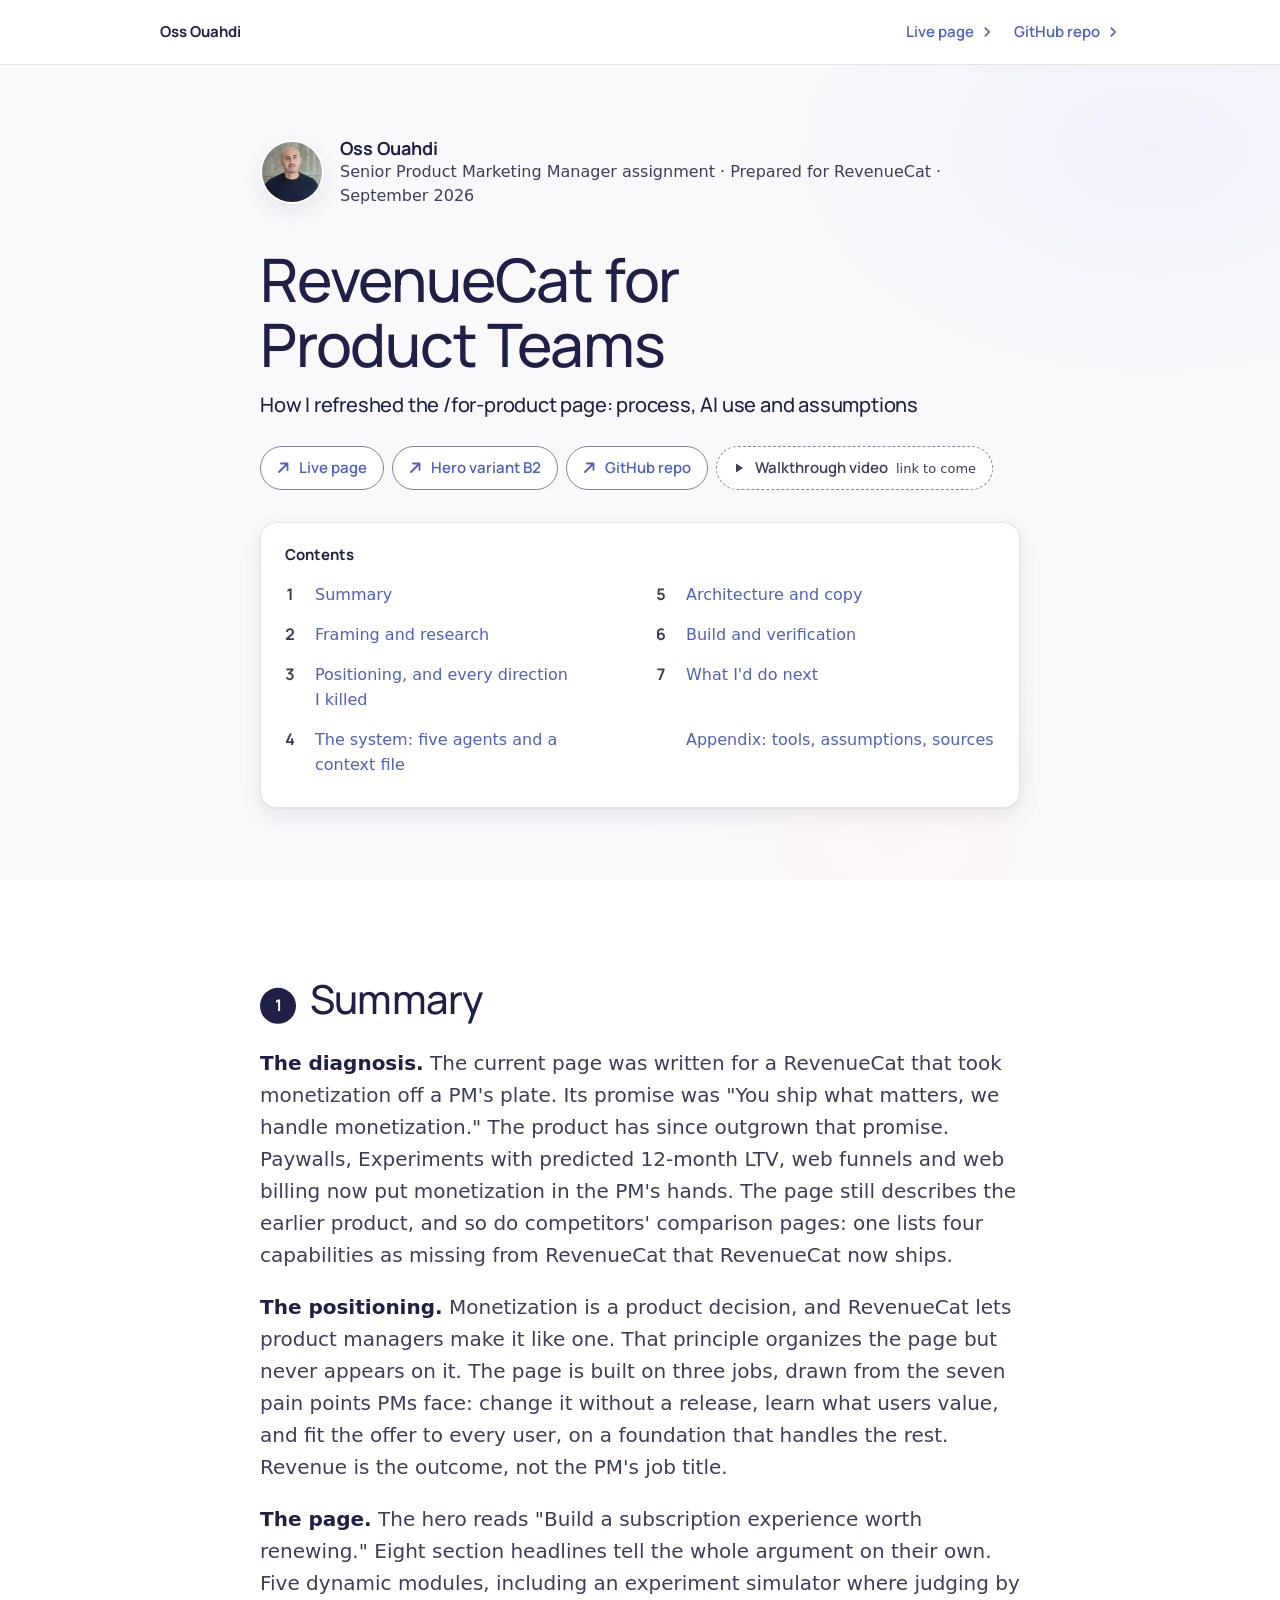
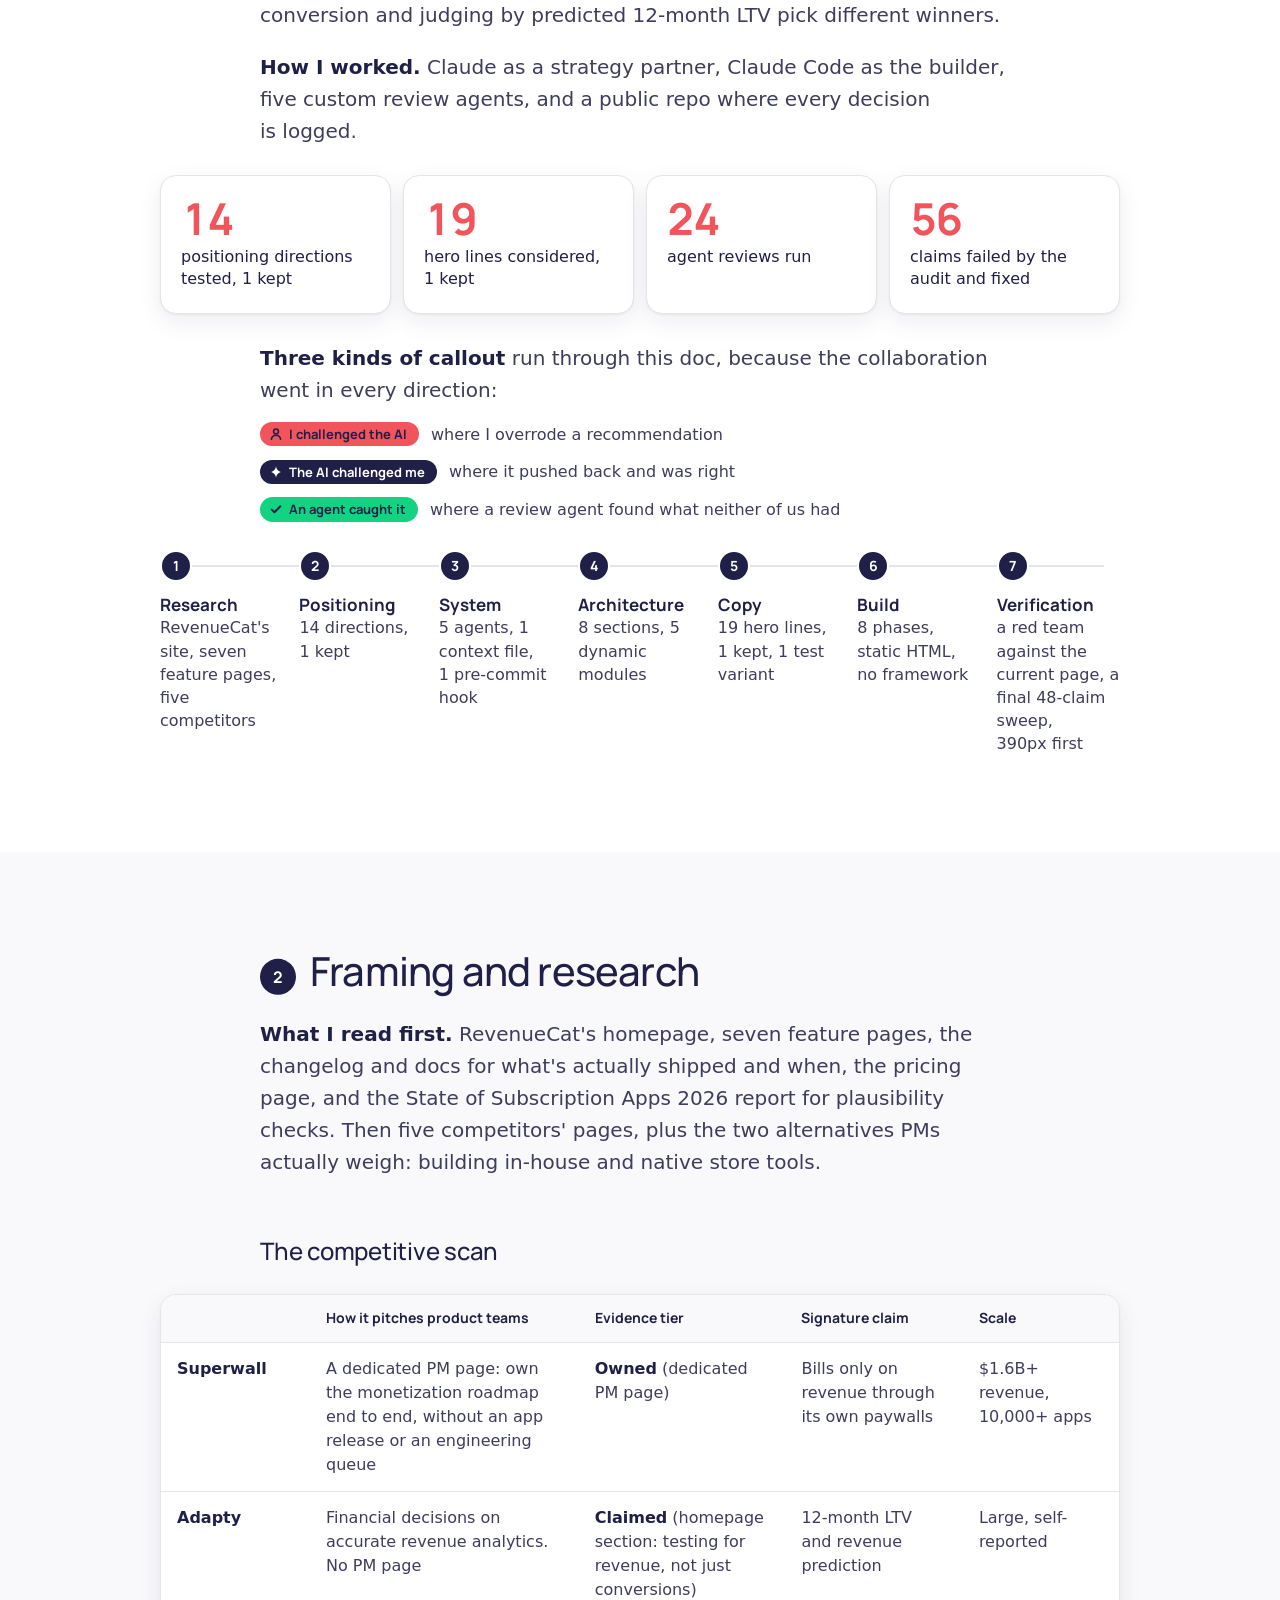
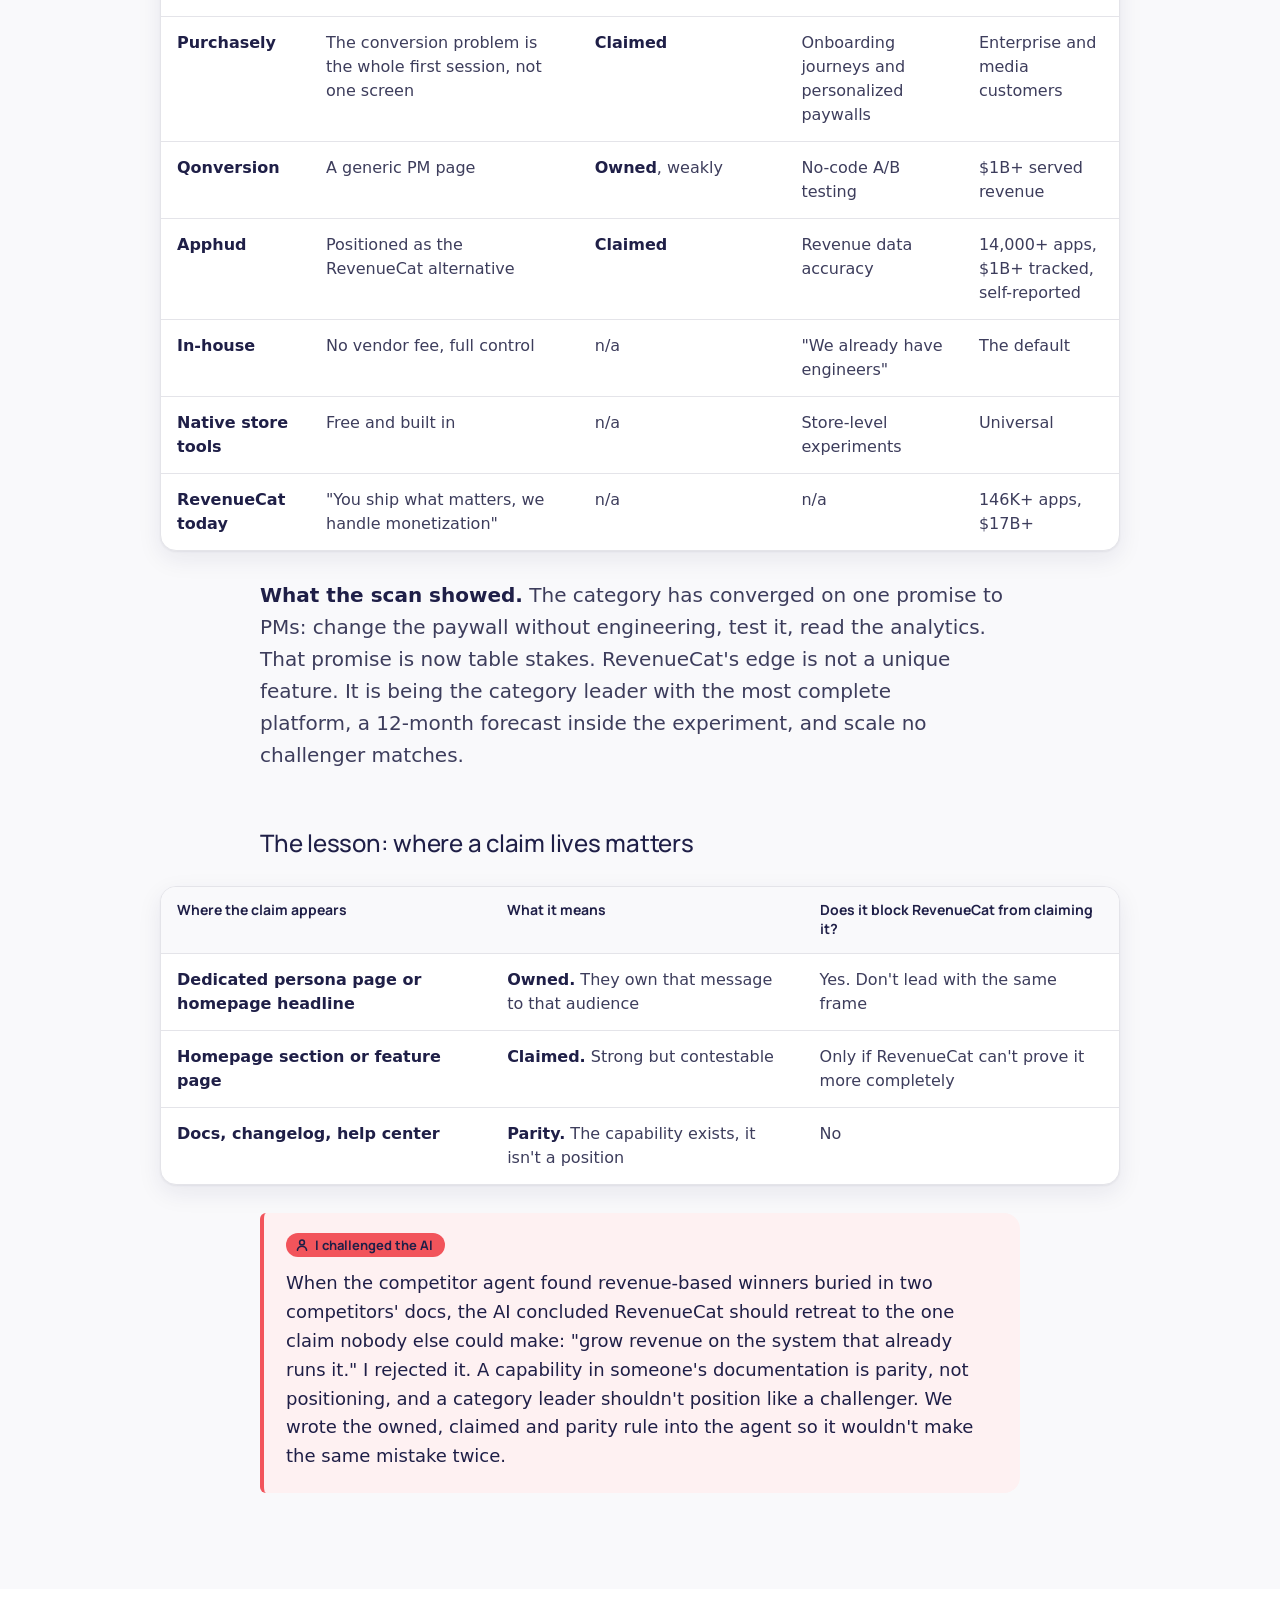
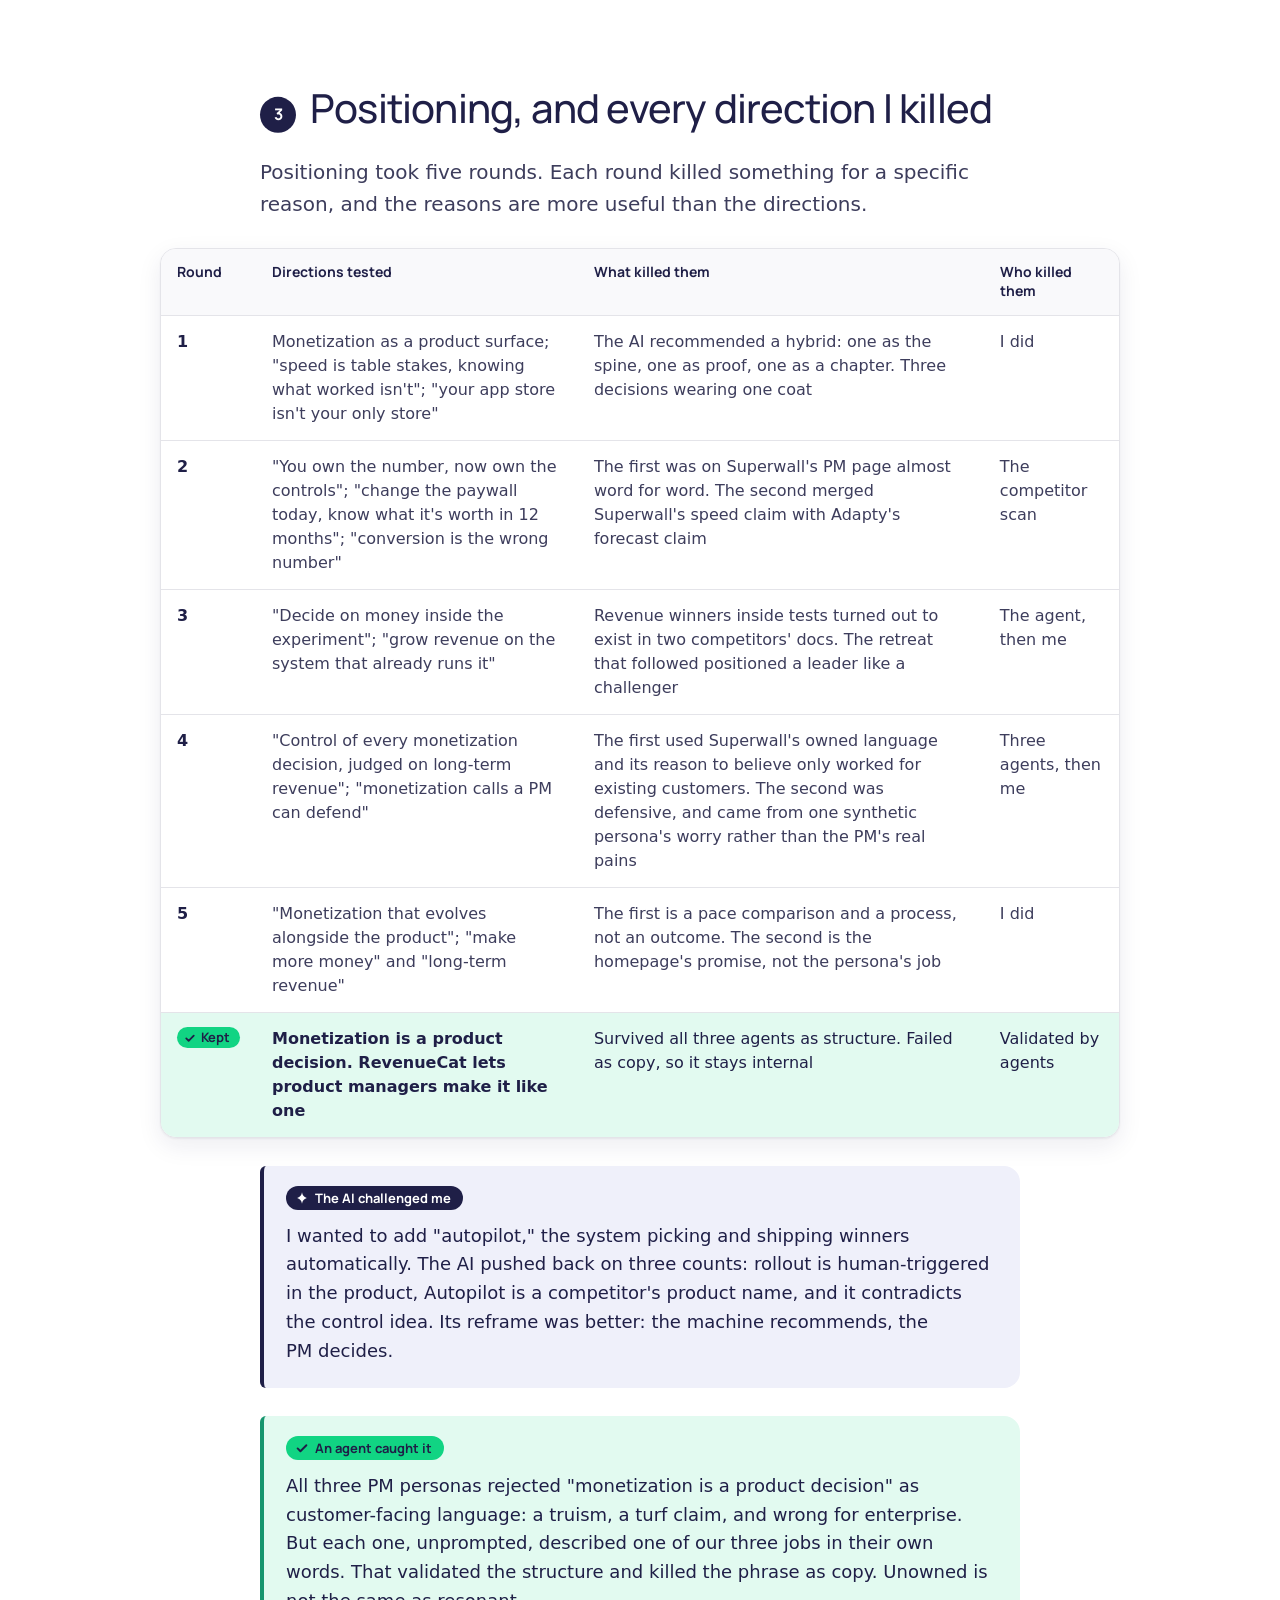
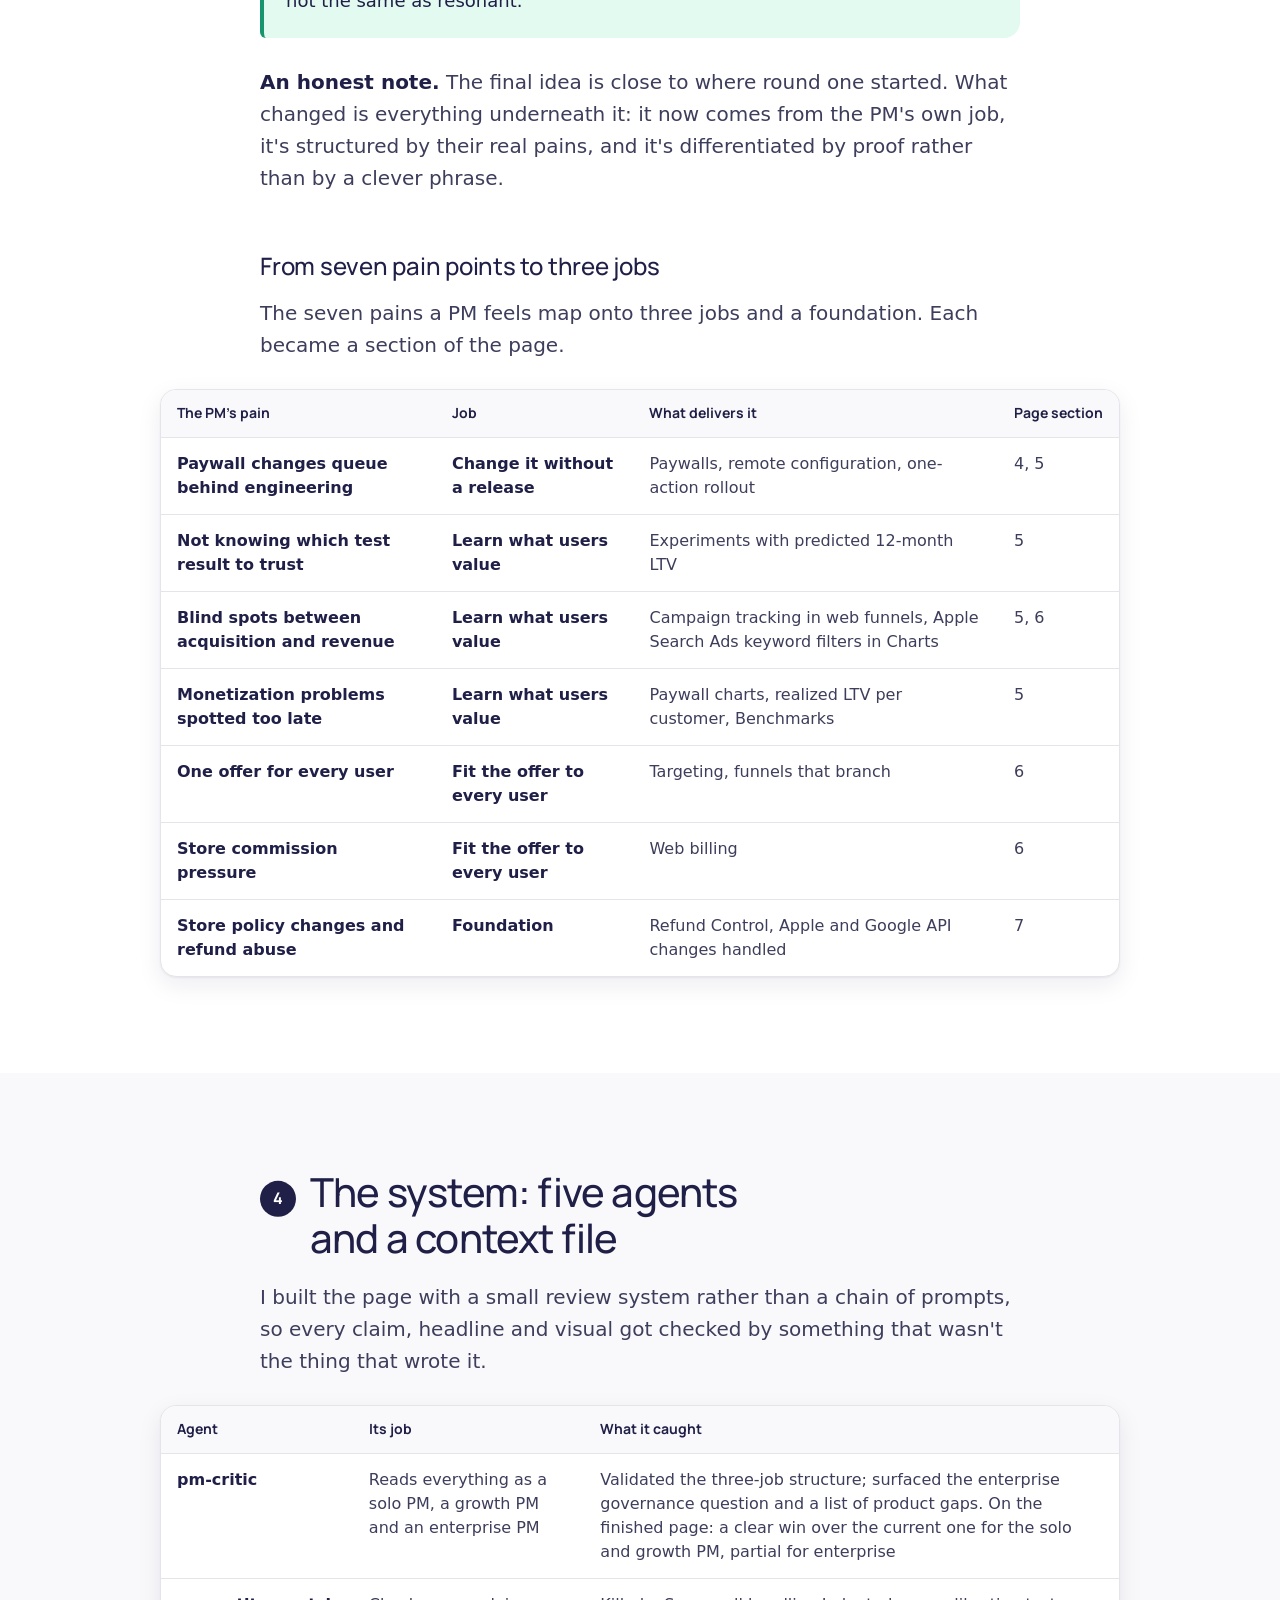
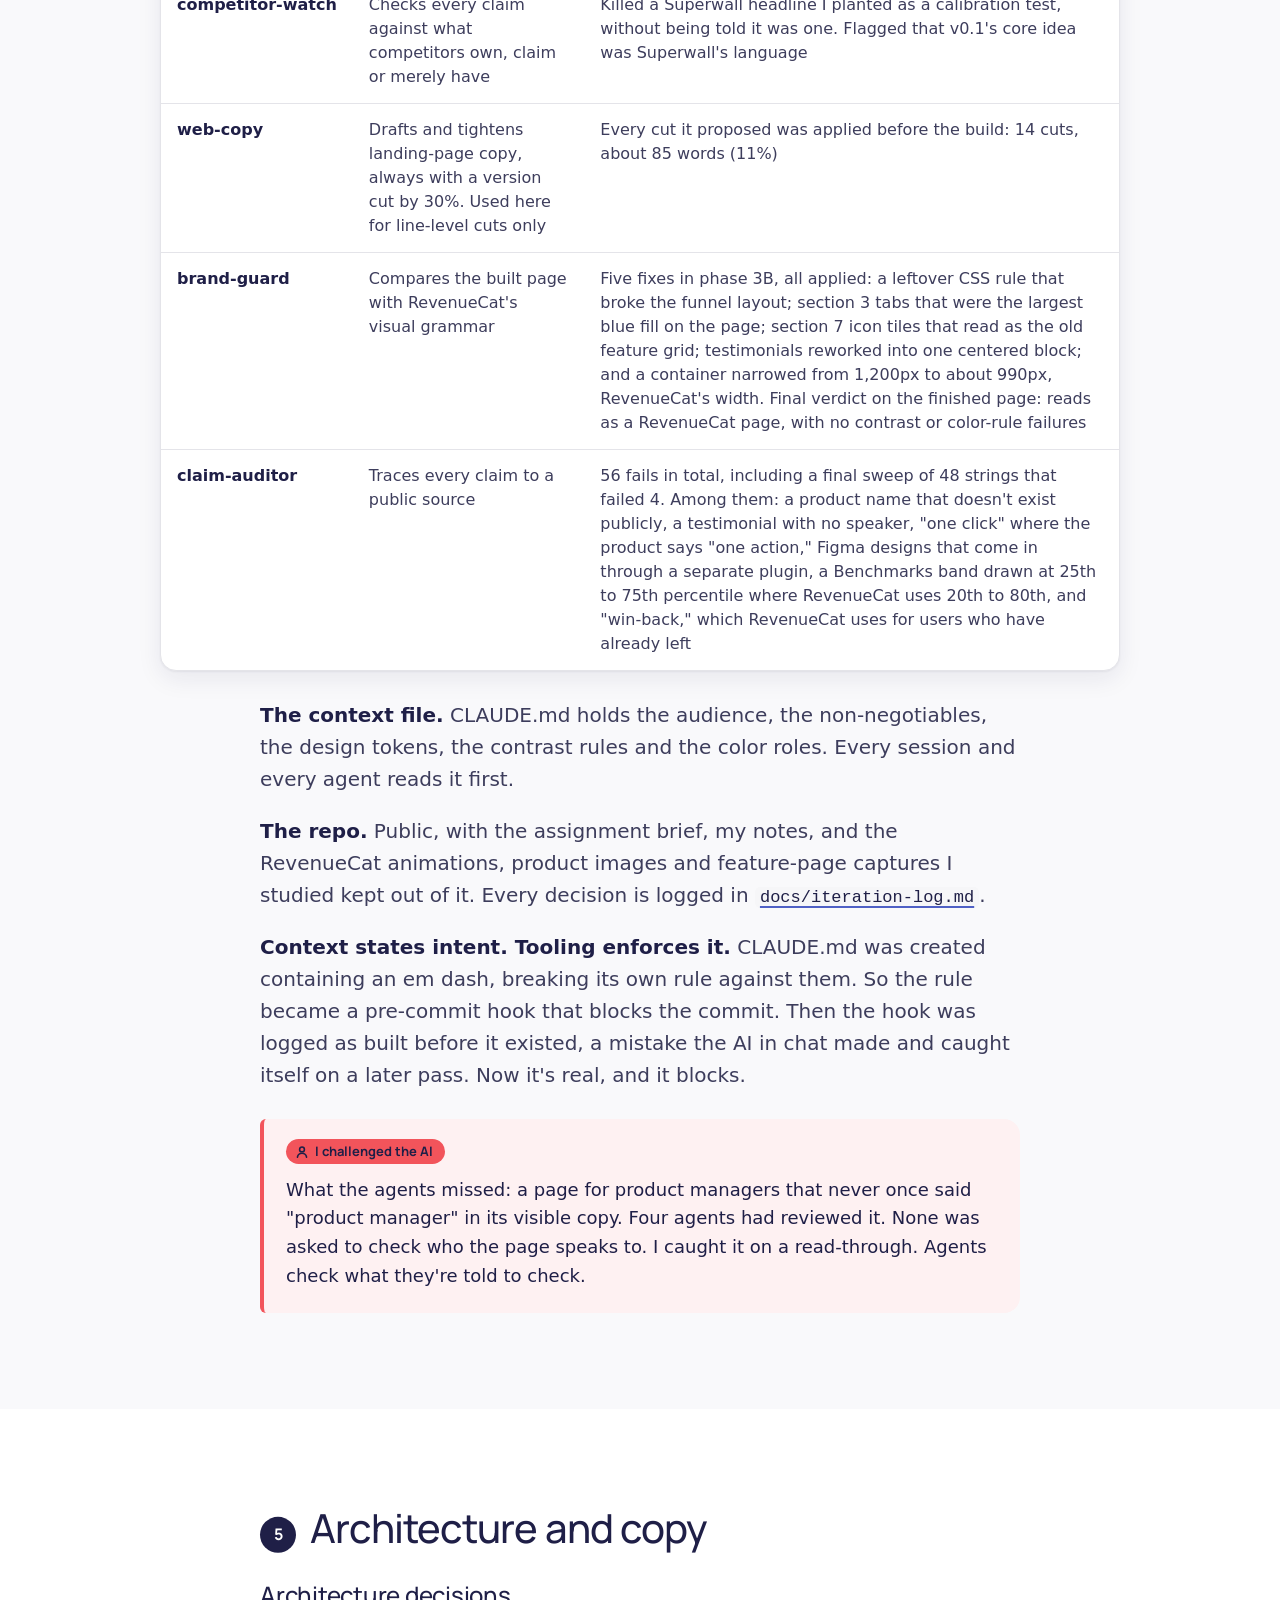
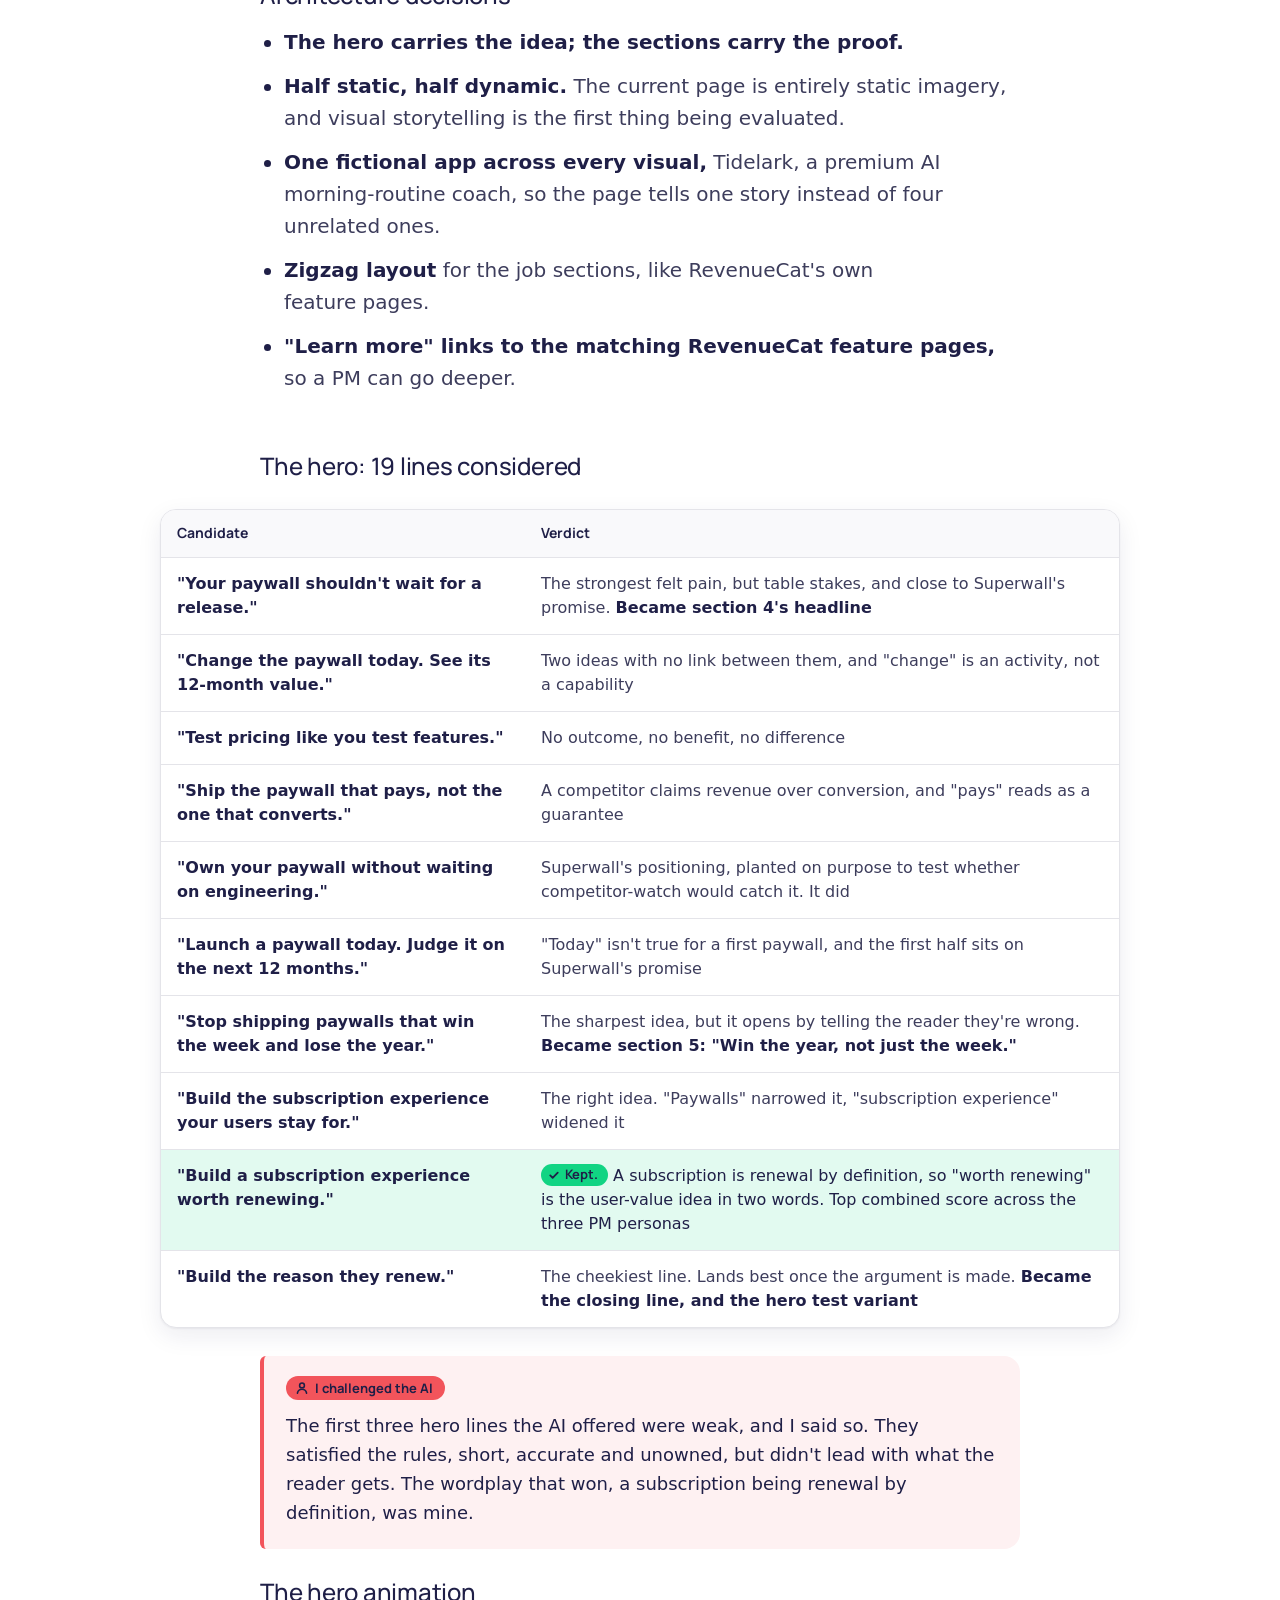
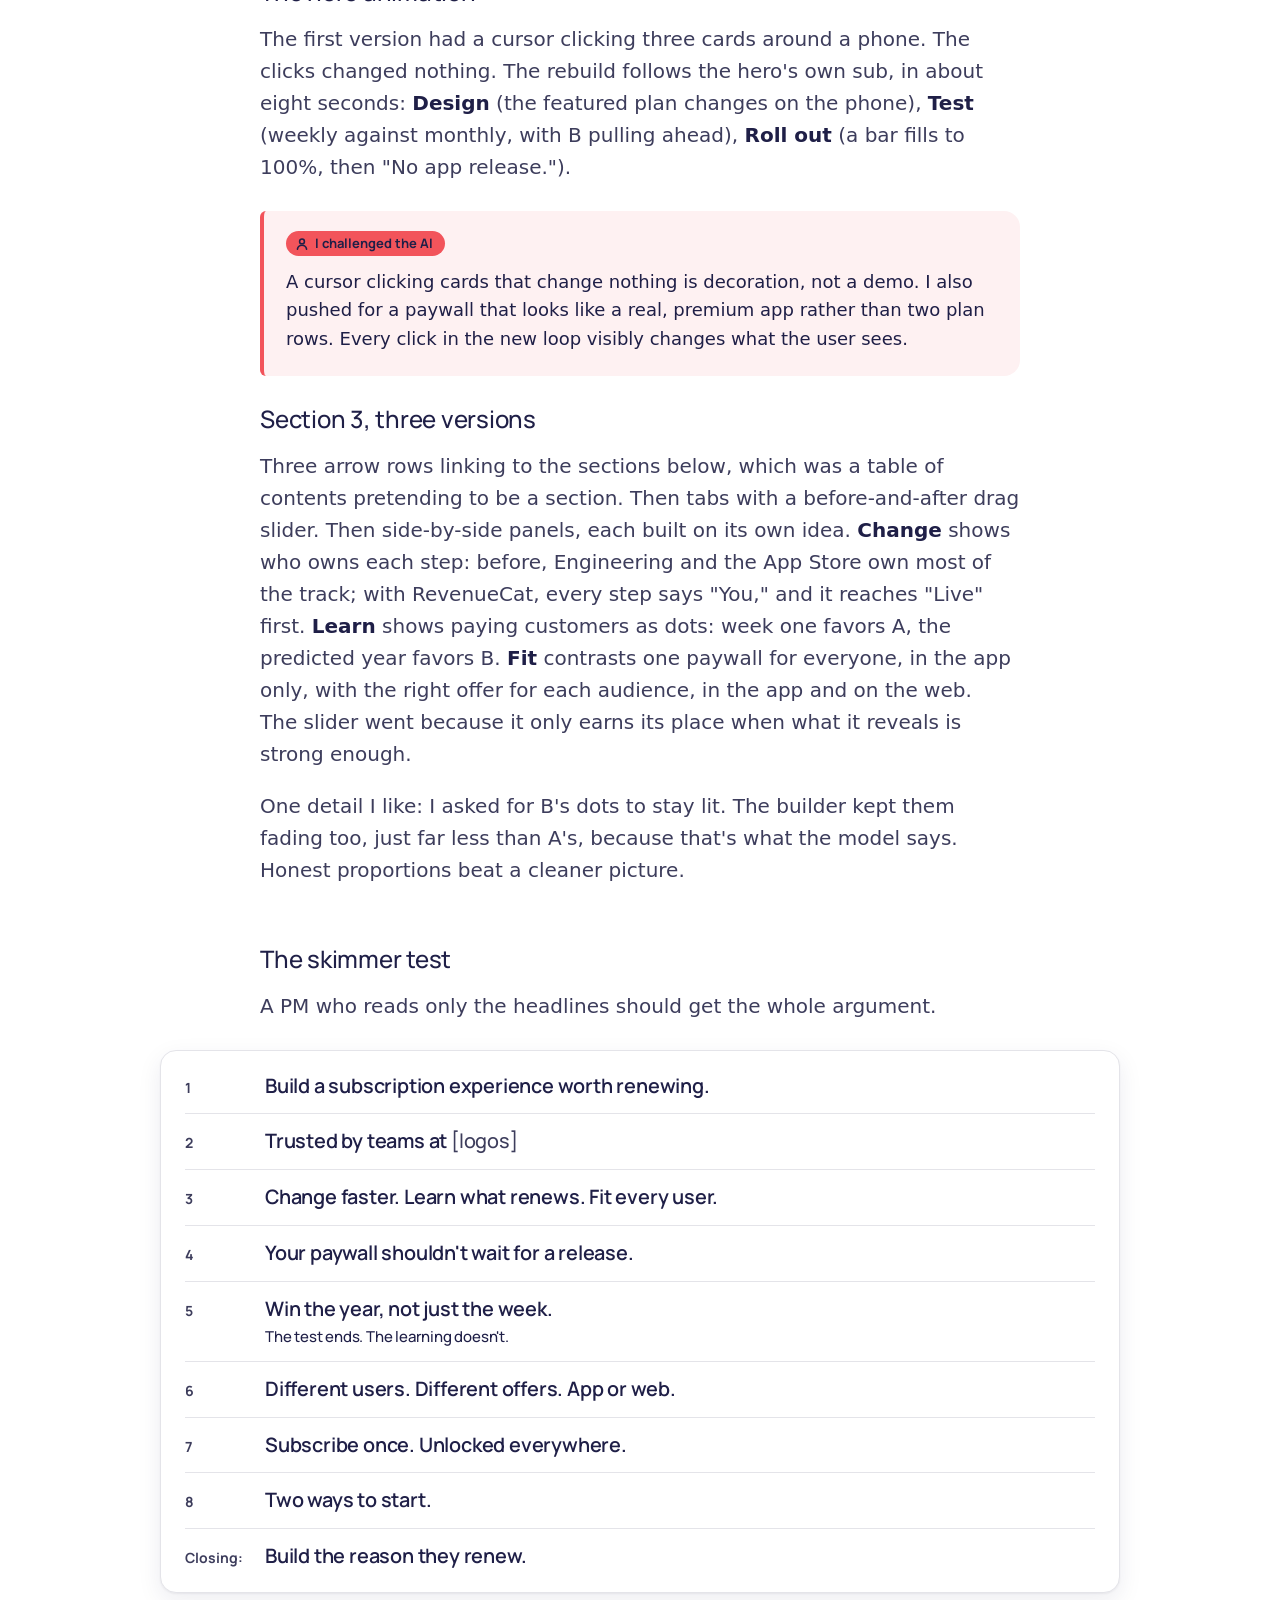
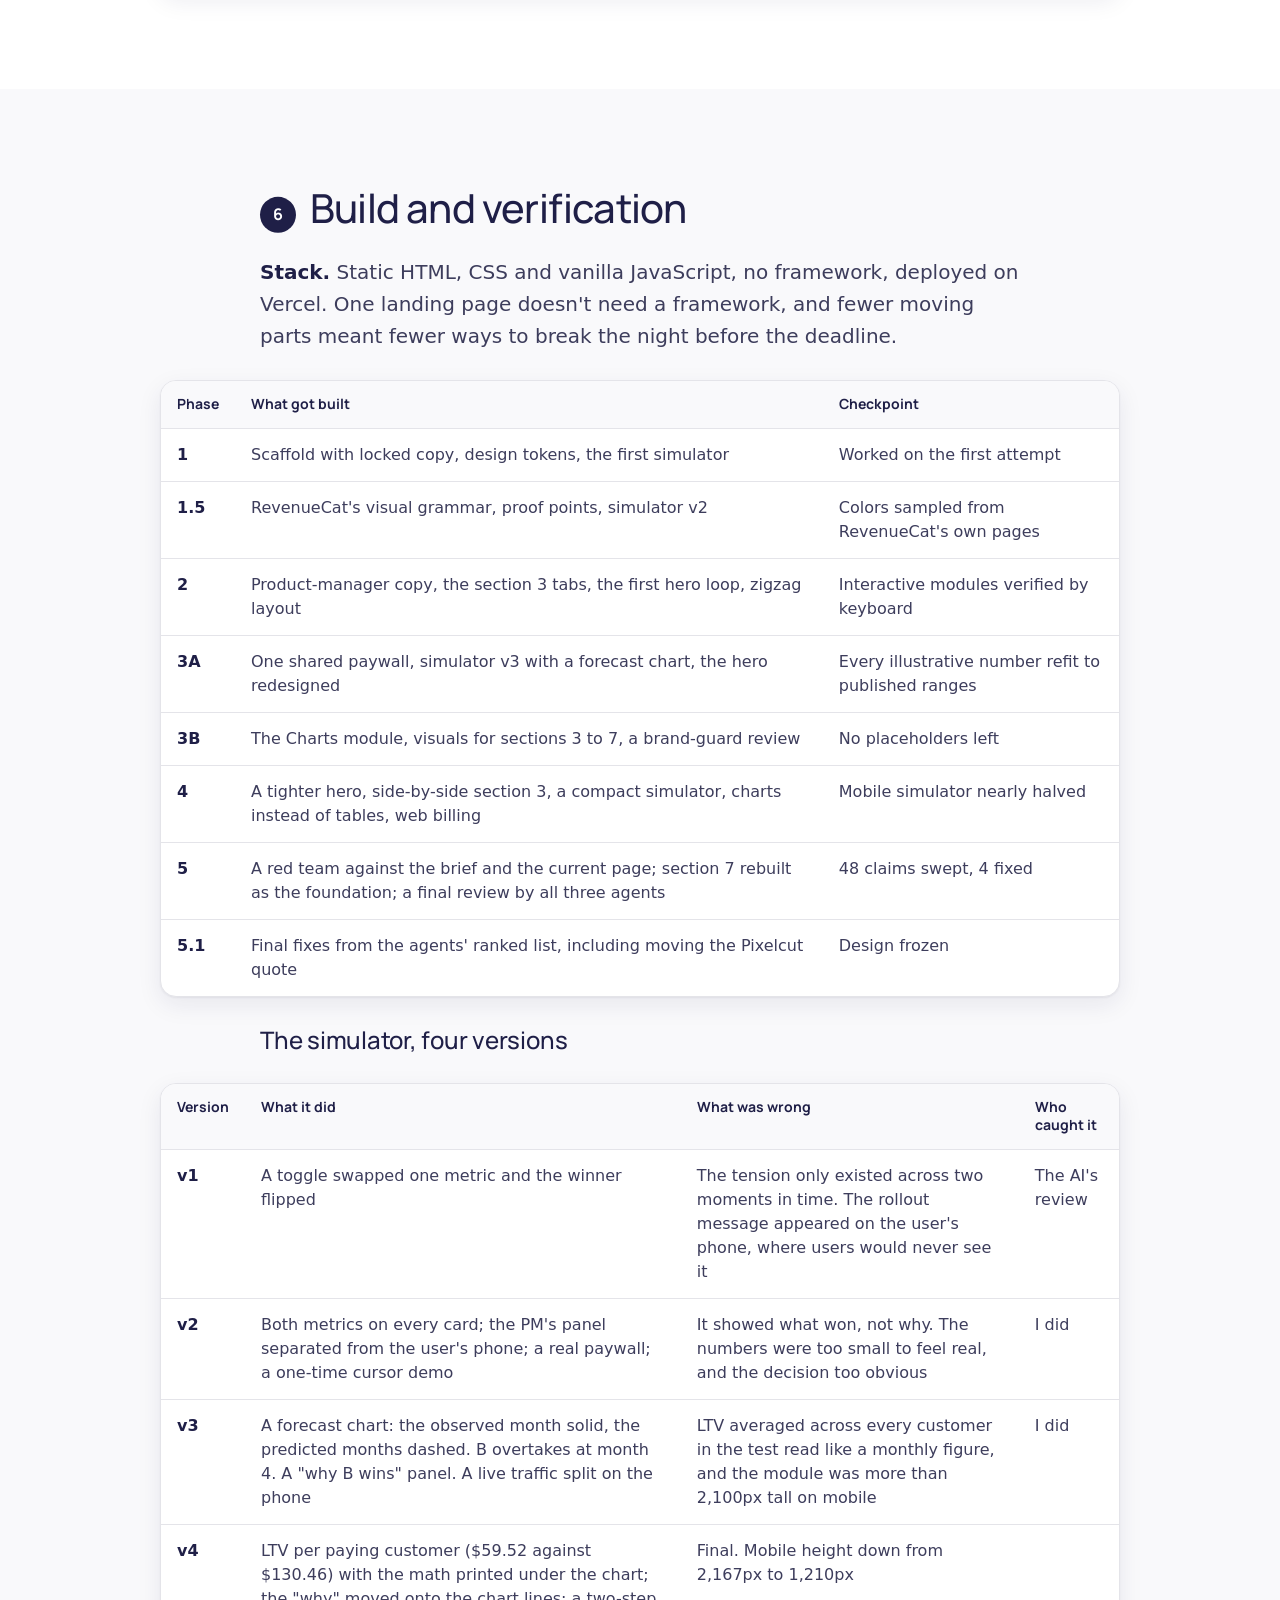
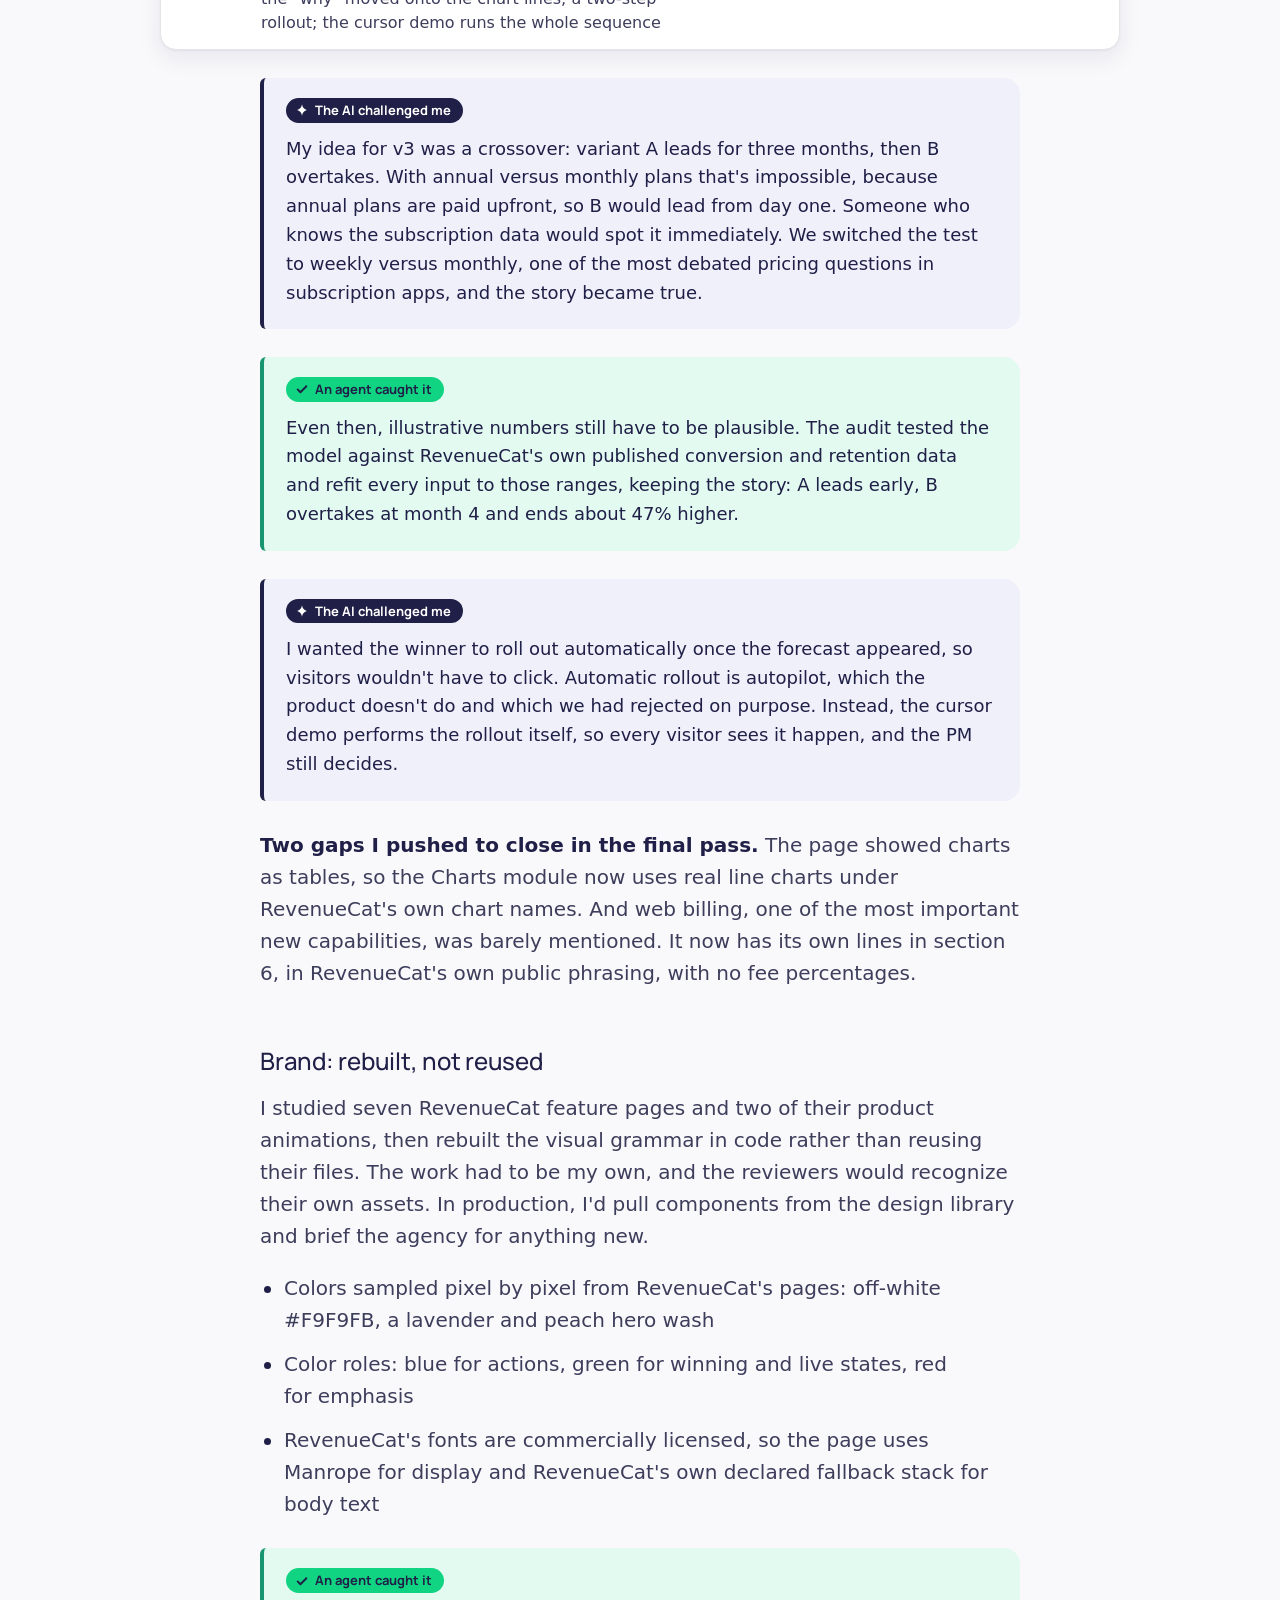
==== site/process/index.html @ 732938f1 "Add process doc page at /process, with PDF export - site/process/index.html and site/css/process.css" ====
<!doctype html>
<html lang="en">
<head>
  <meta charset="utf-8">
  <meta name="viewport" content="width=device-width, initial-scale=1">
  <meta name="robots" content="noindex">
  <title>RevenueCat for Product Teams: process doc | Oss Ouahdi</title>
  <meta name="description" content="How I refreshed the RevenueCat /for-product page: process, AI use and assumptions.">
  <link rel="icon" href="data:,">
  <link rel="preconnect" href="https://fonts.googleapis.com">
  <link rel="preconnect" href="https://fonts.gstatic.com" crossorigin>
  <link rel="stylesheet" href="https://fonts.googleapis.com/css2?family=Manrope:wght@500;600;700&display=swap">
  <link rel="stylesheet" href="../css/tokens.css">
  <link rel="stylesheet" href="../css/base.css">
  <link rel="stylesheet" href="../css/process.css">
</head>
<body class="doc">

<header class="doc-nav">
  <div class="doc-nav-inner">
    <span class="doc-nav-name">Oss Ouahdi</span>
    <nav class="link-row" aria-label="Project links">
      <a class="link-chevron" href="https://revenuecat-for-product-nu.vercel.app/">Live page<svg viewBox="0 0 16 16" aria-hidden="true" focusable="false"><path d="M6 3.5 10.5 8 6 12.5" fill="none" stroke="currentColor" stroke-width="2" stroke-linecap="round" stroke-linejoin="round"/></svg></a>
      <a class="link-chevron nav-extra" href="https://github.com/oss1010/revenuecat-for-product">GitHub repo<svg viewBox="0 0 16 16" aria-hidden="true" focusable="false"><path d="M6 3.5 10.5 8 6 12.5" fill="none" stroke="currentColor" stroke-width="2" stroke-linecap="round" stroke-linejoin="round"/></svg></a>
    </nav>
  </div>
</header>

<main id="main">

  <!-- Header -->
  <header class="doc-head">
    <div class="wrap">
      <div class="byline">
        <img class="avatar" src="../assets/oss.jpeg" alt="" width="64" height="64">
        <div>
          <p class="byline-name">Oss Ouahdi</p>
          <p class="byline-meta">Senior Product Marketing Manager assignment · Prepared for RevenueCat · September 2026</p>
        </div>
      </div>

      <h1 class="h1">RevenueCat for Product Teams</h1>
      <p class="doc-sub">How I refreshed the <span class="nowrap">/for-product</span> page: process, AI use and assumptions</p>

      <ul class="chips" aria-label="Links">
        <li><a class="chip" href="https://revenuecat-for-product-nu.vercel.app/"><svg viewBox="0 0 16 16" aria-hidden="true" focusable="false"><path d="M6 3.5h6.5V10M12.5 3.5 4 12" fill="none" stroke="currentColor" stroke-width="1.8" stroke-linecap="round" stroke-linejoin="round"/></svg>Live page</a><span class="chip-url">https://revenuecat-for-product-nu.vercel.app/</span></li>
        <li><a class="chip" href="https://revenuecat-for-product-nu.vercel.app/?v=b2"><svg viewBox="0 0 16 16" aria-hidden="true" focusable="false"><path d="M6 3.5h6.5V10M12.5 3.5 4 12" fill="none" stroke="currentColor" stroke-width="1.8" stroke-linecap="round" stroke-linejoin="round"/></svg>Hero variant B2</a><span class="chip-url">https://revenuecat-for-product-nu.vercel.app/?v=b2</span></li>
        <li><a class="chip" href="https://github.com/oss1010/revenuecat-for-product"><svg viewBox="0 0 16 16" aria-hidden="true" focusable="false"><path d="M6 3.5h6.5V10M12.5 3.5 4 12" fill="none" stroke="currentColor" stroke-width="1.8" stroke-linecap="round" stroke-linejoin="round"/></svg>GitHub repo</a><span class="chip-url">https://github.com/oss1010/revenuecat-for-product</span></li>
        <!-- FILL: video URL. Visible placeholder until the walkthrough is published. -->
        <li><span class="chip chip--todo"><svg viewBox="0 0 16 16" aria-hidden="true" focusable="false"><path d="M5 3.5v9l7-4.5z" fill="currentColor"/></svg>Walkthrough video <span class="chip-note">link to come</span></span><span class="chip-url">Link to come</span></li>
      </ul>

      <nav class="toc" aria-labelledby="toc-title">
        <h2 id="toc-title">Contents</h2>
        <ol>
          <li><a href="#summary"><span class="toc-n">1</span>Summary</a></li>
          <li><a href="#research"><span class="toc-n">2</span>Framing and research</a></li>
          <li><a href="#positioning"><span class="toc-n">3</span>Positioning, and every direction I killed</a></li>
          <li><a href="#system"><span class="toc-n">4</span>The system: five agents and a context file</a></li>
          <li><a href="#architecture"><span class="toc-n">5</span>Architecture and copy</a></li>
          <li><a href="#build"><span class="toc-n">6</span>Build and verification</a></li>
          <li><a href="#next"><span class="toc-n">7</span>What I'd do next</a></li>
          <li><a href="#appendix"><span class="toc-n" aria-hidden="true"></span>Appendix: tools, assumptions, sources</a></li>
        </ol>
      </nav>
    </div>
  </header>

  <!-- 1. Summary -->
  <section class="doc-section" id="summary" aria-labelledby="summary-title">
    <div class="wrap">
      <div class="sec-head"><span class="sec-num" aria-hidden="true">1</span><h2 class="h2" id="summary-title">Summary</h2></div>

      <p><strong>The diagnosis.</strong> The current page was written for a RevenueCat that took monetization off a PM's plate. Its promise was "You ship what matters, we handle monetization." The product has since outgrown that promise. Paywalls, Experiments with predicted <span class="nowrap">12-month</span> LTV, web funnels and web billing now put monetization in the PM's hands. The page still describes the earlier product, and so do competitors' comparison pages: one lists four capabilities as missing from RevenueCat that RevenueCat now ships.</p>

      <p><strong>The positioning.</strong> Monetization is a product decision, and RevenueCat lets product managers make it like one. That principle organizes the page but never appears on it. The page is built on three jobs, drawn from the seven pain points PMs face: change it without a release, learn what users value, and fit the offer to every user, on a foundation that handles the rest. Revenue is the outcome, not the PM's job title.</p>

      <p><strong>The page.</strong> The hero reads "Build a subscription experience worth renewing." Eight section headlines tell the whole argument on their own. Five dynamic modules, including an experiment simulator where judging by conversion and judging by predicted <span class="nowrap">12-month</span> LTV pick different winners.</p>

      <p><strong>How I worked.</strong> Claude as a strategy partner, Claude Code as the builder, five custom review agents, and a public repo where every decision is logged.</p>

      <ul class="stat-tiles wide figure" aria-label="Scoreboard">
        <li class="stat-tile"><span class="num">14</span><span class="label">positioning directions tested, 1 kept</span></li>
        <li class="stat-tile"><span class="num">19</span><span class="label">hero lines considered, 1 kept</span></li>
        <li class="stat-tile"><span class="num">24</span><span class="label">agent reviews run</span></li>
        <li class="stat-tile"><span class="num">56</span><span class="label">claims failed by the audit and fixed</span></li>
      </ul>

      <div class="keep">
        <p><strong>Three kinds of callout</strong> run through this doc, because the collaboration went in every direction:</p>
        <ul class="legend" style="margin-top: 1rem">
          <li><span class="pill pill--me"><svg viewBox="0 0 16 16" aria-hidden="true" focusable="false"><circle cx="8" cy="5" r="2.75" fill="none" stroke="currentColor" stroke-width="1.8"/><path d="M2.75 14c.6-2.9 2.7-4.5 5.25-4.5s4.65 1.6 5.25 4.5" fill="none" stroke="currentColor" stroke-width="1.8" stroke-linecap="round"/></svg>I challenged the AI</span><span class="sr-only">:</span> where I overrode a recommendation</li>
          <li><span class="pill pill--ai"><svg viewBox="0 0 16 16" aria-hidden="true" focusable="false"><path d="M8 1.5c.5 3.4 1.9 5.2 5.5 6.5-3.6 1.3-5 3.1-5.5 6.5-.5-3.4-1.9-5.2-5.5-6.5 3.6-1.3 5-3.1 5.5-6.5z" fill="currentColor"/></svg>The AI challenged me</span><span class="sr-only">:</span> where it pushed back and was right</li>
          <li><span class="pill pill--agent"><svg viewBox="0 0 16 16" aria-hidden="true" focusable="false"><path d="M3 8.5l3.2 3.2L13 4.8" fill="none" stroke="currentColor" stroke-width="2.2" stroke-linecap="round" stroke-linejoin="round"/></svg>An agent caught it</span><span class="sr-only">:</span> where a review agent found what neither of us had</li>
        </ul>
      </div>

      <ol class="timeline wide figure" aria-label="Process at a glance">
        <li><span class="tl-n" aria-hidden="true">1</span><span class="tl-stage">Research</span><span class="tl-stat">RevenueCat's site, seven feature pages, five competitors</span></li>
        <li><span class="tl-n" aria-hidden="true">2</span><span class="tl-stage">Positioning</span><span class="tl-stat">14 directions, 1 kept</span></li>
        <li><span class="tl-n" aria-hidden="true">3</span><span class="tl-stage">System</span><span class="tl-stat">5 agents, 1 context file, 1 <span class="nowrap">pre-commit</span> hook</span></li>
        <li><span class="tl-n" aria-hidden="true">4</span><span class="tl-stage">Architecture</span><span class="tl-stat">8 sections, 5 dynamic modules</span></li>
        <li><span class="tl-n" aria-hidden="true">5</span><span class="tl-stage">Copy</span><span class="tl-stat">19 hero lines, 1 kept, 1 test variant</span></li>
        <li><span class="tl-n" aria-hidden="true">6</span><span class="tl-stage">Build</span><span class="tl-stat">8 phases, static HTML, no framework</span></li>
        <li><span class="tl-n" aria-hidden="true">7</span><span class="tl-stage">Verification</span><span class="tl-stat">a red team against the current page, a final <span class="nowrap">48-claim</span> sweep, 390px first</span></li>
      </ol>
    </div>
  </section>

  <!-- 2. Framing and research -->
  <section class="doc-section bg-off" id="research" aria-labelledby="research-title">
    <div class="wrap">
      <div class="sec-head"><span class="sec-num" aria-hidden="true">2</span><h2 class="h2" id="research-title">Framing and research</h2></div>

      <p><strong>What I read first.</strong> RevenueCat's homepage, seven feature pages, the changelog and docs for what's actually shipped and when, the pricing page, and the State of Subscription Apps 2026 report for plausibility checks. Then five competitors' pages, plus the two alternatives PMs actually weigh: building in-house and native store tools.</p>

      <h3 class="h3">The competitive scan</h3>
      <div class="table-card wide">
        <table class="t-stack">
          <thead>
            <tr><th scope="col"><span class="sr-only">Vendor or alternative</span></th><th scope="col">How it pitches product teams</th><th scope="col">Evidence tier</th><th scope="col">Signature claim</th><th scope="col">Scale</th></tr>
          </thead>
          <tbody>
            <tr><th scope="row">Superwall</th><td data-label="How it pitches product teams">A dedicated PM page: own the monetization roadmap end to end, without an app release or an engineering queue</td><td data-label="Evidence tier"><strong>Owned</strong> (dedicated PM page)</td><td data-label="Signature claim">Bills only on revenue through its own paywalls</td><td data-label="Scale">$1.6B+ revenue, 10,000+ apps</td></tr>
            <tr><th scope="row">Adapty</th><td data-label="How it pitches product teams">Financial decisions on accurate revenue analytics. No PM page</td><td data-label="Evidence tier"><strong>Claimed</strong> (homepage section: testing for revenue, not just conversions)</td><td data-label="Signature claim"><span class="nowrap">12-month</span> LTV and revenue prediction</td><td data-label="Scale">Large, self-reported</td></tr>
            <tr><th scope="row">Purchasely</th><td data-label="How it pitches product teams">The conversion problem is the whole first session, not one screen</td><td data-label="Evidence tier"><strong>Claimed</strong></td><td data-label="Signature claim">Onboarding journeys and personalized paywalls</td><td data-label="Scale">Enterprise and media customers</td></tr>
            <tr><th scope="row">Qonversion</th><td data-label="How it pitches product teams">A generic PM page</td><td data-label="Evidence tier"><strong>Owned</strong>, weakly</td><td data-label="Signature claim">No-code A/B testing</td><td data-label="Scale">$1B+ served revenue</td></tr>
            <tr><th scope="row">Apphud</th><td data-label="How it pitches product teams">Positioned as the RevenueCat alternative</td><td data-label="Evidence tier"><strong>Claimed</strong></td><td data-label="Signature claim">Revenue data accuracy</td><td data-label="Scale">14,000+ apps, $1B+ tracked, self-reported</td></tr>
            <tr><th scope="row">In-house</th><td data-label="How it pitches product teams">No vendor fee, full control</td><td data-label="Evidence tier">n/a</td><td data-label="Signature claim">"We already have engineers"</td><td data-label="Scale">The default</td></tr>
            <tr><th scope="row">Native store tools</th><td data-label="How it pitches product teams">Free and built in</td><td data-label="Evidence tier">n/a</td><td data-label="Signature claim">Store-level experiments</td><td data-label="Scale">Universal</td></tr>
            <tr><th scope="row">RevenueCat today</th><td data-label="How it pitches product teams">"You ship what matters, we handle monetization"</td><td data-label="Evidence tier">n/a</td><td data-label="Signature claim">n/a</td><td data-label="Scale">146K+ apps, $17B+</td></tr>
          </tbody>
        </table>
      </div>

      <p><strong>What the scan showed.</strong> The category has converged on one promise to PMs: change the paywall without engineering, test it, read the analytics. That promise is now table stakes. RevenueCat's edge is not a unique feature. It is being the category leader with the most complete platform, a <span class="nowrap">12-month</span> forecast inside the experiment, and scale no challenger matches.</p>

      <h3 class="h3">The lesson: where a claim lives matters</h3>
      <div class="table-card wide">
        <table class="t-stack">
          <thead>
            <tr><th scope="col">Where the claim appears</th><th scope="col">What it means</th><th scope="col">Does it block RevenueCat from claiming it?</th></tr>
          </thead>
          <tbody>
            <tr><th scope="row">Dedicated persona page or homepage headline</th><td data-label="What it means"><strong>Owned.</strong> They own that message to that audience</td><td data-label="Does it block RevenueCat from claiming it?">Yes. Don't lead with the same frame</td></tr>
            <tr><th scope="row">Homepage section or feature page</th><td data-label="What it means"><strong>Claimed.</strong> Strong but contestable</td><td data-label="Does it block RevenueCat from claiming it?">Only if RevenueCat can't prove it more completely</td></tr>
            <tr><th scope="row">Docs, changelog, help center</th><td data-label="What it means"><strong>Parity.</strong> The capability exists, it isn't a position</td><td data-label="Does it block RevenueCat from claiming it?">No</td></tr>
          </tbody>
        </table>
      </div>

      <aside class="callout callout--me" aria-label="I challenged the AI">
        <span class="pill pill--me"><svg viewBox="0 0 16 16" aria-hidden="true" focusable="false"><circle cx="8" cy="5" r="2.75" fill="none" stroke="currentColor" stroke-width="1.8"/><path d="M2.75 14c.6-2.9 2.7-4.5 5.25-4.5s4.65 1.6 5.25 4.5" fill="none" stroke="currentColor" stroke-width="1.8" stroke-linecap="round"/></svg>I challenged the AI</span>
        <p>When the competitor agent found revenue-based winners buried in two competitors' docs, the AI concluded RevenueCat should retreat to the one claim nobody else could make: "grow revenue on the system that already runs it." I rejected it. A capability in someone's documentation is parity, not positioning, and a category leader shouldn't position like a challenger. We wrote the owned, claimed and parity rule into the agent so it wouldn't make the same mistake twice.</p>
      </aside>
    </div>
  </section>

  <!-- 3. Positioning -->
  <section class="doc-section" id="positioning" aria-labelledby="positioning-title">
    <div class="wrap">
      <div class="sec-head"><span class="sec-num" aria-hidden="true">3</span><h2 class="h2" id="positioning-title">Positioning, and every direction I killed</h2></div>

      <p>Positioning took five rounds. Each round killed something for a specific reason, and the reasons are more useful than the directions.</p>

      <div class="table-card wide">
        <table class="t-stack">
          <thead>
            <tr><th scope="col" class="col-narrow">Round</th><th scope="col">Directions tested</th><th scope="col">What killed them</th><th scope="col">Who killed them</th></tr>
          </thead>
          <tbody>
            <tr><th scope="row" data-label="Round">1</th><td data-label="Directions tested">Monetization as a product surface; "speed is table stakes, knowing what worked isn't"; "your app store isn't your only store"</td><td data-label="What killed them">The AI recommended a hybrid: one as the spine, one as proof, one as a chapter. Three decisions wearing one coat</td><td data-label="Who killed them">I did</td></tr>
            <tr><th scope="row" data-label="Round">2</th><td data-label="Directions tested">"You own the number, now own the controls"; "change the paywall today, know what it's worth in 12 months"; "conversion is the wrong number"</td><td data-label="What killed them">The first was on Superwall's PM page almost word for word. The second merged Superwall's speed claim with Adapty's forecast claim</td><td data-label="Who killed them">The competitor scan</td></tr>
            <tr><th scope="row" data-label="Round">3</th><td data-label="Directions tested">"Decide on money inside the experiment"; "grow revenue on the system that already runs it"</td><td data-label="What killed them">Revenue winners inside tests turned out to exist in two competitors' docs. The retreat that followed positioned a leader like a challenger</td><td data-label="Who killed them">The agent, then me</td></tr>
            <tr><th scope="row" data-label="Round">4</th><td data-label="Directions tested">"Control of every monetization decision, judged on long-term revenue"; "monetization calls a PM can defend"</td><td data-label="What killed them">The first used Superwall's owned language and its reason to believe only worked for existing customers. The second was defensive, and came from one synthetic persona's worry rather than the PM's real pains</td><td data-label="Who killed them">Three agents, then me</td></tr>
            <tr><th scope="row" data-label="Round">5</th><td data-label="Directions tested">"Monetization that evolves alongside the product"; "make more money" and "long-term revenue"</td><td data-label="What killed them">The first is a pace comparison and a process, not an outcome. The second is the homepage's promise, not the persona's job</td><td data-label="Who killed them">I did</td></tr>
            <tr class="is-kept"><th scope="row" data-label="Round"><span class="win"><svg viewBox="0 0 16 16" aria-hidden="true" focusable="false"><path d="M3 8.5l3.2 3.2L13 4.8" fill="none" stroke="currentColor" stroke-width="2.4" stroke-linecap="round" stroke-linejoin="round"/></svg>Kept</span></th><td data-label="Directions tested"><strong>Monetization is a product decision. RevenueCat lets product managers make it like one</strong></td><td data-label="What killed them">Survived all three agents as structure. Failed as copy, so it stays internal</td><td data-label="Who killed them">Validated by agents</td></tr>
          </tbody>
        </table>
      </div>

      <aside class="callout callout--ai" aria-label="The AI challenged me">
        <span class="pill pill--ai"><svg viewBox="0 0 16 16" aria-hidden="true" focusable="false"><path d="M8 1.5c.5 3.4 1.9 5.2 5.5 6.5-3.6 1.3-5 3.1-5.5 6.5-.5-3.4-1.9-5.2-5.5-6.5 3.6-1.3 5-3.1 5.5-6.5z" fill="currentColor"/></svg>The AI challenged me</span>
        <p>I wanted to add "autopilot," the system picking and shipping winners automatically. The AI pushed back on three counts: rollout is human-triggered in the product, Autopilot is a competitor's product name, and it contradicts the control idea. Its reframe was better: the machine recommends, the PM decides.</p>
      </aside>

      <aside class="callout callout--agent" aria-label="An agent caught it">
        <span class="pill pill--agent"><svg viewBox="0 0 16 16" aria-hidden="true" focusable="false"><path d="M3 8.5l3.2 3.2L13 4.8" fill="none" stroke="currentColor" stroke-width="2.2" stroke-linecap="round" stroke-linejoin="round"/></svg>An agent caught it</span>
        <p>All three PM personas rejected "monetization is a product decision" as customer-facing language: a truism, a turf claim, and wrong for enterprise. But each one, unprompted, described one of our three jobs in their own words. That validated the structure and killed the phrase as copy. Unowned is not the same as resonant.</p>
      </aside>

      <p><strong>An honest note.</strong> The final idea is close to where round one started. What changed is everything underneath it: it now comes from the PM's own job, it's structured by their real pains, and it's differentiated by proof rather than by a clever phrase.</p>

      <h3 class="h3">From seven pain points to three jobs</h3>
      <p>The seven pains a PM feels map onto three jobs and a foundation. Each became a section of the page.</p>

      <div class="table-card wide">
        <table class="t-stack">
          <thead>
            <tr><th scope="col">The PM's pain</th><th scope="col">Job</th><th scope="col">What delivers it</th><th scope="col" class="col-narrow">Page section</th></tr>
          </thead>
          <tbody>
            <tr><th scope="row">Paywall changes queue behind engineering</th><td data-label="Job"><strong>Change it without a release</strong></td><td data-label="What delivers it">Paywalls, remote configuration, one-action rollout</td><td data-label="Page section">4, 5</td></tr>
            <tr><th scope="row">Not knowing which test result to trust</th><td data-label="Job"><strong>Learn what users value</strong></td><td data-label="What delivers it">Experiments with predicted <span class="nowrap">12-month</span> LTV</td><td data-label="Page section">5</td></tr>
            <tr><th scope="row">Blind spots between acquisition and revenue</th><td data-label="Job"><strong>Learn what users value</strong></td><td data-label="What delivers it">Campaign tracking in web funnels, Apple Search Ads keyword filters in Charts</td><td data-label="Page section">5, 6</td></tr>
            <tr><th scope="row">Monetization problems spotted too late</th><td data-label="Job"><strong>Learn what users value</strong></td><td data-label="What delivers it">Paywall charts, realized LTV per customer, Benchmarks</td><td data-label="Page section">5</td></tr>
            <tr><th scope="row">One offer for every user</th><td data-label="Job"><strong>Fit the offer to every user</strong></td><td data-label="What delivers it">Targeting, funnels that branch</td><td data-label="Page section">6</td></tr>
            <tr><th scope="row">Store commission pressure</th><td data-label="Job"><strong>Fit the offer to every user</strong></td><td data-label="What delivers it">Web billing</td><td data-label="Page section">6</td></tr>
            <tr><th scope="row">Store policy changes and refund abuse</th><td data-label="Job"><strong>Foundation</strong></td><td data-label="What delivers it">Refund Control, Apple and Google API changes handled</td><td data-label="Page section">7</td></tr>
          </tbody>
        </table>
      </div>
    </div>
  </section>

  <!-- 4. The system -->
  <section class="doc-section bg-off" id="system" aria-labelledby="system-title">
    <div class="wrap">
      <div class="sec-head"><span class="sec-num" aria-hidden="true">4</span><h2 class="h2" id="system-title">The system: five agents and a context file</h2></div>

      <p>I built the page with a small review system rather than a chain of prompts, so every claim, headline and visual got checked by something that wasn't the thing that wrote it.</p>

      <div class="table-card wide">
        <table class="t-stack t-nowrap">
          <thead>
            <tr><th scope="col" class="col-narrow">Agent</th><th scope="col">Its job</th><th scope="col">What it caught</th></tr>
          </thead>
          <tbody>
            <tr><th scope="row">pm-critic</th><td data-label="Its job">Reads everything as a solo PM, a growth PM and an enterprise PM</td><td data-label="What it caught">Validated the three-job structure; surfaced the enterprise governance question and a list of product gaps. On the finished page: a clear win over the current one for the solo and growth PM, partial for enterprise</td></tr>
            <tr><th scope="row">competitor-watch</th><td data-label="Its job">Checks every claim against what competitors own, claim or merely have</td><td data-label="What it caught">Killed a Superwall headline I planted as a calibration test, without being told it was one. Flagged that v0.1's core idea was Superwall's language</td></tr>
            <tr><th scope="row">web-copy</th><td data-label="Its job">Drafts and tightens landing-page copy, always with a version cut by 30%. Used here for line-level cuts only</td><td data-label="What it caught">Every cut it proposed was applied before the build: 14 cuts, about 85 words (11%)</td></tr>
            <tr><th scope="row">brand-guard</th><td data-label="Its job">Compares the built page with RevenueCat's visual grammar</td><td data-label="What it caught">Five fixes in phase 3B, all applied: a leftover CSS rule that broke the funnel layout; section 3 tabs that were the largest blue fill on the page; section 7 icon tiles that read as the old feature grid; testimonials reworked into one centered block; and a container narrowed from 1,200px to about 990px, RevenueCat's width. Final verdict on the finished page: reads as a RevenueCat page, with no contrast or color-rule failures</td></tr>
            <tr><th scope="row">claim-auditor</th><td data-label="Its job">Traces every claim to a public source</td><td data-label="What it caught">56 fails in total, including a final sweep of 48 strings that failed 4. Among them: a product name that doesn't exist publicly, a testimonial with no speaker, "one click" where the product says "one action," Figma designs that come in through a separate plugin, a Benchmarks band drawn at 25th to 75th percentile where RevenueCat uses 20th to 80th, and "win-back," which RevenueCat uses for users who have already left</td></tr>
          </tbody>
        </table>
      </div>

      <p><strong>The context file.</strong> CLAUDE.md holds the audience, the non-negotiables, the design tokens, the contrast rules and the color roles. Every session and every agent reads it first.</p>

      <p><strong>The repo.</strong> Public, with the assignment brief, my notes, and the RevenueCat animations, product images and feature-page captures I studied kept out of it. Every decision is logged in <a href="https://github.com/oss1010/revenuecat-for-product/blob/main/docs/iteration-log.md"><code>docs/iteration-log.md</code></a>.</p>

      <p><strong>Context states intent. Tooling enforces it.</strong> CLAUDE.md was created containing an em dash, breaking its own rule against them. So the rule became a pre-commit hook that blocks the commit. Then the hook was logged as built before it existed, a mistake the AI in chat made and caught itself on a later pass. Now it's real, and it blocks.</p>

      <aside class="callout callout--me" aria-label="I challenged the AI">
        <span class="pill pill--me"><svg viewBox="0 0 16 16" aria-hidden="true" focusable="false"><circle cx="8" cy="5" r="2.75" fill="none" stroke="currentColor" stroke-width="1.8"/><path d="M2.75 14c.6-2.9 2.7-4.5 5.25-4.5s4.65 1.6 5.25 4.5" fill="none" stroke="currentColor" stroke-width="1.8" stroke-linecap="round"/></svg>I challenged the AI</span>
        <p>What the agents missed: a page for product managers that never once said "product manager" in its visible copy. Four agents had reviewed it. None was asked to check who the page speaks to. I caught it on a read-through. Agents check what they're told to check.</p>
      </aside>
    </div>
  </section>

  <!-- 5. Architecture and copy -->
  <section class="doc-section" id="architecture" aria-labelledby="architecture-title">
    <div class="wrap">
      <div class="sec-head"><span class="sec-num" aria-hidden="true">5</span><h2 class="h2" id="architecture-title">Architecture and copy</h2></div>

      <h3 class="h3" style="margin-top: 1.5rem">Architecture decisions</h3>
      <ul class="bullets">
        <li><strong>The hero carries the idea; the sections carry the proof.</strong></li>
        <li><strong>Half static, half dynamic.</strong> The current page is entirely static imagery, and visual storytelling is the first thing being evaluated.</li>
        <li><strong>One fictional app across every visual,</strong> Tidelark, a premium AI morning-routine coach, so the page tells one story instead of four unrelated ones.</li>
        <li><strong>Zigzag layout</strong> for the job sections, like RevenueCat's own feature pages.</li>
        <li><strong>"Learn more" links to the matching RevenueCat feature pages,</strong> so a PM can go deeper.</li>
      </ul>

      <h3 class="h3">The hero: 19 lines considered</h3>
      <div class="table-card wide">
        <table class="t-stack">
          <thead>
            <tr><th scope="col" style="width: 38%">Candidate</th><th scope="col">Verdict</th></tr>
          </thead>
          <tbody>
            <tr><th scope="row">"Your paywall shouldn't wait for a release."</th><td data-label="Verdict">The strongest felt pain, but table stakes, and close to Superwall's promise. <strong>Became section 4's headline</strong></td></tr>
            <tr><th scope="row">"Change the paywall today. See its <span class="nowrap">12-month</span> value."</th><td data-label="Verdict">Two ideas with no link between them, and "change" is an activity, not a capability</td></tr>
            <tr><th scope="row">"Test pricing like you test features."</th><td data-label="Verdict">No outcome, no benefit, no difference</td></tr>
            <tr><th scope="row">"Ship the paywall that pays, not the one that converts."</th><td data-label="Verdict">A competitor claims revenue over conversion, and "pays" reads as a guarantee</td></tr>
            <tr><th scope="row">"Own your paywall without waiting on engineering."</th><td data-label="Verdict">Superwall's positioning, planted on purpose to test whether <span class="nowrap">competitor-watch</span> would catch it. It did</td></tr>
            <tr><th scope="row">"Launch a paywall today. Judge it on the next 12 months."</th><td data-label="Verdict">"Today" isn't true for a first paywall, and the first half sits on Superwall's promise</td></tr>
            <tr><th scope="row">"Stop shipping paywalls that win the week and lose the year."</th><td data-label="Verdict">The sharpest idea, but it opens by telling the reader they're wrong. <strong>Became section 5: "Win the year, not just the week."</strong></td></tr>
            <tr><th scope="row">"Build the subscription experience your users stay for."</th><td data-label="Verdict">The right idea. "Paywalls" narrowed it, "subscription experience" widened it</td></tr>
            <tr class="is-kept"><th scope="row">"Build a subscription experience worth renewing."</th><td data-label="Verdict"><span class="win"><svg viewBox="0 0 16 16" aria-hidden="true" focusable="false"><path d="M3 8.5l3.2 3.2L13 4.8" fill="none" stroke="currentColor" stroke-width="2.4" stroke-linecap="round" stroke-linejoin="round"/></svg>Kept.</span> A subscription is renewal by definition, so "worth renewing" is the user-value idea in two words. Top combined score across the three PM personas</td></tr>
            <tr><th scope="row">"Build the reason they renew."</th><td data-label="Verdict">The cheekiest line. Lands best once the argument is made. <strong>Became the closing line, and the hero test variant</strong></td></tr>
          </tbody>
        </table>
      </div>

      <aside class="callout callout--me" aria-label="I challenged the AI">
        <span class="pill pill--me"><svg viewBox="0 0 16 16" aria-hidden="true" focusable="false"><circle cx="8" cy="5" r="2.75" fill="none" stroke="currentColor" stroke-width="1.8"/><path d="M2.75 14c.6-2.9 2.7-4.5 5.25-4.5s4.65 1.6 5.25 4.5" fill="none" stroke="currentColor" stroke-width="1.8" stroke-linecap="round"/></svg>I challenged the AI</span>
        <p>The first three hero lines the AI offered were weak, and I said so. They satisfied the rules, short, accurate and unowned, but didn't lead with what the reader gets. The wordplay that won, a subscription being renewal by definition, was mine.</p>
      </aside>

      <h3 class="h3">The hero animation</h3>
      <p>The first version had a cursor clicking three cards around a phone. The clicks changed nothing. The rebuild follows the hero's own sub, in about eight seconds: <strong>Design</strong> (the featured plan changes on the phone), <strong>Test</strong> (weekly against monthly, with B pulling ahead), <strong>Roll out</strong> (a bar fills to 100%, then "No app release.").</p>

      <aside class="callout callout--me" aria-label="I challenged the AI">
        <span class="pill pill--me"><svg viewBox="0 0 16 16" aria-hidden="true" focusable="false"><circle cx="8" cy="5" r="2.75" fill="none" stroke="currentColor" stroke-width="1.8"/><path d="M2.75 14c.6-2.9 2.7-4.5 5.25-4.5s4.65 1.6 5.25 4.5" fill="none" stroke="currentColor" stroke-width="1.8" stroke-linecap="round"/></svg>I challenged the AI</span>
        <p>A cursor clicking cards that change nothing is decoration, not a demo. I also pushed for a paywall that looks like a real, premium app rather than two plan rows. Every click in the new loop visibly changes what the user sees.</p>
      </aside>

      <h3 class="h3">Section 3, three versions</h3>
      <p>Three arrow rows linking to the sections below, which was a table of contents pretending to be a section. Then tabs with a before-and-after drag slider. Then side-by-side panels, each built on its own idea. <strong>Change</strong> shows who owns each step: before, Engineering and the App Store own most of the track; with RevenueCat, every step says "You," and it reaches "Live" first. <strong>Learn</strong> shows paying customers as dots: week one favors A, the predicted year favors B. <strong>Fit</strong> contrasts one paywall for everyone, in the app only, with the right offer for each audience, in the app and on the web. The slider went because it only earns its place when what it reveals is strong enough.</p>
      <p>One detail I like: I asked for B's dots to stay lit. The builder kept them fading too, just far less than A's, because that's what the model says. Honest proportions beat a cleaner picture.</p>

      <h3 class="h3">The skimmer test</h3>
      <p>A PM who reads only the headlines should get the whole argument.</p>
      <ul class="skim wide figure" aria-label="The page's headlines, in order">
        <li><span class="skim-n">1</span><span class="skim-h">Build a subscription experience worth renewing.</span></li>
        <li><span class="skim-n">2</span><span class="skim-h">Trusted by teams at <span class="skim-note">[logos]</span></span></li>
        <li><span class="skim-n">3</span><span class="skim-h">Change faster. Learn what renews. Fit every user.</span></li>
        <li><span class="skim-n">4</span><span class="skim-h">Your paywall shouldn't wait for a release.</span></li>
        <li><span class="skim-n">5</span><span class="skim-h">Win the year, not just the week.<span class="skim-sub">The test ends. The learning doesn't.</span></span></li>
        <li><span class="skim-n">6</span><span class="skim-h">Different users. Different offers. App or web.</span></li>
        <li><span class="skim-n">7</span><span class="skim-h">Subscribe once. Unlocked everywhere.</span></li>
        <li><span class="skim-n">8</span><span class="skim-h">Two ways to start.</span></li>
        <li><span class="skim-n">Closing:</span><span class="skim-h">Build the reason they renew.</span></li>
      </ul>
    </div>
  </section>

  <!-- 6. Build and verification -->
  <section class="doc-section bg-off pb" id="build" aria-labelledby="build-title">
    <div class="wrap">
      <div class="sec-head"><span class="sec-num" aria-hidden="true">6</span><h2 class="h2" id="build-title">Build and verification</h2></div>

      <p><strong>Stack.</strong> Static HTML, CSS and vanilla JavaScript, no framework, deployed on Vercel. One landing page doesn't need a framework, and fewer moving parts meant fewer ways to break the night before the deadline.</p>

      <div class="table-card wide">
        <table class="t-stack">
          <thead>
            <tr><th scope="col" class="col-narrow">Phase</th><th scope="col">What got built</th><th scope="col">Checkpoint</th></tr>
          </thead>
          <tbody>
            <tr><th scope="row" data-label="Phase">1</th><td data-label="What got built">Scaffold with locked copy, design tokens, the first simulator</td><td data-label="Checkpoint">Worked on the first attempt</td></tr>
            <tr><th scope="row" data-label="Phase">1.5</th><td data-label="What got built">RevenueCat's visual grammar, proof points, simulator v2</td><td data-label="Checkpoint">Colors sampled from RevenueCat's own pages</td></tr>
            <tr><th scope="row" data-label="Phase">2</th><td data-label="What got built">Product-manager copy, the section 3 tabs, the first hero loop, zigzag layout</td><td data-label="Checkpoint">Interactive modules verified by keyboard</td></tr>
            <tr><th scope="row" data-label="Phase">3A</th><td data-label="What got built">One shared paywall, simulator v3 with a forecast chart, the hero redesigned</td><td data-label="Checkpoint">Every illustrative number refit to published ranges</td></tr>
            <tr><th scope="row" data-label="Phase">3B</th><td data-label="What got built">The Charts module, visuals for sections 3 to 7, a <span class="nowrap">brand-guard</span> review</td><td data-label="Checkpoint">No placeholders left</td></tr>
            <tr><th scope="row" data-label="Phase">4</th><td data-label="What got built">A tighter hero, side-by-side section 3, a compact simulator, charts instead of tables, web billing</td><td data-label="Checkpoint">Mobile simulator nearly halved</td></tr>
            <tr><th scope="row" data-label="Phase">5</th><td data-label="What got built">A red team against the brief and the current page; section 7 rebuilt as the foundation; a final review by all three agents</td><td data-label="Checkpoint">48 claims swept, 4 fixed</td></tr>
            <tr><th scope="row" data-label="Phase">5.1</th><td data-label="What got built">Final fixes from the agents' ranked list, including moving the Pixelcut quote</td><td data-label="Checkpoint">Design frozen</td></tr>
          </tbody>
        </table>
      </div>

      <h3 class="h3">The simulator, four versions</h3>
      <div class="table-card wide">
        <table class="t-stack">
          <thead>
            <tr><th scope="col" class="col-narrow">Version</th><th scope="col">What it did</th><th scope="col">What was wrong</th><th scope="col">Who caught it</th></tr>
          </thead>
          <tbody>
            <tr><th scope="row" data-label="Version">v1</th><td data-label="What it did">A toggle swapped one metric and the winner flipped</td><td data-label="What was wrong">The tension only existed across two moments in time. The rollout message appeared on the user's phone, where users would never see it</td><td data-label="Who caught it">The AI's review</td></tr>
            <tr><th scope="row" data-label="Version">v2</th><td data-label="What it did">Both metrics on every card; the PM's panel separated from the user's phone; a real paywall; a one-time cursor demo</td><td data-label="What was wrong">It showed what won, not why. The numbers were too small to feel real, and the decision too obvious</td><td data-label="Who caught it">I did</td></tr>
            <tr><th scope="row" data-label="Version">v3</th><td data-label="What it did">A forecast chart: the observed month solid, the predicted months dashed. B overtakes at month 4. A "why B wins" panel. A live traffic split on the phone</td><td data-label="What was wrong">LTV averaged across every customer in the test read like a monthly figure, and the module was more than 2,100px tall on mobile</td><td data-label="Who caught it">I did</td></tr>
            <tr><th scope="row" data-label="Version">v4</th><td data-label="What it did">LTV per paying customer ($59.52 against $130.46) with the math printed under the chart; the "why" moved onto the chart lines; a two-step rollout; the cursor demo runs the whole sequence</td><td data-label="What was wrong">Final. Mobile height down from 2,167px to 1,210px</td><td data-label="Who caught it"></td></tr>
          </tbody>
        </table>
      </div>

      <aside class="callout callout--ai" aria-label="The AI challenged me">
        <span class="pill pill--ai"><svg viewBox="0 0 16 16" aria-hidden="true" focusable="false"><path d="M8 1.5c.5 3.4 1.9 5.2 5.5 6.5-3.6 1.3-5 3.1-5.5 6.5-.5-3.4-1.9-5.2-5.5-6.5 3.6-1.3 5-3.1 5.5-6.5z" fill="currentColor"/></svg>The AI challenged me</span>
        <p>My idea for v3 was a crossover: variant A leads for three months, then B overtakes. With annual versus monthly plans that's impossible, because annual plans are paid upfront, so B would lead from day one. Someone who knows the subscription data would spot it immediately. We switched the test to weekly versus monthly, one of the most debated pricing questions in subscription apps, and the story became true.</p>
      </aside>

      <aside class="callout callout--agent" aria-label="An agent caught it">
        <span class="pill pill--agent"><svg viewBox="0 0 16 16" aria-hidden="true" focusable="false"><path d="M3 8.5l3.2 3.2L13 4.8" fill="none" stroke="currentColor" stroke-width="2.2" stroke-linecap="round" stroke-linejoin="round"/></svg>An agent caught it</span>
        <p>Even then, illustrative numbers still have to be plausible. The audit tested the model against RevenueCat's own published conversion and retention data and refit every input to those ranges, keeping the story: A leads early, B overtakes at month 4 and ends about 47% higher.</p>
      </aside>

      <aside class="callout callout--ai" aria-label="The AI challenged me">
        <span class="pill pill--ai"><svg viewBox="0 0 16 16" aria-hidden="true" focusable="false"><path d="M8 1.5c.5 3.4 1.9 5.2 5.5 6.5-3.6 1.3-5 3.1-5.5 6.5-.5-3.4-1.9-5.2-5.5-6.5 3.6-1.3 5-3.1 5.5-6.5z" fill="currentColor"/></svg>The AI challenged me</span>
        <p>I wanted the winner to roll out automatically once the forecast appeared, so visitors wouldn't have to click. Automatic rollout is autopilot, which the product doesn't do and which we had rejected on purpose. Instead, the cursor demo performs the rollout itself, so every visitor sees it happen, and the PM still decides.</p>
      </aside>

      <p><strong>Two gaps I pushed to close in the final pass.</strong> The page showed charts as tables, so the Charts module now uses real line charts under RevenueCat's own chart names. And web billing, one of the most important new capabilities, was barely mentioned. It now has its own lines in section 6, in RevenueCat's own public phrasing, with no fee percentages.</p>

      <h3 class="h3">Brand: rebuilt, not reused</h3>
      <p>I studied seven RevenueCat feature pages and two of their product animations, then rebuilt the visual grammar in code rather than reusing their files. The work had to be my own, and the reviewers would recognize their own assets. In production, I'd pull components from the design library and brief the agency for anything new.</p>
      <ul class="bullets">
        <li>Colors sampled pixel by pixel from RevenueCat's pages: off-white #F9F9FB, a lavender and peach hero wash</li>
        <li>Color roles: blue for actions, green for winning and live states, red for emphasis</li>
        <li>RevenueCat's fonts are commercially licensed, so the page uses Manrope for display and RevenueCat's own declared fallback stack for body text</li>
      </ul>

      <aside class="callout callout--agent" aria-label="An agent caught it">
        <span class="pill pill--agent"><svg viewBox="0 0 16 16" aria-hidden="true" focusable="false"><path d="M3 8.5l3.2 3.2L13 4.8" fill="none" stroke="currentColor" stroke-width="2.2" stroke-linecap="round" stroke-linejoin="round"/></svg>An agent caught it</span>
        <p>Three accessibility failures in the published brand palette: white text on brand red, brand green on white, and brand blue as link text on the off-white. Red moved off buttons, matching the live site, which already uses blue. Green became a fill instead of text. Links moved to a darker blue that passes everywhere.</p>
      </aside>

      <p><strong>Verified:</strong> 390px first, then 1440px, in a headless browser whenever the preview wasn't visible. Keyboard operation, screen reader announcements for state changes, focus handling, reduced motion, and every outbound link returning a valid page. Bugs caught and fixed include a style rule that showed both paywall states at once, compound words breaking at their hyphens on mobile, and a toast that covered the status line.</p>

      <h3 class="h3">The red team: the new page against the current one</h3>
      <p>Before the last pass, I stepped back and tested the page against the brief and against the current <span class="nowrap">/for-product</span> page, side by side, the way a reviewer would.</p>

      <div class="table-card wide">
        <table class="t-stack">
          <thead>
            <tr><th scope="col" class="col-narrow"><span class="sr-only">Aspect</span></th><th scope="col">The current page</th><th scope="col">The new page</th></tr>
          </thead>
          <tbody>
            <tr><th scope="row">Promise</th><td data-label="The current page">"You ship what matters, we handle monetization." Hand it off</td><td data-label="The new page">"Build a subscription experience worth renewing." Own it</td></tr>
            <tr><th scope="row">The PM's role</th><td data-label="The current page">Bystander: RevenueCat saves engineering time</td><td data-label="The new page">Operator: change it, learn from it, fit it</td></tr>
            <tr><th scope="row">Structure</th><td data-label="The current page">Seven feature tiles, then SDK setup steps</td><td data-label="The new page">Three jobs drawn from the PM's pains; the headlines alone tell the story</td></tr>
            <tr><th scope="row">Proof</th><td data-label="The current page">One CTO quote about engineering time</td><td data-label="The new page">Pixelcut, Floga, OpenAI, and RevenueCat's scale: 146K+ apps, $17B+ processed</td></tr>
            <tr><th scope="row">Visuals</th><td data-label="The current page">Static screenshots</td><td data-label="The new page">A hero loop, a simulator where the winner flips, live charts, a web-to-app journey</td></tr>
            <tr><th scope="row">New capabilities</th><td data-label="The current page">One A/B testing tile</td><td data-label="The new page">AI Editor, predicted <span class="nowrap">12-month</span> LTV, one-action rollout, Funnels, web billing, Benchmarks</td></tr>
          </tbody>
        </table>
      </div>

      <p class="keep-next">What it found, and what changed:</p>
      <ul class="bullets">
        <li><strong>Section 7 broke the story.</strong> "Decide who can change a live paywall" was a governance feature that repeated a section 4 bullet, next to a visual about something else. It became the foundation: "Subscribe once. Unlocked everywhere."</li>
        <li><strong>Two truths from the current page had gone missing:</strong> Customer Center, and Apple and Google API changes handled for you. For a page promising "worth renewing," losing the retention feature was a real gap. Both came back in section 7.</li>
        <li><strong>One pain had no home.</strong> Blind spots between acquisition and revenue now map to campaign tracking in web funnels.</li>
        <li><strong>Density.</strong> The web-to-app journey went from seven steps to four, at half the height, and tabs stopped scrolling sideways on mobile.</li>
      </ul>

      <p>Then all three agents reviewed the finished page. <span class="nowrap">pm-critic</span> called it a clear win over the current page for the solo and growth PM, and a partial one for the enterprise PM, which led to a security and compliance link on the Enterprise card. <span class="nowrap">brand-guard</span> found no contrast or color-rule failures. <span class="nowrap">claim-auditor</span> swept 48 strings, failed 4, and all 4 were fixed.</p>

      <aside class="callout callout--agent" aria-label="An agent caught it">
        <span class="pill pill--agent"><svg viewBox="0 0 16 16" aria-hidden="true" focusable="false"><path d="M3 8.5l3.2 3.2L13 4.8" fill="none" stroke="currentColor" stroke-width="2.2" stroke-linecap="round" stroke-linejoin="round"/></svg>An agent caught it</span>
        <p>Pixelcut's quote sat right beside the simulator, celebrating a 16% increase in subscribers, and its case study credits a weekly plan. So the proof point was praising exactly the kind of early win the simulator argues can mislead, and anyone at RevenueCat who knows that case study would have seen it. The quote moved to section 4, where it proves fast iteration instead of undercutting the forecast.</p>
      </aside>
    </div>
  </section>

  <!-- 7. What I'd do next -->
  <section class="doc-section" id="next" aria-labelledby="next-title">
    <div class="wrap">
      <div class="sec-head"><span class="sec-num" aria-hidden="true">7</span><h2 class="h2" id="next-title">What I'd do next</h2></div>

      <h3 class="h3" style="margin-top: 1.5rem">The first three tests</h3>
      <div class="table-card wide">
        <table class="t-stack">
          <thead>
            <tr><th scope="col">Test</th><th scope="col">Hypothesis</th><th scope="col">Primary metric</th><th scope="col">Guardrail</th></tr>
          </thead>
          <tbody>
            <tr><th scope="row">Hero: "worth renewing" against "the reason they renew"</th><td data-label="Hypothesis">The clearer line wins with cold traffic</td><td data-label="Primary metric">Sign-up rate from the page</td><td data-label="Guardrail">Bounce rate</td></tr>
            <tr><th scope="row">Simulator auto-demo on against off</th><td data-label="Hypothesis">Seeing the winner flip once, unprompted, carries more readers to pricing</td><td data-label="Primary metric">Share reaching section 8</td><td data-label="Guardrail">Time to first interaction</td></tr>
            <tr><th scope="row">The link for existing customers</th><td data-label="Hypothesis">Many PM visitors already have RevenueCat installed and don't know Paywalls and Experiments are available</td><td data-label="Primary metric">Clicks to the dashboard, then first paywall published</td><td data-label="Guardrail">Sign-up rate</td></tr>
          </tbody>
        </table>
      </div>

      <h3 class="h3">Questions I'd bring to Product</h3>
      <p>These came from pressure-testing the page with synthetic PM personas. They're hypotheses to validate with real customers, not findings.</p>
      <ul class="bullets">
        <li>An approval step before a change goes live</li>
        <li>Reverting an offering or an experiment</li>
        <li>A holdout group after a winner rolls out</li>
        <li>A confidence range on the <span class="nowrap">12-month</span> forecast, since credible intervals currently cover conversion metrics only</li>
        <li>Comparing past forecasts with what cohorts actually earned</li>
        <li>How long "enough data" takes for a low-traffic app</li>
        <li>Proactive alerts, since revenue anomaly emails are in beta</li>
      </ul>

      <h3 class="h3">Small fixes I'd queue for the web team</h3>
      <p>The audit surfaced a few inconsistencies across RevenueCat's own pages. The kind of thing a PMM who owns the site fixes in week one:</p>
      <ul class="bullets">
        <li>The AI Editor is labeled beta in the docs and generally available in the changelog</li>
        <li>The product demo linked from the Paywalls page predates the Figma import and the AI Editor, so it can't show either</li>
        <li>A Funnels page sentence reads "full control of price points on promotions," which looks like a typo</li>
        <li>The current <span class="nowrap">/for-product</span> page's demo dashboard link now lands on a login screen</li>
      </ul>

      <h3 class="h3">With more time: a guided product demo</h3>
      <p>The simulator is a small version of what I'd build next: a guided demo a PM can play with before signing up. Pick your app category, build a paywall from a template, run a simulated test against benchmarks for similar apps, and roll out the winner. Five minutes, no account, no SDK. The current page's demo dashboard link now lands on a login screen; this would replace it with a guided version, aimed at PMs. It could take voice input, but voice isn't the point. The point is reaching the aha moment before the signup form.</p>
      <p>One rule: every answer it gives comes from RevenueCat's own data and docs, never free-form AI. A demo that improvises will eventually promise something the product doesn't do.</p>
      <p>How I'd measure it: demo completion, then signup rate from the demo, then first paywall published within a week.</p>

      <h3 class="h3">A positioning idea for later</h3>
      <p>RevenueCat's scale lets it answer a question no challenger can: not "did B beat A," but "is my number any good?" Benchmarks shipped in April 2026. Bringing that context into every decision a PM makes is the strongest position I found that the product doesn't yet fully support.</p>
    </div>
  </section>

  <!-- Appendix -->
  <section class="doc-section bg-off" id="appendix" aria-labelledby="appendix-title">
    <div class="wrap">
      <div class="sec-head"><span class="sec-num" aria-hidden="true">A</span><h2 class="h2" id="appendix-title">Appendix</h2></div>

      <h3 class="h3" style="margin-top: 1.5rem">Tools, and who did what</h3>
      <div class="table-card wide">
        <table class="t-stack">
          <thead>
            <tr><th scope="col" style="width: 30%">Tool</th><th scope="col">Role</th></tr>
          </thead>
          <tbody>
            <tr><th scope="row">Claude, in chat</th><td data-label="Role">Strategy partner: positioning, copy, red-teaming its own recommendations, reviewing agent output. Also extracted frames from RevenueCat's animations so the builder could study their motion</td></tr>
            <tr><th scope="row">Claude Code</th><td data-label="Role">The builder: every file, the five agents, git, and verification in a headless browser</td></tr>
            <tr><th scope="row">GitHub</th><td data-label="Role">Public repo, with the full decision history</td></tr>
            <tr><th scope="row">Vercel</th><td data-label="Role">Hosting, redeployed on every push</td></tr>
            <tr><th scope="row">Chrome DevTools and Font Finder</th><td data-label="Role">Typography and color sampling from RevenueCat's live site</td></tr>
            <tr><th scope="row">Me</th><td data-label="Role">Every final decision</td></tr>
          </tbody>
        </table>
      </div>

      <h3 class="h3">Assumptions</h3>
      <ol class="numbered">
        <li>The page serves prospects and existing customers, and the mix is unknown. It leads for prospects and adds one link for customers.</li>
        <li>The primary conversion is self-serve sign-up. Sales is secondary.</li>
        <li>PMs own the product experience and strategy. Who owns the revenue number varies by company size.</li>
        <li>Only public, shipped capabilities are claimed. Nothing from any roadmap.</li>
        <li>All product data is illustrative and labeled. Tidelark is fictional.</li>
        <li>RevenueCat's fonts are licensed, so the page substitutes.</li>
      </ol>

      <h3 class="h3">What I couldn't verify</h3>
      <p>Real traffic, real customer interviews and internal data. The PM personas are synthetic, and their feedback is treated as hypotheses.</p>

      <h3 class="h3">Sources</h3>
      <div class="sources wide">
        <section aria-labelledby="src-site">
          <h4 id="src-site">RevenueCat site and feature pages</h4>
          <ul>
            <li><a href="https://www.revenuecat.com/">revenuecat.com/</a></li>
            <li><a href="https://www.revenuecat.com/pricing/">revenuecat.com/pricing/</a></li>
            <li><a href="https://www.revenuecat.com/for-product/">revenuecat.com/for-product/</a></li>
            <li><a href="https://www.revenuecat.com/why-revenuecat">revenuecat.com/why-revenuecat</a></li>
            <li><a href="https://www.revenuecat.com/security-and-compliance">revenuecat.com/security-and-compliance</a></li>
            <li><a href="https://www.revenuecat.com/state-of-subscription-apps">revenuecat.com/state-of-subscription-apps</a></li>
            <li><a href="https://www.revenuecat.com/feature/alerts-app-health">revenuecat.com/feature/alerts-app-health</a></li>
            <li><a href="https://www.revenuecat.com/feature/charts">revenuecat.com/feature/charts</a></li>
            <li><a href="https://www.revenuecat.com/feature/experiments">revenuecat.com/feature/experiments</a></li>
            <li><a href="https://www.revenuecat.com/feature/infrastructure">revenuecat.com/feature/infrastructure</a></li>
            <li><a href="https://www.revenuecat.com/feature/paywalls">revenuecat.com/feature/paywalls</a></li>
            <li><a href="https://www.revenuecat.com/feature/refund-control">revenuecat.com/feature/refund-control</a></li>
            <li><a href="https://www.revenuecat.com/feature/web">revenuecat.com/feature/web</a></li>
          </ul>
        </section>
        <section aria-labelledby="src-customers">
          <h4 id="src-customers">Customer stories</h4>
          <ul>
            <li><a href="https://www.revenuecat.com/customers/floga">revenuecat.com/customers/floga</a></li>
            <li><a href="https://www.revenuecat.com/customers/how-elevenlabs-hit-1m-arr-in-just-16-days">revenuecat.com/customers/how-elevenlabs-hit-1m-arr-in-just-16-days</a></li>
            <li><a href="https://www.revenuecat.com/customers/mojo-case">revenuecat.com/customers/mojo-case</a></li>
            <li><a href="https://www.revenuecat.com/customers/pixelcut">revenuecat.com/customers/pixelcut</a></li>
            <li><a href="https://www.revenuecat.com/customers/revenuecat-openai">revenuecat.com/customers/revenuecat-openai</a></li>
          </ul>
        </section>
        <section aria-labelledby="src-changelog">
          <h4 id="src-changelog">Changelog</h4>
          <ul>
            <li><a href="https://www.revenuecat.com/changelog/release/audit-logs-2024-07-03">revenuecat.com/changelog/release/audit-logs-2024-07-03</a></li>
            <li><a href="https://www.revenuecat.com/changelog/release/handling-refund-requests-consumption-requests-2024-11-13">revenuecat.com/changelog/release/handling-refund-requests-consumption-requests-2024-11-13</a></li>
            <li><a href="https://www.revenuecat.com/changelog/release/rc-billing-apple-pay-google-pay-support-2024-11-29">revenuecat.com/changelog/release/rc-billing-apple-pay-google-pay-support-2024-11-29</a></li>
            <li><a href="https://www.revenuecat.com/changelog/release/charts-apple-search-ads-keyword-claim-type-2025-03-27">revenuecat.com/changelog/release/charts-apple-search-ads-keyword-claim-type-2025-03-27</a></li>
            <li><a href="https://www.revenuecat.com/changelog/release/experiments-multivariate-testing-abcd-2025-04-29">revenuecat.com/changelog/release/experiments-multivariate-testing-abcd-2025-04-29</a></li>
            <li><a href="https://www.revenuecat.com/changelog/release/track-paywall-performance-with-new-real-time-charts-2025-11-24">revenuecat.com/changelog/release/track-paywall-performance-with-new-real-time-charts-2025-11-24</a></li>
            <li><a href="https://www.revenuecat.com/changelog/release/access-your-revenuecat-chart-data-via-api-2026-02-05">revenuecat.com/changelog/release/access-your-revenuecat-chart-data-via-api-2026-02-05</a></li>
            <li><a href="https://www.revenuecat.com/changelog/release/roll-out-an-experiment-winner-in-one-action-2026-02-06">revenuecat.com/changelog/release/roll-out-an-experiment-winner-in-one-action-2026-02-06</a></li>
            <li><a href="https://www.revenuecat.com/changelog/release/see-predicted-12-month-ltv-winners-in-experiments-2026-02-12">revenuecat.com/changelog/release/see-predicted-12-month-ltv-winners-in-experiments-2026-02-12</a></li>
            <li><a href="https://www.revenuecat.com/changelog/release/see-who-edited-each-paywall-version-and-discard-unsaved-drafts-2026-02-16">revenuecat.com/changelog/release/see-who-edited-each-paywall-version-and-discard-unsaved-drafts-2026-02-16</a></li>
            <li><a href="https://www.revenuecat.com/changelog/release/compare-subscription-metrics-against-industry-benchmarks-2026-04-13">revenuecat.com/changelog/release/compare-subscription-metrics-against-industry-benchmarks-2026-04-13</a></li>
            <li><a href="https://www.revenuecat.com/changelog/release/see-credible-intervals-in-experiment-results-2026-05-06">revenuecat.com/changelog/release/see-credible-intervals-in-experiment-results-2026-05-06</a></li>
            <li><a href="https://www.revenuecat.com/changelog/release/build-complete-web-to-app-funnels-with-revenuecat-2026-07-13">revenuecat.com/changelog/release/build-complete-web-to-app-funnels-with-revenuecat-2026-07-13</a></li>
            <li><a href="https://www.revenuecat.com/changelog/release/build-and-edit-paywalls-with-ai-2026-07-15">revenuecat.com/changelog/release/build-and-edit-paywalls-with-ai-2026-07-15</a></li>
            <li><a href="https://www.revenuecat.com/changelog/release/edit-paywall-rules-more-clearly-2026-07-30">revenuecat.com/changelog/release/edit-paywall-rules-more-clearly-2026-07-30</a></li>
          </ul>
        </section>
        <section aria-labelledby="src-blog">
          <h4 id="src-blog">Blog</h4>
          <ul>
            <li><a href="https://www.revenuecat.com/blog/company/funnels-public-beta">revenuecat.com/blog/company/funnels-public-beta</a></li>
            <li><a href="https://www.revenuecat.com/blog/company/navigating-revenuecats-new-pricing-for-existing-users">revenuecat.com/blog/company/navigating-revenuecats-new-pricing-for-existing-users</a></li>
            <li><a href="https://www.revenuecat.com/blog/company/paywalls-on-the-web">revenuecat.com/blog/company/paywalls-on-the-web</a></li>
          </ul>
        </section>
        <section aria-labelledby="src-docs">
          <h4 id="src-docs">Docs</h4>
          <ul>
            <li><a href="https://www.revenuecat.com/docs/api-v2/charts-and-metrics">revenuecat.com/docs/api-v2/charts-and-metrics</a></li>
            <li><a href="https://www.revenuecat.com/docs/customers/identifying-customers">revenuecat.com/docs/customers/identifying-customers</a></li>
            <li><a href="https://www.revenuecat.com/docs/customers/refund-control">revenuecat.com/docs/customers/refund-control</a></li>
            <li><a href="https://www.revenuecat.com/docs/dashboard-and-metrics/anomaly-detection-notifications">revenuecat.com/docs/dashboard-and-metrics/anomaly-detection-notifications</a></li>
            <li><a href="https://www.revenuecat.com/docs/dashboard-and-metrics/audit-logs">revenuecat.com/docs/dashboard-and-metrics/audit-logs</a></li>
            <li><a href="https://www.revenuecat.com/docs/dashboard-and-metrics/benchmarks">revenuecat.com/docs/dashboard-and-metrics/benchmarks</a></li>
            <li><a href="https://www.revenuecat.com/docs/dashboard-and-metrics/charts">revenuecat.com/docs/dashboard-and-metrics/charts</a></li>
            <li><a href="https://www.revenuecat.com/docs/dashboard-and-metrics/charts/cohort-explorer">revenuecat.com/docs/dashboard-and-metrics/charts/cohort-explorer</a></li>
            <li><a href="https://www.revenuecat.com/docs/dashboard-and-metrics/charts/paywall-conversion-chart">revenuecat.com/docs/dashboard-and-metrics/charts/paywall-conversion-chart</a></li>
            <li><a href="https://www.revenuecat.com/docs/dashboard-and-metrics/charts/paywall-ltv-chart">revenuecat.com/docs/dashboard-and-metrics/charts/paywall-ltv-chart</a></li>
            <li><a href="https://www.revenuecat.com/docs/dashboard-and-metrics/charts/prediction-explorer">revenuecat.com/docs/dashboard-and-metrics/charts/prediction-explorer</a></li>
            <li><a href="https://www.revenuecat.com/docs/dashboard-and-metrics/reconciling-with-financial-reports">revenuecat.com/docs/dashboard-and-metrics/reconciling-with-financial-reports</a></li>
            <li><a href="https://www.revenuecat.com/docs/getting-started/entitlements">revenuecat.com/docs/getting-started/entitlements</a></li>
            <li><a href="https://www.revenuecat.com/docs/offerings/overview">revenuecat.com/docs/offerings/overview</a></li>
            <li><a href="https://www.revenuecat.com/docs/offerings/products-overview">revenuecat.com/docs/offerings/products-overview</a></li>
            <li><a href="https://www.revenuecat.com/docs/projects/collaborators">revenuecat.com/docs/projects/collaborators</a></li>
            <li><a href="https://www.revenuecat.com/docs/projects/sso">revenuecat.com/docs/projects/sso</a></li>
            <li><a href="https://www.revenuecat.com/docs/revenuecat-support/general-troubleshooting">revenuecat.com/docs/revenuecat-support/general-troubleshooting</a></li>
            <li><a href="https://www.revenuecat.com/docs/tools/experiments-v1">revenuecat.com/docs/tools/experiments-v1</a></li>
            <li><a href="https://www.revenuecat.com/docs/tools/experiments-v1/configuring-experiments-v1">revenuecat.com/docs/tools/experiments-v1/configuring-experiments-v1</a></li>
            <li><a href="https://www.revenuecat.com/docs/tools/experiments-v1/experiments-overview-v1">revenuecat.com/docs/tools/experiments-v1/experiments-overview-v1</a></li>
            <li><a href="https://www.revenuecat.com/docs/tools/experiments-v1/experiments-results-v1">revenuecat.com/docs/tools/experiments-v1/experiments-results-v1</a></li>
            <li><a href="https://www.revenuecat.com/docs/tools/funnels">revenuecat.com/docs/tools/funnels</a></li>
            <li><a href="https://www.revenuecat.com/docs/tools/funnels/configuring-payments">revenuecat.com/docs/tools/funnels/configuring-payments</a></li>
            <li><a href="https://www.revenuecat.com/docs/tools/funnels/creating-funnels">revenuecat.com/docs/tools/funnels/creating-funnels</a></li>
            <li><a href="https://www.revenuecat.com/docs/tools/funnels/deploying-funnels">revenuecat.com/docs/tools/funnels/deploying-funnels</a></li>
            <li><a href="https://www.revenuecat.com/docs/tools/paywalls">revenuecat.com/docs/tools/paywalls</a></li>
            <li><a href="https://www.revenuecat.com/docs/tools/targeting">revenuecat.com/docs/tools/targeting</a></li>
            <li><a href="https://www.revenuecat.com/docs/web/overview">revenuecat.com/docs/web/overview</a></li>
            <li><a href="https://www.revenuecat.com/docs/web/paywalls">revenuecat.com/docs/web/paywalls</a></li>
            <li><a href="https://www.revenuecat.com/docs/web/redemption-links">revenuecat.com/docs/web/redemption-links</a></li>
            <li><a href="https://www.revenuecat.com/docs/web/web-billing/localization">revenuecat.com/docs/web/web-billing/localization</a></li>
            <li><a href="https://www.revenuecat.com/docs/web/web-billing/payment-methods">revenuecat.com/docs/web/web-billing/payment-methods</a></li>
            <li><a href="https://www.revenuecat.com/docs/welcome/set-up-revenuecat/account-management">revenuecat.com/docs/welcome/set-up-revenuecat/account-management</a></li>
          </ul>
        </section>
        <section aria-labelledby="src-other">
          <h4 id="src-other">Other</h4>
          <ul>
            <li><a href="https://www.youtube.com/watch?v=mPzCTxIlMXE">youtube.com/watch?v=mPzCTxIlMXE</a></li>
            <li><a href="https://apps.apple.com/us/app/stridewell/id6760530496">apps.apple.com/us/app/stridewell/id6760530496</a></li>
          </ul>
        </section>
      </div>
    </div>
  </section>

</main>

</body>
</html>
---- site/css/tokens.css ----
/* Design tokens. Source: CLAUDE.md (RevenueCat press kit and
   revenuecat.com, inspected September 2026).
   Contrast checked 2026-09-27. WCAG AA: 4.5:1 normal text, 3:1 large
   text and non-text marks. */

:root {
  /* Brand colors */
  --rc-red: #F2545B;    /* Accent. Text only at 24px+ (3.39:1 on white) */
  --rc-blue: #576CDB;   /* Primary CTAs only. White text 4.59:1 */
  --rc-green: #11D483;  /* "This won". Fill only, ink text on top (8.01:1) */
  --rc-ink: #1F1F47;    /* Headings, dark sections. 15.61:1 on white */
  --rc-body: #3D3D5C;   /* Body copy. 10.39:1 on white */
  --rc-white: #FFFFFF;  /* Page background */

  /* Surfaces sampled from RevenueCat feature pages, 2026-09-27 */
  --rc-offwhite: #F9F9FB;       /* Alternating section background */
  --rc-wash-lavender: #EFF0FA;  /* Hero wash only. Never under red text (2.99:1) */
  --rc-wash-peach: #FCF6F7;     /* Hero wash only */

  /* Interaction states, checked */
  --rc-blue-hover: #4F60C5;  /* Blue + 15% ink. White text 5.51:1 */
  /* Chevron text links. Brand blue text on off-white is 4.37:1 and
     fails AA, so links use the darker blue: 5.51 on white, 5.24 on
     off-white, 4.86 on the lavender wash. */
  --rc-blue-text: #4F60C5;

  /* Winners: green pill (ink text 8.01:1) on a light green tint */
  --rc-green-tint: #E2FAF0;  /* Green 12% on white. Ink text 14.25:1 */
  /* Brand green fails 3:1 as a line or dot (1.95:1 on white), so
     graphics and text use darker shades of it. */
  --rc-green-line: #16956E;  /* Green + 35% ink. Lines, dots: 3.78 white, 3.59 off-white, 3.45 green tint */
  --rc-green-text: #197062;  /* Green + 55% ink. Text 5.94 on white; white icons on it 5.94 */

  /* Tints of ink on white. No new hues */
  --rc-line: #E4E4E9;     /* Ink 12%. Decorative borders only (1.27:1) */
  --rc-outline: #84849A;  /* Ink 55%. Control outlines (3.65:1 on white) */
  --rc-tint: #F6F6F8;     /* Ink 4%. Placeholder fill. Body text 9.63:1 */
  --rc-dot: #D2D2DA;      /* Ink 20%. Dotted grid and orbit dots, decorative */
  --rc-shadow: 0 1px 2px rgba(31, 31, 71, 0.06), 0 8px 24px rgba(31, 31, 71, 0.08);
  /* Soft blue glow under product UI, as on RevenueCat feature pages */
  --rc-glow: 0 1px 2px rgba(31, 31, 71, 0.06), 0 24px 64px rgba(87, 108, 219, 0.16);

  /* Type. objectSans and helveticaNeue are licensed, so: Manrope for
     display, RevenueCat's own fallback chain for body. */
  --font-display: "Manrope", ui-sans-serif, system-ui, sans-serif;
  --font-body: ui-sans-serif, system-ui, sans-serif;

  /* Fluid scale. Desktop values from CLAUDE.md, scaled down at 390px:
     H1 60 > 36, H2 40 > 28, H3 24 > 20, body 20 > 17, small 16 > 15 */
  --fs-h1: clamp(2.25rem, 1.35rem + 3.7vw, 3.75rem);
  --fs-h2: clamp(1.75rem, 1.2rem + 2.3vw, 2.5rem);
  --fs-h3: clamp(1.25rem, 1.05rem + 0.9vw, 1.5rem);
  --fs-body: clamp(1.0625rem, 0.95rem + 0.5vw, 1.25rem);
  --fs-small: clamp(0.9375rem, 0.9rem + 0.15vw, 1rem);
  --fw-display: 500;

  /* Layout */
  --container: 62rem;    /* RevenueCat holds content to about 990px */
  --gutter: clamp(1rem, 4vw, 2rem);
  --section-y: clamp(4rem, 1.5rem + 7.5vw, 8.5rem); /* 132px at 1440, 64px at 390 */
  --radius-sm: 0.75rem;
  --radius: 1rem;
  --radius-lg: 1.5rem;
  --radius-pill: 999px;
  --nav-h: 4rem;

  /* Motion */
  --ease: cubic-bezier(0.2, 0.7, 0.2, 1);
  --dur-fast: 150ms;
  --dur: 250ms;
}
---- site/css/base.css ----
/* Base: reset, type, layout, buttons, placeholders, shared components.
   Mobile first. Visual grammar recreated from RevenueCat feature pages
   in HTML and CSS; no RevenueCat images are used. */

*,
*::before,
*::after { box-sizing: border-box; }

html {
  -webkit-text-size-adjust: 100%;
  scroll-behavior: smooth;
}

body {
  margin: 0;
  background: var(--rc-white);
  color: var(--rc-body);
  font-family: var(--font-body);
  font-size: var(--fs-body);
  line-height: 1.5;
  -webkit-font-smoothing: antialiased;
}

img { display: block; max-width: 100%; height: auto; }

[hidden] { display: none !important; }
.sr-only { position: absolute; width: 1px; height: 1px; margin: -1px; padding: 0; overflow: hidden; clip: rect(0 0 0 0); white-space: nowrap; border: 0; }

/* Keeps compounds like "12-month" from breaking at the hyphen */
.nowrap { white-space: nowrap; }

h1, h2, h3, p, ul, ol, dl, dd, figure, blockquote { margin: 0; }
ul, ol { padding: 0; list-style: none; }

a { color: inherit; }

:focus-visible {
  outline: 3px solid var(--rc-ink);
  outline-offset: 3px;
  border-radius: 4px;
}

/* ?v=b2 switch. The markup hides B2 with the hidden attribute, so the
   line not shown is hidden from screen readers too, with or without
   CSS. variant.js marks <html> before first paint (these rules cover
   that moment) and swaps the hidden attributes once the DOM is parsed. */
html[data-variant="b2"] .v-b1 { display: none !important; }
html[data-variant="b2"] .v-b2 { display: inline !important; }

/* Type */
.h1, .h2, .h3 {
  font-family: var(--font-display);
  font-weight: var(--fw-display);
  color: var(--rc-ink);
  letter-spacing: -0.02em;
  text-wrap: balance;
}
.h1 { font-size: var(--fs-h1); line-height: 1.08; }
.h2 { font-size: var(--fs-h2); line-height: 1.15; }
.h3 { font-size: var(--fs-h3); line-height: 1.25; letter-spacing: -0.01em; }

.lead,
.body { font-size: var(--fs-body); max-width: 38em; text-wrap: pretty; }
.small { font-size: var(--fs-small); }

.eyebrow { /* quieter, as on RevenueCat's feature pages (about 13px, regular) */
  display: inline-block;
  padding: 0.25rem 0.75rem;
  border: 1px solid var(--rc-line);
  border-radius: var(--radius-pill);
  background: var(--rc-white);
  box-shadow: var(--rc-shadow);
  color: var(--rc-ink);
  font-size: 0.8125rem;
  font-weight: 500;
}

.tag { /* "Illustrative": present but quiet. Body text 10.39:1 */
  display: inline-block;
  padding: 0.0625rem 0.5rem;
  border: 1px solid var(--rc-line);
  border-radius: var(--radius-pill);
  background: var(--rc-white);
  color: var(--rc-body);
  font-size: 0.75rem;
  font-weight: 500;
  line-height: 1.5;
}

/* Layout */
.container {
  width: 100%;
  max-width: calc(var(--container) + 2 * var(--gutter));
  margin-inline: auto;
  padding-inline: var(--gutter);
}

.section {
  padding-block: var(--section-y);
  scroll-margin-top: var(--nav-h);
}
/* Alternating backgrounds: white and RevenueCat's off-white */
.bg-off { background: var(--rc-offwhite); }

.section-head { display: grid; gap: 1rem; margin-bottom: clamp(1.75rem, 1.25rem + 2vw, 2.75rem); }
.section-head .eyebrow { justify-self: start; }

/* Buttons */
.btn {
  display: inline-flex;
  align-items: center;
  justify-content: center;
  min-height: 3rem;
  padding: 0.75rem 1.5rem;
  border: 2px solid transparent;
  border-radius: var(--radius-pill);
  font-family: var(--font-display);
  font-size: 1rem;
  font-weight: 600;
  line-height: 1.2;
  text-decoration: none;
  white-space: nowrap;
  cursor: pointer;
  transition: background-color var(--dur-fast) var(--ease),
              border-color var(--dur-fast) var(--ease),
              color var(--dur-fast) var(--ease);
}
.btn-sm { min-height: 2.5rem; padding: 0.5rem 1.125rem; font-size: 0.9375rem; }

.btn-primary { background: var(--rc-blue); color: var(--rc-white); }
.btn-primary:hover { background: var(--rc-blue-hover); }
.btn-primary:active { background: var(--rc-blue-hover); transform: translateY(1px); }

.btn-secondary {
  background: var(--rc-white);
  border-color: var(--rc-outline);
  color: var(--rc-ink);
}
.btn-secondary:hover { border-color: var(--rc-ink); }

.btn-ink { background: var(--rc-ink); color: var(--rc-white); }
.btn-ink:hover,
.btn-ink:active { background: var(--rc-body); }

/* Secondary CTAs: text links with a chevron, as on RevenueCat feature pages */
.link-chevron {
  display: inline-flex;
  align-items: center;
  gap: 0.375rem;
  min-height: 2.75rem;
  color: var(--rc-blue-text);
  font-family: var(--font-display);
  font-size: 1rem;
  font-weight: 600;
  text-decoration: none;
}
.link-chevron svg { width: 0.875rem; height: 0.875rem; flex: none; transition: transform var(--dur-fast) var(--ease); }
.link-chevron:hover { text-decoration: underline; text-underline-offset: 0.2em; }
.link-chevron:hover svg { transform: translateX(2px); }

.cta-row { display: flex; flex-wrap: wrap; align-items: center; gap: 0.75rem 1.5rem; }
.link-row { display: flex; flex-wrap: wrap; gap: 0 1.5rem; }

.tertiary { font-size: var(--fs-small); }
.tertiary a { color: var(--rc-ink); text-underline-offset: 0.2em; }
.tertiary a:hover { text-decoration-thickness: 2px; }

/* Product UI: white card, light border, soft shadow */
.ui-card {
  border: 1px solid var(--rc-line);
  border-radius: var(--radius);
  background: var(--rc-white);
  box-shadow: var(--rc-shadow);
}

/* Dotted-grid canvas behind product UI */
.dot-canvas {
  border-radius: var(--radius-lg);
  background-color: var(--rc-offwhite);
  background-image: radial-gradient(circle, var(--rc-dot) 1px, transparent 1.4px);
  background-size: 1.25rem 1.25rem;
  background-position: 0.625rem 0.625rem;
}

/* Checkmark bullet lists */
.checks { display: grid; gap: 0.75rem; }
.checks li { display: flex; gap: 0.75rem; align-items: baseline; color: var(--rc-ink); }
.checks svg { flex: none; width: 1.125rem; height: 1.125rem; transform: translateY(0.15em); }

/* Cursor label, shared by the hero loop and the simulator.
   White on blue 4.59:1. */
.you-pill {
  margin: 1.125rem 0 0 -0.25rem;
  padding: 0.125rem 0.625rem;
  border-radius: var(--radius-pill);
  background: var(--rc-blue);
  color: var(--rc-white);
  font-family: var(--font-display);
  font-size: 0.875rem;
  font-weight: 700;
  line-height: 1.5;
}

/* Customer logos: RevenueCat's own files from its product pages,
   shown grayscale as on the live site. */
.logo-row {
  display: flex;
  flex-wrap: wrap;
  justify-content: center;
  align-items: center;
  gap: 1.25rem 2.25rem;
}
.logo-row img {
  width: auto;
  height: 1.75rem;
  filter: grayscale(1);
  opacity: 0.7;
}

/* Placeholders for visuals not built yet */
.placeholder {
  display: grid;
  align-content: start;
  gap: 1rem;
  padding: clamp(1rem, 0.75rem + 1vw, 1.5rem);
  border: 2px dashed var(--rc-outline);
  border-radius: var(--radius-lg);
  background: var(--rc-white);
  color: var(--rc-body);
  font-size: var(--fs-small);
}
.bg-off .placeholder { background: var(--rc-white); }
.placeholder .tag { justify-self: start; }
.placeholder-label {
  color: var(--rc-ink);
  font-weight: 700;
}
.placeholder-list { display: grid; gap: 0.5rem; }
.placeholder-list li { padding-left: 1rem; position: relative; }
.placeholder-list li::before {
  content: "";
  position: absolute;
  left: 0;
  top: 0.65em;
  width: 0.375rem;
  height: 0.375rem;
  border-radius: 50%;
  background: var(--rc-outline);
}

/* Testimonial block: logo tile, large quote, key number in red,
   name and role, "Read case study". Red text only at 19px bold or
   larger (3.39:1 on white, 3.22:1 on off-white). */
.testimonial {
  display: grid;
  gap: 1.25rem 2rem;
  align-items: start;
  max-width: 44rem;
  margin: clamp(2.5rem, 2rem + 2vw, 3.5rem) auto 0;
}
.logo-tile {
  display: grid;
  place-items: center;
  width: 6rem;
  aspect-ratio: 1;
  border: 1px solid var(--rc-line);
  border-radius: 1.25rem;
  background: var(--rc-white);
  box-shadow: var(--rc-shadow);
  color: var(--rc-ink);
  font-family: var(--font-display);
  font-size: 1.0625rem;
  font-weight: 700;
  letter-spacing: -0.01em;
}
.testimonial-body { display: grid; gap: 0.75rem; justify-items: start; max-width: 44rem; }
.testimonial-label {
  color: var(--rc-body);
  font-size: var(--fs-small);
  font-weight: 700;
}
.testimonial-quote {
  color: var(--rc-ink);
  font-family: var(--font-display);
  font-size: clamp(1.25rem, 1rem + 1.1vw, 1.75rem);
  font-weight: 500;
  line-height: 1.3;
  letter-spacing: -0.01em;
  text-wrap: pretty;
}
.testimonial-quote .num { color: var(--rc-red); font-weight: 700; }
.testimonial-cite { font-size: var(--fs-small); font-style: normal; }
.testimonial-cite strong { color: var(--rc-ink); }

/* Nav: matches the hero's container so the first screen lines up */
.site-nav {
  --container: 72rem;
  position: sticky;
  top: 0;
  z-index: 10;
  background: var(--rc-white);
  border-bottom: 1px solid var(--rc-line);
}
.nav-inner {
  display: flex;
  align-items: center;
  justify-content: space-between;
  min-height: var(--nav-h);
}
.nav-logo img { width: auto; height: 1.5rem; }
.nav-actions { display: flex; align-items: center; gap: 1.25rem; }
.nav-login {
  display: inline-flex;
  align-items: center;
  min-height: 2.75rem;
  color: var(--rc-ink);
  font-family: var(--font-display);
  font-size: 0.9375rem;
  font-weight: 600;
  text-decoration: none;
}
.nav-login:hover { text-decoration: underline; text-underline-offset: 0.2em; }
/* One primary CTA per viewport: the nav CTA stays outlined while an
   in-page primary CTA is on screen (nav.js). */
.nav-cta.is-quiet {
  background: var(--rc-white);
  border-color: var(--rc-outline);
  color: var(--rc-ink);
}
.nav-cta.is-quiet:hover { border-color: var(--rc-ink); }

/* 1. Hero: off-white with a faint lavender-to-peach wash behind the
   visual. The only gradient on the page. Wider container than the
   rest: the loop needs room for three cards and the phone. */
.hero {
  --container: 72rem;
  padding-block: clamp(2.5rem, 1.5rem + 4vw, 5rem) clamp(2rem, 1rem + 3vw, 3.5rem);
  overflow: hidden; /* the orbit is wider than the visual */
  background:
    radial-gradient(34rem 26rem at 80% 30%, var(--rc-wash-lavender), transparent 70%),
    radial-gradient(28rem 22rem at 58% 78%, var(--rc-wash-peach), transparent 70%),
    var(--rc-offwhite);
}
.hero-grid { display: grid; gap: clamp(2.5rem, 1rem + 5vw, 4rem); align-items: center; }
.hero-copy { display: grid; gap: 1.5rem; justify-items: start; }
.hero-stage { position: relative; display: grid; place-items: center; padding: clamp(1.5rem, 1rem + 3vw, 3rem) 0; }

/* Dotted orbit rings with two small dots, around the hero visual */
.orbit {
  position: absolute;
  inset: 50% auto auto 50%;
  width: min(36rem, 115%);
  aspect-ratio: 1;
  transform: translate(-50%, -50%);
  pointer-events: none;
}
.orbit circle { fill: none; }
.orbit .ring-dots { stroke: var(--rc-dot); stroke-width: 3; stroke-linecap: round; stroke-dasharray: 0 14; }
.orbit .ring-line { stroke: var(--rc-line); stroke-width: 1.5; }
.orbit .glow-red { fill: var(--rc-red); filter: drop-shadow(0 0 6px rgba(242, 84, 91, 0.55)); }
.orbit .glow-ink { fill: var(--rc-ink); opacity: 0.5; }

/* 2. Scale strip: continues the hero background */
.scale { padding-bottom: clamp(3rem, 2rem + 3vw, 4.5rem); background: var(--rc-offwhite); }
.scale .container { display: grid; gap: 2rem; justify-items: center; text-align: center; }
.stats {
  display: flex;
  flex-wrap: wrap;
  justify-content: center;
  gap: 1rem 3.5rem;
}
.stats li { display: grid; }
.stat-num {
  font-family: var(--font-display);
  font-size: clamp(2rem, 1.6rem + 1.6vw, 2.5rem); /* Red text: 32px+ only */
  font-weight: 600;
  line-height: 1.1;
  color: var(--rc-red);
}
.stat-label { font-size: var(--fs-small); }
.scale .logo-row { max-width: 52rem; }
.scale .trusted-label { margin-bottom: -1rem; }

/* 3. The shift: interactive module in shift.css.
   Numbered steps below are used by the section 6 flow placeholder. */
.steps { display: grid; gap: 0.5rem; counter-reset: step; }
.steps li { counter-increment: step; display: flex; gap: 0.75rem; align-items: baseline; }
.steps li::before {
  content: counter(step);
  flex: none;
  display: inline-grid;
  place-items: center;
  width: 1.5rem;
  height: 1.5rem;
  border-radius: 50%;
  background: var(--rc-ink);
  color: var(--rc-white);
  font-size: 0.8125rem;
  font-weight: 700;
}
.step-detail { display: block; font-size: var(--fs-small); }

/* Zigzag: text and visual side by side on desktop, text first on
   mobile. .split--reverse puts the visual on the left. */
.split { display: grid; gap: clamp(2rem, 1rem + 4vw, 4rem); align-items: center; }
.split--top { align-items: start; }
.split > div:first-child { display: grid; gap: 1rem; justify-items: start; }
.split .checks { margin-top: 0.5rem; }
.editor-placeholder { min-height: 20rem; }

/* 5. Learn: layout around the simulator (simulator.css) */
.testables { display: flex; flex-wrap: wrap; align-items: center; gap: 0.375rem 0.75rem; margin-bottom: 1.25rem; }
.testables-label { color: var(--rc-ink); font-size: var(--fs-small); font-weight: 700; }
.testables-list { display: flex; flex-wrap: wrap; gap: 0.375rem; }
.testables-list li { /* plain tags, not controls: no outline, no pill */
  padding: 0.125rem 0.5rem;
  border-radius: 0.375rem;
  background: var(--rc-tint);
  color: var(--rc-ink);
  font-size: 0.875rem;
  font-weight: 600;
}
.testables-note { flex-basis: 100%; color: var(--rc-body); font-size: 0.875rem; }
.learn-row { display: grid; gap: 1.5rem; margin-top: 1.5rem; align-items: stretch; }
.chart-card { display: grid; gap: 0.75rem; align-content: start; padding: 1.25rem; }
.chart-card .tag { justify-self: start; }
.chart-card p { color: var(--rc-ink); font-size: var(--fs-small); font-weight: 600; }
.chart-spark { display: grid; grid-template-columns: repeat(3, 1fr); gap: 0.75rem; }
.chart-spark figure { display: grid; gap: 0.25rem; }
.chart-spark svg { width: 100%; height: 2.75rem; }
.chart-spark figcaption { font-size: var(--fs-small); }
.learn-row .checks { align-content: center; font-size: var(--fs-small); }
.variants-card { display: grid; gap: 1rem; align-content: start; padding: 1.25rem; }
.variants-card p { color: var(--rc-ink); font-weight: 600; }
.split4 {
  display: grid;
  grid-template-columns: repeat(4, 1fr);
  overflow: hidden;
  border: 1px solid var(--rc-outline);
  border-radius: var(--radius-sm);
  font-size: 0.8125rem; /* illustrative UI */
  font-weight: 700;
  font-variant-numeric: tabular-nums;
}
.split4 span { display: grid; place-items: center; min-height: 2.5rem; }
.split4 span:nth-child(1) { background: var(--rc-ink); color: var(--rc-white); }
.split4 span:nth-child(2) { background: var(--rc-body); color: var(--rc-white); }
.split4 span:nth-child(3) { background: var(--rc-line); color: var(--rc-ink); }
.split4 span:nth-child(4) { background: var(--rc-white); color: var(--rc-ink); }
.split4-caption { color: var(--rc-body); font-size: 0.8125rem; }

/* Benchmarks: percentile bars, your app against similar apps */
.bench-card { display: grid; gap: 0.875rem; align-content: start; padding: 1.25rem; }
.bench-card .tag { justify-self: start; }
.bench-card > p { color: var(--rc-ink); font-size: var(--fs-small); font-weight: 600; }
.bench { display: grid; gap: 0.625rem; }
.bench-row { display: grid; grid-template-columns: 1fr auto; align-items: center; gap: 0.375rem 0.75rem; }
.bench-label { color: var(--rc-ink); font-size: 0.8125rem; font-weight: 600; }
.bench-value { color: var(--rc-body); font-size: 0.8125rem; font-variant-numeric: tabular-nums; }
.bench-row .bench-track { grid-column: 1 / -1; }
.bench-track { position: relative; height: 0.75rem; border-radius: var(--radius-pill); background: var(--rc-offwhite); box-shadow: inset 0 0 0 1px var(--rc-line); }
.bench-band { position: absolute; top: 0; bottom: 0; left: var(--from); right: calc(100% - var(--to)); border-radius: var(--radius-pill); background: var(--rc-dot); }
.bench-mid { position: absolute; top: -0.1875rem; bottom: -0.1875rem; left: 50%; width: 2px; background: var(--rc-outline); } /* the median */
.bench-you {
  position: absolute;
  top: 50%;
  left: var(--at);
  width: 0.875rem;
  height: 0.875rem;
  border: 2px solid var(--rc-white);
  border-radius: 50%;
  background: var(--rc-ink);
  box-shadow: 0 0 0 1px var(--rc-ink);
  transform: translate(-50%, -50%);
}
/* Above the median: green-line (3.59:1 on off-white). Below: red (3.22:1) */
.bench-you.is-up { background: var(--rc-green-line); box-shadow: 0 0 0 1px var(--rc-green-line); }
.bench-you.is-down { background: var(--rc-red); box-shadow: 0 0 0 1px var(--rc-red); }
.bench-focus {
  display: inline-block;
  margin-left: 0.375rem;
  padding: 0 0.4375rem;
  border: 1px solid var(--rc-red);
  border-radius: var(--radius-pill);
  color: var(--rc-ink);
  font-size: 0.6875rem;
  font-weight: 700;
  vertical-align: 0.0625rem;
}
.bench-legend { display: flex; flex-wrap: wrap; gap: 0.375rem 1rem; color: var(--rc-body); font-size: 0.75rem; }
.bench-legend span { display: inline-flex; align-items: center; gap: 0.375rem; }
.bench-legend .k-you { width: 0.625rem; height: 0.625rem; border-radius: 50%; background: var(--rc-ink); }
.bench-legend .k-you.is-up { background: var(--rc-green-line); }
.bench-legend .k-you.is-down { background: var(--rc-red); }
.bench-legend .k-band { width: 1rem; height: 0.5rem; border-radius: var(--radius-pill); background: var(--rc-dot); }

/* 6. Fit */
.flow-placeholder { min-height: 16rem; }
.small-print { margin-top: 1.5rem; font-size: var(--fs-small); }
.fine-print { margin-top: -0.25rem; color: var(--rc-body); font-size: 0.875rem; }

/* 7. Teams */
.teams-body { display: grid; gap: 1rem; }
.badges { display: grid; gap: 0.75rem; margin-bottom: 1.5rem; }
.badges li {
  display: flex;
  gap: 0.75rem;
  align-items: center;
  padding: 1rem 1.25rem;
  color: var(--rc-ink);
  font-weight: 600;
  font-size: var(--fs-small);
}
.badges svg { flex: none; width: 1.25rem; height: 1.25rem; }
.teams-visual { display: grid; gap: 1rem; }
.teams-visual .badges { margin-bottom: 0; }
.diagram-placeholder { min-height: 12rem; }

/* 8. Two ways to start */
.plans { display: grid; gap: 1.5rem; }
.plan-card {
  display: grid;
  gap: 1rem;
  align-content: start;
  justify-items: start;
  padding: clamp(1.5rem, 1rem + 2vw, 2.5rem);
}
.footnote { font-size: var(--fs-small); }
.icon-tile {
  display: grid;
  place-items: center;
  width: 3rem;
  height: 3rem;
  border: 1px solid var(--rc-line);
  border-radius: 0.875rem;
  background: var(--rc-offwhite);
  color: var(--rc-ink);
}
.icon-tile svg { width: 1.5rem; height: 1.5rem; }
.plan-label { color: var(--rc-body); font-size: var(--fs-small); font-weight: 600; margin-bottom: -0.5rem; }
.plan-card .checks { font-size: var(--fs-small); }
.trusted { display: grid; gap: 1rem; justify-items: center; margin-top: 2.5rem; }
.trusted-label { color: var(--rc-body); font-size: var(--fs-small); font-weight: 600; }

/* Closing band: dark section in ink, never black. The page's last
   filled primary. */
.final-band {
  padding-block: var(--section-y);
  background: var(--rc-ink);
  color: var(--rc-white);
  text-align: center;
}
.final-band .container { display: grid; gap: 2rem; justify-items: center; }
.final-band .h2 { color: var(--rc-white); max-width: 18em; }
.final-band .cta-row { justify-content: center; }
.final-band .btn-primary:hover { background: var(--rc-blue); box-shadow: 0 0 0 2px var(--rc-white); }
.final-band .link-chevron { color: var(--rc-white); }
.final-band .tertiary a { color: var(--rc-white); }
.final-band :focus-visible { outline-color: var(--rc-white); }

/* Footer: one quiet link on the ink band. White at 72% on ink is
   8.6:1; a hairline separates it from the closing band. */
.site-footer {
  padding-block: 1.25rem 1.75rem;
  border-top: 1px solid rgba(255, 255, 255, 0.12);
  background: var(--rc-ink);
  text-align: center;
}
.site-footer a {
  display: inline-flex;
  align-items: center;
  min-height: 2.75rem;
  color: rgba(255, 255, 255, 0.72);
  font-size: 0.875rem;
  text-decoration: none;
}
.site-footer a:hover { color: var(--rc-white); text-decoration: underline; text-underline-offset: 0.2em; }
.site-footer :focus-visible { outline-color: var(--rc-white); }

/* Tablet and up */
@media (min-width: 48rem) {
  .badges { grid-template-columns: 1fr 1fr; }
  .logo-row img { height: 2rem; }
  .plans { grid-template-columns: 1fr 1fr; }
  .learn-row { grid-template-columns: minmax(0, 1.2fr) minmax(0, 1fr); }
  .testimonial { grid-template-columns: auto minmax(0, 1fr); }
  .logo-tile { width: 9rem; font-size: 1.25rem; }
}

/* Desktop */
@media (min-width: 64rem) {
  .hero-grid { grid-template-columns: 1fr 1fr; }
  .hero-visual { min-height: 24rem; }
  .split { grid-template-columns: 1fr 1fr; }
  .split--reverse > :first-child { order: 2; }
}

@media (prefers-reduced-motion: reduce) {
  html { scroll-behavior: auto; }
  *,
  *::before,
  *::after {
    animation-duration: 0.01ms !important;
    animation-iteration-count: 1 !important;
    transition-duration: 0.01ms !important;
  }
}
---- site/css/process.css ----
/* Process doc (/process). A long-form page in the main page's design
   system: tokens.css and base.css, Manrope, white and off-white
   sections, white cards. Web: a 760px text column, tables and figures
   up to 960px. Print: US Letter, see the print block at the end.

   Callout tints, checked 2026-09-27 (WCAG AA 4.5:1 text, 3:1 marks):
   - Red tint #FEF1F2 (red 8% on white): ink 14.3:1, body 9.5:1.
     Pill: red fill with ink text, 4.60:1.
   - Lavender wash #EFF0FA: ink 13.9:1, body 9.3:1. Pill: ink fill,
     white text, 15.61:1.
   - Green tint #E2FAF0: ink 14.25:1, body 9.5:1. Pill: green fill,
     ink text, 8.01:1. Rule: green-line, 3.45:1.
   The left rules are decorative; each pill carries a text label. */

:root {
  --col: 47.5rem;   /* 760px text column */
  --wide: 60rem;    /* 960px tables and figures */
  --doc-tint-red: #FEF1F2;
}

html { scroll-padding-top: calc(var(--nav-h) + 1rem); }
body.doc { line-height: 1.6; }

/* Nav: quiet, hidden in print */
.doc-nav {
  position: sticky;
  top: 0;
  z-index: 10;
  background: var(--rc-white);
  border-bottom: 1px solid var(--rc-line);
}
.doc-nav-inner {
  display: flex;
  align-items: center;
  justify-content: space-between;
  gap: 1rem;
  max-width: calc(var(--wide) + 2 * var(--gutter));
  min-height: var(--nav-h);
  margin-inline: auto;
  padding-inline: var(--gutter);
}
.doc-nav-name {
  color: var(--rc-ink);
  font-family: var(--font-display);
  font-size: 0.9375rem;
  font-weight: 700;
  white-space: nowrap;
}
.doc-nav .link-row { gap: 0 1.25rem; }
.doc-nav .link-chevron { font-size: 0.9375rem; }

/* Wide container. Direct children sit in the text column; .wide
   children take the full 960px. */
.wrap {
  max-width: calc(var(--wide) + 2 * var(--gutter));
  margin-inline: auto;
  padding-inline: var(--gutter);
}
.wrap > * { max-width: var(--col); margin-inline: auto; }
.wrap > .wide { max-width: var(--wide); }

/* Vertical rhythm inside a section */
.wrap > * + * { margin-top: 1.25rem; }
.wrap > h3 { margin-top: clamp(2.75rem, 2rem + 2vw, 3.75rem); }
.wrap > h3 + * { margin-top: 1rem; }
.wrap > .table-card,
.wrap > .callout,
.wrap > .figure,
.wrap > .table-card + *,
.wrap > .callout + *,
.wrap > .figure + * { margin-top: 1.75rem; }

.doc-section {
  padding-block: clamp(3.5rem, 2rem + 5vw, 6rem);
  scroll-margin-top: var(--nav-h);
}

.doc p,
.doc li { text-wrap: pretty; }
.prose,
.wrap > p { font-size: var(--fs-body); }
.doc strong { color: var(--rc-ink); font-weight: 700; }
.doc code {
  padding: 0.0625rem 0.3125rem;
  border-radius: 0.3125rem;
  background: var(--rc-tint);
  color: var(--rc-ink);
  font-family: ui-monospace, SFMono-Regular, Menlo, monospace;
  font-size: 0.85em;
}
.doc a:not([class]) {
  color: var(--rc-blue-text);
  text-underline-offset: 0.2em;
}

/* Section heading: a small numbered disc, then the H2 */
.sec-head { display: flex; align-items: baseline; gap: 0.875rem; }
.sec-num {
  flex: none;
  display: inline-grid;
  place-items: center;
  width: 2.25rem;
  height: 2.25rem;
  border-radius: 50%;
  background: var(--rc-ink);
  color: var(--rc-white);
  font-family: var(--font-display);
  font-size: 1rem;
  font-weight: 700;
  letter-spacing: 0;
  transform: translateY(-0.2em);
}
.sec-num--text { width: auto; padding-inline: 0.75rem; border-radius: var(--radius-pill); font-size: 0.875rem; }

/* 0. Header: off-white with the faint wash, like the hero */
.doc-head {
  padding-block: clamp(2.5rem, 1.5rem + 4vw, 4.5rem);
  background:
    radial-gradient(34rem 22rem at 90% 10%, var(--rc-wash-lavender), transparent 70%),
    radial-gradient(26rem 18rem at 70% 95%, var(--rc-wash-peach), transparent 70%),
    var(--rc-offwhite);
}
.byline { display: flex; align-items: center; gap: 1rem; }
.avatar {
  flex: none;
  width: 4rem;
  height: 4rem;
  border: 2px solid var(--rc-white);
  border-radius: 50%;
  box-shadow: var(--rc-shadow);
  object-fit: cover;
}
.byline-name {
  color: var(--rc-ink);
  font-family: var(--font-display);
  font-size: 1.125rem;
  font-weight: 700;
  line-height: 1.3;
}
.byline-meta { color: var(--rc-body); font-size: var(--fs-small); line-height: 1.45; }
.doc-head .h1 { margin-top: clamp(1.75rem, 1.25rem + 2vw, 2.5rem); }
.doc-sub {
  color: var(--rc-ink);
  font-family: var(--font-display);
  font-size: var(--fs-h3);
  font-weight: 500;
  line-height: 1.3;
  letter-spacing: -0.01em;
  text-wrap: balance;
}
.doc-head .doc-sub { margin-top: 1rem; }
.doc-head .chips { margin-top: 1.75rem; }
.doc-head .toc { margin-top: 2rem; }

/* Link chips */
.chips { display: flex; flex-wrap: wrap; gap: 0.5rem; }
.chip {
  display: inline-flex;
  align-items: center;
  gap: 0.5rem;
  min-height: 2.75rem;
  padding: 0.375rem 1rem 0.375rem 0.875rem;
  border: 1px solid var(--rc-outline);
  border-radius: var(--radius-pill);
  background: var(--rc-white);
  color: var(--rc-blue-text);
  font-family: var(--font-display);
  font-size: 0.9375rem;
  font-weight: 600;
  line-height: 1.2;
  text-decoration: none;
}
.chip svg { flex: none; width: 1rem; height: 1rem; }
a.chip:hover { border-color: var(--rc-ink); text-decoration: underline; text-underline-offset: 0.2em; }
.chip-url { display: none; }
/* Visible placeholder until the video link exists */
.chip--todo { border-style: dashed; color: var(--rc-body); }
.chip-note { color: var(--rc-body); font-family: var(--font-body); font-size: 0.8125rem; font-weight: 400; }

/* Contents */
.toc {
  padding: 1.25rem 1.5rem 1.5rem;
  border: 1px solid var(--rc-line);
  border-radius: var(--radius);
  background: var(--rc-white);
  box-shadow: var(--rc-shadow);
}
.toc h2 {
  color: var(--rc-ink);
  font-family: var(--font-display);
  font-size: 0.9375rem;
  font-weight: 700;
}
.toc ol { display: grid; gap: 0.25rem 2rem; margin-top: 0.625rem; }
.toc a {
  display: flex;
  gap: 0.625rem;
  align-items: baseline;
  padding-block: 0.3125rem;
  color: var(--rc-ink);
  font-size: var(--fs-small);
  text-decoration: none;
}
.toc a:hover { color: var(--rc-blue-text); text-decoration: underline; text-underline-offset: 0.2em; }
.toc-n {
  flex: none;
  min-width: 1.25rem;
  color: var(--rc-body);
  font-family: var(--font-display);
  font-weight: 700;
  font-variant-numeric: tabular-nums;
}

/* 1. Scoreboard: four stat tiles. Red numbers are 40px bold (3.39:1
   on white, passes as large text). */
.stat-tiles { display: grid; grid-template-columns: repeat(2, minmax(0, 1fr)); gap: 0.75rem; }
.stat-tile {
  display: grid;
  align-content: start;
  gap: 0.375rem;
  padding: 1.25rem 1.25rem 1.375rem;
  border: 1px solid var(--rc-line);
  border-radius: var(--radius);
  background: var(--rc-white);
  box-shadow: var(--rc-shadow);
}
.stat-tile .num {
  color: var(--rc-red);
  font-family: var(--font-display);
  font-size: clamp(2.25rem, 1.9rem + 1.2vw, 2.75rem);
  font-weight: 700;
  line-height: 1;
  letter-spacing: -0.02em;
  font-variant-numeric: tabular-nums;
}
.stat-tile .label { color: var(--rc-ink); font-size: var(--fs-small); line-height: 1.4; }

/* Callout legend in the summary */
.legend { display: grid; gap: 0.75rem; }
.legend li { display: flex; flex-wrap: wrap; align-items: center; gap: 0.375rem 0.75rem; font-size: var(--fs-small); }

/* Callouts: three styles, each with a label pill */
.callout {
  display: grid;
  gap: 0.75rem;
  justify-items: start;
  padding: 1.25rem 1.5rem 1.375rem 1.375rem;
  border-left: 4px solid;
  border-radius: 0.375rem var(--radius) var(--radius) 0.375rem;
}
.callout p { color: var(--rc-ink); font-size: clamp(1rem, 0.95rem + 0.25vw, 1.125rem); line-height: 1.6; }
.callout--me { background: var(--doc-tint-red); border-left-color: var(--rc-red); }
.callout--ai { background: var(--rc-wash-lavender); border-left-color: var(--rc-ink); }
.callout--agent { background: var(--rc-green-tint); border-left-color: var(--rc-green-line); }

.pill {
  display: inline-flex;
  align-items: center;
  gap: 0.375rem;
  padding: 0.1875rem 0.75rem 0.1875rem 0.5625rem;
  border-radius: var(--radius-pill);
  font-family: var(--font-display);
  font-size: 0.8125rem;
  font-weight: 700;
  line-height: 1.4;
  white-space: nowrap;
}
.pill svg { flex: none; width: 0.875rem; height: 0.875rem; }
.pill--me { background: var(--rc-red); color: var(--rc-ink); }
.pill--ai { background: var(--rc-ink); color: var(--rc-white); }
.pill--agent { background: var(--rc-green); color: var(--rc-ink); }

/* Timeline: vertical by default (mobile and print), horizontal on
   wide screens. */
.timeline { position: relative; display: grid; gap: 1.25rem; }
.timeline::before { /* the track, decorative */
  content: "";
  position: absolute;
  top: 1rem;
  bottom: 1rem;
  left: calc(1rem - 1px);
  width: 2px;
  background: var(--rc-line);
}
.timeline li {
  position: relative;
  display: grid;
  grid-template-columns: 2rem minmax(0, 1fr);
  gap: 0 1rem;
  align-items: start;
}
.tl-n {
  grid-row: span 2;
  display: grid;
  place-items: center;
  width: 2rem;
  height: 2rem;
  border: 2px solid var(--rc-white);
  border-radius: 50%;
  background: var(--rc-ink);
  color: var(--rc-white);
  font-family: var(--font-display);
  font-size: 0.875rem;
  font-weight: 700;
}
.tl-stage {
  padding-top: 0.25rem;
  color: var(--rc-ink);
  font-family: var(--font-display);
  font-size: 1.0625rem;
  font-weight: 700;
  line-height: 1.3;
}
.tl-stat { color: var(--rc-body); font-size: var(--fs-small); line-height: 1.45; }

/* Tables as clean cards */
.table-card {
  border: 1px solid var(--rc-line);
  border-radius: var(--radius);
  background: var(--rc-white);
  box-shadow: var(--rc-shadow);
  overflow: hidden;
}
.doc table {
  width: 100%;
  border-collapse: collapse;
  font-size: var(--fs-small);
  line-height: 1.5;
}
.doc caption { text-align: left; }
.doc th,
.doc td { padding: 0.875rem 1rem; text-align: left; vertical-align: top; }
.doc thead th {
  background: var(--rc-offwhite);
  border-bottom: 1px solid var(--rc-line);
  color: var(--rc-ink);
  font-family: var(--font-display);
  font-size: 0.875rem;
  font-weight: 700;
  line-height: 1.35;
}
.doc tbody tr + tr > * { border-top: 1px solid var(--rc-line); }
.doc tbody th { color: var(--rc-ink); font-weight: 700; }
.doc td { color: var(--rc-body); }
.doc tr.is-kept > * { background: var(--rc-green-tint); }
.doc tr.is-kept td { color: var(--rc-ink); }
.doc .col-narrow { width: 1%; white-space: nowrap; }
.doc .t-nowrap tbody th { white-space: nowrap; }
.win {
  display: inline-flex;
  align-items: center;
  gap: 0.3125rem;
  padding: 0.0625rem 0.625rem 0.0625rem 0.4375rem;
  border-radius: var(--radius-pill);
  background: var(--rc-green);
  color: var(--rc-ink);
  font-family: var(--font-display);
  font-size: 0.8125rem;
  font-weight: 700;
}
.win svg { width: 0.75rem; height: 0.75rem; }

/* Bulleted lists with bold lead-ins */
.bullets { display: grid; gap: 0.75rem; }
.bullets li {
  position: relative;
  padding-left: 1.5rem;
  font-size: var(--fs-body);
}
.bullets li::before {
  content: "";
  position: absolute;
  top: 0.7em;
  left: 0.25rem;
  width: 0.4375rem;
  height: 0.4375rem;
  border-radius: 50%;
  background: var(--rc-ink);
}
.numbered { display: grid; gap: 0.625rem; counter-reset: n; }
.numbered li {
  counter-increment: n;
  position: relative;
  padding-left: 2.25rem;
  font-size: var(--fs-body);
}
.numbered li::before {
  content: counter(n);
  position: absolute;
  top: 0.2em;
  left: 0;
  display: grid;
  place-items: center;
  width: 1.5rem;
  height: 1.5rem;
  border-radius: 50%;
  background: var(--rc-ink);
  color: var(--rc-white);
  font-family: var(--font-display);
  font-size: 0.8125rem;
  font-weight: 700;
  line-height: 1;
}

/* Skimmer test: the headlines, as a card */
.skim {
  display: grid;
  padding: 0.5rem 1.5rem;
  border: 1px solid var(--rc-line);
  border-radius: var(--radius);
  background: var(--rc-white);
  box-shadow: var(--rc-shadow);
}
.skim li {
  display: grid;
  grid-template-columns: 4.25rem minmax(0, 1fr);
  gap: 0 0.75rem;
  align-items: baseline;
  padding-block: 0.875rem;
}
.skim li + li { border-top: 1px solid var(--rc-line); }
.skim-n {
  color: var(--rc-body);
  font-family: var(--font-display);
  font-size: 0.875rem;
  font-weight: 700;
}
.skim-h {
  color: var(--rc-ink);
  font-family: var(--font-display);
  font-size: clamp(1.0625rem, 1rem + 0.3vw, 1.25rem);
  font-weight: 600;
  line-height: 1.35;
  letter-spacing: -0.01em;
}
.skim-sub { display: block; margin-top: 0.25rem; font-size: 0.9375rem; font-weight: 500; }
.skim-note { color: var(--rc-body); font-weight: 500; }

/* Sources: a compact two-column list */
.sources { display: grid; gap: 1.5rem; }
.sources h4 {
  break-after: avoid;
  color: var(--rc-ink);
  font-family: var(--font-display);
  font-size: 0.875rem;
  font-weight: 700;
}
.sources ul { display: grid; gap: 0.25rem; margin-top: 0.5rem; }
.sources a {
  color: var(--rc-blue-text);
  font-size: 0.8125rem;
  line-height: 1.45;
  text-underline-offset: 0.2em;
  overflow-wrap: anywhere;
}

/* Tablet and up */
@media (min-width: 48rem) {
  .stat-tiles { grid-template-columns: repeat(4, minmax(0, 1fr)); }
  .toc ol { grid-template-columns: 1fr 1fr; grid-auto-flow: column; grid-template-rows: repeat(4, auto); }
  .sources { display: block; columns: 2; column-gap: 2.5rem; }
  .sources section { margin-bottom: 1.5rem; }
}

/* Wide screens: the timeline runs horizontally */
@media screen and (min-width: 64rem) {
  .timeline { grid-template-columns: repeat(7, minmax(0, 1fr)); gap: 0 1rem; }
  .timeline::before { top: calc(1rem - 1px); bottom: auto; left: 1rem; right: 1rem; width: auto; height: 2px; }
  .timeline li { grid-template-columns: 1fr; align-content: start; gap: 0; }
  .tl-n { grid-row: auto; margin-bottom: 0.75rem; }
  .tl-stage { padding-top: 0; }
}

/* Phones: tables become stacked cards, one per row. Header labels come
   from data-label. */
@media screen and (max-width: 39.99rem) {
  .doc-nav-name { font-size: 0.875rem; }
  .doc-nav .link-row { gap: 0 0.875rem; }
  .doc-nav .nav-extra { display: none; }
  .t-stack thead { position: absolute; width: 1px; height: 1px; overflow: hidden; clip: rect(0 0 0 0); white-space: nowrap; }
  .t-stack,
  .t-stack tbody,
  .t-stack tr,
  .t-stack th,
  .t-stack td { display: block; }
  .t-stack tr { padding: 1rem 1.125rem 1.125rem; }
  .t-stack tbody tr + tr > * { border-top: 0; }
  .t-stack tbody tr + tr { border-top: 1px solid var(--rc-line); }
  .t-stack th,
  .t-stack td { padding: 0; }
  .t-stack tbody th { margin-bottom: 0.5rem; font-family: var(--font-display); font-size: 1rem; }
  .t-stack tbody th[data-label]::before { content: attr(data-label) " "; }
  .t-stack td + td,
  .t-stack th + td { margin-top: 0.625rem; }
  .t-stack td[data-label]::before {
    content: attr(data-label);
    display: block;
    color: var(--rc-ink);
    font-family: var(--font-display);
    font-size: 0.75rem;
    font-weight: 700;
    line-height: 1.5;
  }
  .doc tr.is-kept > * { background: none; }
  .doc tr.is-kept { background: var(--rc-green-tint); }
  .skim { padding-inline: 1.125rem; }
  .skim li { grid-template-columns: 1fr; gap: 0.125rem; }
  .callout { padding-inline: 1.125rem 1.25rem; }
}

/* Print and PDF: US Letter. Page numbers in the bottom margin (Chrome
   131+ supports page-margin boxes). */
@page {
  size: letter;
  margin: 0.7in 0.7in 0.75in;
  @bottom-left {
    content: "Oss Ouahdi \00B7  RevenueCat for Product Teams";
    color: #3D3D5C;
    font-family: ui-sans-serif, system-ui, sans-serif;
    font-size: 7.5pt;
  }
  @bottom-right {
    content: counter(page) " / " counter(pages);
    color: #3D3D5C;
    font-family: ui-sans-serif, system-ui, sans-serif;
    font-size: 7.5pt;
  }
}

@media print {
  /* :root, not html: tokens.css sets these on :root */
  :root {
    -webkit-print-color-adjust: exact;
    print-color-adjust: exact;
    scroll-behavior: auto;
    --fs-h1: 26pt;
    --fs-h2: 18pt;
    --fs-h3: 12.5pt;
    --fs-body: 10pt;
    --fs-small: 8.75pt;
    --gutter: 0.22in;
  }
  body.doc { font-size: 10pt; line-height: 1.5; }
  .doc-nav,
  .skip-link { display: none !important; }

  /* Sections: off-white bands kept; no fixed heights anywhere */
  .doc-head { padding-block: 0.3in 0.32in; background: var(--rc-offwhite); }
  /* Bottom space is a margin inside a flow-root, not padding: a margin
     that meets a page break truncates, so no empty strip of section
     background spills onto the next page. */
  .doc-section { display: flow-root; padding-block: 0.3in 0; }
  .doc-section .wrap > :last-child { margin-bottom: 0.32in; }
  .wrap { max-width: none; }
  .wrap > * { max-width: none; }
  .wrap > * + * { margin-top: 8pt; }
  .wrap > h3 { margin-top: 18pt; }
  .wrap > h3 + * { margin-top: 6pt; }
  .wrap > .table-card,
  .wrap > .callout,
  .wrap > .figure,
  .wrap > .table-card + *,
  .wrap > .callout + *,
  .wrap > .figure + * { margin-top: 11pt; }

  /* Breaks. Headings stay with what follows; nothing splits a row,
     a callout or a tile. Page breaks before sections 2, 3, 5 and 6
     only where they leave no large gap (set per section with .pb). */
  h1, h2, h3, h4, .sec-head, .doc-sub { break-after: avoid-page; }
  .keep,
  .callout,
  .stat-tile,
  .stat-tiles,
  .timeline li,
  .legend,
  .byline,
  .toc,
  .skim li,
  .bullets li,
  .numbered li,
  .sources li,
  tr { break-inside: avoid-page; }
  .keep-next { break-after: avoid-page; }
  .table-card { break-before: avoid-page; }
  p { orphans: 3; widows: 3; }
  .pb { break-before: page; }

  .sec-num { width: 20pt; height: 20pt; font-size: 9.5pt; transform: translateY(-0.15em); }
  .sec-head { gap: 8pt; }

  /* Header */
  .avatar { width: 48pt; height: 48pt; box-shadow: none; border-color: var(--rc-line); border-width: 1px; }
  .byline-name { font-size: 11.5pt; }
  .byline-meta { font-size: 8.75pt; }
  .doc-head .h1 { margin-top: 14pt; }
  .doc-head .doc-sub { margin-top: 6pt; }
  .doc-head .chips { margin-top: 12pt; }
  .doc-head .toc { margin-top: 14pt; }

  /* Header links print with their URLs */
  .chips { display: grid; grid-template-columns: max-content 1fr; gap: 3pt 12pt; }
  .chips li { display: contents; }
  .chip {
    min-height: 0;
    padding: 0;
    border: 0;
    background: none;
    color: var(--rc-ink);
    font-size: 9pt;
    text-decoration: none;
  }
  .chip svg { display: none; }
  .chip-url {
    display: block;
    color: var(--rc-blue-text);
    font-size: 9pt;
    overflow-wrap: anywhere;
  }
  .chip-note { display: none; }

  .toc { padding: 10pt 14pt 12pt; box-shadow: none; }
  .toc h2 { font-size: 9.5pt; }
  .toc ol { grid-template-columns: 1fr 1fr; grid-auto-flow: column; grid-template-rows: repeat(4, auto); gap: 0 18pt; margin-top: 4pt; }
  .toc a { padding-block: 2pt; font-size: 9pt; }

  .stat-tiles { grid-template-columns: repeat(4, minmax(0, 1fr)); gap: 6pt; }
  .stat-tile { padding: 9pt 10pt 10pt; box-shadow: none; gap: 3pt; }
  .stat-tile .num { font-size: 22pt; }
  .stat-tile .label { font-size: 8.5pt; }

  .legend { gap: 5pt; }
  .legend li { font-size: 9pt; }

  .timeline { gap: 7pt; }
  .timeline::before { top: 9pt; bottom: 9pt; left: calc(9pt - 1px); }
  .timeline li { grid-template-columns: 18pt minmax(0, 1fr); gap: 0 9pt; }
  .tl-n { width: 18pt; height: 18pt; font-size: 8pt; border-width: 1.5px; }
  .tl-stage { padding-top: 2pt; font-size: 9.5pt; }
  .tl-stat { font-size: 8.75pt; }

  .callout { padding: 9pt 12pt 10pt 11pt; gap: 5pt; border-left-width: 3px; }
  .callout p { font-size: 9.5pt; line-height: 1.5; }
  .pill { font-size: 7.5pt; padding: 1.5pt 7pt 1.5pt 5pt; }
  .pill svg { width: 7.5pt; height: 7.5pt; }

  /* Tables fit the page: wrapped text, smaller type, header repeats.
     Borders sit on the cells, not the card, so a table that splits
     between pages ends on a closed row instead of an open box. */
  .table-card { overflow: visible; border: 0; border-radius: 0; background: none; box-shadow: none; }
  .doc table { border-collapse: separate; border-spacing: 0; font-size: 8.25pt; line-height: 1.4; }
  .doc thead { display: table-header-group; }
  .doc th,
  .doc td { padding: 5pt 7pt; overflow-wrap: break-word; background: var(--rc-white); border-bottom: 0.75pt solid var(--rc-line); }
  .doc tbody tr + tr > * { border-top: 0; }
  .doc tr > :first-child { border-left: 0.75pt solid var(--rc-line); }
  .doc tr > :last-child { border-right: 0.75pt solid var(--rc-line); }
  .doc thead th { font-size: 8pt; background: var(--rc-offwhite); border-top: 0.75pt solid var(--rc-line); }
  .doc thead th:first-child { border-top-left-radius: 5pt; }
  .doc thead th:last-child { border-top-right-radius: 5pt; }
  .doc tbody tr:last-child > :first-child { border-bottom-left-radius: 5pt; }
  .doc tbody tr:last-child > :last-child { border-bottom-right-radius: 5pt; }
  .doc tr.is-kept > * { background: var(--rc-green-tint); }
  .win { font-size: 7.5pt; padding: 0 5pt 0 4pt; }

  .bullets { gap: 5pt; }
  .bullets li { padding-left: 13pt; }
  .bullets li::before { width: 4pt; height: 4pt; left: 2pt; top: 0.62em; }
  .numbered { gap: 5pt; }
  .numbered li { padding-left: 18pt; }
  .numbered li::before { width: 12pt; height: 12pt; font-size: 7pt; top: 0.15em; }

  /* Borders on the rows, as with tables, so a split closes cleanly */
  .skim { padding: 0; border: 0; border-radius: 0; background: none; box-shadow: none; }
  .skim li {
    grid-template-columns: 40pt minmax(0, 1fr);
    padding: 5pt 12pt;
    border: 0.75pt solid var(--rc-line);
    border-top: 0;
    background: var(--rc-white);
  }
  .skim li:first-child { border-top: 0.75pt solid var(--rc-line); border-radius: 5pt 5pt 0 0; }
  .skim li:last-child { border-radius: 0 0 5pt 5pt; }
  .skim li + li { border-top: 0; }
  .skim-n { font-size: 8pt; }
  .skim-h { font-size: 10.5pt; }
  .skim-sub { font-size: 9pt; margin-top: 1pt; }

  /* Sources: two columns; the link text is the URL */
  .sources { display: block; columns: 2; column-gap: 18pt; }
  .sources section { margin-bottom: 9pt; }
  .sources h4 { font-size: 8.5pt; }
  .sources ul { gap: 1.5pt; margin-top: 3pt; }
  .sources li { font-size: 7.5pt; line-height: 1.35; }
  .sources a { font-size: 7.5pt; line-height: 1.35; text-decoration: none; }
  .doc a:not([class]) { text-decoration: none; }
}
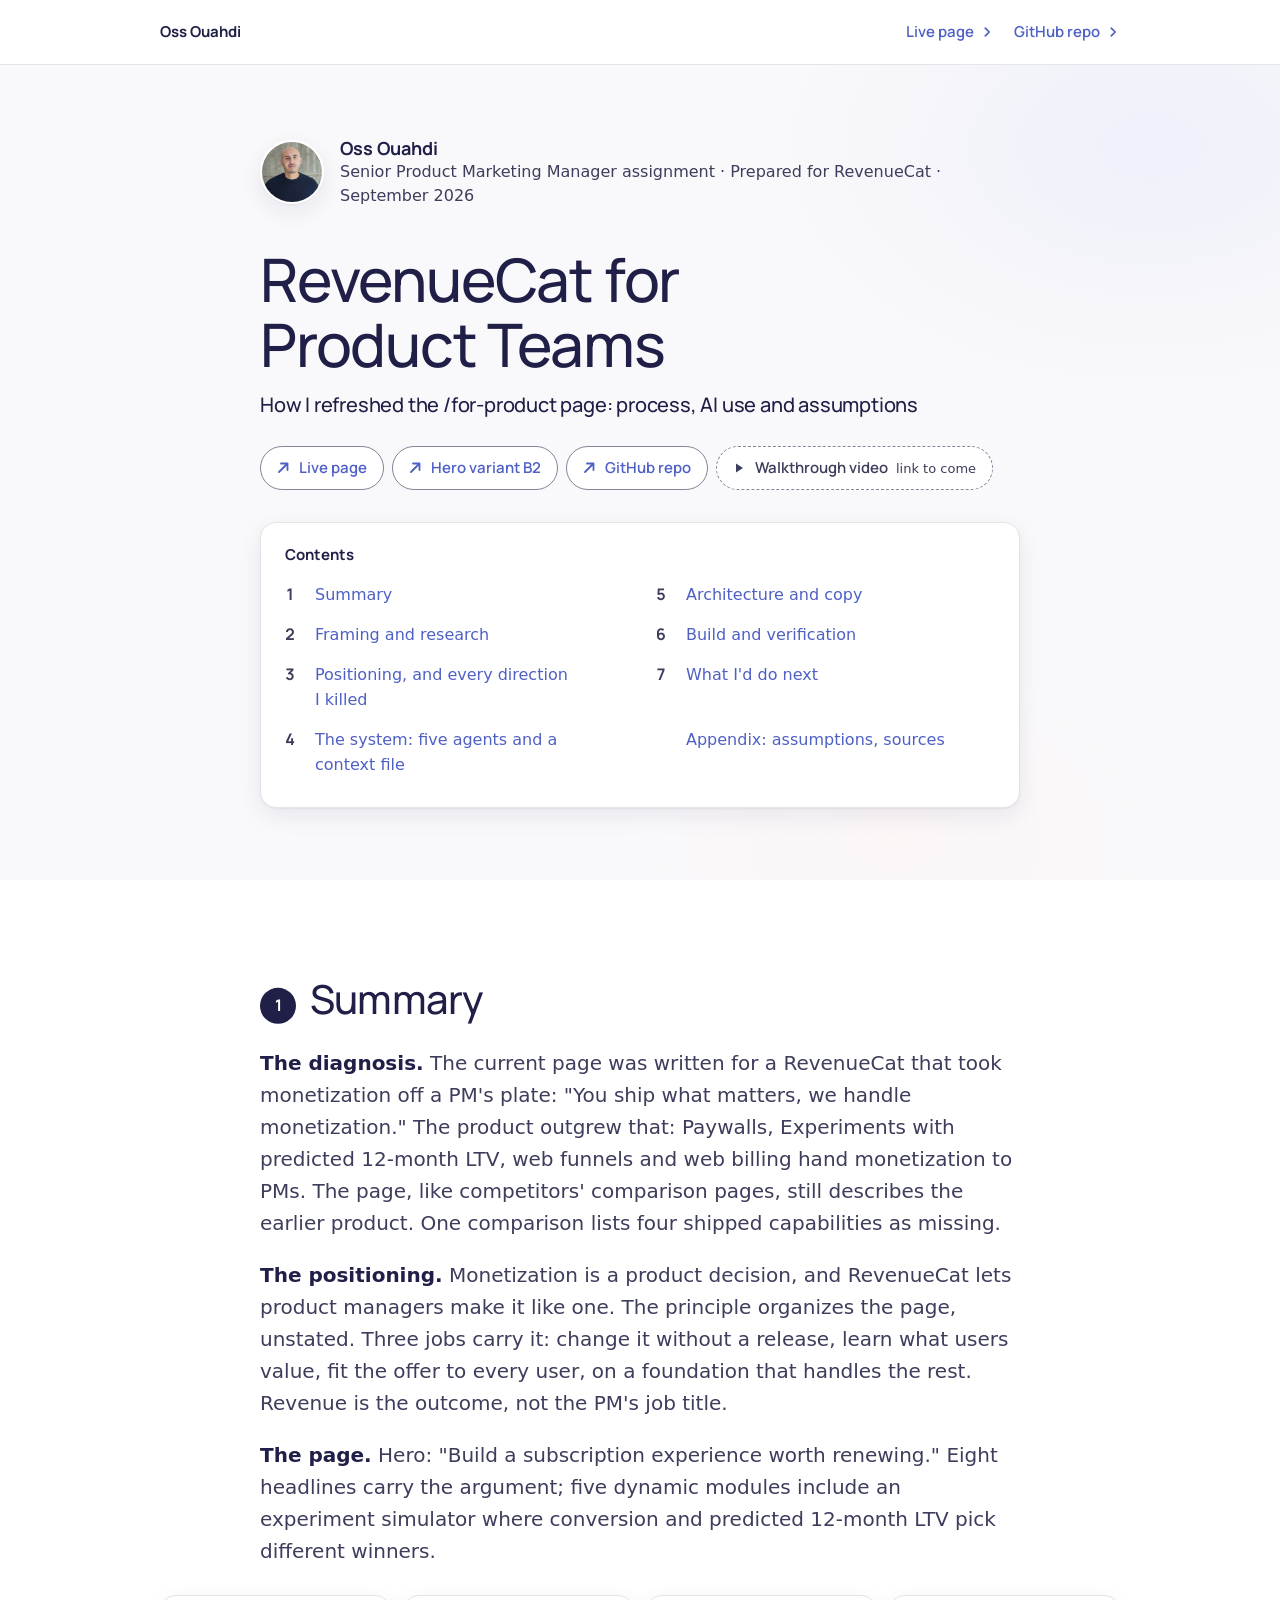
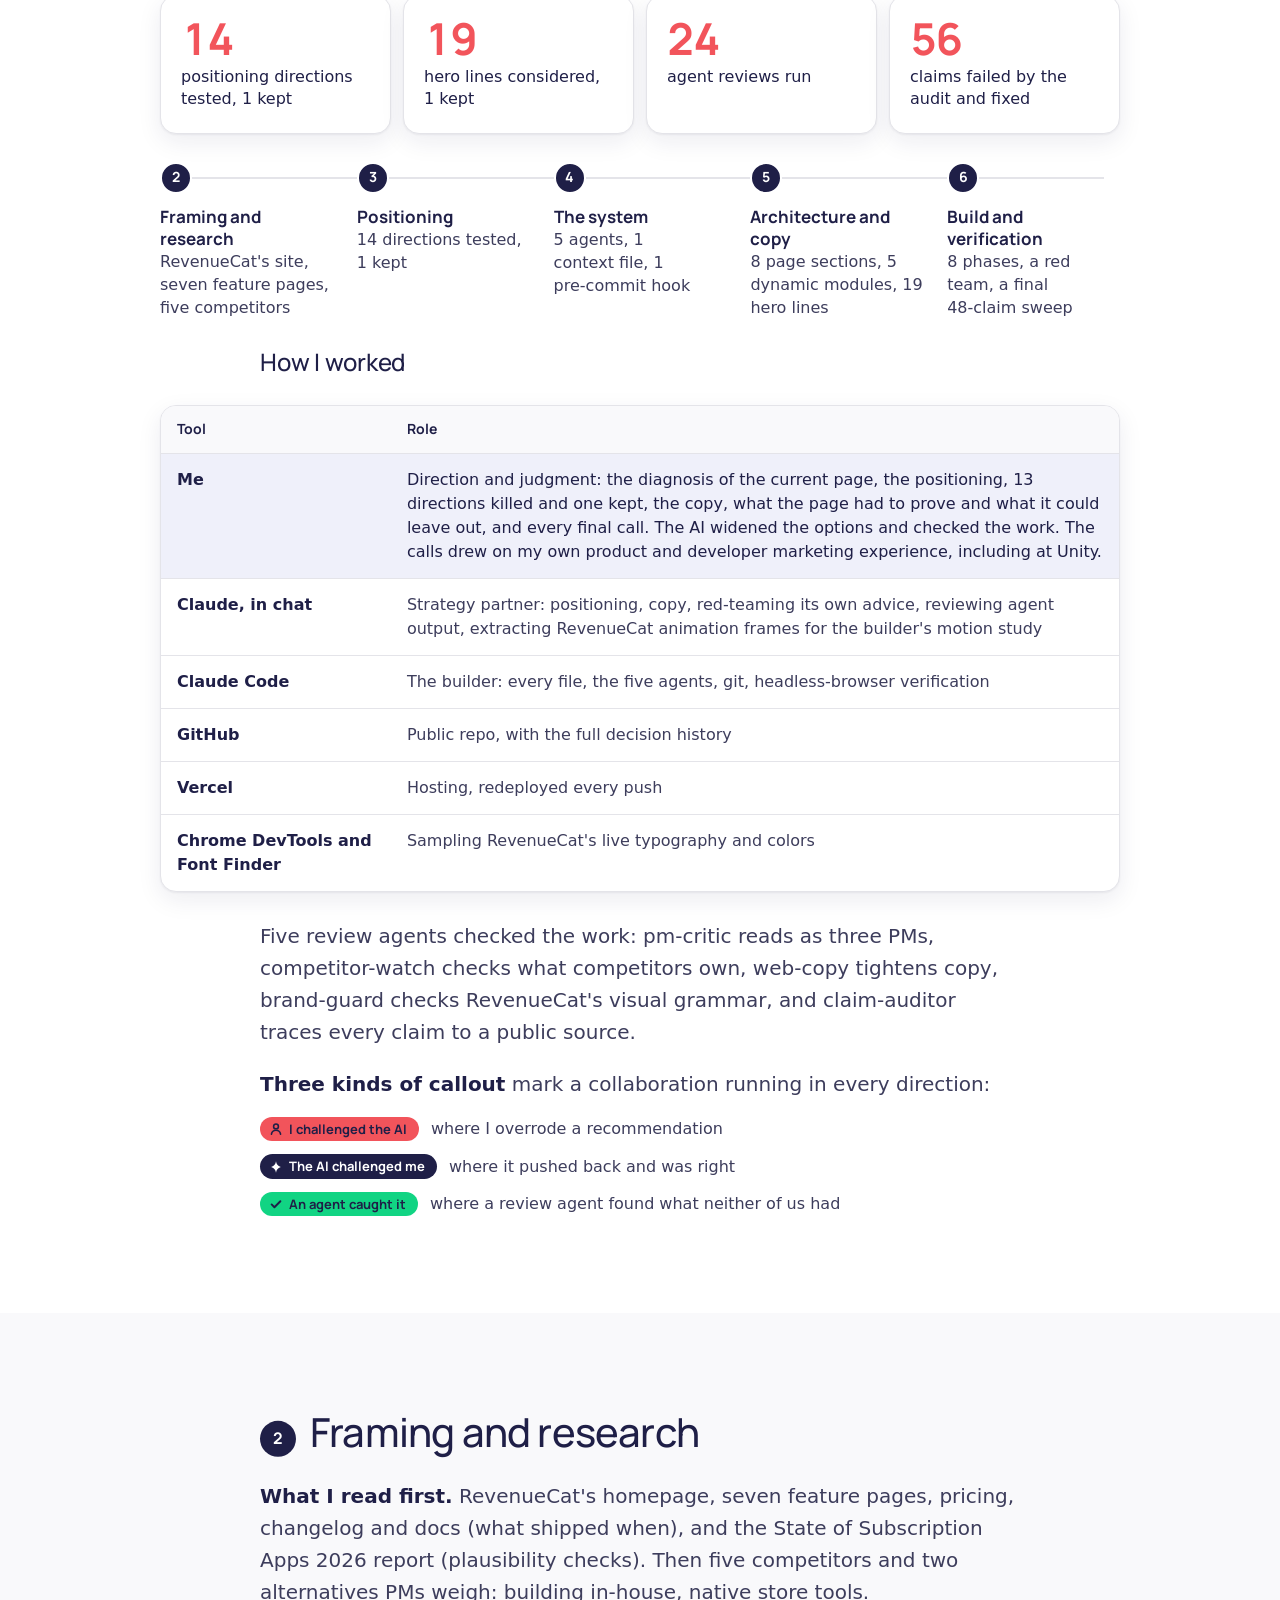
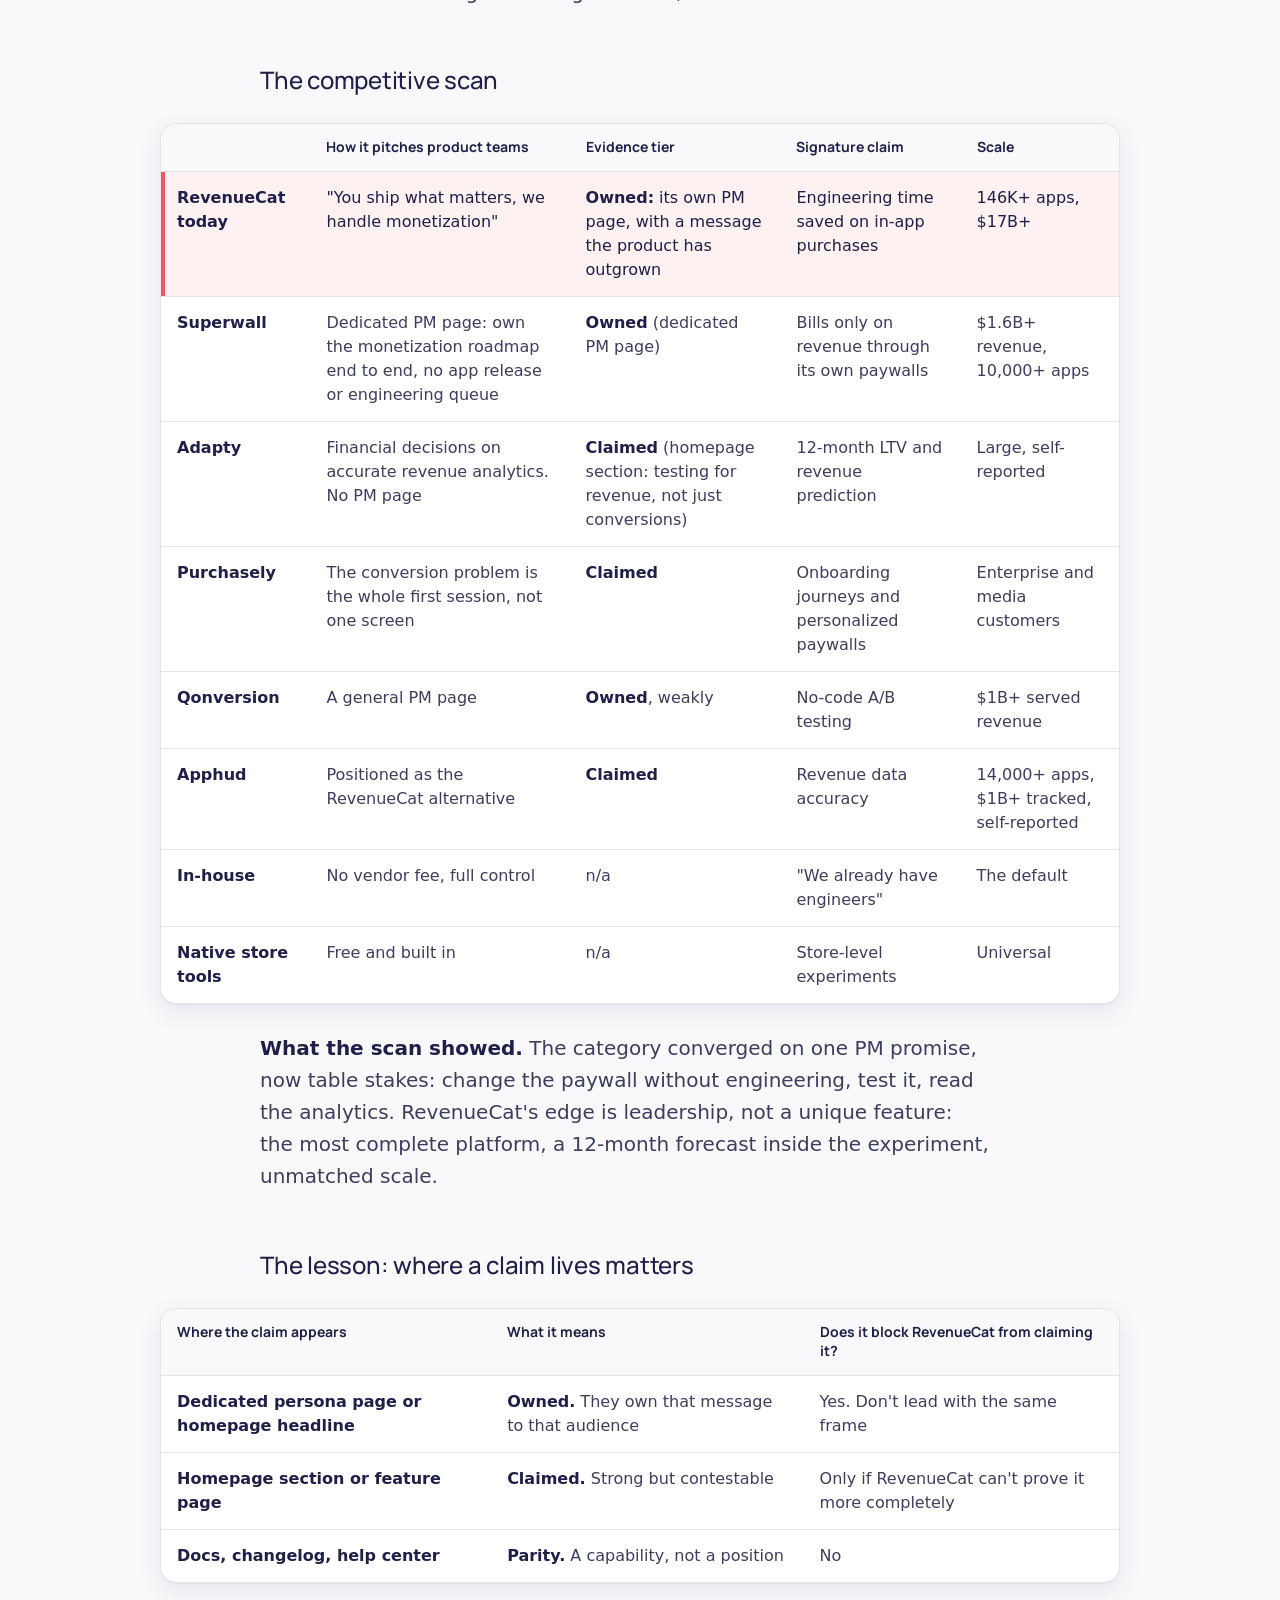
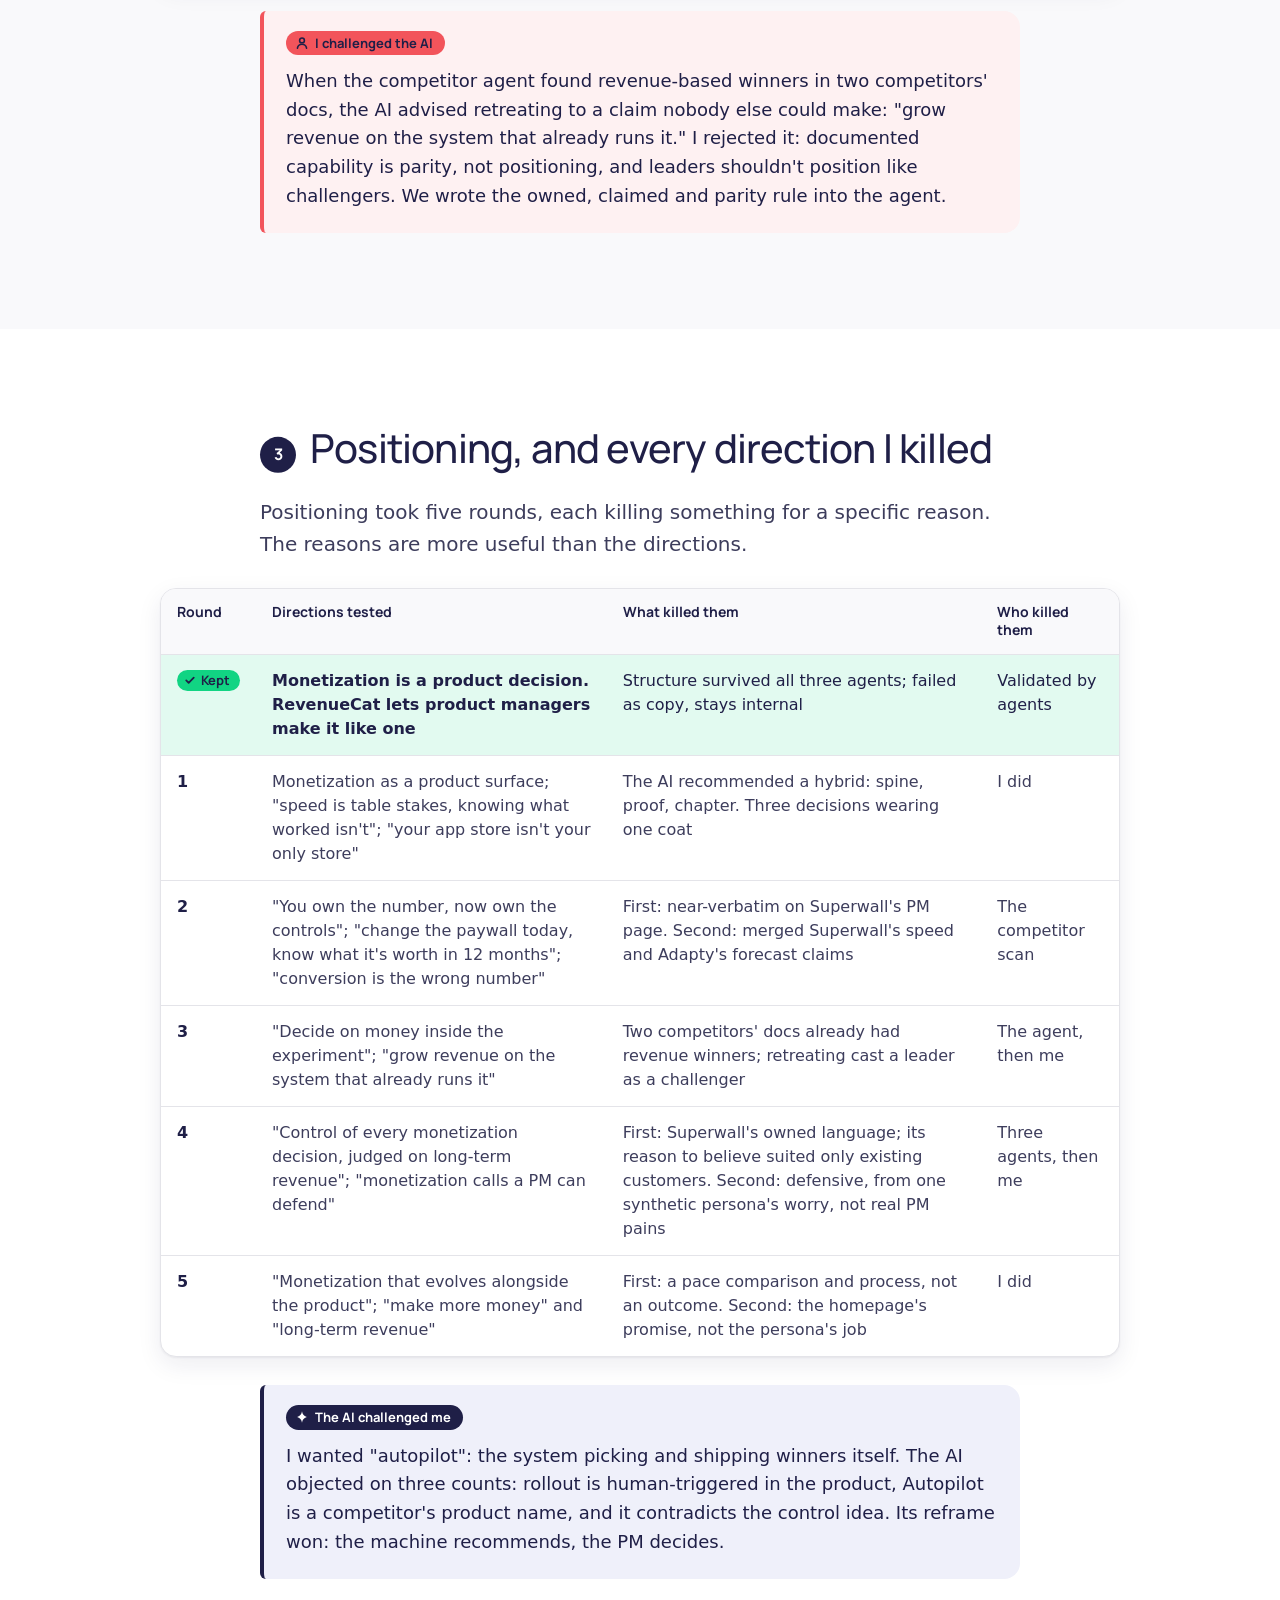
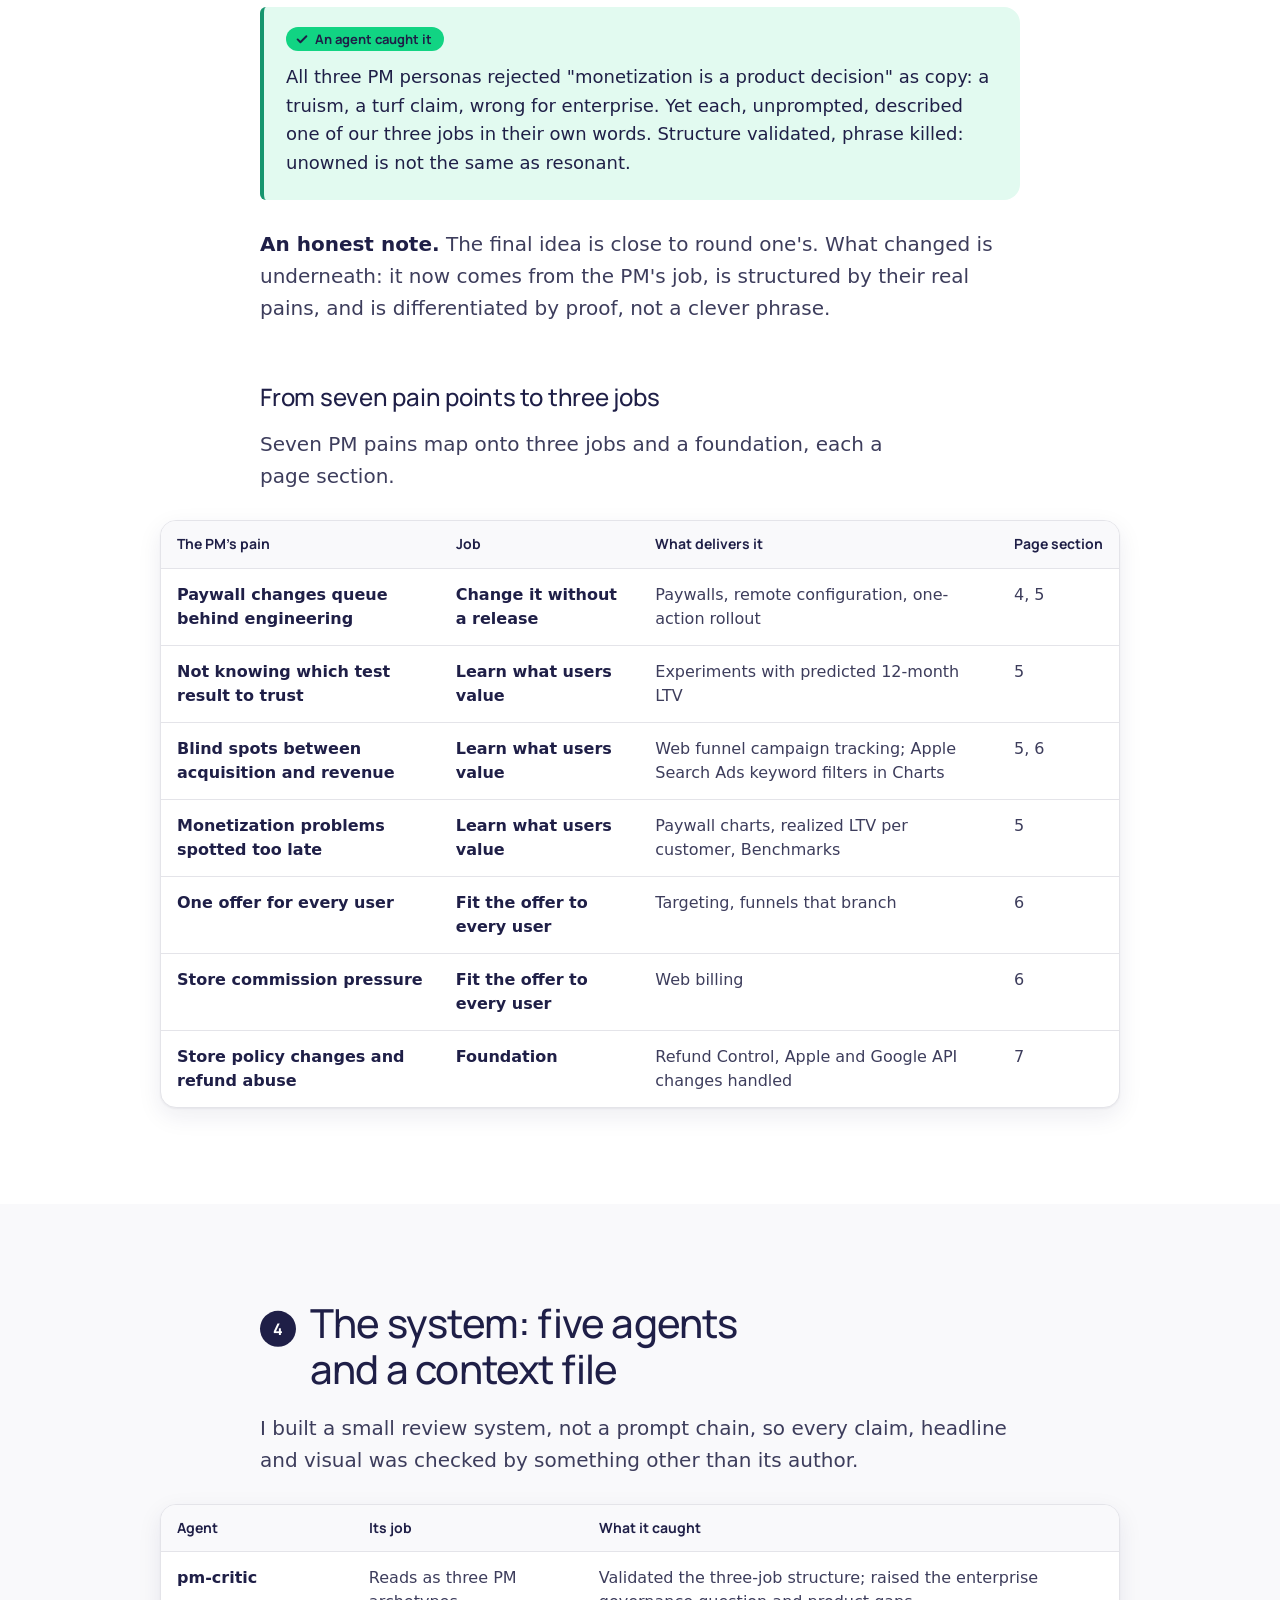
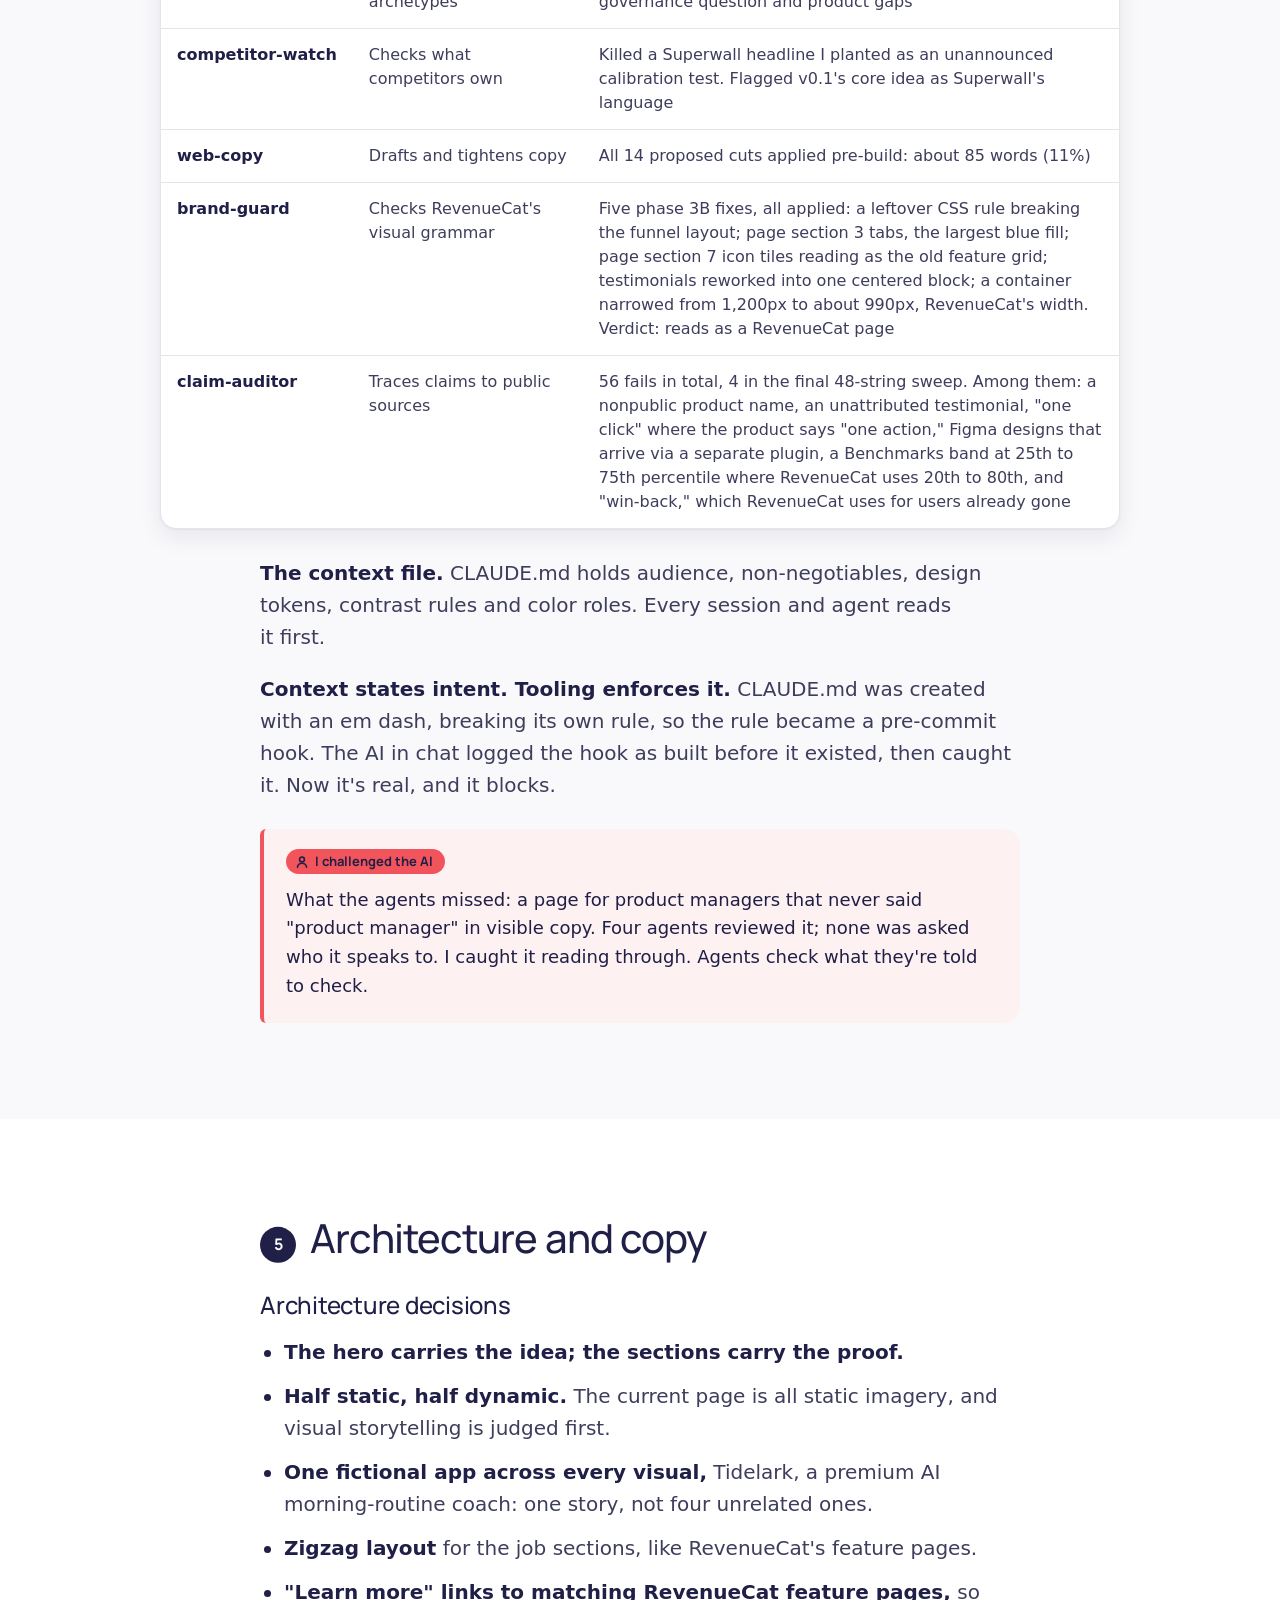
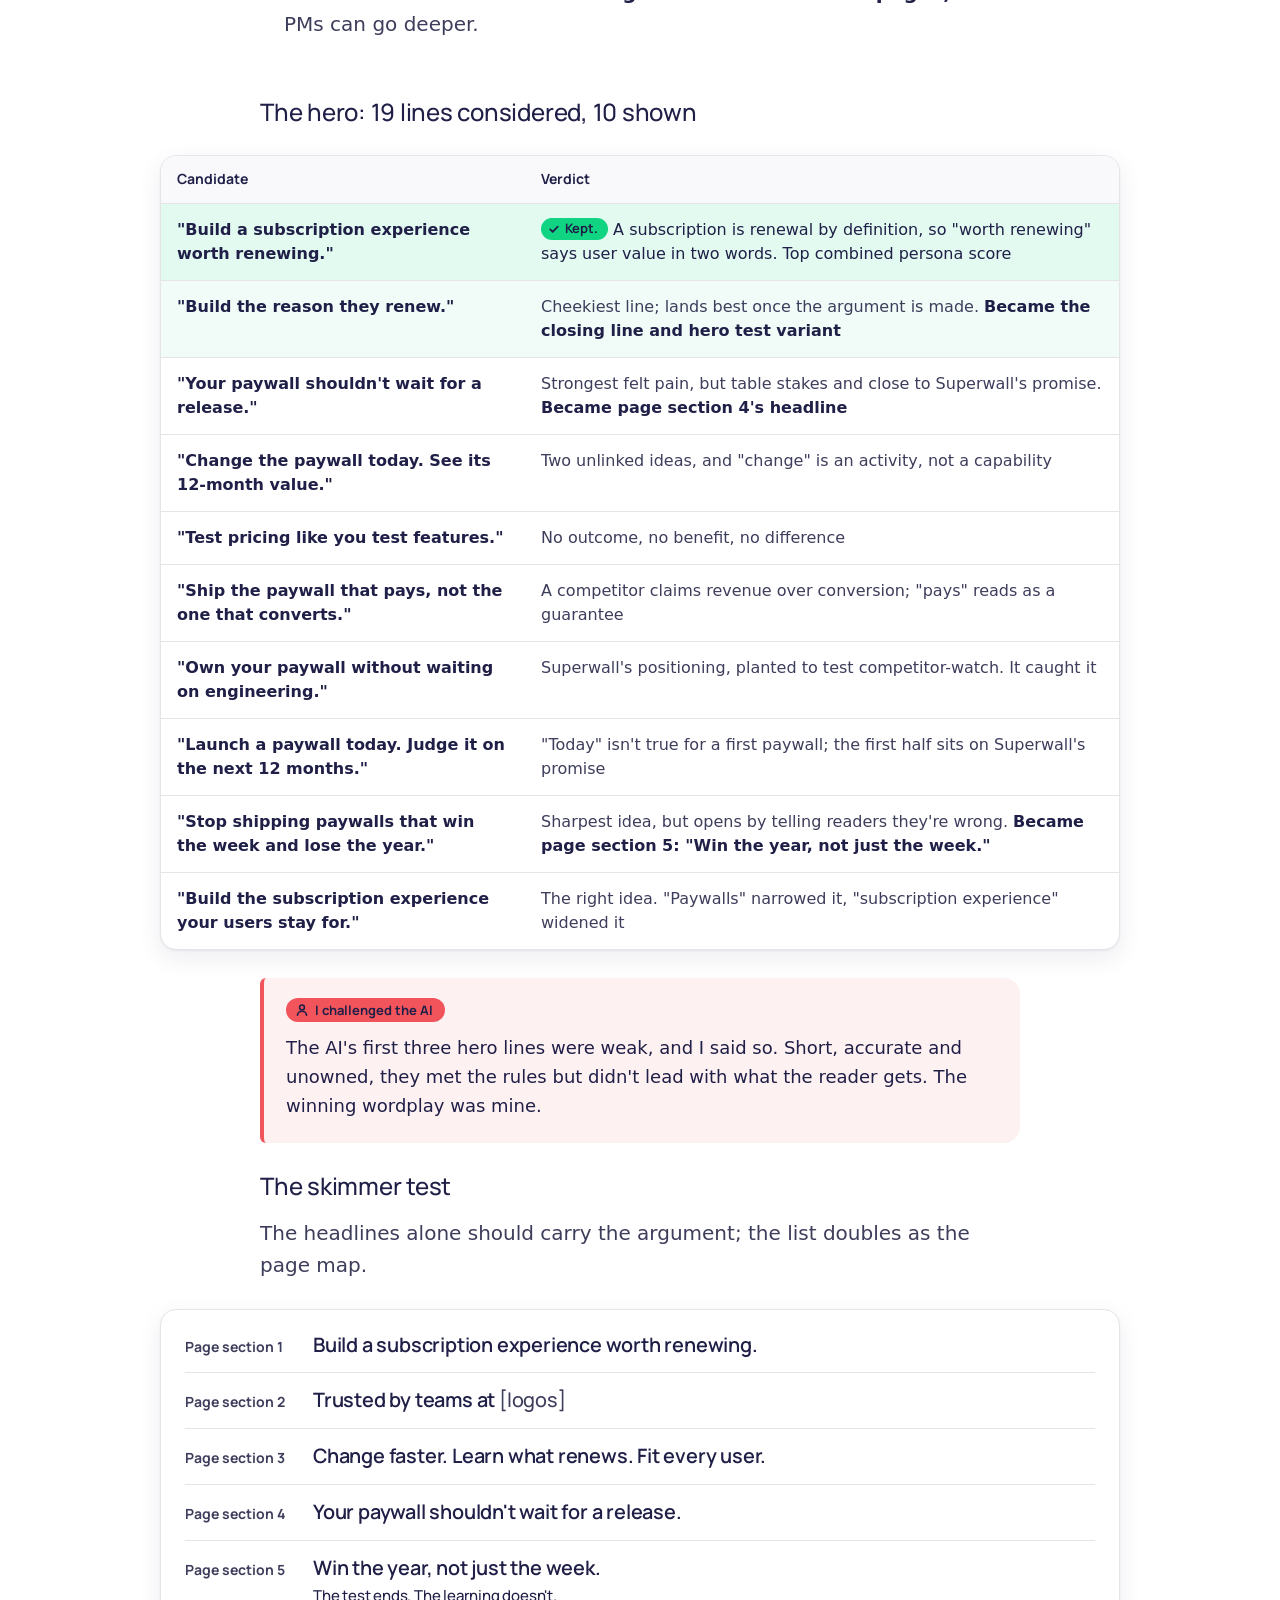
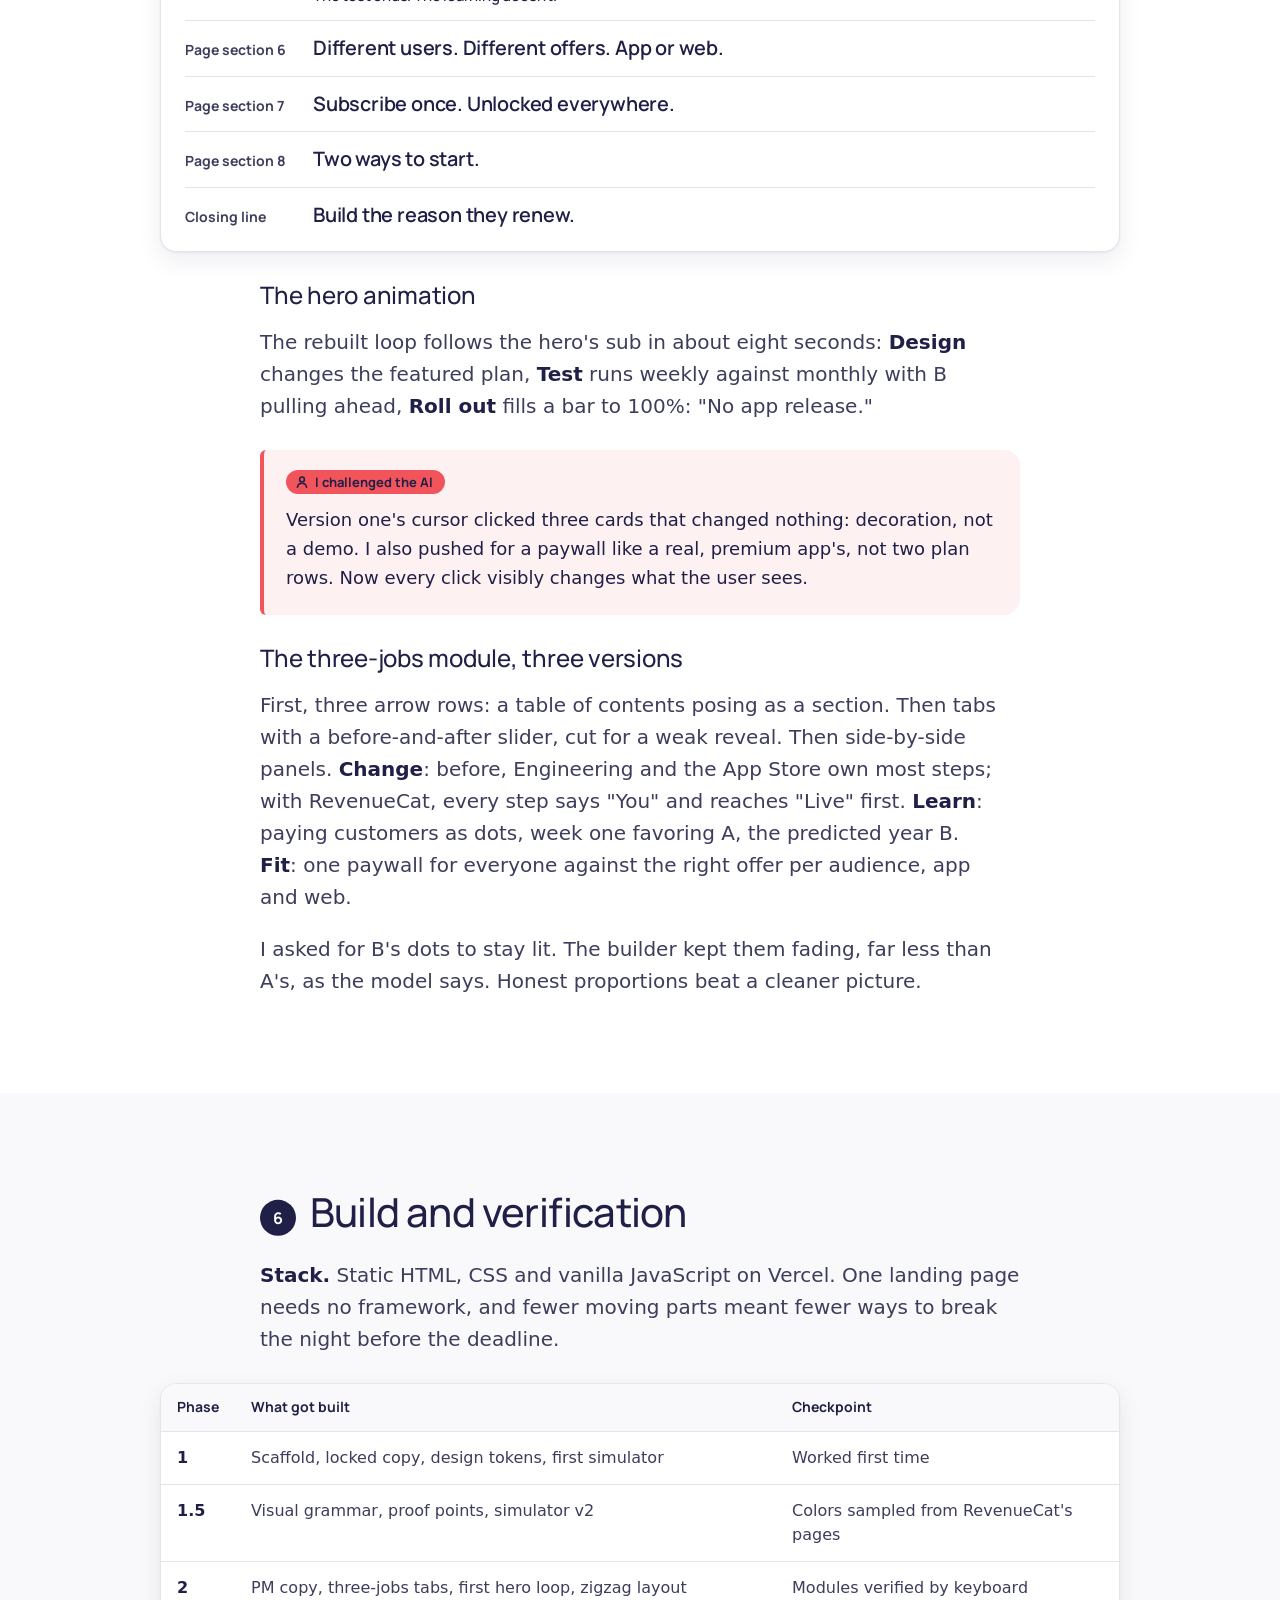
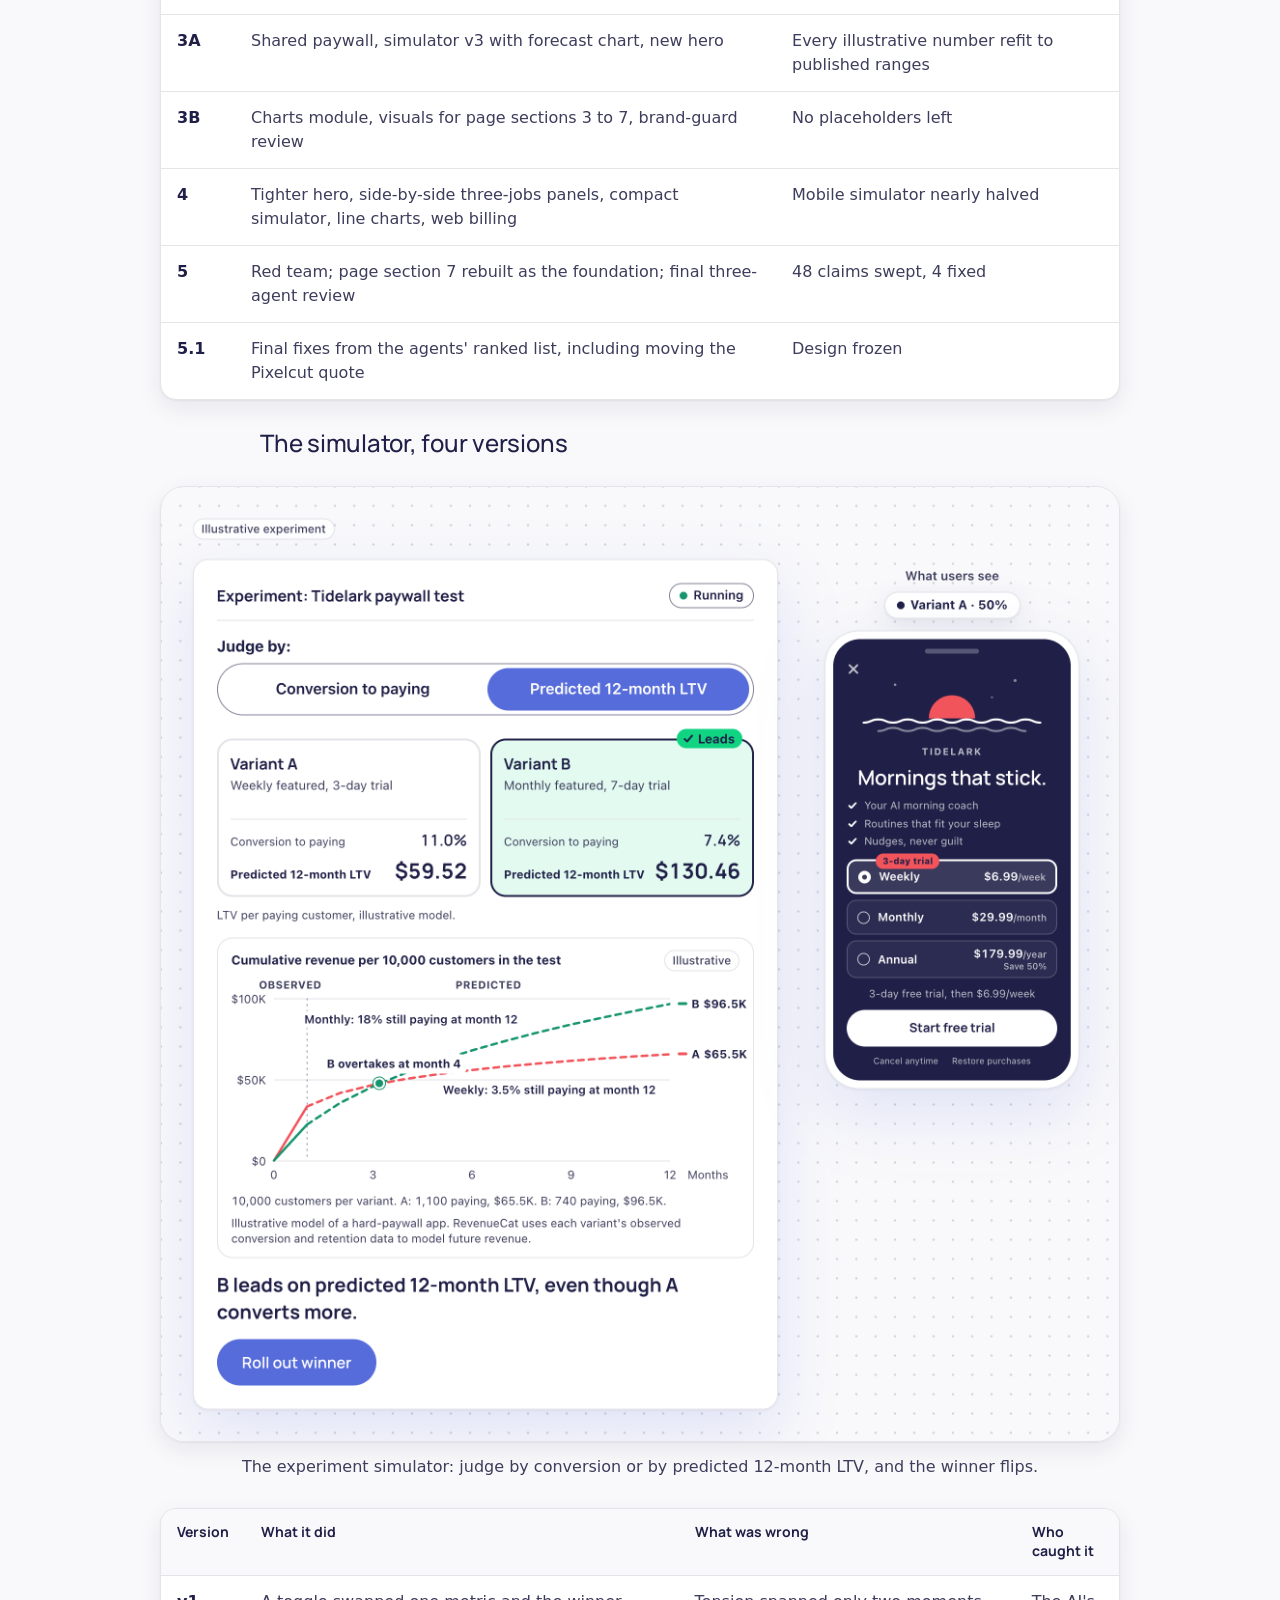
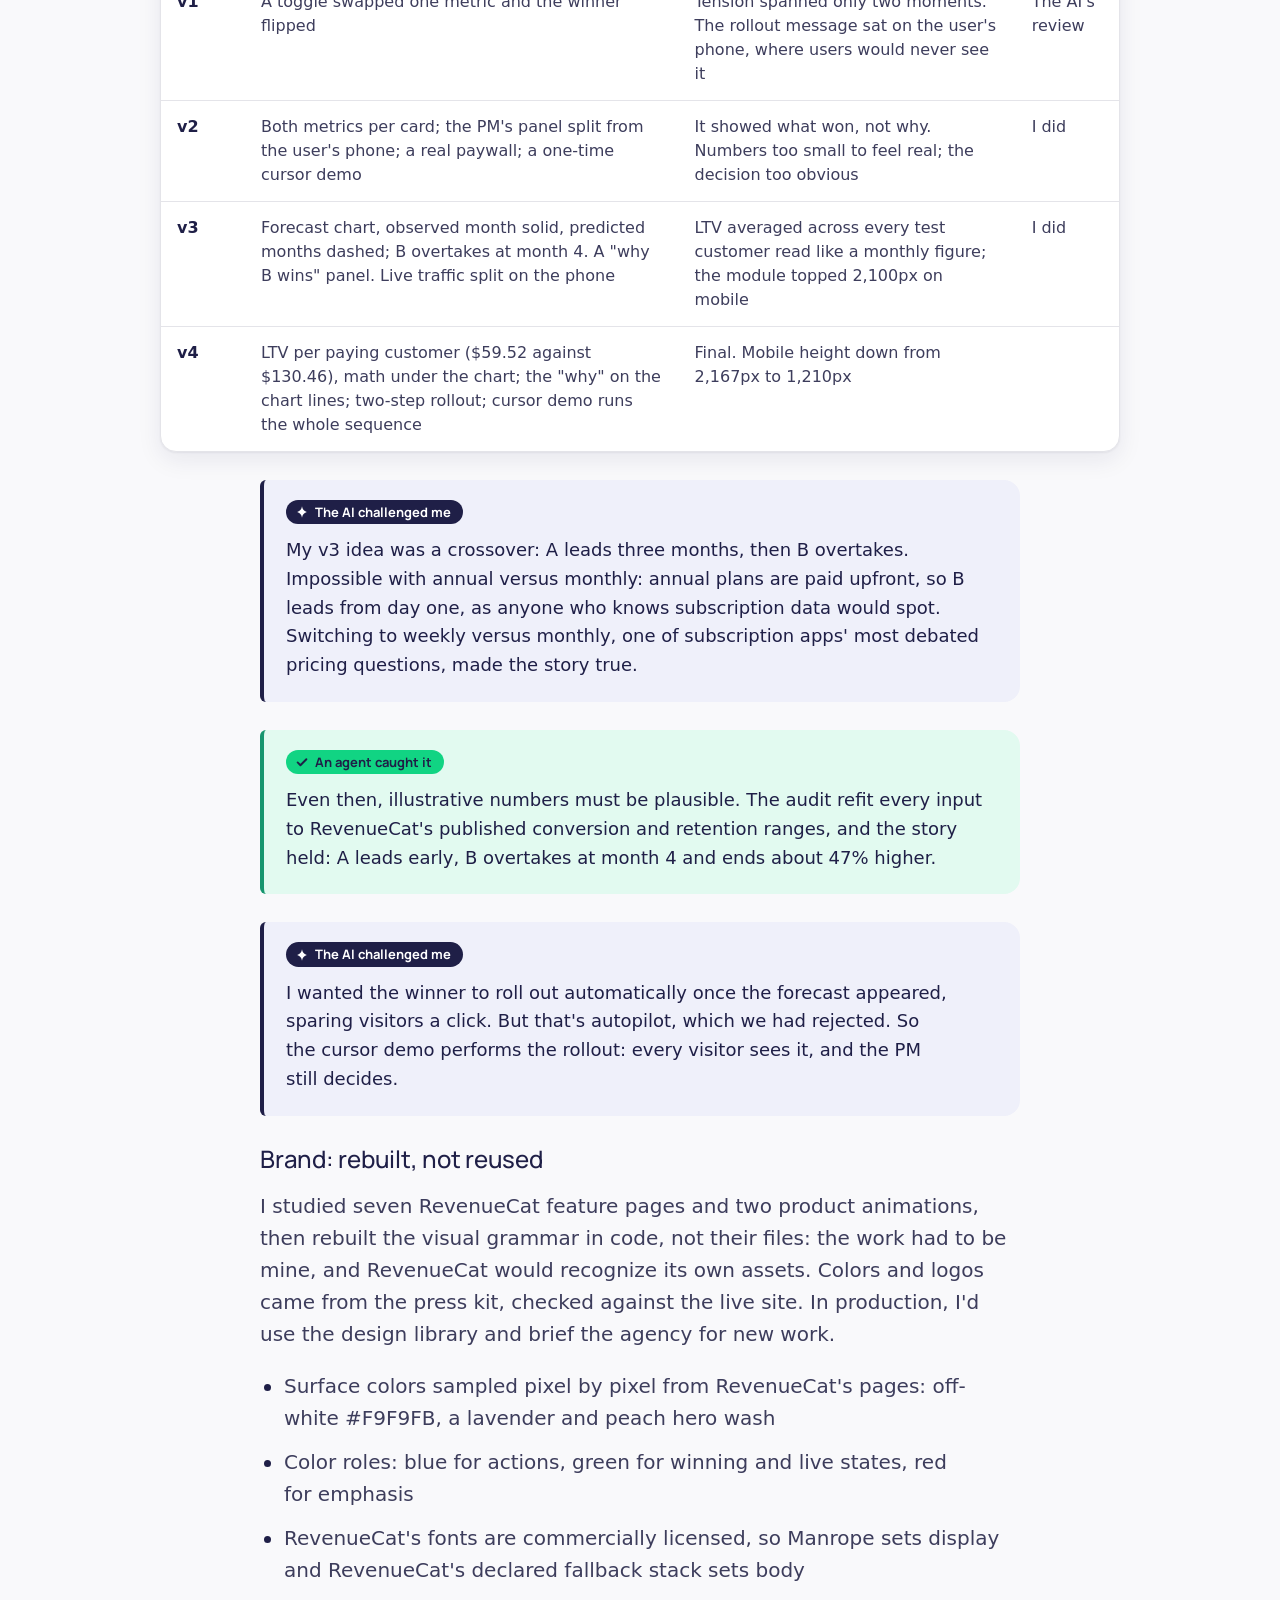
==== commit aae9b31d: "Repo audit fixes, README, and process doc v2 - README.md: what the repo is, links, structure, how to" ====
--- a/site/process/index.html
+++ b/site/process/index.html
@@ -60,7 +60,7 @@
           <li><a href="#architecture"><span class="toc-n">5</span>Architecture and copy</a></li>
           <li><a href="#build"><span class="toc-n">6</span>Build and verification</a></li>
           <li><a href="#next"><span class="toc-n">7</span>What I'd do next</a></li>
-          <li><a href="#appendix"><span class="toc-n" aria-hidden="true"></span>Appendix: tools, assumptions, sources</a></li>
+          <li><a href="#appendix"><span class="toc-n" aria-hidden="true"></span>Appendix: assumptions, sources</a></li>
         </ol>
       </nav>
     </div>
@@ -71,13 +71,11 @@
     <div class="wrap">
       <div class="sec-head"><span class="sec-num" aria-hidden="true">1</span><h2 class="h2" id="summary-title">Summary</h2></div>
 
-      <p><strong>The diagnosis.</strong> The current page was written for a RevenueCat that took monetization off a PM's plate. Its promise was "You ship what matters, we handle monetization." The product has since outgrown that promise. Paywalls, Experiments with predicted <span class="nowrap">12-month</span> LTV, web funnels and web billing now put monetization in the PM's hands. The page still describes the earlier product, and so do competitors' comparison pages: one lists four capabilities as missing from RevenueCat that RevenueCat now ships.</p>
-
-      <p><strong>The positioning.</strong> Monetization is a product decision, and RevenueCat lets product managers make it like one. That principle organizes the page but never appears on it. The page is built on three jobs, drawn from the seven pain points PMs face: change it without a release, learn what users value, and fit the offer to every user, on a foundation that handles the rest. Revenue is the outcome, not the PM's job title.</p>
-
-      <p><strong>The page.</strong> The hero reads "Build a subscription experience worth renewing." Eight section headlines tell the whole argument on their own. Five dynamic modules, including an experiment simulator where judging by conversion and judging by predicted <span class="nowrap">12-month</span> LTV pick different winners.</p>
-
-      <p><strong>How I worked.</strong> Claude as a strategy partner, Claude Code as the builder, five custom review agents, and a public repo where every decision is logged.</p>
+      <p><strong>The diagnosis.</strong> The current page was written for a RevenueCat that took monetization off a PM's plate: "You ship what matters, we handle monetization." The product outgrew that: Paywalls, Experiments with predicted <span class="nowrap">12-month</span> LTV, web funnels and web billing hand monetization to PMs. The page, like competitors' comparison pages, still describes the earlier product. One comparison lists four shipped capabilities as missing.</p>
+
+      <p><strong>The positioning.</strong> Monetization is a product decision, and RevenueCat lets product managers make it like one. The principle organizes the page, unstated. Three jobs carry it: change it without a release, learn what users value, fit the offer to every user, on a foundation that handles the rest. Revenue is the outcome, not the PM's job title.</p>
+
+      <p><strong>The page.</strong> Hero: "Build a subscription experience worth renewing." Eight headlines carry the argument; five dynamic modules include an experiment simulator where conversion and predicted <span class="nowrap">12-month</span> LTV pick different winners.</p>
 
       <ul class="stat-tiles wide figure" aria-label="Scoreboard">
         <li class="stat-tile"><span class="num">14</span><span class="label">positioning directions tested, 1 kept</span></li>
@@ -86,24 +84,40 @@
         <li class="stat-tile"><span class="num">56</span><span class="label">claims failed by the audit and fixed</span></li>
       </ul>
 
+      <ol class="timeline wide figure" aria-label="Process at a glance">
+        <li><a href="#research"><span class="tl-n" aria-hidden="true">2</span><span class="tl-stage">Framing and research</span><span class="tl-stat">RevenueCat's site, seven feature pages, five competitors</span></a></li>
+        <li><a href="#positioning"><span class="tl-n" aria-hidden="true">3</span><span class="tl-stage">Positioning</span><span class="tl-stat">14 directions tested, 1 kept</span></a></li>
+        <li><a href="#system"><span class="tl-n" aria-hidden="true">4</span><span class="tl-stage">The system</span><span class="tl-stat">5 agents, 1 context file, 1 <span class="nowrap">pre-commit</span> hook</span></a></li>
+        <li><a href="#architecture"><span class="tl-n" aria-hidden="true">5</span><span class="tl-stage">Architecture and copy</span><span class="tl-stat">8 page sections, 5 dynamic modules, 19 hero lines</span></a></li>
+        <li><a href="#build"><span class="tl-n" aria-hidden="true">6</span><span class="tl-stage">Build and verification</span><span class="tl-stat">8 phases, a red team, a final <span class="nowrap">48-claim</span> sweep</span></a></li>
+      </ol>
+
+      <h3 class="h3">How I worked</h3>
+      <div class="table-card wide">
+        <table class="t-stack">
+          <thead>
+            <tr><th scope="col" style="width: 24%">Tool</th><th scope="col">Role</th></tr>
+          </thead>
+          <tbody>
+            <tr class="is-me"><th scope="row">Me</th><td data-label="Role">Direction and judgment: the diagnosis of the current page, the positioning, 13 directions killed and one kept, the copy, what the page had to prove and what it could leave out, and every final call. The AI widened the options and checked the work. The calls drew on my own product and developer marketing experience, including at Unity.</td></tr>
+            <tr><th scope="row">Claude, in chat</th><td data-label="Role">Strategy partner: positioning, copy, red-teaming its own advice, reviewing agent output, extracting RevenueCat animation frames for the builder's motion study</td></tr>
+            <tr><th scope="row">Claude Code</th><td data-label="Role">The builder: every file, the five agents, git, headless-browser verification</td></tr>
+            <tr><th scope="row">GitHub</th><td data-label="Role">Public repo, with the full decision history</td></tr>
+            <tr><th scope="row">Vercel</th><td data-label="Role">Hosting, redeployed every push</td></tr>
+            <tr><th scope="row">Chrome DevTools and Font Finder</th><td data-label="Role">Sampling RevenueCat's live typography and colors</td></tr>
+          </tbody>
+        </table>
+      </div>
+      <p>Five review agents checked the work: <span class="nowrap">pm-critic</span> reads as three PMs, <span class="nowrap">competitor-watch</span> checks what competitors own, <span class="nowrap">web-copy</span> tightens copy, <span class="nowrap">brand-guard</span> checks RevenueCat's visual grammar, and <span class="nowrap">claim-auditor</span> traces every claim to a public source.</p>
+
       <div class="keep">
-        <p><strong>Three kinds of callout</strong> run through this doc, because the collaboration went in every direction:</p>
+        <p><strong>Three kinds of callout</strong> mark a collaboration running in every direction:</p>
         <ul class="legend" style="margin-top: 1rem">
           <li><span class="pill pill--me"><svg viewBox="0 0 16 16" aria-hidden="true" focusable="false"><circle cx="8" cy="5" r="2.75" fill="none" stroke="currentColor" stroke-width="1.8"/><path d="M2.75 14c.6-2.9 2.7-4.5 5.25-4.5s4.65 1.6 5.25 4.5" fill="none" stroke="currentColor" stroke-width="1.8" stroke-linecap="round"/></svg>I challenged the AI</span><span class="sr-only">:</span> where I overrode a recommendation</li>
           <li><span class="pill pill--ai"><svg viewBox="0 0 16 16" aria-hidden="true" focusable="false"><path d="M8 1.5c.5 3.4 1.9 5.2 5.5 6.5-3.6 1.3-5 3.1-5.5 6.5-.5-3.4-1.9-5.2-5.5-6.5 3.6-1.3 5-3.1 5.5-6.5z" fill="currentColor"/></svg>The AI challenged me</span><span class="sr-only">:</span> where it pushed back and was right</li>
           <li><span class="pill pill--agent"><svg viewBox="0 0 16 16" aria-hidden="true" focusable="false"><path d="M3 8.5l3.2 3.2L13 4.8" fill="none" stroke="currentColor" stroke-width="2.2" stroke-linecap="round" stroke-linejoin="round"/></svg>An agent caught it</span><span class="sr-only">:</span> where a review agent found what neither of us had</li>
         </ul>
       </div>
-
-      <ol class="timeline wide figure" aria-label="Process at a glance">
-        <li><span class="tl-n" aria-hidden="true">1</span><span class="tl-stage">Research</span><span class="tl-stat">RevenueCat's site, seven feature pages, five competitors</span></li>
-        <li><span class="tl-n" aria-hidden="true">2</span><span class="tl-stage">Positioning</span><span class="tl-stat">14 directions, 1 kept</span></li>
-        <li><span class="tl-n" aria-hidden="true">3</span><span class="tl-stage">System</span><span class="tl-stat">5 agents, 1 context file, 1 <span class="nowrap">pre-commit</span> hook</span></li>
-        <li><span class="tl-n" aria-hidden="true">4</span><span class="tl-stage">Architecture</span><span class="tl-stat">8 sections, 5 dynamic modules</span></li>
-        <li><span class="tl-n" aria-hidden="true">5</span><span class="tl-stage">Copy</span><span class="tl-stat">19 hero lines, 1 kept, 1 test variant</span></li>
-        <li><span class="tl-n" aria-hidden="true">6</span><span class="tl-stage">Build</span><span class="tl-stat">8 phases, static HTML, no framework</span></li>
-        <li><span class="tl-n" aria-hidden="true">7</span><span class="tl-stage">Verification</span><span class="tl-stat">a red team against the current page, a final <span class="nowrap">48-claim</span> sweep, 390px first</span></li>
-      </ol>
     </div>
   </section>
 
@@ -112,7 +126,7 @@
     <div class="wrap">
       <div class="sec-head"><span class="sec-num" aria-hidden="true">2</span><h2 class="h2" id="research-title">Framing and research</h2></div>
 
-      <p><strong>What I read first.</strong> RevenueCat's homepage, seven feature pages, the changelog and docs for what's actually shipped and when, the pricing page, and the State of Subscription Apps 2026 report for plausibility checks. Then five competitors' pages, plus the two alternatives PMs actually weigh: building in-house and native store tools.</p>
+      <p><strong>What I read first.</strong> RevenueCat's homepage, seven feature pages, pricing, changelog and docs (what shipped when), and the State of Subscription Apps 2026 report (plausibility checks). Then five competitors and two alternatives PMs weigh: building in-house, native store tools.</p>
 
       <h3 class="h3">The competitive scan</h3>
       <div class="table-card wide">
@@ -121,19 +135,19 @@
             <tr><th scope="col"><span class="sr-only">Vendor or alternative</span></th><th scope="col">How it pitches product teams</th><th scope="col">Evidence tier</th><th scope="col">Signature claim</th><th scope="col">Scale</th></tr>
           </thead>
           <tbody>
-            <tr><th scope="row">Superwall</th><td data-label="How it pitches product teams">A dedicated PM page: own the monetization roadmap end to end, without an app release or an engineering queue</td><td data-label="Evidence tier"><strong>Owned</strong> (dedicated PM page)</td><td data-label="Signature claim">Bills only on revenue through its own paywalls</td><td data-label="Scale">$1.6B+ revenue, 10,000+ apps</td></tr>
+            <tr class="is-rc"><th scope="row">RevenueCat today</th><td data-label="How it pitches product teams">"You ship what matters, we handle monetization"</td><td data-label="Evidence tier"><strong>Owned:</strong> its own PM page, with a message the product has outgrown</td><td data-label="Signature claim">Engineering time saved on in-app purchases</td><td data-label="Scale">146K+ apps, $17B+</td></tr>
+            <tr><th scope="row">Superwall</th><td data-label="How it pitches product teams">Dedicated PM page: own the monetization roadmap end to end, no app release or engineering queue</td><td data-label="Evidence tier"><strong>Owned</strong> (dedicated PM page)</td><td data-label="Signature claim">Bills only on revenue through its own paywalls</td><td data-label="Scale">$1.6B+ revenue, 10,000+ apps</td></tr>
             <tr><th scope="row">Adapty</th><td data-label="How it pitches product teams">Financial decisions on accurate revenue analytics. No PM page</td><td data-label="Evidence tier"><strong>Claimed</strong> (homepage section: testing for revenue, not just conversions)</td><td data-label="Signature claim"><span class="nowrap">12-month</span> LTV and revenue prediction</td><td data-label="Scale">Large, self-reported</td></tr>
             <tr><th scope="row">Purchasely</th><td data-label="How it pitches product teams">The conversion problem is the whole first session, not one screen</td><td data-label="Evidence tier"><strong>Claimed</strong></td><td data-label="Signature claim">Onboarding journeys and personalized paywalls</td><td data-label="Scale">Enterprise and media customers</td></tr>
-            <tr><th scope="row">Qonversion</th><td data-label="How it pitches product teams">A generic PM page</td><td data-label="Evidence tier"><strong>Owned</strong>, weakly</td><td data-label="Signature claim">No-code A/B testing</td><td data-label="Scale">$1B+ served revenue</td></tr>
+            <tr><th scope="row">Qonversion</th><td data-label="How it pitches product teams">A general PM page</td><td data-label="Evidence tier"><strong>Owned</strong>, weakly</td><td data-label="Signature claim">No-code A/B testing</td><td data-label="Scale">$1B+ served revenue</td></tr>
             <tr><th scope="row">Apphud</th><td data-label="How it pitches product teams">Positioned as the RevenueCat alternative</td><td data-label="Evidence tier"><strong>Claimed</strong></td><td data-label="Signature claim">Revenue data accuracy</td><td data-label="Scale">14,000+ apps, $1B+ tracked, self-reported</td></tr>
             <tr><th scope="row">In-house</th><td data-label="How it pitches product teams">No vendor fee, full control</td><td data-label="Evidence tier">n/a</td><td data-label="Signature claim">"We already have engineers"</td><td data-label="Scale">The default</td></tr>
             <tr><th scope="row">Native store tools</th><td data-label="How it pitches product teams">Free and built in</td><td data-label="Evidence tier">n/a</td><td data-label="Signature claim">Store-level experiments</td><td data-label="Scale">Universal</td></tr>
-            <tr><th scope="row">RevenueCat today</th><td data-label="How it pitches product teams">"You ship what matters, we handle monetization"</td><td data-label="Evidence tier">n/a</td><td data-label="Signature claim">n/a</td><td data-label="Scale">146K+ apps, $17B+</td></tr>
-          </tbody>
-        </table>
-      </div>
-
-      <p><strong>What the scan showed.</strong> The category has converged on one promise to PMs: change the paywall without engineering, test it, read the analytics. That promise is now table stakes. RevenueCat's edge is not a unique feature. It is being the category leader with the most complete platform, a <span class="nowrap">12-month</span> forecast inside the experiment, and scale no challenger matches.</p>
+          </tbody>
+        </table>
+      </div>
+
+      <p><strong>What the scan showed.</strong> The category converged on one PM promise, now table stakes: change the paywall without engineering, test it, read the analytics. RevenueCat's edge is leadership, not a unique feature: the most complete platform, a <span class="nowrap">12-month</span> forecast inside the experiment, unmatched scale.</p>
 
       <h3 class="h3">The lesson: where a claim lives matters</h3>
       <div class="table-card wide">
@@ -144,14 +158,14 @@
           <tbody>
             <tr><th scope="row">Dedicated persona page or homepage headline</th><td data-label="What it means"><strong>Owned.</strong> They own that message to that audience</td><td data-label="Does it block RevenueCat from claiming it?">Yes. Don't lead with the same frame</td></tr>
             <tr><th scope="row">Homepage section or feature page</th><td data-label="What it means"><strong>Claimed.</strong> Strong but contestable</td><td data-label="Does it block RevenueCat from claiming it?">Only if RevenueCat can't prove it more completely</td></tr>
-            <tr><th scope="row">Docs, changelog, help center</th><td data-label="What it means"><strong>Parity.</strong> The capability exists, it isn't a position</td><td data-label="Does it block RevenueCat from claiming it?">No</td></tr>
+            <tr><th scope="row">Docs, changelog, help center</th><td data-label="What it means"><strong>Parity.</strong> A capability, not a position</td><td data-label="Does it block RevenueCat from claiming it?">No</td></tr>
           </tbody>
         </table>
       </div>
 
       <aside class="callout callout--me" aria-label="I challenged the AI">
         <span class="pill pill--me"><svg viewBox="0 0 16 16" aria-hidden="true" focusable="false"><circle cx="8" cy="5" r="2.75" fill="none" stroke="currentColor" stroke-width="1.8"/><path d="M2.75 14c.6-2.9 2.7-4.5 5.25-4.5s4.65 1.6 5.25 4.5" fill="none" stroke="currentColor" stroke-width="1.8" stroke-linecap="round"/></svg>I challenged the AI</span>
-        <p>When the competitor agent found revenue-based winners buried in two competitors' docs, the AI concluded RevenueCat should retreat to the one claim nobody else could make: "grow revenue on the system that already runs it." I rejected it. A capability in someone's documentation is parity, not positioning, and a category leader shouldn't position like a challenger. We wrote the owned, claimed and parity rule into the agent so it wouldn't make the same mistake twice.</p>
+        <p>When the competitor agent found revenue-based winners in two competitors' docs, the AI advised retreating to a claim nobody else could make: "grow revenue on the system that already runs it." I rejected it: documented capability is parity, not positioning, and leaders shouldn't position like challengers. We wrote the owned, claimed and parity rule into the agent.</p>
       </aside>
     </div>
   </section>
@@ -161,7 +175,7 @@
     <div class="wrap">
       <div class="sec-head"><span class="sec-num" aria-hidden="true">3</span><h2 class="h2" id="positioning-title">Positioning, and every direction I killed</h2></div>
 
-      <p>Positioning took five rounds. Each round killed something for a specific reason, and the reasons are more useful than the directions.</p>
+      <p>Positioning took five rounds, each killing something for a specific reason. The reasons are more useful than the directions.</p>
 
       <div class="table-card wide">
         <table class="t-stack">
@@ -169,30 +183,30 @@
             <tr><th scope="col" class="col-narrow">Round</th><th scope="col">Directions tested</th><th scope="col">What killed them</th><th scope="col">Who killed them</th></tr>
           </thead>
           <tbody>
-            <tr><th scope="row" data-label="Round">1</th><td data-label="Directions tested">Monetization as a product surface; "speed is table stakes, knowing what worked isn't"; "your app store isn't your only store"</td><td data-label="What killed them">The AI recommended a hybrid: one as the spine, one as proof, one as a chapter. Three decisions wearing one coat</td><td data-label="Who killed them">I did</td></tr>
-            <tr><th scope="row" data-label="Round">2</th><td data-label="Directions tested">"You own the number, now own the controls"; "change the paywall today, know what it's worth in 12 months"; "conversion is the wrong number"</td><td data-label="What killed them">The first was on Superwall's PM page almost word for word. The second merged Superwall's speed claim with Adapty's forecast claim</td><td data-label="Who killed them">The competitor scan</td></tr>
-            <tr><th scope="row" data-label="Round">3</th><td data-label="Directions tested">"Decide on money inside the experiment"; "grow revenue on the system that already runs it"</td><td data-label="What killed them">Revenue winners inside tests turned out to exist in two competitors' docs. The retreat that followed positioned a leader like a challenger</td><td data-label="Who killed them">The agent, then me</td></tr>
-            <tr><th scope="row" data-label="Round">4</th><td data-label="Directions tested">"Control of every monetization decision, judged on long-term revenue"; "monetization calls a PM can defend"</td><td data-label="What killed them">The first used Superwall's owned language and its reason to believe only worked for existing customers. The second was defensive, and came from one synthetic persona's worry rather than the PM's real pains</td><td data-label="Who killed them">Three agents, then me</td></tr>
-            <tr><th scope="row" data-label="Round">5</th><td data-label="Directions tested">"Monetization that evolves alongside the product"; "make more money" and "long-term revenue"</td><td data-label="What killed them">The first is a pace comparison and a process, not an outcome. The second is the homepage's promise, not the persona's job</td><td data-label="Who killed them">I did</td></tr>
-            <tr class="is-kept"><th scope="row" data-label="Round"><span class="win"><svg viewBox="0 0 16 16" aria-hidden="true" focusable="false"><path d="M3 8.5l3.2 3.2L13 4.8" fill="none" stroke="currentColor" stroke-width="2.4" stroke-linecap="round" stroke-linejoin="round"/></svg>Kept</span></th><td data-label="Directions tested"><strong>Monetization is a product decision. RevenueCat lets product managers make it like one</strong></td><td data-label="What killed them">Survived all three agents as structure. Failed as copy, so it stays internal</td><td data-label="Who killed them">Validated by agents</td></tr>
+            <tr class="is-kept"><th scope="row"><span class="win"><svg viewBox="0 0 16 16" aria-hidden="true" focusable="false"><path d="M3 8.5l3.2 3.2L13 4.8" fill="none" stroke="currentColor" stroke-width="2.4" stroke-linecap="round" stroke-linejoin="round"/></svg>Kept</span></th><td data-label="Directions tested"><strong>Monetization is a product decision. RevenueCat lets product managers make it like one</strong></td><td data-label="What killed them">Structure survived all three agents; failed as copy, stays internal</td><td data-label="Who killed them">Validated by agents</td></tr>
+            <tr><th scope="row" data-label="Round">1</th><td data-label="Directions tested">Monetization as a product surface; "speed is table stakes, knowing what worked isn't"; "your app store isn't your only store"</td><td data-label="What killed them">The AI recommended a hybrid: spine, proof, chapter. Three decisions wearing one coat</td><td data-label="Who killed them">I did</td></tr>
+            <tr><th scope="row" data-label="Round">2</th><td data-label="Directions tested">"You own the number, now own the controls"; "change the paywall today, know what it's worth in 12 months"; "conversion is the wrong number"</td><td data-label="What killed them">First: near-verbatim on Superwall's PM page. Second: merged Superwall's speed and Adapty's forecast claims</td><td data-label="Who killed them">The competitor scan</td></tr>
+            <tr><th scope="row" data-label="Round">3</th><td data-label="Directions tested">"Decide on money inside the experiment"; "grow revenue on the system that already runs it"</td><td data-label="What killed them">Two competitors' docs already had revenue winners; retreating cast a leader as a challenger</td><td data-label="Who killed them">The agent, then me</td></tr>
+            <tr><th scope="row" data-label="Round">4</th><td data-label="Directions tested">"Control of every monetization decision, judged on long-term revenue"; "monetization calls a PM can defend"</td><td data-label="What killed them">First: Superwall's owned language; its reason to believe suited only existing customers. Second: defensive, from one synthetic persona's worry, not real PM pains</td><td data-label="Who killed them">Three agents, then me</td></tr>
+            <tr><th scope="row" data-label="Round">5</th><td data-label="Directions tested">"Monetization that evolves alongside the product"; "make more money" and "long-term revenue"</td><td data-label="What killed them">First: a pace comparison and process, not an outcome. Second: the homepage's promise, not the persona's job</td><td data-label="Who killed them">I did</td></tr>
           </tbody>
         </table>
       </div>
 
       <aside class="callout callout--ai" aria-label="The AI challenged me">
         <span class="pill pill--ai"><svg viewBox="0 0 16 16" aria-hidden="true" focusable="false"><path d="M8 1.5c.5 3.4 1.9 5.2 5.5 6.5-3.6 1.3-5 3.1-5.5 6.5-.5-3.4-1.9-5.2-5.5-6.5 3.6-1.3 5-3.1 5.5-6.5z" fill="currentColor"/></svg>The AI challenged me</span>
-        <p>I wanted to add "autopilot," the system picking and shipping winners automatically. The AI pushed back on three counts: rollout is human-triggered in the product, Autopilot is a competitor's product name, and it contradicts the control idea. Its reframe was better: the machine recommends, the PM decides.</p>
+        <p>I wanted "autopilot": the system picking and shipping winners itself. The AI objected on three counts: rollout is human-triggered in the product, Autopilot is a competitor's product name, and it contradicts the control idea. Its reframe won: the machine recommends, the PM decides.</p>
       </aside>
 
       <aside class="callout callout--agent" aria-label="An agent caught it">
         <span class="pill pill--agent"><svg viewBox="0 0 16 16" aria-hidden="true" focusable="false"><path d="M3 8.5l3.2 3.2L13 4.8" fill="none" stroke="currentColor" stroke-width="2.2" stroke-linecap="round" stroke-linejoin="round"/></svg>An agent caught it</span>
-        <p>All three PM personas rejected "monetization is a product decision" as customer-facing language: a truism, a turf claim, and wrong for enterprise. But each one, unprompted, described one of our three jobs in their own words. That validated the structure and killed the phrase as copy. Unowned is not the same as resonant.</p>
-      </aside>
-
-      <p><strong>An honest note.</strong> The final idea is close to where round one started. What changed is everything underneath it: it now comes from the PM's own job, it's structured by their real pains, and it's differentiated by proof rather than by a clever phrase.</p>
+        <p>All three PM personas rejected "monetization is a product decision" as copy: a truism, a turf claim, wrong for enterprise. Yet each, unprompted, described one of our three jobs in their own words. Structure validated, phrase killed: unowned is not the same as resonant.</p>
+      </aside>
+
+      <p><strong>An honest note.</strong> The final idea is close to round one's. What changed is underneath: it now comes from the PM's job, is structured by their real pains, and is differentiated by proof, not a clever phrase.</p>
 
       <h3 class="h3">From seven pain points to three jobs</h3>
-      <p>The seven pains a PM feels map onto three jobs and a foundation. Each became a section of the page.</p>
+      <p>Seven PM pains map onto three jobs and a foundation, each a page section.</p>
 
       <div class="table-card wide">
         <table class="t-stack">
@@ -202,7 +216,7 @@
           <tbody>
             <tr><th scope="row">Paywall changes queue behind engineering</th><td data-label="Job"><strong>Change it without a release</strong></td><td data-label="What delivers it">Paywalls, remote configuration, one-action rollout</td><td data-label="Page section">4, 5</td></tr>
             <tr><th scope="row">Not knowing which test result to trust</th><td data-label="Job"><strong>Learn what users value</strong></td><td data-label="What delivers it">Experiments with predicted <span class="nowrap">12-month</span> LTV</td><td data-label="Page section">5</td></tr>
-            <tr><th scope="row">Blind spots between acquisition and revenue</th><td data-label="Job"><strong>Learn what users value</strong></td><td data-label="What delivers it">Campaign tracking in web funnels, Apple Search Ads keyword filters in Charts</td><td data-label="Page section">5, 6</td></tr>
+            <tr><th scope="row">Blind spots between acquisition and revenue</th><td data-label="Job"><strong>Learn what users value</strong></td><td data-label="What delivers it">Web funnel campaign tracking; Apple Search Ads keyword filters in Charts</td><td data-label="Page section">5, 6</td></tr>
             <tr><th scope="row">Monetization problems spotted too late</th><td data-label="Job"><strong>Learn what users value</strong></td><td data-label="What delivers it">Paywall charts, realized LTV per customer, Benchmarks</td><td data-label="Page section">5</td></tr>
             <tr><th scope="row">One offer for every user</th><td data-label="Job"><strong>Fit the offer to every user</strong></td><td data-label="What delivers it">Targeting, funnels that branch</td><td data-label="Page section">6</td></tr>
             <tr><th scope="row">Store commission pressure</th><td data-label="Job"><strong>Fit the offer to every user</strong></td><td data-label="What delivers it">Web billing</td><td data-label="Page section">6</td></tr>
@@ -218,32 +232,30 @@
     <div class="wrap">
       <div class="sec-head"><span class="sec-num" aria-hidden="true">4</span><h2 class="h2" id="system-title">The system: five agents and a context file</h2></div>
 
-      <p>I built the page with a small review system rather than a chain of prompts, so every claim, headline and visual got checked by something that wasn't the thing that wrote it.</p>
+      <p>I built a small review system, not a prompt chain, so every claim, headline and visual was checked by something other than its author.</p>
 
       <div class="table-card wide">
         <table class="t-stack t-nowrap">
           <thead>
-            <tr><th scope="col" class="col-narrow">Agent</th><th scope="col">Its job</th><th scope="col">What it caught</th></tr>
-          </thead>
-          <tbody>
-            <tr><th scope="row">pm-critic</th><td data-label="Its job">Reads everything as a solo PM, a growth PM and an enterprise PM</td><td data-label="What it caught">Validated the three-job structure; surfaced the enterprise governance question and a list of product gaps. On the finished page: a clear win over the current one for the solo and growth PM, partial for enterprise</td></tr>
-            <tr><th scope="row">competitor-watch</th><td data-label="Its job">Checks every claim against what competitors own, claim or merely have</td><td data-label="What it caught">Killed a Superwall headline I planted as a calibration test, without being told it was one. Flagged that v0.1's core idea was Superwall's language</td></tr>
-            <tr><th scope="row">web-copy</th><td data-label="Its job">Drafts and tightens landing-page copy, always with a version cut by 30%. Used here for line-level cuts only</td><td data-label="What it caught">Every cut it proposed was applied before the build: 14 cuts, about 85 words (11%)</td></tr>
-            <tr><th scope="row">brand-guard</th><td data-label="Its job">Compares the built page with RevenueCat's visual grammar</td><td data-label="What it caught">Five fixes in phase 3B, all applied: a leftover CSS rule that broke the funnel layout; section 3 tabs that were the largest blue fill on the page; section 7 icon tiles that read as the old feature grid; testimonials reworked into one centered block; and a container narrowed from 1,200px to about 990px, RevenueCat's width. Final verdict on the finished page: reads as a RevenueCat page, with no contrast or color-rule failures</td></tr>
-            <tr><th scope="row">claim-auditor</th><td data-label="Its job">Traces every claim to a public source</td><td data-label="What it caught">56 fails in total, including a final sweep of 48 strings that failed 4. Among them: a product name that doesn't exist publicly, a testimonial with no speaker, "one click" where the product says "one action," Figma designs that come in through a separate plugin, a Benchmarks band drawn at 25th to 75th percentile where RevenueCat uses 20th to 80th, and "win-back," which RevenueCat uses for users who have already left</td></tr>
-          </tbody>
-        </table>
-      </div>
-
-      <p><strong>The context file.</strong> CLAUDE.md holds the audience, the non-negotiables, the design tokens, the contrast rules and the color roles. Every session and every agent reads it first.</p>
-
-      <p><strong>The repo.</strong> Public, with the assignment brief, my notes, and the RevenueCat animations, product images and feature-page captures I studied kept out of it. Every decision is logged in <a href="https://github.com/oss1010/revenuecat-for-product/blob/main/docs/iteration-log.md"><code>docs/iteration-log.md</code></a>.</p>
-
-      <p><strong>Context states intent. Tooling enforces it.</strong> CLAUDE.md was created containing an em dash, breaking its own rule against them. So the rule became a pre-commit hook that blocks the commit. Then the hook was logged as built before it existed, a mistake the AI in chat made and caught itself on a later pass. Now it's real, and it blocks.</p>
+            <tr><th scope="col" class="col-narrow">Agent</th><th scope="col" style="width: 24%">Its job</th><th scope="col">What it caught</th></tr>
+          </thead>
+          <tbody>
+            <tr><th scope="row">pm-critic</th><td data-label="Its job">Reads as three PM archetypes</td><td data-label="What it caught">Validated the three-job structure; raised the enterprise governance question and product gaps</td></tr>
+            <tr><th scope="row">competitor-watch</th><td data-label="Its job">Checks what competitors own</td><td data-label="What it caught">Killed a Superwall headline I planted as an unannounced calibration test. Flagged v0.1's core idea as Superwall's language</td></tr>
+            <tr><th scope="row">web-copy</th><td data-label="Its job">Drafts and tightens copy</td><td data-label="What it caught">All 14 proposed cuts applied pre-build: about 85 words (11%)</td></tr>
+            <tr><th scope="row">brand-guard</th><td data-label="Its job">Checks RevenueCat's visual grammar</td><td data-label="What it caught">Five phase 3B fixes, all applied: a leftover CSS rule breaking the funnel layout; page section 3 tabs, the largest blue fill; page section 7 icon tiles reading as the old feature grid; testimonials reworked into one centered block; a container narrowed from 1,200px to about 990px, RevenueCat's width. Verdict: reads as a RevenueCat page</td></tr>
+            <tr><th scope="row">claim-auditor</th><td data-label="Its job">Traces claims to public sources</td><td data-label="What it caught">56 fails in total, 4 in the final <span class="nowrap">48-string</span> sweep. Among them: a nonpublic product name, an unattributed testimonial, "one click" where the product says "one action," Figma designs that arrive via a separate plugin, a Benchmarks band at 25th to 75th percentile where RevenueCat uses 20th to 80th, and "win-back," which RevenueCat uses for users already gone</td></tr>
+          </tbody>
+        </table>
+      </div>
+
+      <p><strong>The context file.</strong> CLAUDE.md holds audience, non-negotiables, design tokens, contrast rules and color roles. Every session and agent reads it first.</p>
+
+      <p><strong>Context states intent. Tooling enforces it.</strong> CLAUDE.md was created with an em dash, breaking its own rule, so the rule became a <span class="nowrap">pre-commit</span> hook. The AI in chat logged the hook as built before it existed, then caught it. Now it's real, and it blocks.</p>
 
       <aside class="callout callout--me" aria-label="I challenged the AI">
         <span class="pill pill--me"><svg viewBox="0 0 16 16" aria-hidden="true" focusable="false"><circle cx="8" cy="5" r="2.75" fill="none" stroke="currentColor" stroke-width="1.8"/><path d="M2.75 14c.6-2.9 2.7-4.5 5.25-4.5s4.65 1.6 5.25 4.5" fill="none" stroke="currentColor" stroke-width="1.8" stroke-linecap="round"/></svg>I challenged the AI</span>
-        <p>What the agents missed: a page for product managers that never once said "product manager" in its visible copy. Four agents had reviewed it. None was asked to check who the page speaks to. I caught it on a read-through. Agents check what they're told to check.</p>
+        <p>What the agents missed: a page for product managers that never said "product manager" in visible copy. Four agents reviewed it; none was asked who it speaks to. I caught it reading through. Agents check what they're told to check.</p>
       </aside>
     </div>
   </section>
@@ -256,72 +268,72 @@
       <h3 class="h3" style="margin-top: 1.5rem">Architecture decisions</h3>
       <ul class="bullets">
         <li><strong>The hero carries the idea; the sections carry the proof.</strong></li>
-        <li><strong>Half static, half dynamic.</strong> The current page is entirely static imagery, and visual storytelling is the first thing being evaluated.</li>
-        <li><strong>One fictional app across every visual,</strong> Tidelark, a premium AI morning-routine coach, so the page tells one story instead of four unrelated ones.</li>
-        <li><strong>Zigzag layout</strong> for the job sections, like RevenueCat's own feature pages.</li>
-        <li><strong>"Learn more" links to the matching RevenueCat feature pages,</strong> so a PM can go deeper.</li>
-      </ul>
-
-      <h3 class="h3">The hero: 19 lines considered</h3>
+        <li><strong>Half static, half dynamic.</strong> The current page is all static imagery, and visual storytelling is judged first.</li>
+        <li><strong>One fictional app across every visual,</strong> Tidelark, a premium AI morning-routine coach: one story, not four unrelated ones.</li>
+        <li><strong>Zigzag layout</strong> for the job sections, like RevenueCat's feature pages.</li>
+        <li><strong>"Learn more" links to matching RevenueCat feature pages,</strong> so PMs can go deeper.</li>
+      </ul>
+
+      <h3 class="h3">The hero: 19 lines considered, 10 shown</h3>
       <div class="table-card wide">
         <table class="t-stack">
           <thead>
             <tr><th scope="col" style="width: 38%">Candidate</th><th scope="col">Verdict</th></tr>
           </thead>
           <tbody>
-            <tr><th scope="row">"Your paywall shouldn't wait for a release."</th><td data-label="Verdict">The strongest felt pain, but table stakes, and close to Superwall's promise. <strong>Became section 4's headline</strong></td></tr>
-            <tr><th scope="row">"Change the paywall today. See its <span class="nowrap">12-month</span> value."</th><td data-label="Verdict">Two ideas with no link between them, and "change" is an activity, not a capability</td></tr>
+            <tr class="is-kept"><th scope="row">"Build a subscription experience worth renewing."</th><td data-label="Verdict"><span class="win"><svg viewBox="0 0 16 16" aria-hidden="true" focusable="false"><path d="M3 8.5l3.2 3.2L13 4.8" fill="none" stroke="currentColor" stroke-width="2.4" stroke-linecap="round" stroke-linejoin="round"/></svg>Kept.</span> A subscription is renewal by definition, so "worth renewing" says user value in two words. Top combined persona score</td></tr>
+            <tr class="is-soft"><th scope="row">"Build the reason they renew."</th><td data-label="Verdict">Cheekiest line; lands best once the argument is made. <strong>Became the closing line and hero test variant</strong></td></tr>
+            <tr><th scope="row">"Your paywall shouldn't wait for a release."</th><td data-label="Verdict">Strongest felt pain, but table stakes and close to Superwall's promise. <strong>Became page section 4's headline</strong></td></tr>
+            <tr><th scope="row">"Change the paywall today. See its <span class="nowrap">12-month</span> value."</th><td data-label="Verdict">Two unlinked ideas, and "change" is an activity, not a capability</td></tr>
             <tr><th scope="row">"Test pricing like you test features."</th><td data-label="Verdict">No outcome, no benefit, no difference</td></tr>
-            <tr><th scope="row">"Ship the paywall that pays, not the one that converts."</th><td data-label="Verdict">A competitor claims revenue over conversion, and "pays" reads as a guarantee</td></tr>
-            <tr><th scope="row">"Own your paywall without waiting on engineering."</th><td data-label="Verdict">Superwall's positioning, planted on purpose to test whether <span class="nowrap">competitor-watch</span> would catch it. It did</td></tr>
-            <tr><th scope="row">"Launch a paywall today. Judge it on the next 12 months."</th><td data-label="Verdict">"Today" isn't true for a first paywall, and the first half sits on Superwall's promise</td></tr>
-            <tr><th scope="row">"Stop shipping paywalls that win the week and lose the year."</th><td data-label="Verdict">The sharpest idea, but it opens by telling the reader they're wrong. <strong>Became section 5: "Win the year, not just the week."</strong></td></tr>
+            <tr><th scope="row">"Ship the paywall that pays, not the one that converts."</th><td data-label="Verdict">A competitor claims revenue over conversion; "pays" reads as a guarantee</td></tr>
+            <tr><th scope="row">"Own your paywall without waiting on engineering."</th><td data-label="Verdict">Superwall's positioning, planted to test <span class="nowrap">competitor-watch</span>. It caught it</td></tr>
+            <tr><th scope="row">"Launch a paywall today. Judge it on the next 12 months."</th><td data-label="Verdict">"Today" isn't true for a first paywall; the first half sits on Superwall's promise</td></tr>
+            <tr><th scope="row">"Stop shipping paywalls that win the week and lose the year."</th><td data-label="Verdict">Sharpest idea, but opens by telling readers they're wrong. <strong>Became page section 5: "Win the year, not just the week."</strong></td></tr>
             <tr><th scope="row">"Build the subscription experience your users stay for."</th><td data-label="Verdict">The right idea. "Paywalls" narrowed it, "subscription experience" widened it</td></tr>
-            <tr class="is-kept"><th scope="row">"Build a subscription experience worth renewing."</th><td data-label="Verdict"><span class="win"><svg viewBox="0 0 16 16" aria-hidden="true" focusable="false"><path d="M3 8.5l3.2 3.2L13 4.8" fill="none" stroke="currentColor" stroke-width="2.4" stroke-linecap="round" stroke-linejoin="round"/></svg>Kept.</span> A subscription is renewal by definition, so "worth renewing" is the user-value idea in two words. Top combined score across the three PM personas</td></tr>
-            <tr><th scope="row">"Build the reason they renew."</th><td data-label="Verdict">The cheekiest line. Lands best once the argument is made. <strong>Became the closing line, and the hero test variant</strong></td></tr>
           </tbody>
         </table>
       </div>
 
       <aside class="callout callout--me" aria-label="I challenged the AI">
         <span class="pill pill--me"><svg viewBox="0 0 16 16" aria-hidden="true" focusable="false"><circle cx="8" cy="5" r="2.75" fill="none" stroke="currentColor" stroke-width="1.8"/><path d="M2.75 14c.6-2.9 2.7-4.5 5.25-4.5s4.65 1.6 5.25 4.5" fill="none" stroke="currentColor" stroke-width="1.8" stroke-linecap="round"/></svg>I challenged the AI</span>
-        <p>The first three hero lines the AI offered were weak, and I said so. They satisfied the rules, short, accurate and unowned, but didn't lead with what the reader gets. The wordplay that won, a subscription being renewal by definition, was mine.</p>
-      </aside>
+        <p>The AI's first three hero lines were weak, and I said so. Short, accurate and unowned, they met the rules but didn't lead with what the reader gets. The winning wordplay was mine.</p>
+      </aside>
+
+      <h3 class="h3">The skimmer test</h3>
+      <p>The headlines alone should carry the argument; the list doubles as the page map.</p>
+      <ul class="skim wide figure" aria-label="The page's headlines, in order">
+        <li><span class="skim-n">Page section 1</span><span class="skim-h">Build a subscription experience worth renewing.</span></li>
+        <li><span class="skim-n">Page section 2</span><span class="skim-h">Trusted by teams at <span class="skim-note">[logos]</span></span></li>
+        <li><span class="skim-n">Page section 3</span><span class="skim-h">Change faster. Learn what renews. Fit every user.</span></li>
+        <li><span class="skim-n">Page section 4</span><span class="skim-h">Your paywall shouldn't wait for a release.</span></li>
+        <li><span class="skim-n">Page section 5</span><span class="skim-h">Win the year, not just the week.<span class="skim-sub">The test ends. The learning doesn't.</span></span></li>
+        <li><span class="skim-n">Page section 6</span><span class="skim-h">Different users. Different offers. App or web.</span></li>
+        <li><span class="skim-n">Page section 7</span><span class="skim-h">Subscribe once. Unlocked everywhere.</span></li>
+        <li><span class="skim-n">Page section 8</span><span class="skim-h">Two ways to start.</span></li>
+        <li><span class="skim-n">Closing line</span><span class="skim-h">Build the reason they renew.</span></li>
+      </ul>
 
       <h3 class="h3">The hero animation</h3>
-      <p>The first version had a cursor clicking three cards around a phone. The clicks changed nothing. The rebuild follows the hero's own sub, in about eight seconds: <strong>Design</strong> (the featured plan changes on the phone), <strong>Test</strong> (weekly against monthly, with B pulling ahead), <strong>Roll out</strong> (a bar fills to 100%, then "No app release.").</p>
+      <p>The rebuilt loop follows the hero's sub in about eight seconds: <strong>Design</strong> changes the featured plan, <strong>Test</strong> runs weekly against monthly with B pulling ahead, <strong>Roll out</strong> fills a bar to 100%: "No app release."</p>
 
       <aside class="callout callout--me" aria-label="I challenged the AI">
         <span class="pill pill--me"><svg viewBox="0 0 16 16" aria-hidden="true" focusable="false"><circle cx="8" cy="5" r="2.75" fill="none" stroke="currentColor" stroke-width="1.8"/><path d="M2.75 14c.6-2.9 2.7-4.5 5.25-4.5s4.65 1.6 5.25 4.5" fill="none" stroke="currentColor" stroke-width="1.8" stroke-linecap="round"/></svg>I challenged the AI</span>
-        <p>A cursor clicking cards that change nothing is decoration, not a demo. I also pushed for a paywall that looks like a real, premium app rather than two plan rows. Every click in the new loop visibly changes what the user sees.</p>
-      </aside>
-
-      <h3 class="h3">Section 3, three versions</h3>
-      <p>Three arrow rows linking to the sections below, which was a table of contents pretending to be a section. Then tabs with a before-and-after drag slider. Then side-by-side panels, each built on its own idea. <strong>Change</strong> shows who owns each step: before, Engineering and the App Store own most of the track; with RevenueCat, every step says "You," and it reaches "Live" first. <strong>Learn</strong> shows paying customers as dots: week one favors A, the predicted year favors B. <strong>Fit</strong> contrasts one paywall for everyone, in the app only, with the right offer for each audience, in the app and on the web. The slider went because it only earns its place when what it reveals is strong enough.</p>
-      <p>One detail I like: I asked for B's dots to stay lit. The builder kept them fading too, just far less than A's, because that's what the model says. Honest proportions beat a cleaner picture.</p>
-
-      <h3 class="h3">The skimmer test</h3>
-      <p>A PM who reads only the headlines should get the whole argument.</p>
-      <ul class="skim wide figure" aria-label="The page's headlines, in order">
-        <li><span class="skim-n">1</span><span class="skim-h">Build a subscription experience worth renewing.</span></li>
-        <li><span class="skim-n">2</span><span class="skim-h">Trusted by teams at <span class="skim-note">[logos]</span></span></li>
-        <li><span class="skim-n">3</span><span class="skim-h">Change faster. Learn what renews. Fit every user.</span></li>
-        <li><span class="skim-n">4</span><span class="skim-h">Your paywall shouldn't wait for a release.</span></li>
-        <li><span class="skim-n">5</span><span class="skim-h">Win the year, not just the week.<span class="skim-sub">The test ends. The learning doesn't.</span></span></li>
-        <li><span class="skim-n">6</span><span class="skim-h">Different users. Different offers. App or web.</span></li>
-        <li><span class="skim-n">7</span><span class="skim-h">Subscribe once. Unlocked everywhere.</span></li>
-        <li><span class="skim-n">8</span><span class="skim-h">Two ways to start.</span></li>
-        <li><span class="skim-n">Closing:</span><span class="skim-h">Build the reason they renew.</span></li>
-      </ul>
+        <p>Version one's cursor clicked three cards that changed nothing: decoration, not a demo. I also pushed for a paywall like a real, premium app's, not two plan rows. Now every click visibly changes what the user sees.</p>
+      </aside>
+
+      <h3 class="h3">The three-jobs module, three versions</h3>
+      <p>First, three arrow rows: a table of contents posing as a section. Then tabs with a before-and-after slider, cut for a weak reveal. Then side-by-side panels. <strong>Change</strong>: before, Engineering and the App Store own most steps; with RevenueCat, every step says "You" and reaches "Live" first. <strong>Learn</strong>: paying customers as dots, week one favoring A, the predicted year B. <strong>Fit</strong>: one paywall for everyone against the right offer per audience, app and web.</p>
+      <p>I asked for B's dots to stay lit. The builder kept them fading, far less than A's, as the model says. Honest proportions beat a cleaner picture.</p>
     </div>
   </section>
 
   <!-- 6. Build and verification -->
-  <section class="doc-section bg-off pb" id="build" aria-labelledby="build-title">
+  <section class="doc-section bg-off" id="build" aria-labelledby="build-title">
     <div class="wrap">
       <div class="sec-head"><span class="sec-num" aria-hidden="true">6</span><h2 class="h2" id="build-title">Build and verification</h2></div>
 
-      <p><strong>Stack.</strong> Static HTML, CSS and vanilla JavaScript, no framework, deployed on Vercel. One landing page doesn't need a framework, and fewer moving parts meant fewer ways to break the night before the deadline.</p>
+      <p><strong>Stack.</strong> Static HTML, CSS and vanilla JavaScript on Vercel. One landing page needs no framework, and fewer moving parts meant fewer ways to break the night before the deadline.</p>
 
       <div class="table-card wide">
         <table class="t-stack">
@@ -329,67 +341,69 @@
             <tr><th scope="col" class="col-narrow">Phase</th><th scope="col">What got built</th><th scope="col">Checkpoint</th></tr>
           </thead>
           <tbody>
-            <tr><th scope="row" data-label="Phase">1</th><td data-label="What got built">Scaffold with locked copy, design tokens, the first simulator</td><td data-label="Checkpoint">Worked on the first attempt</td></tr>
-            <tr><th scope="row" data-label="Phase">1.5</th><td data-label="What got built">RevenueCat's visual grammar, proof points, simulator v2</td><td data-label="Checkpoint">Colors sampled from RevenueCat's own pages</td></tr>
-            <tr><th scope="row" data-label="Phase">2</th><td data-label="What got built">Product-manager copy, the section 3 tabs, the first hero loop, zigzag layout</td><td data-label="Checkpoint">Interactive modules verified by keyboard</td></tr>
-            <tr><th scope="row" data-label="Phase">3A</th><td data-label="What got built">One shared paywall, simulator v3 with a forecast chart, the hero redesigned</td><td data-label="Checkpoint">Every illustrative number refit to published ranges</td></tr>
-            <tr><th scope="row" data-label="Phase">3B</th><td data-label="What got built">The Charts module, visuals for sections 3 to 7, a <span class="nowrap">brand-guard</span> review</td><td data-label="Checkpoint">No placeholders left</td></tr>
-            <tr><th scope="row" data-label="Phase">4</th><td data-label="What got built">A tighter hero, side-by-side section 3, a compact simulator, charts instead of tables, web billing</td><td data-label="Checkpoint">Mobile simulator nearly halved</td></tr>
-            <tr><th scope="row" data-label="Phase">5</th><td data-label="What got built">A red team against the brief and the current page; section 7 rebuilt as the foundation; a final review by all three agents</td><td data-label="Checkpoint">48 claims swept, 4 fixed</td></tr>
+            <tr><th scope="row" data-label="Phase">1</th><td data-label="What got built">Scaffold, locked copy, design tokens, first simulator</td><td data-label="Checkpoint">Worked first time</td></tr>
+            <tr><th scope="row" data-label="Phase">1.5</th><td data-label="What got built">Visual grammar, proof points, simulator v2</td><td data-label="Checkpoint">Colors sampled from RevenueCat's pages</td></tr>
+            <tr><th scope="row" data-label="Phase">2</th><td data-label="What got built">PM copy, three-jobs tabs, first hero loop, zigzag layout</td><td data-label="Checkpoint">Modules verified by keyboard</td></tr>
+            <tr><th scope="row" data-label="Phase">3A</th><td data-label="What got built">Shared paywall, simulator v3 with forecast chart, new hero</td><td data-label="Checkpoint">Every illustrative number refit to published ranges</td></tr>
+            <tr><th scope="row" data-label="Phase">3B</th><td data-label="What got built">Charts module, visuals for page sections 3 to 7, <span class="nowrap">brand-guard</span> review</td><td data-label="Checkpoint">No placeholders left</td></tr>
+            <tr><th scope="row" data-label="Phase">4</th><td data-label="What got built">Tighter hero, side-by-side three-jobs panels, compact simulator, line charts, web billing</td><td data-label="Checkpoint">Mobile simulator nearly halved</td></tr>
+            <tr><th scope="row" data-label="Phase">5</th><td data-label="What got built">Red team; page section 7 rebuilt as the foundation; final three-agent review</td><td data-label="Checkpoint">48 claims swept, 4 fixed</td></tr>
             <tr><th scope="row" data-label="Phase">5.1</th><td data-label="What got built">Final fixes from the agents' ranked list, including moving the Pixelcut quote</td><td data-label="Checkpoint">Design frozen</td></tr>
           </tbody>
         </table>
       </div>
 
       <h3 class="h3">The simulator, four versions</h3>
+      <figure class="shot wide figure">
+        <img src="../assets/simulator-ltv.png" width="992" height="988" alt="The experiment simulator in the predicted 12-month LTV view. Variant A, weekly featured, converts 11.0% with a predicted 12-month LTV of $59.52. Variant B, monthly featured, converts 7.4% with $130.46 and leads. A chart of cumulative revenue per 10,000 customers shows B overtaking A at month 4. A phone shows the Tidelark paywall.">
+        <figcaption>The experiment simulator: judge by conversion or by predicted <span class="nowrap">12-month</span> LTV, and the winner flips.</figcaption>
+      </figure>
       <div class="table-card wide">
         <table class="t-stack">
           <thead>
             <tr><th scope="col" class="col-narrow">Version</th><th scope="col">What it did</th><th scope="col">What was wrong</th><th scope="col">Who caught it</th></tr>
           </thead>
           <tbody>
-            <tr><th scope="row" data-label="Version">v1</th><td data-label="What it did">A toggle swapped one metric and the winner flipped</td><td data-label="What was wrong">The tension only existed across two moments in time. The rollout message appeared on the user's phone, where users would never see it</td><td data-label="Who caught it">The AI's review</td></tr>
-            <tr><th scope="row" data-label="Version">v2</th><td data-label="What it did">Both metrics on every card; the PM's panel separated from the user's phone; a real paywall; a one-time cursor demo</td><td data-label="What was wrong">It showed what won, not why. The numbers were too small to feel real, and the decision too obvious</td><td data-label="Who caught it">I did</td></tr>
-            <tr><th scope="row" data-label="Version">v3</th><td data-label="What it did">A forecast chart: the observed month solid, the predicted months dashed. B overtakes at month 4. A "why B wins" panel. A live traffic split on the phone</td><td data-label="What was wrong">LTV averaged across every customer in the test read like a monthly figure, and the module was more than 2,100px tall on mobile</td><td data-label="Who caught it">I did</td></tr>
-            <tr><th scope="row" data-label="Version">v4</th><td data-label="What it did">LTV per paying customer ($59.52 against $130.46) with the math printed under the chart; the "why" moved onto the chart lines; a two-step rollout; the cursor demo runs the whole sequence</td><td data-label="What was wrong">Final. Mobile height down from 2,167px to 1,210px</td><td data-label="Who caught it"></td></tr>
+            <tr><th scope="row" data-label="Version">v1</th><td data-label="What it did">A toggle swapped one metric and the winner flipped</td><td data-label="What was wrong">Tension spanned only two moments. The rollout message sat on the user's phone, where users would never see it</td><td data-label="Who caught it">The AI's review</td></tr>
+            <tr><th scope="row" data-label="Version">v2</th><td data-label="What it did">Both metrics per card; the PM's panel split from the user's phone; a real paywall; a one-time cursor demo</td><td data-label="What was wrong">It showed what won, not why. Numbers too small to feel real; the decision too obvious</td><td data-label="Who caught it">I did</td></tr>
+            <tr><th scope="row" data-label="Version">v3</th><td data-label="What it did">Forecast chart, observed month solid, predicted months dashed; B overtakes at month 4. A "why B wins" panel. Live traffic split on the phone</td><td data-label="What was wrong">LTV averaged across every test customer read like a monthly figure; the module topped 2,100px on mobile</td><td data-label="Who caught it">I did</td></tr>
+            <tr><th scope="row" data-label="Version">v4</th><td data-label="What it did">LTV per paying customer ($59.52 against $130.46), math under the chart; the "why" on the chart lines; two-step rollout; cursor demo runs the whole sequence</td><td data-label="What was wrong">Final. Mobile height down from 2,167px to 1,210px</td><td data-label="Who caught it"></td></tr>
           </tbody>
         </table>
       </div>
 
       <aside class="callout callout--ai" aria-label="The AI challenged me">
         <span class="pill pill--ai"><svg viewBox="0 0 16 16" aria-hidden="true" focusable="false"><path d="M8 1.5c.5 3.4 1.9 5.2 5.5 6.5-3.6 1.3-5 3.1-5.5 6.5-.5-3.4-1.9-5.2-5.5-6.5 3.6-1.3 5-3.1 5.5-6.5z" fill="currentColor"/></svg>The AI challenged me</span>
-        <p>My idea for v3 was a crossover: variant A leads for three months, then B overtakes. With annual versus monthly plans that's impossible, because annual plans are paid upfront, so B would lead from day one. Someone who knows the subscription data would spot it immediately. We switched the test to weekly versus monthly, one of the most debated pricing questions in subscription apps, and the story became true.</p>
+        <p>My v3 idea was a crossover: A leads three months, then B overtakes. Impossible with annual versus monthly: annual plans are paid upfront, so B leads from day one, as anyone who knows subscription data would spot. Switching to weekly versus monthly, one of subscription apps' most debated pricing questions, made the story true.</p>
       </aside>
 
       <aside class="callout callout--agent" aria-label="An agent caught it">
         <span class="pill pill--agent"><svg viewBox="0 0 16 16" aria-hidden="true" focusable="false"><path d="M3 8.5l3.2 3.2L13 4.8" fill="none" stroke="currentColor" stroke-width="2.2" stroke-linecap="round" stroke-linejoin="round"/></svg>An agent caught it</span>
-        <p>Even then, illustrative numbers still have to be plausible. The audit tested the model against RevenueCat's own published conversion and retention data and refit every input to those ranges, keeping the story: A leads early, B overtakes at month 4 and ends about 47% higher.</p>
+        <p>Even then, illustrative numbers must be plausible. The audit refit every input to RevenueCat's published conversion and retention ranges, and the story held: A leads early, B overtakes at month 4 and ends about 47% higher.</p>
       </aside>
 
       <aside class="callout callout--ai" aria-label="The AI challenged me">
         <span class="pill pill--ai"><svg viewBox="0 0 16 16" aria-hidden="true" focusable="false"><path d="M8 1.5c.5 3.4 1.9 5.2 5.5 6.5-3.6 1.3-5 3.1-5.5 6.5-.5-3.4-1.9-5.2-5.5-6.5 3.6-1.3 5-3.1 5.5-6.5z" fill="currentColor"/></svg>The AI challenged me</span>
-        <p>I wanted the winner to roll out automatically once the forecast appeared, so visitors wouldn't have to click. Automatic rollout is autopilot, which the product doesn't do and which we had rejected on purpose. Instead, the cursor demo performs the rollout itself, so every visitor sees it happen, and the PM still decides.</p>
-      </aside>
-
-      <p><strong>Two gaps I pushed to close in the final pass.</strong> The page showed charts as tables, so the Charts module now uses real line charts under RevenueCat's own chart names. And web billing, one of the most important new capabilities, was barely mentioned. It now has its own lines in section 6, in RevenueCat's own public phrasing, with no fee percentages.</p>
+        <p>I wanted the winner to roll out automatically once the forecast appeared, sparing visitors a click. But that's autopilot, which we had rejected. So the cursor demo performs the rollout: every visitor sees it, and the PM still decides.</p>
+      </aside>
 
       <h3 class="h3">Brand: rebuilt, not reused</h3>
-      <p>I studied seven RevenueCat feature pages and two of their product animations, then rebuilt the visual grammar in code rather than reusing their files. The work had to be my own, and the reviewers would recognize their own assets. In production, I'd pull components from the design library and brief the agency for anything new.</p>
+      <p>I studied seven RevenueCat feature pages and two product animations, then rebuilt the visual grammar in code, not their files: the work had to be mine, and RevenueCat would recognize its own assets. Colors and logos came from the press kit, checked against the live site. In production, I'd use the design library and brief the agency for new work.</p>
       <ul class="bullets">
-        <li>Colors sampled pixel by pixel from RevenueCat's pages: off-white #F9F9FB, a lavender and peach hero wash</li>
+        <li>Surface colors sampled pixel by pixel from RevenueCat's pages: off-white #F9F9FB, a lavender and peach hero wash</li>
         <li>Color roles: blue for actions, green for winning and live states, red for emphasis</li>
-        <li>RevenueCat's fonts are commercially licensed, so the page uses Manrope for display and RevenueCat's own declared fallback stack for body text</li>
+        <li>RevenueCat's fonts are commercially licensed, so Manrope sets display and RevenueCat's declared fallback stack sets body</li>
       </ul>
 
       <aside class="callout callout--agent" aria-label="An agent caught it">
         <span class="pill pill--agent"><svg viewBox="0 0 16 16" aria-hidden="true" focusable="false"><path d="M3 8.5l3.2 3.2L13 4.8" fill="none" stroke="currentColor" stroke-width="2.2" stroke-linecap="round" stroke-linejoin="round"/></svg>An agent caught it</span>
-        <p>Three accessibility failures in the published brand palette: white text on brand red, brand green on white, and brand blue as link text on the off-white. Red moved off buttons, matching the live site, which already uses blue. Green became a fill instead of text. Links moved to a darker blue that passes everywhere.</p>
-      </aside>
-
-      <p><strong>Verified:</strong> 390px first, then 1440px, in a headless browser whenever the preview wasn't visible. Keyboard operation, screen reader announcements for state changes, focus handling, reduced motion, and every outbound link returning a valid page. Bugs caught and fixed include a style rule that showed both paywall states at once, compound words breaking at their hyphens on mobile, and a toast that covered the status line.</p>
+        <p>Three accessibility failures in the published brand palette: white on brand red, brand green on white, brand blue as link text on off-white. Buttons went blue, as on the live site. Green became a fill, not text. Links got a darker blue that passes everywhere.</p>
+      </aside>
+
+      <p><strong>Verified:</strong> 390px first, then 1440px, in a headless browser when the preview wasn't visible. Keyboard, screen reader announcements, focus handling, reduced motion, every outbound link. Fixed: both paywall states showing at once, compound words breaking at hyphens on mobile, a toast covering the status line.</p>
 
       <h3 class="h3">The red team: the new page against the current one</h3>
-      <p>Before the last pass, I stepped back and tested the page against the brief and against the current <span class="nowrap">/for-product</span> page, side by side, the way a reviewer would.</p>
+      <p>A red team attacks your own work the way a skeptical reviewer would. Here, that was me and Claude first, then all three review agents.</p>
 
       <div class="table-card wide">
         <table class="t-stack">
@@ -399,9 +413,9 @@
           <tbody>
             <tr><th scope="row">Promise</th><td data-label="The current page">"You ship what matters, we handle monetization." Hand it off</td><td data-label="The new page">"Build a subscription experience worth renewing." Own it</td></tr>
             <tr><th scope="row">The PM's role</th><td data-label="The current page">Bystander: RevenueCat saves engineering time</td><td data-label="The new page">Operator: change it, learn from it, fit it</td></tr>
-            <tr><th scope="row">Structure</th><td data-label="The current page">Seven feature tiles, then SDK setup steps</td><td data-label="The new page">Three jobs drawn from the PM's pains; the headlines alone tell the story</td></tr>
+            <tr><th scope="row">Structure</th><td data-label="The current page">Seven feature tiles, then SDK setup steps</td><td data-label="The new page">Three jobs from the PM's pains; the headlines alone tell the story</td></tr>
             <tr><th scope="row">Proof</th><td data-label="The current page">One CTO quote about engineering time</td><td data-label="The new page">Pixelcut, Floga, OpenAI, and RevenueCat's scale: 146K+ apps, $17B+ processed</td></tr>
-            <tr><th scope="row">Visuals</th><td data-label="The current page">Static screenshots</td><td data-label="The new page">A hero loop, a simulator where the winner flips, live charts, a web-to-app journey</td></tr>
+            <tr><th scope="row">Visuals</th><td data-label="The current page">Static screenshots</td><td data-label="The new page">Hero loop, a simulator where the winner flips, live charts, web-to-app journey</td></tr>
             <tr><th scope="row">New capabilities</th><td data-label="The current page">One A/B testing tile</td><td data-label="The new page">AI Editor, predicted <span class="nowrap">12-month</span> LTV, one-action rollout, Funnels, web billing, Benchmarks</td></tr>
           </tbody>
         </table>
@@ -409,17 +423,17 @@
 
       <p class="keep-next">What it found, and what changed:</p>
       <ul class="bullets">
-        <li><strong>Section 7 broke the story.</strong> "Decide who can change a live paywall" was a governance feature that repeated a section 4 bullet, next to a visual about something else. It became the foundation: "Subscribe once. Unlocked everywhere."</li>
-        <li><strong>Two truths from the current page had gone missing:</strong> Customer Center, and Apple and Google API changes handled for you. For a page promising "worth renewing," losing the retention feature was a real gap. Both came back in section 7.</li>
-        <li><strong>One pain had no home.</strong> Blind spots between acquisition and revenue now map to campaign tracking in web funnels.</li>
-        <li><strong>Density.</strong> The web-to-app journey went from seven steps to four, at half the height, and tabs stopped scrolling sideways on mobile.</li>
-      </ul>
-
-      <p>Then all three agents reviewed the finished page. <span class="nowrap">pm-critic</span> called it a clear win over the current page for the solo and growth PM, and a partial one for the enterprise PM, which led to a security and compliance link on the Enterprise card. <span class="nowrap">brand-guard</span> found no contrast or color-rule failures. <span class="nowrap">claim-auditor</span> swept 48 strings, failed 4, and all 4 were fixed.</p>
+        <li><strong>Page section 7 broke the story.</strong> "Decide who can change a live paywall" was a governance feature repeating a page section 4 bullet beside an unrelated visual. It became the foundation: "Subscribe once. Unlocked everywhere."</li>
+        <li><strong>Two truths from the current page had gone missing:</strong> Customer Center, and Apple and Google API changes handled for you. On a page promising "worth renewing," losing the retention feature was a real gap. Both returned in page section 7.</li>
+        <li><strong>One pain had no home.</strong> Blind spots between acquisition and revenue now map to web funnel campaign tracking.</li>
+        <li><strong>Density.</strong> The web-to-app journey went from seven steps to four at half the height; tabs stopped scrolling sideways on mobile.</li>
+      </ul>
+
+      <p>All three agents then reviewed the finished page. <span class="nowrap">pm-critic</span>: a clear win over the current page for solo and growth PMs, partial for enterprise, prompting a security and compliance link on the Enterprise card. <span class="nowrap">brand-guard</span>: no contrast or color-rule failures. <span class="nowrap">claim-auditor</span>: 48 strings, 4 failed, all fixed.</p>
 
       <aside class="callout callout--agent" aria-label="An agent caught it">
         <span class="pill pill--agent"><svg viewBox="0 0 16 16" aria-hidden="true" focusable="false"><path d="M3 8.5l3.2 3.2L13 4.8" fill="none" stroke="currentColor" stroke-width="2.2" stroke-linecap="round" stroke-linejoin="round"/></svg>An agent caught it</span>
-        <p>Pixelcut's quote sat right beside the simulator, celebrating a 16% increase in subscribers, and its case study credits a weekly plan. So the proof point was praising exactly the kind of early win the simulator argues can mislead, and anyone at RevenueCat who knows that case study would have seen it. The quote moved to section 4, where it proves fast iteration instead of undercutting the forecast.</p>
+        <p>Pixelcut's quote, beside the simulator, celebrated a 16% increase in subscribers; its case study credits a weekly plan. So it praised the early win the simulator warns can mislead, as anyone at RevenueCat who knows the case would spot. Moved to page section 4, it proves fast iteration instead of undercutting the forecast.</p>
       </aside>
     </div>
   </section>
@@ -429,48 +443,20 @@
     <div class="wrap">
       <div class="sec-head"><span class="sec-num" aria-hidden="true">7</span><h2 class="h2" id="next-title">What I'd do next</h2></div>
 
-      <h3 class="h3" style="margin-top: 1.5rem">The first three tests</h3>
-      <div class="table-card wide">
-        <table class="t-stack">
-          <thead>
-            <tr><th scope="col">Test</th><th scope="col">Hypothesis</th><th scope="col">Primary metric</th><th scope="col">Guardrail</th></tr>
-          </thead>
-          <tbody>
-            <tr><th scope="row">Hero: "worth renewing" against "the reason they renew"</th><td data-label="Hypothesis">The clearer line wins with cold traffic</td><td data-label="Primary metric">Sign-up rate from the page</td><td data-label="Guardrail">Bounce rate</td></tr>
-            <tr><th scope="row">Simulator auto-demo on against off</th><td data-label="Hypothesis">Seeing the winner flip once, unprompted, carries more readers to pricing</td><td data-label="Primary metric">Share reaching section 8</td><td data-label="Guardrail">Time to first interaction</td></tr>
-            <tr><th scope="row">The link for existing customers</th><td data-label="Hypothesis">Many PM visitors already have RevenueCat installed and don't know Paywalls and Experiments are available</td><td data-label="Primary metric">Clicks to the dashboard, then first paywall published</td><td data-label="Guardrail">Sign-up rate</td></tr>
-          </tbody>
-        </table>
-      </div>
-
-      <h3 class="h3">Questions I'd bring to Product</h3>
-      <p>These came from pressure-testing the page with synthetic PM personas. They're hypotheses to validate with real customers, not findings.</p>
+      <h3 class="h3" style="margin-top: 1.5rem">With more time</h3>
       <ul class="bullets">
-        <li>An approval step before a change goes live</li>
-        <li>Reverting an offering or an experiment</li>
-        <li>A holdout group after a winner rolls out</li>
-        <li>A confidence range on the <span class="nowrap">12-month</span> forecast, since credible intervals currently cover conversion metrics only</li>
-        <li>Comparing past forecasts with what cohorts actually earned</li>
-        <li>How long "enough data" takes for a low-traffic app</li>
-        <li>Proactive alerts, since revenue anomaly emails are in beta</li>
-      </ul>
-
-      <h3 class="h3">Small fixes I'd queue for the web team</h3>
-      <p>The audit surfaced a few inconsistencies across RevenueCat's own pages. The kind of thing a PMM who owns the site fixes in week one:</p>
+        <li><strong>Put it in front of real PMs.</strong> Five PMs from target accounts and existing customers, one task: read only the headlines, then say what RevenueCat does for them. Their words, not synthetic personas, would set the next round of copy.</li>
+        <li><strong>Run the first two tests.</strong> The hero, 'worth renewing' against 'the reason they renew', on sign-up rate from the page. And the link for existing customers, on dashboard clicks, then first paywall published.</li>
+        <li><strong>Build a guided demo.</strong> The simulator is a small version of it: pick your app category, build a paywall from a template, run a simulated test, roll out the winner. Five minutes, no account, no SDK. The current page's demo dashboard link now lands on a login screen; this would replace it. One rule: it answers only from RevenueCat's own data and docs.</li>
+      </ul>
+
+      <h3 class="h3">Three questions I'd bring to Product</h3>
+      <p>All three are about trust in the forecast, the page's central claim.</p>
       <ul class="bullets">
-        <li>The AI Editor is labeled beta in the docs and generally available in the changelog</li>
-        <li>The product demo linked from the Paywalls page predates the Figma import and the AI Editor, so it can't show either</li>
-        <li>A Funnels page sentence reads "full control of price points on promotions," which looks like a typo</li>
-        <li>The current <span class="nowrap">/for-product</span> page's demo dashboard link now lands on a login screen</li>
-      </ul>
-
-      <h3 class="h3">With more time: a guided product demo</h3>
-      <p>The simulator is a small version of what I'd build next: a guided demo a PM can play with before signing up. Pick your app category, build a paywall from a template, run a simulated test against benchmarks for similar apps, and roll out the winner. Five minutes, no account, no SDK. The current page's demo dashboard link now lands on a login screen; this would replace it with a guided version, aimed at PMs. It could take voice input, but voice isn't the point. The point is reaching the aha moment before the signup form.</p>
-      <p>One rule: every answer it gives comes from RevenueCat's own data and docs, never free-form AI. A demo that improvises will eventually promise something the product doesn't do.</p>
-      <p>How I'd measure it: demo completion, then signup rate from the demo, then first paywall published within a week.</p>
-
-      <h3 class="h3">A positioning idea for later</h3>
-      <p>RevenueCat's scale lets it answer a question no challenger can: not "did B beat A," but "is my number any good?" Benchmarks shipped in April 2026. Bringing that context into every decision a PM makes is the strongest position I found that the product doesn't yet fully support.</p>
+        <li>Could there be a public page on how the <span class="nowrap">12-month</span> forecast is made? The audit found none, and it's the first page I'd write.</li>
+        <li>Could the forecast show a confidence range? Credible intervals currently cover conversion metrics only.</li>
+        <li>Could benchmarks sit inside the decision? Showing how a variant compares with similar apps answers 'is my number any good?', a question only RevenueCat's scale can answer.</li>
+      </ul>
     </div>
   </section>
 
@@ -479,141 +465,53 @@
     <div class="wrap">
       <div class="sec-head"><span class="sec-num" aria-hidden="true">A</span><h2 class="h2" id="appendix-title">Appendix</h2></div>
 
-      <h3 class="h3" style="margin-top: 1.5rem">Tools, and who did what</h3>
-      <div class="table-card wide">
-        <table class="t-stack">
-          <thead>
-            <tr><th scope="col" style="width: 30%">Tool</th><th scope="col">Role</th></tr>
-          </thead>
-          <tbody>
-            <tr><th scope="row">Claude, in chat</th><td data-label="Role">Strategy partner: positioning, copy, red-teaming its own recommendations, reviewing agent output. Also extracted frames from RevenueCat's animations so the builder could study their motion</td></tr>
-            <tr><th scope="row">Claude Code</th><td data-label="Role">The builder: every file, the five agents, git, and verification in a headless browser</td></tr>
-            <tr><th scope="row">GitHub</th><td data-label="Role">Public repo, with the full decision history</td></tr>
-            <tr><th scope="row">Vercel</th><td data-label="Role">Hosting, redeployed on every push</td></tr>
-            <tr><th scope="row">Chrome DevTools and Font Finder</th><td data-label="Role">Typography and color sampling from RevenueCat's live site</td></tr>
-            <tr><th scope="row">Me</th><td data-label="Role">Every final decision</td></tr>
-          </tbody>
-        </table>
-      </div>
-
-      <h3 class="h3">Assumptions</h3>
+      <h3 class="h3" style="margin-top: 1.5rem">Assumptions</h3>
       <ol class="numbered">
-        <li>The page serves prospects and existing customers, and the mix is unknown. It leads for prospects and adds one link for customers.</li>
-        <li>The primary conversion is self-serve sign-up. Sales is secondary.</li>
-        <li>PMs own the product experience and strategy. Who owns the revenue number varies by company size.</li>
-        <li>Only public, shipped capabilities are claimed. Nothing from any roadmap.</li>
+        <li>The page serves prospects and existing customers in an unknown mix. It leads for prospects, with one link for customers.</li>
+        <li>Primary conversion: self-serve sign-up. Sales is secondary.</li>
+        <li>PMs own the product experience and strategy. Revenue-number ownership varies by company size.</li>
+        <li>Only public, shipped capabilities are claimed, none from a roadmap.</li>
         <li>All product data is illustrative and labeled. Tidelark is fictional.</li>
-        <li>RevenueCat's fonts are licensed, so the page substitutes.</li>
+        <li>RevenueCat's fonts are licensed; the page substitutes.</li>
       </ol>
 
       <h3 class="h3">What I couldn't verify</h3>
-      <p>Real traffic, real customer interviews and internal data. The PM personas are synthetic, and their feedback is treated as hypotheses.</p>
-
-      <h3 class="h3">Sources</h3>
+      <p>Real traffic, customer interviews and internal data. The PM personas are synthetic, their feedback treated as hypotheses.</p>
+
+      <h3 class="h3">Key sources</h3>
       <div class="sources wide">
-        <section aria-labelledby="src-site">
-          <h4 id="src-site">RevenueCat site and feature pages</h4>
+        <section aria-labelledby="src-pages">
+          <h4 id="src-pages">RevenueCat pages</h4>
           <ul>
             <li><a href="https://www.revenuecat.com/">revenuecat.com/</a></li>
-            <li><a href="https://www.revenuecat.com/pricing/">revenuecat.com/pricing/</a></li>
             <li><a href="https://www.revenuecat.com/for-product/">revenuecat.com/for-product/</a></li>
-            <li><a href="https://www.revenuecat.com/why-revenuecat">revenuecat.com/why-revenuecat</a></li>
-            <li><a href="https://www.revenuecat.com/security-and-compliance">revenuecat.com/security-and-compliance</a></li>
-            <li><a href="https://www.revenuecat.com/state-of-subscription-apps">revenuecat.com/state-of-subscription-apps</a></li>
-            <li><a href="https://www.revenuecat.com/feature/alerts-app-health">revenuecat.com/feature/alerts-app-health</a></li>
-            <li><a href="https://www.revenuecat.com/feature/charts">revenuecat.com/feature/charts</a></li>
             <li><a href="https://www.revenuecat.com/feature/experiments">revenuecat.com/feature/experiments</a></li>
-            <li><a href="https://www.revenuecat.com/feature/infrastructure">revenuecat.com/feature/infrastructure</a></li>
-            <li><a href="https://www.revenuecat.com/feature/paywalls">revenuecat.com/feature/paywalls</a></li>
-            <li><a href="https://www.revenuecat.com/feature/refund-control">revenuecat.com/feature/refund-control</a></li>
-            <li><a href="https://www.revenuecat.com/feature/web">revenuecat.com/feature/web</a></li>
-          </ul>
-        </section>
-        <section aria-labelledby="src-customers">
-          <h4 id="src-customers">Customer stories</h4>
-          <ul>
-            <li><a href="https://www.revenuecat.com/customers/floga">revenuecat.com/customers/floga</a></li>
-            <li><a href="https://www.revenuecat.com/customers/how-elevenlabs-hit-1m-arr-in-just-16-days">revenuecat.com/customers/how-elevenlabs-hit-1m-arr-in-just-16-days</a></li>
-            <li><a href="https://www.revenuecat.com/customers/mojo-case">revenuecat.com/customers/mojo-case</a></li>
-            <li><a href="https://www.revenuecat.com/customers/pixelcut">revenuecat.com/customers/pixelcut</a></li>
-            <li><a href="https://www.revenuecat.com/customers/revenuecat-openai">revenuecat.com/customers/revenuecat-openai</a></li>
-          </ul>
-        </section>
-        <section aria-labelledby="src-changelog">
-          <h4 id="src-changelog">Changelog</h4>
-          <ul>
-            <li><a href="https://www.revenuecat.com/changelog/release/audit-logs-2024-07-03">revenuecat.com/changelog/release/audit-logs-2024-07-03</a></li>
-            <li><a href="https://www.revenuecat.com/changelog/release/handling-refund-requests-consumption-requests-2024-11-13">revenuecat.com/changelog/release/handling-refund-requests-consumption-requests-2024-11-13</a></li>
-            <li><a href="https://www.revenuecat.com/changelog/release/rc-billing-apple-pay-google-pay-support-2024-11-29">revenuecat.com/changelog/release/rc-billing-apple-pay-google-pay-support-2024-11-29</a></li>
-            <li><a href="https://www.revenuecat.com/changelog/release/charts-apple-search-ads-keyword-claim-type-2025-03-27">revenuecat.com/changelog/release/charts-apple-search-ads-keyword-claim-type-2025-03-27</a></li>
-            <li><a href="https://www.revenuecat.com/changelog/release/experiments-multivariate-testing-abcd-2025-04-29">revenuecat.com/changelog/release/experiments-multivariate-testing-abcd-2025-04-29</a></li>
-            <li><a href="https://www.revenuecat.com/changelog/release/track-paywall-performance-with-new-real-time-charts-2025-11-24">revenuecat.com/changelog/release/track-paywall-performance-with-new-real-time-charts-2025-11-24</a></li>
-            <li><a href="https://www.revenuecat.com/changelog/release/access-your-revenuecat-chart-data-via-api-2026-02-05">revenuecat.com/changelog/release/access-your-revenuecat-chart-data-via-api-2026-02-05</a></li>
-            <li><a href="https://www.revenuecat.com/changelog/release/roll-out-an-experiment-winner-in-one-action-2026-02-06">revenuecat.com/changelog/release/roll-out-an-experiment-winner-in-one-action-2026-02-06</a></li>
-            <li><a href="https://www.revenuecat.com/changelog/release/see-predicted-12-month-ltv-winners-in-experiments-2026-02-12">revenuecat.com/changelog/release/see-predicted-12-month-ltv-winners-in-experiments-2026-02-12</a></li>
-            <li><a href="https://www.revenuecat.com/changelog/release/see-who-edited-each-paywall-version-and-discard-unsaved-drafts-2026-02-16">revenuecat.com/changelog/release/see-who-edited-each-paywall-version-and-discard-unsaved-drafts-2026-02-16</a></li>
-            <li><a href="https://www.revenuecat.com/changelog/release/compare-subscription-metrics-against-industry-benchmarks-2026-04-13">revenuecat.com/changelog/release/compare-subscription-metrics-against-industry-benchmarks-2026-04-13</a></li>
-            <li><a href="https://www.revenuecat.com/changelog/release/see-credible-intervals-in-experiment-results-2026-05-06">revenuecat.com/changelog/release/see-credible-intervals-in-experiment-results-2026-05-06</a></li>
-            <li><a href="https://www.revenuecat.com/changelog/release/build-complete-web-to-app-funnels-with-revenuecat-2026-07-13">revenuecat.com/changelog/release/build-complete-web-to-app-funnels-with-revenuecat-2026-07-13</a></li>
-            <li><a href="https://www.revenuecat.com/changelog/release/build-and-edit-paywalls-with-ai-2026-07-15">revenuecat.com/changelog/release/build-and-edit-paywalls-with-ai-2026-07-15</a></li>
-            <li><a href="https://www.revenuecat.com/changelog/release/edit-paywall-rules-more-clearly-2026-07-30">revenuecat.com/changelog/release/edit-paywall-rules-more-clearly-2026-07-30</a></li>
-          </ul>
-        </section>
-        <section aria-labelledby="src-blog">
-          <h4 id="src-blog">Blog</h4>
-          <ul>
-            <li><a href="https://www.revenuecat.com/blog/company/funnels-public-beta">revenuecat.com/blog/company/funnels-public-beta</a></li>
-            <li><a href="https://www.revenuecat.com/blog/company/navigating-revenuecats-new-pricing-for-existing-users">revenuecat.com/blog/company/navigating-revenuecats-new-pricing-for-existing-users</a></li>
-            <li><a href="https://www.revenuecat.com/blog/company/paywalls-on-the-web">revenuecat.com/blog/company/paywalls-on-the-web</a></li>
           </ul>
         </section>
         <section aria-labelledby="src-docs">
-          <h4 id="src-docs">Docs</h4>
+          <h4 id="src-docs">Docs and changelog</h4>
           <ul>
-            <li><a href="https://www.revenuecat.com/docs/api-v2/charts-and-metrics">revenuecat.com/docs/api-v2/charts-and-metrics</a></li>
-            <li><a href="https://www.revenuecat.com/docs/customers/identifying-customers">revenuecat.com/docs/customers/identifying-customers</a></li>
-            <li><a href="https://www.revenuecat.com/docs/customers/refund-control">revenuecat.com/docs/customers/refund-control</a></li>
-            <li><a href="https://www.revenuecat.com/docs/dashboard-and-metrics/anomaly-detection-notifications">revenuecat.com/docs/dashboard-and-metrics/anomaly-detection-notifications</a></li>
-            <li><a href="https://www.revenuecat.com/docs/dashboard-and-metrics/audit-logs">revenuecat.com/docs/dashboard-and-metrics/audit-logs</a></li>
-            <li><a href="https://www.revenuecat.com/docs/dashboard-and-metrics/benchmarks">revenuecat.com/docs/dashboard-and-metrics/benchmarks</a></li>
-            <li><a href="https://www.revenuecat.com/docs/dashboard-and-metrics/charts">revenuecat.com/docs/dashboard-and-metrics/charts</a></li>
-            <li><a href="https://www.revenuecat.com/docs/dashboard-and-metrics/charts/cohort-explorer">revenuecat.com/docs/dashboard-and-metrics/charts/cohort-explorer</a></li>
-            <li><a href="https://www.revenuecat.com/docs/dashboard-and-metrics/charts/paywall-conversion-chart">revenuecat.com/docs/dashboard-and-metrics/charts/paywall-conversion-chart</a></li>
-            <li><a href="https://www.revenuecat.com/docs/dashboard-and-metrics/charts/paywall-ltv-chart">revenuecat.com/docs/dashboard-and-metrics/charts/paywall-ltv-chart</a></li>
-            <li><a href="https://www.revenuecat.com/docs/dashboard-and-metrics/charts/prediction-explorer">revenuecat.com/docs/dashboard-and-metrics/charts/prediction-explorer</a></li>
-            <li><a href="https://www.revenuecat.com/docs/dashboard-and-metrics/reconciling-with-financial-reports">revenuecat.com/docs/dashboard-and-metrics/reconciling-with-financial-reports</a></li>
-            <li><a href="https://www.revenuecat.com/docs/getting-started/entitlements">revenuecat.com/docs/getting-started/entitlements</a></li>
-            <li><a href="https://www.revenuecat.com/docs/offerings/overview">revenuecat.com/docs/offerings/overview</a></li>
-            <li><a href="https://www.revenuecat.com/docs/offerings/products-overview">revenuecat.com/docs/offerings/products-overview</a></li>
-            <li><a href="https://www.revenuecat.com/docs/projects/collaborators">revenuecat.com/docs/projects/collaborators</a></li>
-            <li><a href="https://www.revenuecat.com/docs/projects/sso">revenuecat.com/docs/projects/sso</a></li>
-            <li><a href="https://www.revenuecat.com/docs/revenuecat-support/general-troubleshooting">revenuecat.com/docs/revenuecat-support/general-troubleshooting</a></li>
-            <li><a href="https://www.revenuecat.com/docs/tools/experiments-v1">revenuecat.com/docs/tools/experiments-v1</a></li>
-            <li><a href="https://www.revenuecat.com/docs/tools/experiments-v1/configuring-experiments-v1">revenuecat.com/docs/tools/experiments-v1/configuring-experiments-v1</a></li>
-            <li><a href="https://www.revenuecat.com/docs/tools/experiments-v1/experiments-overview-v1">revenuecat.com/docs/tools/experiments-v1/experiments-overview-v1</a></li>
-            <li><a href="https://www.revenuecat.com/docs/tools/experiments-v1/experiments-results-v1">revenuecat.com/docs/tools/experiments-v1/experiments-results-v1</a></li>
-            <li><a href="https://www.revenuecat.com/docs/tools/funnels">revenuecat.com/docs/tools/funnels</a></li>
-            <li><a href="https://www.revenuecat.com/docs/tools/funnels/configuring-payments">revenuecat.com/docs/tools/funnels/configuring-payments</a></li>
-            <li><a href="https://www.revenuecat.com/docs/tools/funnels/creating-funnels">revenuecat.com/docs/tools/funnels/creating-funnels</a></li>
-            <li><a href="https://www.revenuecat.com/docs/tools/funnels/deploying-funnels">revenuecat.com/docs/tools/funnels/deploying-funnels</a></li>
-            <li><a href="https://www.revenuecat.com/docs/tools/paywalls">revenuecat.com/docs/tools/paywalls</a></li>
-            <li><a href="https://www.revenuecat.com/docs/tools/targeting">revenuecat.com/docs/tools/targeting</a></li>
-            <li><a href="https://www.revenuecat.com/docs/web/overview">revenuecat.com/docs/web/overview</a></li>
-            <li><a href="https://www.revenuecat.com/docs/web/paywalls">revenuecat.com/docs/web/paywalls</a></li>
-            <li><a href="https://www.revenuecat.com/docs/web/redemption-links">revenuecat.com/docs/web/redemption-links</a></li>
-            <li><a href="https://www.revenuecat.com/docs/web/web-billing/localization">revenuecat.com/docs/web/web-billing/localization</a></li>
-            <li><a href="https://www.revenuecat.com/docs/web/web-billing/payment-methods">revenuecat.com/docs/web/web-billing/payment-methods</a></li>
-            <li><a href="https://www.revenuecat.com/docs/welcome/set-up-revenuecat/account-management">revenuecat.com/docs/welcome/set-up-revenuecat/account-management</a></li>
+            <li><a href="https://www.revenuecat.com/changelog/release/see-predicted-12-month-ltv-winners-in-experiments-2026-02-12">revenuecat.com/changelog/release/see-predicted-12-month-ltv-winners-in-experiments-2026-02-12</a></li>
+            <li><a href="https://www.revenuecat.com/changelog/release/roll-out-an-experiment-winner-in-one-action-2026-02-06">revenuecat.com/changelog/release/roll-out-an-experiment-winner-in-one-action-2026-02-06</a></li>
+            <li><a href="https://www.revenuecat.com/changelog/release/compare-subscription-metrics-against-industry-benchmarks-2026-04-13">revenuecat.com/changelog/release/compare-subscription-metrics-against-industry-benchmarks-2026-04-13</a></li>
           </ul>
         </section>
-        <section aria-labelledby="src-other">
-          <h4 id="src-other">Other</h4>
+        <section aria-labelledby="src-comp">
+          <h4 id="src-comp">Competitors</h4>
           <ul>
-            <li><a href="https://www.youtube.com/watch?v=mPzCTxIlMXE">youtube.com/watch?v=mPzCTxIlMXE</a></li>
-            <li><a href="https://apps.apple.com/us/app/stridewell/id6760530496">apps.apple.com/us/app/stridewell/id6760530496</a></li>
+            <li><a href="https://superwall.com/solutions/product-managers">superwall.com/solutions/product-managers</a></li>
+            <li><a href="https://adapty.io/">adapty.io/</a></li>
+            <li><a href="https://apphud.com/revenuecat">apphud.com/revenuecat</a></li>
           </ul>
         </section>
-      </div>
+        <section aria-labelledby="src-report">
+          <h4 id="src-report">The report</h4>
+          <ul>
+            <li><a href="https://www.revenuecat.com/state-of-subscription-apps">revenuecat.com/state-of-subscription-apps</a></li>
+          </ul>
+        </section>
+      </div>
+      <p class="sources-note">Every source the audits used is in <a href="https://github.com/oss1010/revenuecat-for-product/blob/main/docs/iteration-log.md"><code>docs/iteration-log.md</code></a>.</p>
     </div>
   </section>
 
--- a/site/css/process.css
+++ b/site/css/process.css
@@ -10,12 +10,15 @@
      white text, 15.61:1.
    - Green tint #E2FAF0: ink 14.25:1, body 9.5:1. Pill: green fill,
      ink text, 8.01:1. Rule: green-line, 3.45:1.
+   - Soft green #F1FCF8 (green 6% on white), for the runner-up row:
+     ink 15.1:1, body 10:1.
    The left rules are decorative; each pill carries a text label. */
 
 :root {
   --col: 47.5rem;   /* 760px text column */
   --wide: 60rem;    /* 960px tables and figures */
   --doc-tint-red: #FEF1F2;
+  --doc-tint-green-soft: #F1FCF8; /* green 6% on white: ink 15.1:1, body 10:1 */
 }
 
 html { scroll-padding-top: calc(var(--nav-h) + 1rem); }
@@ -282,9 +285,11 @@
   width: 2px;
   background: var(--rc-line);
 }
-.timeline li {
-  position: relative;
+.timeline li { position: relative; }
+.timeline a {
   display: grid;
+  color: inherit;
+  text-decoration: none;
   grid-template-columns: 2rem minmax(0, 1fr);
   gap: 0 1rem;
   align-items: start;
@@ -312,6 +317,7 @@
   line-height: 1.3;
 }
 .tl-stat { color: var(--rc-body); font-size: var(--fs-small); line-height: 1.45; }
+.timeline a:hover .tl-stage { color: var(--rc-blue-text); text-decoration: underline; text-underline-offset: 0.2em; }
 
 /* Tables as clean cards */
 .table-card {
@@ -344,6 +350,13 @@
 .doc td { color: var(--rc-body); }
 .doc tr.is-kept > * { background: var(--rc-green-tint); }
 .doc tr.is-kept td { color: var(--rc-ink); }
+.doc tr.is-soft > * { background: var(--doc-tint-green-soft); }
+.doc tr.is-me > * { background: var(--rc-wash-lavender); }
+.doc tr.is-me td,
+.doc tr.is-rc td { color: var(--rc-ink); }
+/* RevenueCat's own row: light red tint, red left rule, ink text */
+.doc tr.is-rc > * { background: var(--doc-tint-red); }
+.doc tr.is-rc > :first-child { box-shadow: inset 4px 0 0 var(--rc-red); }
 .doc .col-narrow { width: 1%; white-space: nowrap; }
 .doc .t-nowrap tbody th { white-space: nowrap; }
 .win {
@@ -359,6 +372,25 @@
   font-weight: 700;
 }
 .win svg { width: 0.75rem; height: 0.75rem; }
+
+/* Figure: a static capture of the live simulator */
+.shot { margin-inline: auto; }
+.shot img {
+  width: 100%;
+  height: auto;
+  border: 1px solid var(--rc-line);
+  border-radius: var(--radius-lg);
+  box-shadow: var(--rc-shadow);
+}
+.shot figcaption {
+  margin-top: 0.75rem;
+  color: var(--rc-body);
+  font-size: var(--fs-small);
+  text-align: center;
+  text-wrap: balance;
+}
+
+.sources-note { color: var(--rc-body); font-size: var(--fs-small); }
 
 /* Bulleted lists with bold lead-ins */
 .bullets { display: grid; gap: 0.75rem; }
@@ -413,7 +445,7 @@
 }
 .skim li {
   display: grid;
-  grid-template-columns: 4.25rem minmax(0, 1fr);
+  grid-template-columns: 7.25rem minmax(0, 1fr);
   gap: 0 0.75rem;
   align-items: baseline;
   padding-block: 0.875rem;
@@ -464,9 +496,9 @@
 
 /* Wide screens: the timeline runs horizontally */
 @media screen and (min-width: 64rem) {
-  .timeline { grid-template-columns: repeat(7, minmax(0, 1fr)); gap: 0 1rem; }
+  .timeline { grid-template-columns: repeat(5, minmax(0, 1fr)); gap: 0 1.5rem; }
   .timeline::before { top: calc(1rem - 1px); bottom: auto; left: 1rem; right: 1rem; width: auto; height: 2px; }
-  .timeline li { grid-template-columns: 1fr; align-content: start; gap: 0; }
+  .timeline a { grid-template-columns: 1fr; align-content: start; gap: 0; }
   .tl-n { grid-row: auto; margin-bottom: 0.75rem; }
   .tl-stage { padding-top: 0; }
 }
@@ -501,8 +533,15 @@
     font-weight: 700;
     line-height: 1.5;
   }
-  .doc tr.is-kept > * { background: none; }
+  .doc tr.is-kept > *,
+  .doc tr.is-soft > *,
+  .doc tr.is-me > *,
+  .doc tr.is-rc > *,
+  .doc tr.is-rc > :first-child { background: none; box-shadow: none; }
   .doc tr.is-kept { background: var(--rc-green-tint); }
+  .doc tr.is-soft { background: var(--doc-tint-green-soft); }
+  .doc tr.is-me { background: var(--rc-wash-lavender); }
+  .doc tr.is-rc { background: var(--doc-tint-red); box-shadow: inset 4px 0 0 var(--rc-red); }
   .skim { padding-inline: 1.125rem; }
   .skim li { grid-template-columns: 1fr; gap: 0.125rem; }
   .callout { padding-inline: 1.125rem 1.25rem; }
@@ -512,7 +551,7 @@
    131+ supports page-margin boxes). */
 @page {
   size: letter;
-  margin: 0.7in 0.7in 0.75in;
+  margin: 0.5in 0.55in 0.6in;
   @bottom-left {
     content: "Oss Ouahdi \00B7  RevenueCat for Product Teams";
     color: #3D3D5C;
@@ -533,35 +572,35 @@
     -webkit-print-color-adjust: exact;
     print-color-adjust: exact;
     scroll-behavior: auto;
-    --fs-h1: 26pt;
-    --fs-h2: 18pt;
-    --fs-h3: 12.5pt;
-    --fs-body: 10pt;
-    --fs-small: 8.75pt;
+    --fs-h1: 24pt;
+    --fs-h2: 16.5pt;
+    --fs-h3: 12pt;
+    --fs-body: 9.25pt;
+    --fs-small: 8.5pt;
     --gutter: 0.22in;
   }
-  body.doc { font-size: 10pt; line-height: 1.5; }
+  body.doc { font-size: 9.25pt; line-height: 1.38; }
   .doc-nav,
   .skip-link { display: none !important; }
 
   /* Sections: off-white bands kept; no fixed heights anywhere */
-  .doc-head { padding-block: 0.3in 0.32in; background: var(--rc-offwhite); }
+  .doc-head { padding-block: 0.24in 0.26in; background: var(--rc-offwhite); }
   /* Bottom space is a margin inside a flow-root, not padding: a margin
      that meets a page break truncates, so no empty strip of section
      background spills onto the next page. */
-  .doc-section { display: flow-root; padding-block: 0.3in 0; }
-  .doc-section .wrap > :last-child { margin-bottom: 0.32in; }
+  .doc-section { display: flow-root; padding-block: 0.2in 0; }
+  .doc-section .wrap > :last-child { margin-bottom: 0.22in; }
   .wrap { max-width: none; }
   .wrap > * { max-width: none; }
-  .wrap > * + * { margin-top: 8pt; }
-  .wrap > h3 { margin-top: 18pt; }
-  .wrap > h3 + * { margin-top: 6pt; }
+  .wrap > * + * { margin-top: 6pt; }
+  .wrap > h3 { margin-top: 11pt; }
+  .wrap > h3 + * { margin-top: 5pt; }
   .wrap > .table-card,
   .wrap > .callout,
   .wrap > .figure,
   .wrap > .table-card + *,
   .wrap > .callout + *,
-  .wrap > .figure + * { margin-top: 11pt; }
+  .wrap > .figure + * { margin-top: 9pt; }
 
   /* Breaks. Headings stay with what follows; nothing splits a row,
      a callout or a tile. Page breaks before sections 2, 3, 5 and 6
@@ -571,6 +610,7 @@
   .callout,
   .stat-tile,
   .stat-tiles,
+  .timeline,
   .timeline li,
   .legend,
   .byline,
@@ -581,7 +621,11 @@
   .sources li,
   tr { break-inside: avoid-page; }
   .keep-next { break-after: avoid-page; }
+  /* A section's intro never splits; its table may start on the next page */
+  .sec-head + p { break-inside: avoid-page; }
+  .sec-head + p + .table-card { break-before: auto; }
   .table-card { break-before: avoid-page; }
+  .shot + .table-card { break-before: auto; } /* don't chain the image to the table */
   p { orphans: 3; widows: 3; }
   .pb { break-before: page; }
 
@@ -592,13 +636,13 @@
   .avatar { width: 48pt; height: 48pt; box-shadow: none; border-color: var(--rc-line); border-width: 1px; }
   .byline-name { font-size: 11.5pt; }
   .byline-meta { font-size: 8.75pt; }
-  .doc-head .h1 { margin-top: 14pt; }
+  .doc-head .h1 { margin-top: 10pt; }
   .doc-head .doc-sub { margin-top: 6pt; }
   .doc-head .chips { margin-top: 12pt; }
-  .doc-head .toc { margin-top: 14pt; }
+  .doc-head .toc { margin-top: 11pt; }
 
   /* Header links print with their URLs */
-  .chips { display: grid; grid-template-columns: max-content 1fr; gap: 3pt 12pt; }
+  .chips { display: grid; grid-template-columns: max-content 1fr; gap: 2pt 12pt; }
   .chips li { display: contents; }
   .chip {
     min-height: 0;
@@ -624,22 +668,24 @@
   .toc a { padding-block: 2pt; font-size: 9pt; }
 
   .stat-tiles { grid-template-columns: repeat(4, minmax(0, 1fr)); gap: 6pt; }
-  .stat-tile { padding: 9pt 10pt 10pt; box-shadow: none; gap: 3pt; }
-  .stat-tile .num { font-size: 22pt; }
+  .stat-tile { padding: 7pt 9pt 8pt; box-shadow: none; gap: 2pt; }
+  .stat-tile .num { font-size: 20pt; }
   .stat-tile .label { font-size: 8.5pt; }
 
-  .legend { gap: 5pt; }
-  .legend li { font-size: 9pt; }
-
-  .timeline { gap: 7pt; }
-  .timeline::before { top: 9pt; bottom: 9pt; left: calc(9pt - 1px); }
-  .timeline li { grid-template-columns: 18pt minmax(0, 1fr); gap: 0 9pt; }
-  .tl-n { width: 18pt; height: 18pt; font-size: 8pt; border-width: 1.5px; }
-  .tl-stage { padding-top: 2pt; font-size: 9.5pt; }
-  .tl-stat { font-size: 8.75pt; }
-
-  .callout { padding: 9pt 12pt 10pt 11pt; gap: 5pt; border-left-width: 3px; }
-  .callout p { font-size: 9.5pt; line-height: 1.5; }
+  .legend { display: flex; flex-wrap: wrap; gap: 4pt 14pt; }
+  .legend li { font-size: 8.5pt; gap: 5pt; }
+
+  /* Still vertical in print, one line per stage */
+  .timeline { gap: 4pt; }
+  .timeline::before { top: 8pt; bottom: 8pt; left: calc(8pt - 1px); }
+  .timeline a { display: flex; align-items: center; gap: 0 8pt; }
+  .tl-n { flex: none; width: 16pt; height: 16pt; font-size: 7.5pt; border-width: 1.5px; }
+  .tl-stage { padding-top: 0; font-size: 9pt; white-space: nowrap; }
+  .tl-stage::after { content: ":"; }
+  .tl-stat { font-size: 8.5pt; }
+
+  .callout { padding: 6pt 11pt 7pt 10pt; gap: 3pt; border-left-width: 3px; }
+  .callout p { font-size: 9pt; line-height: 1.4; }
   .pill { font-size: 7.5pt; padding: 1.5pt 7pt 1.5pt 5pt; }
   .pill svg { width: 7.5pt; height: 7.5pt; }
 
@@ -647,33 +693,37 @@
      Borders sit on the cells, not the card, so a table that splits
      between pages ends on a closed row instead of an open box. */
   .table-card { overflow: visible; border: 0; border-radius: 0; background: none; box-shadow: none; }
-  .doc table { border-collapse: separate; border-spacing: 0; font-size: 8.25pt; line-height: 1.4; }
+  .doc table { border-collapse: separate; border-spacing: 0; font-size: 8pt; line-height: 1.38; }
   .doc thead { display: table-header-group; }
   .doc th,
-  .doc td { padding: 5pt 7pt; overflow-wrap: break-word; background: var(--rc-white); border-bottom: 0.75pt solid var(--rc-line); }
+  .doc td { padding: 3pt 6pt 3.5pt; overflow-wrap: break-word; background: var(--rc-white); border-bottom: 0.75pt solid var(--rc-line); }
   .doc tbody tr + tr > * { border-top: 0; }
   .doc tr > :first-child { border-left: 0.75pt solid var(--rc-line); }
   .doc tr > :last-child { border-right: 0.75pt solid var(--rc-line); }
-  .doc thead th { font-size: 8pt; background: var(--rc-offwhite); border-top: 0.75pt solid var(--rc-line); }
+  .doc thead th { padding-block: 3pt; font-size: 8pt; background: var(--rc-offwhite); border-top: 0.75pt solid var(--rc-line); }
   .doc thead th:first-child { border-top-left-radius: 5pt; }
   .doc thead th:last-child { border-top-right-radius: 5pt; }
   .doc tbody tr:last-child > :first-child { border-bottom-left-radius: 5pt; }
   .doc tbody tr:last-child > :last-child { border-bottom-right-radius: 5pt; }
   .doc tr.is-kept > * { background: var(--rc-green-tint); }
+  .doc tr.is-soft > * { background: var(--doc-tint-green-soft); }
+  .doc tr.is-me > * { background: var(--rc-wash-lavender); }
+  .doc tr.is-rc > * { background: var(--doc-tint-red); }
+  .doc tr.is-rc > :first-child { box-shadow: none; border-left: 3pt solid var(--rc-red); }
   .win { font-size: 7.5pt; padding: 0 5pt 0 4pt; }
 
-  .bullets { gap: 5pt; }
+  .bullets { gap: 3.5pt; }
   .bullets li { padding-left: 13pt; }
   .bullets li::before { width: 4pt; height: 4pt; left: 2pt; top: 0.62em; }
-  .numbered { gap: 5pt; }
+  .numbered { gap: 3.5pt; }
   .numbered li { padding-left: 18pt; }
   .numbered li::before { width: 12pt; height: 12pt; font-size: 7pt; top: 0.15em; }
 
   /* Borders on the rows, as with tables, so a split closes cleanly */
   .skim { padding: 0; border: 0; border-radius: 0; background: none; box-shadow: none; }
   .skim li {
-    grid-template-columns: 40pt minmax(0, 1fr);
-    padding: 5pt 12pt;
+    grid-template-columns: 64pt minmax(0, 1fr);
+    padding: 2.25pt 12pt;
     border: 0.75pt solid var(--rc-line);
     border-top: 0;
     background: var(--rc-white);
@@ -685,6 +735,13 @@
   .skim-h { font-size: 10.5pt; }
   .skim-sub { font-size: 9pt; margin-top: 1pt; }
 
+  /* The simulator capture: sized so it doesn't take a page */
+  .shot { break-inside: avoid-page; }
+  .shot img { display: block; width: 3.5in; margin-inline: auto; border-radius: 8pt; box-shadow: none; }
+  .shot figcaption { margin-top: 5pt; font-size: 8.5pt; }
+  .sources-note { font-size: 8.5pt; }
+  .doc code { padding: 0; background: none; }
+
   /* Sources: two columns; the link text is the URL */
   .sources { display: block; columns: 2; column-gap: 18pt; }
   .sources section { margin-bottom: 9pt; }
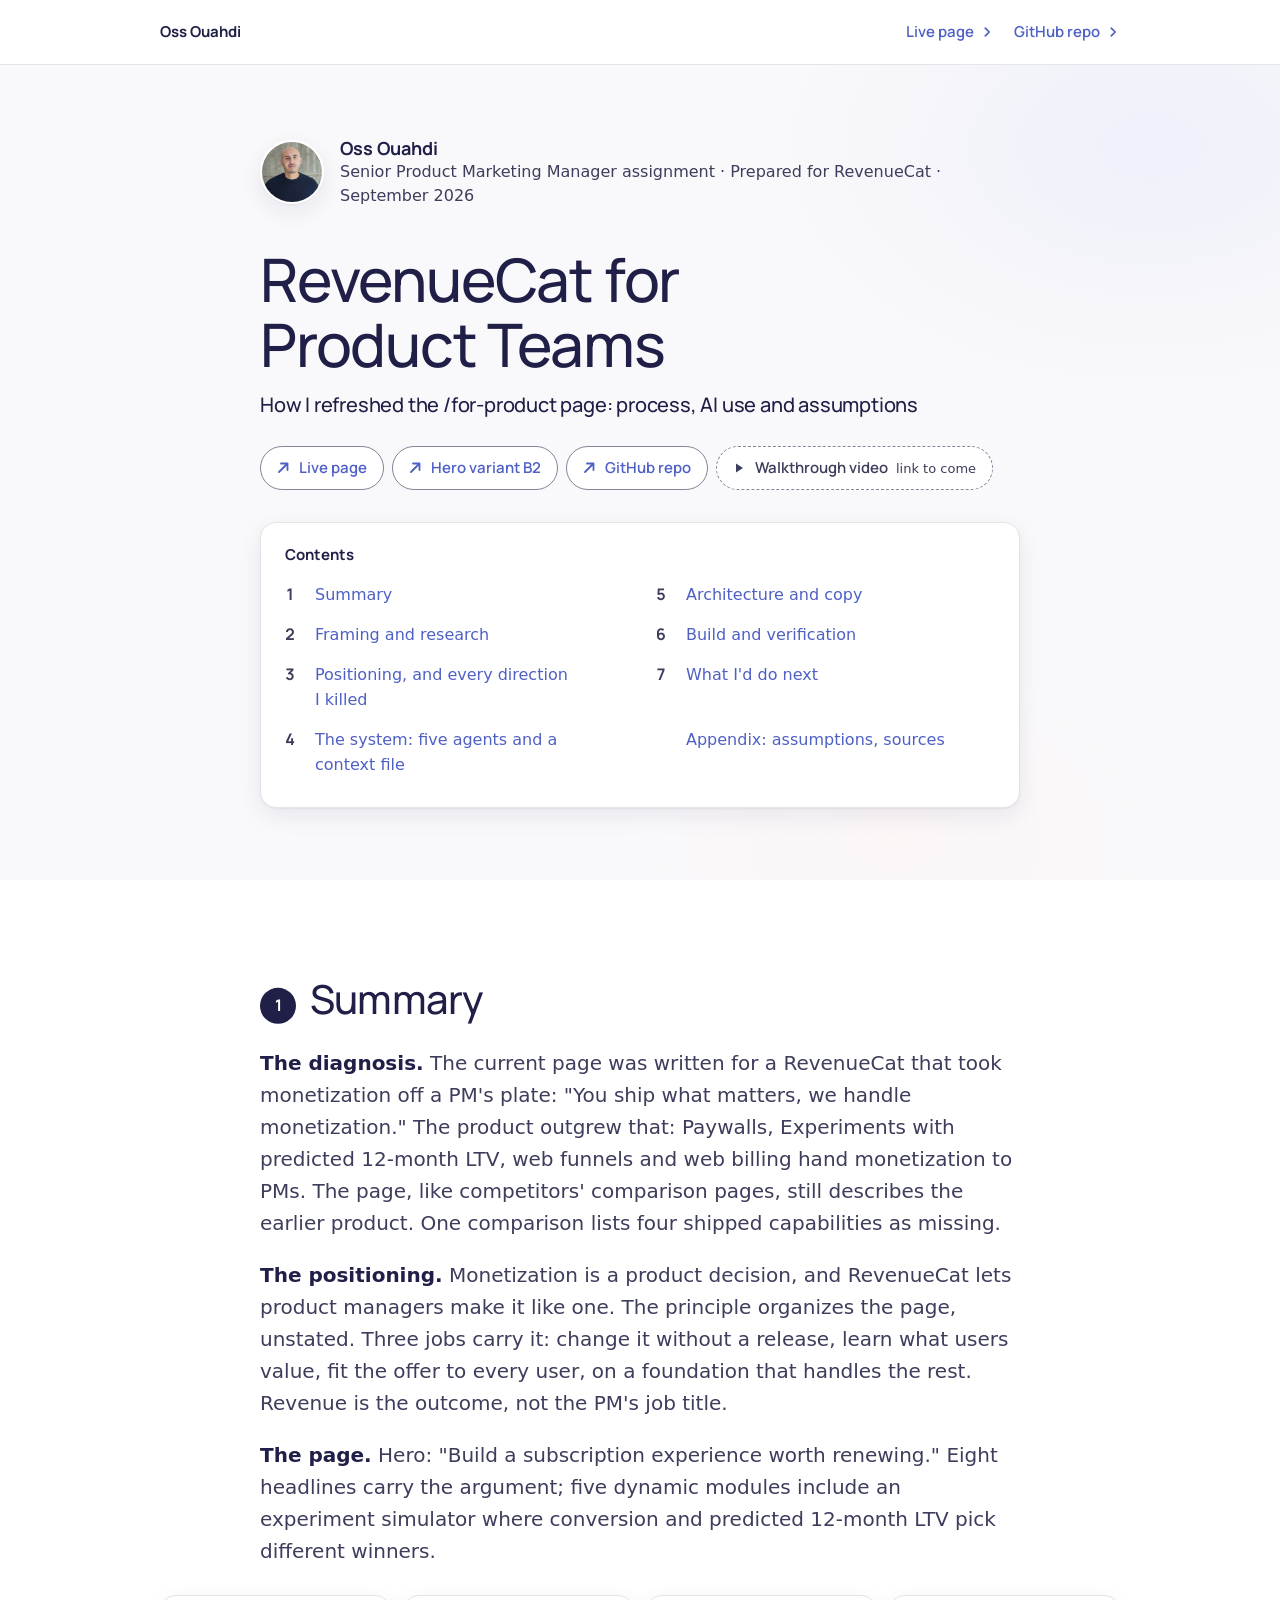
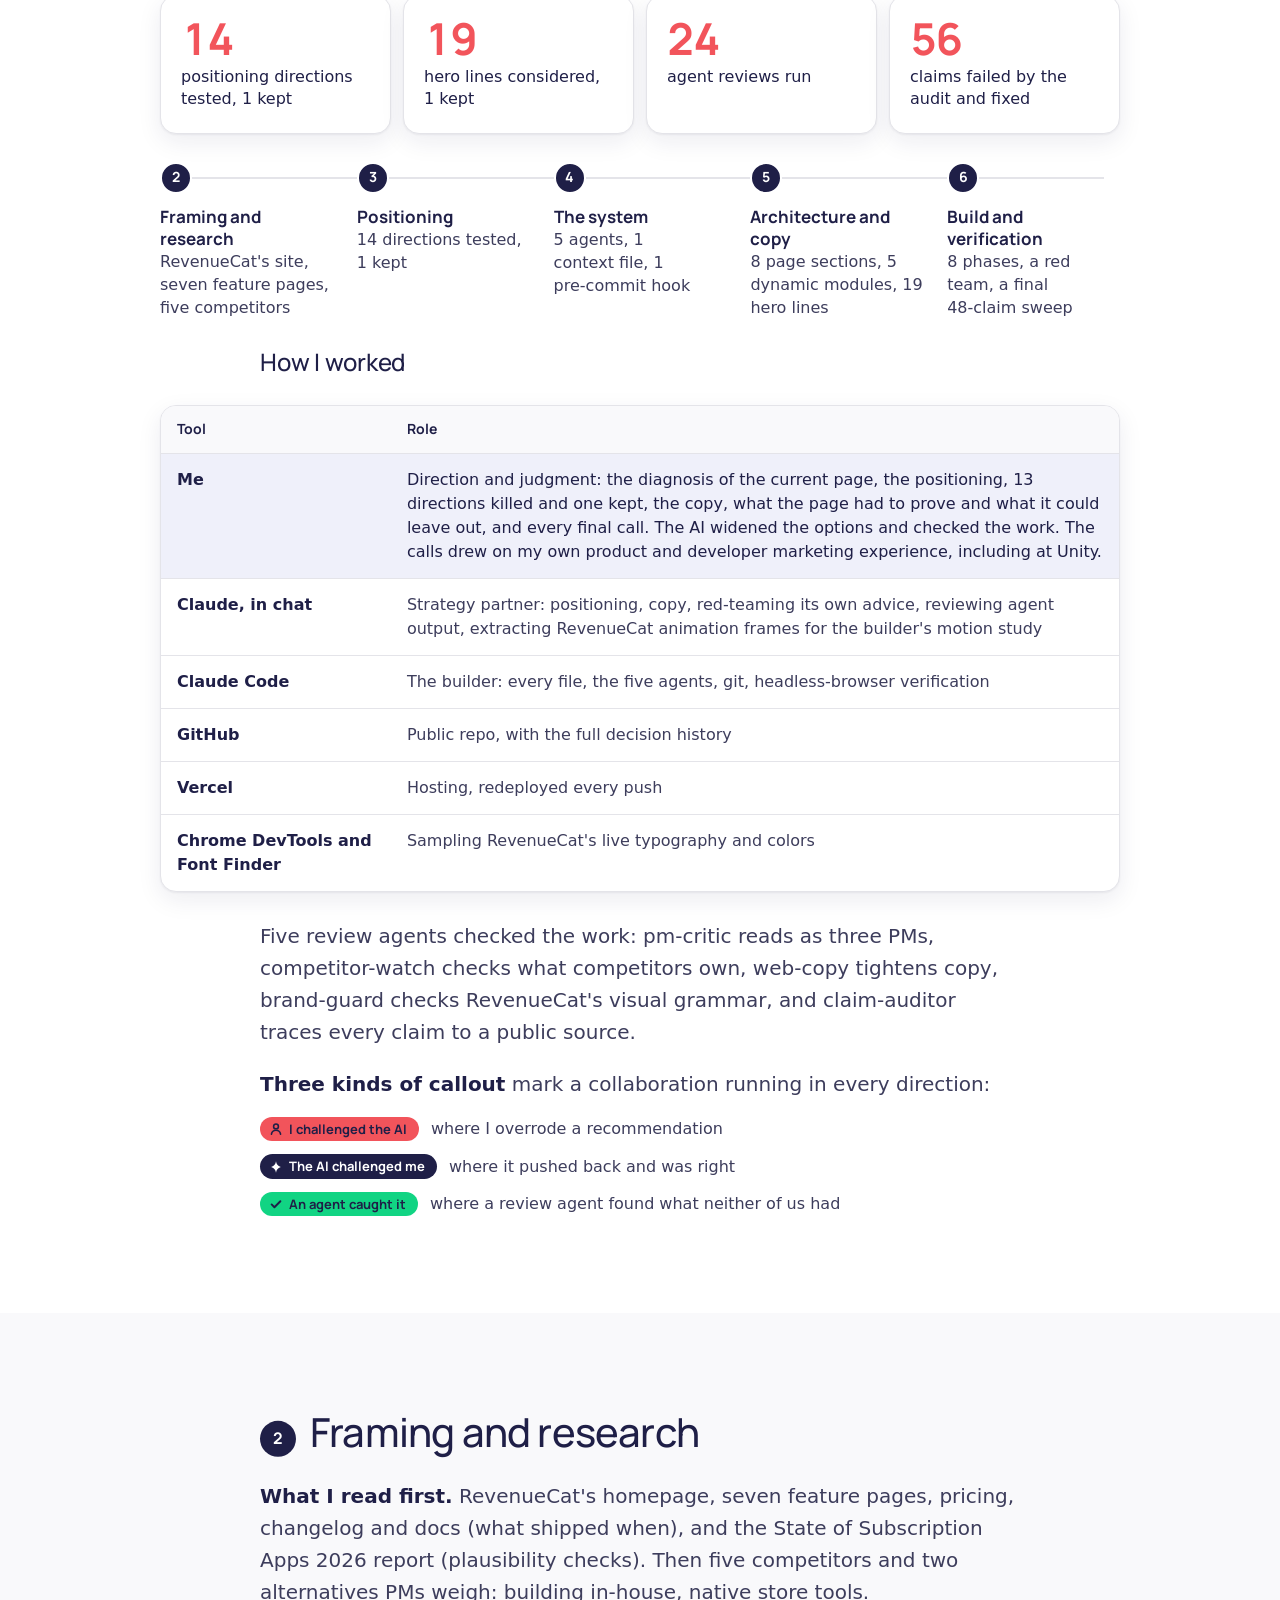
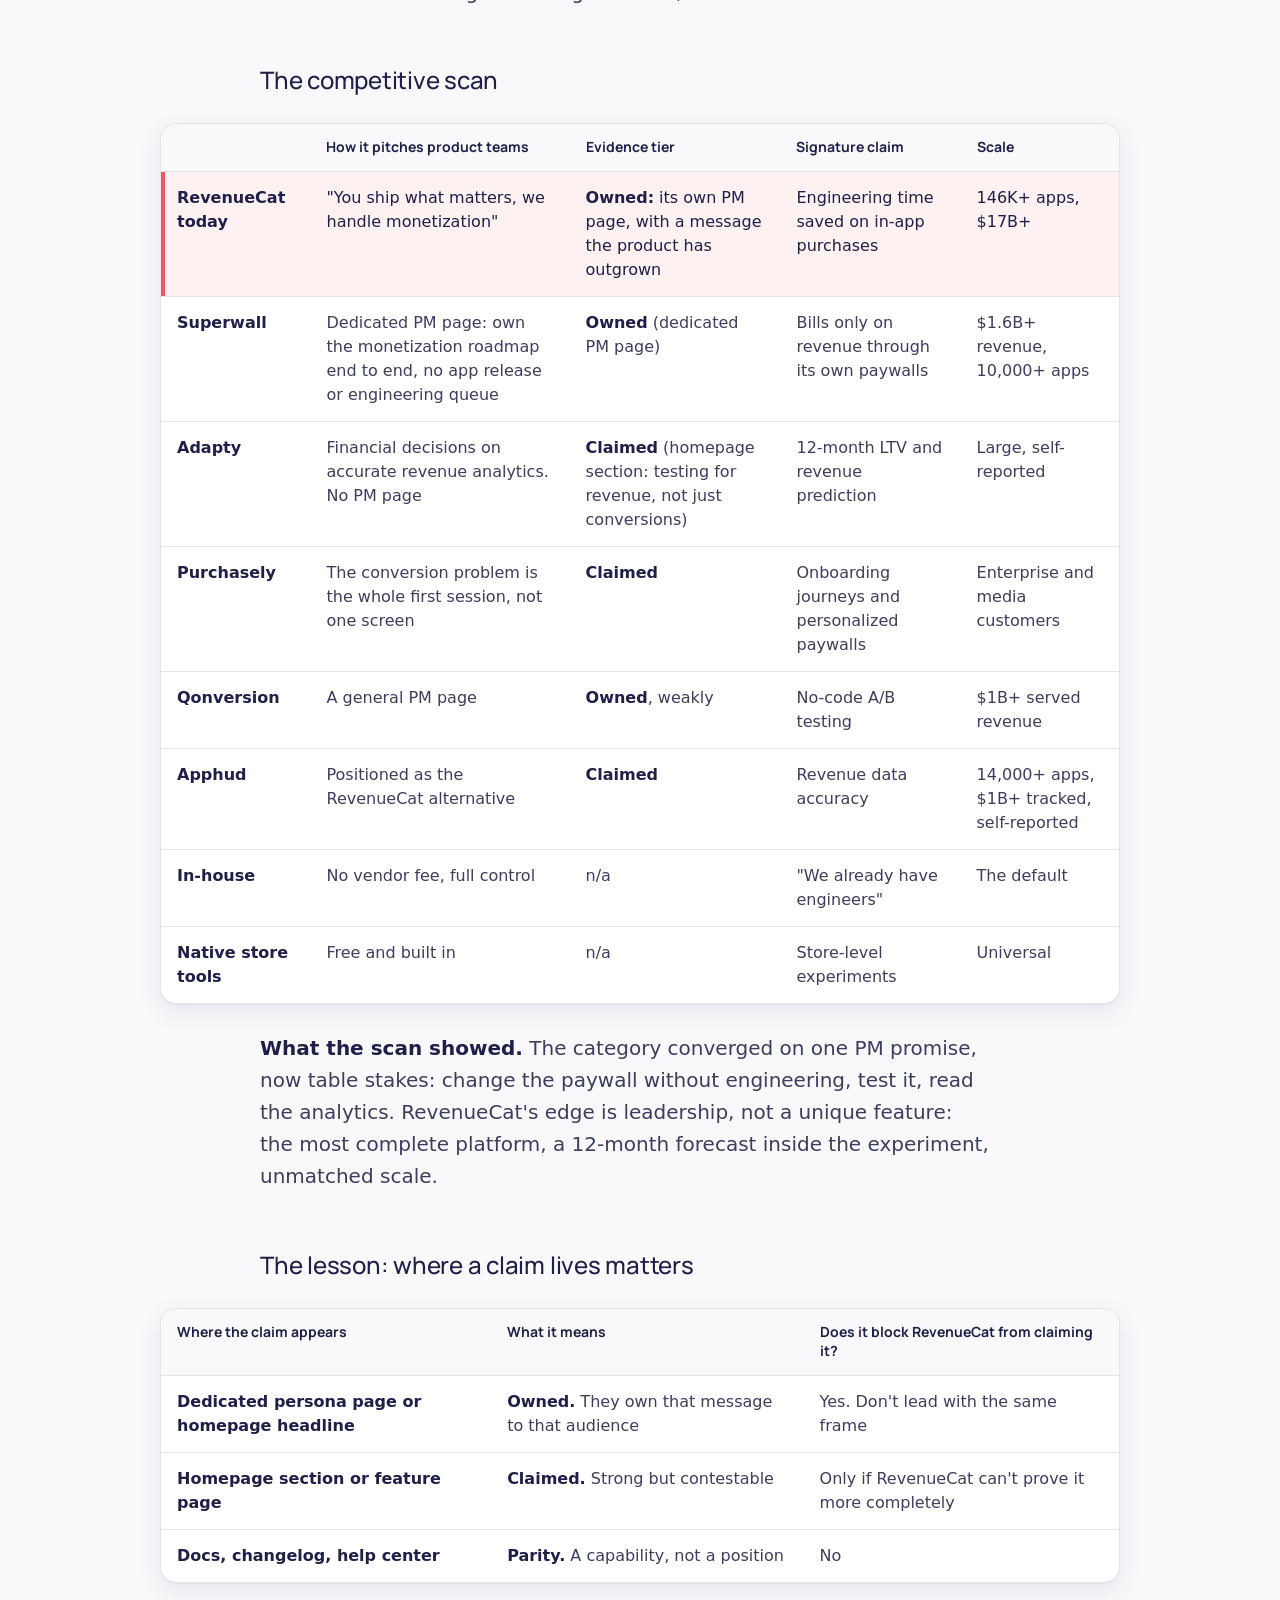
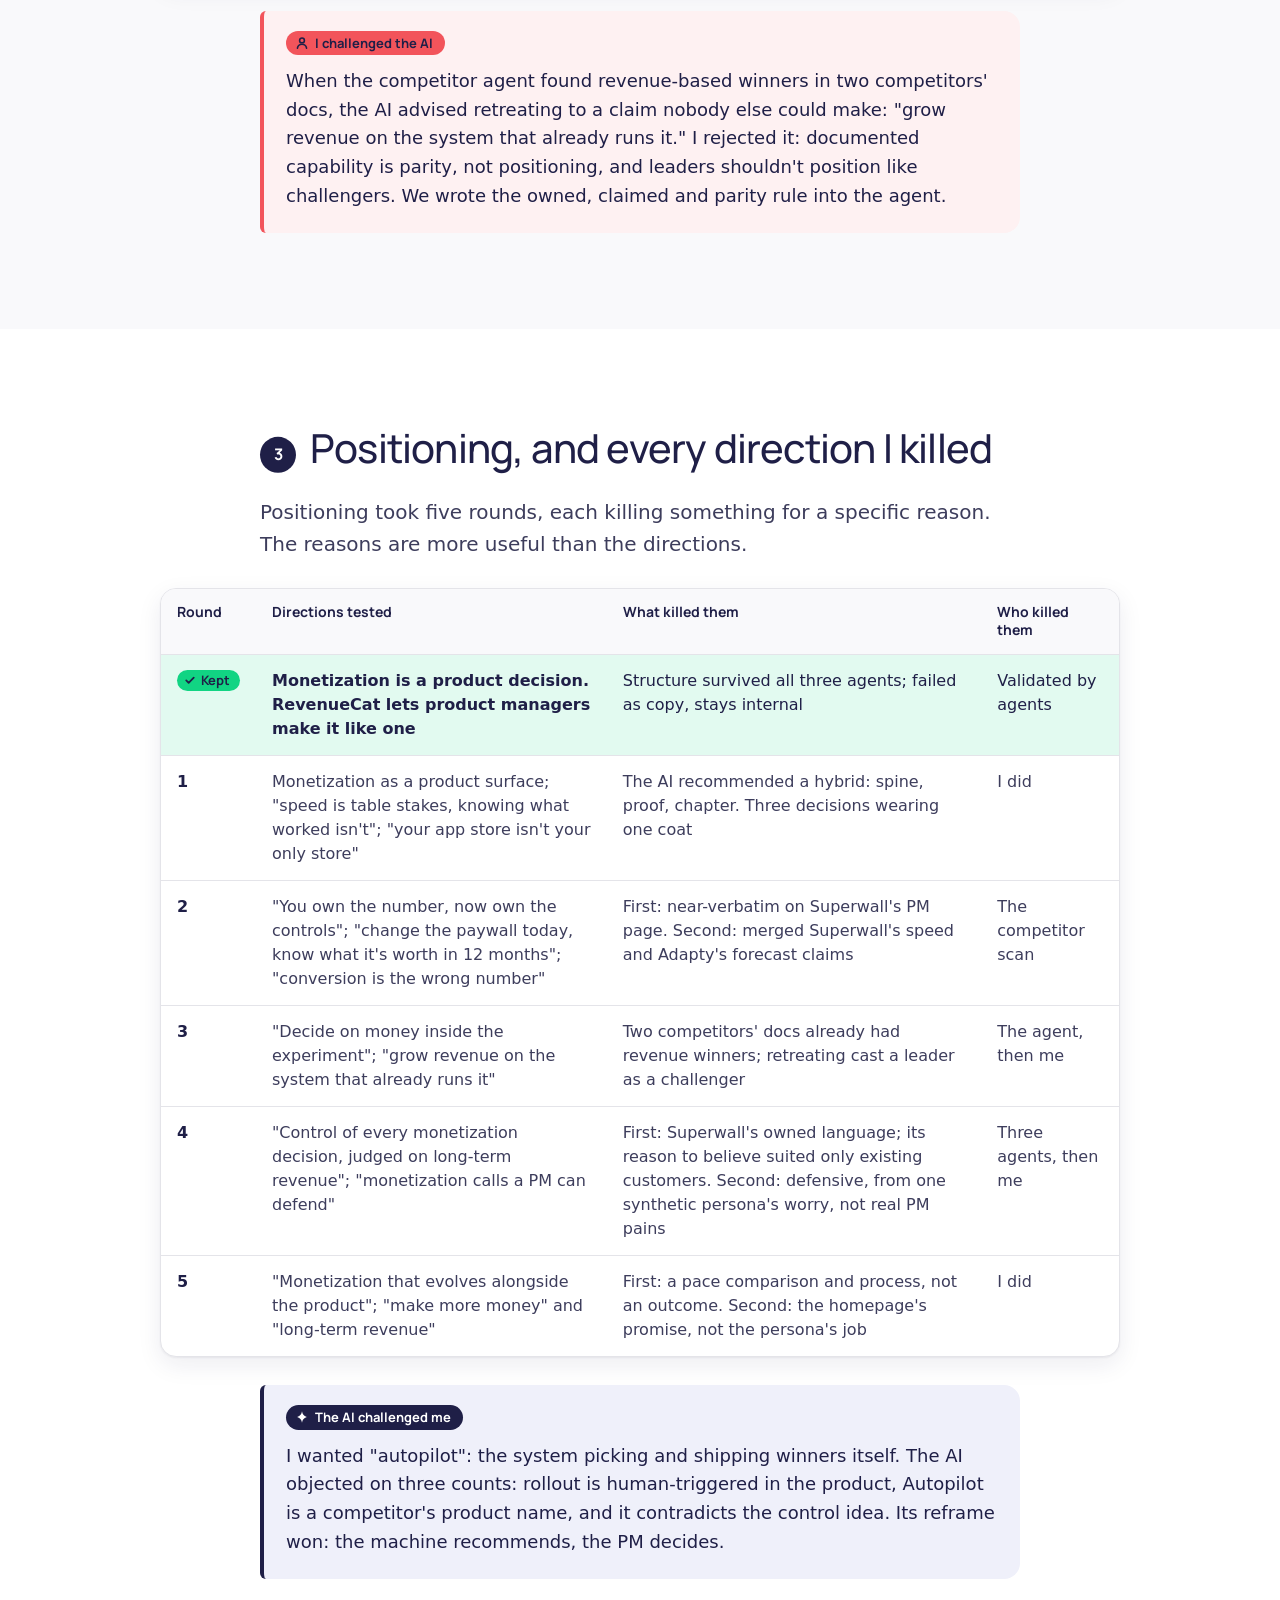
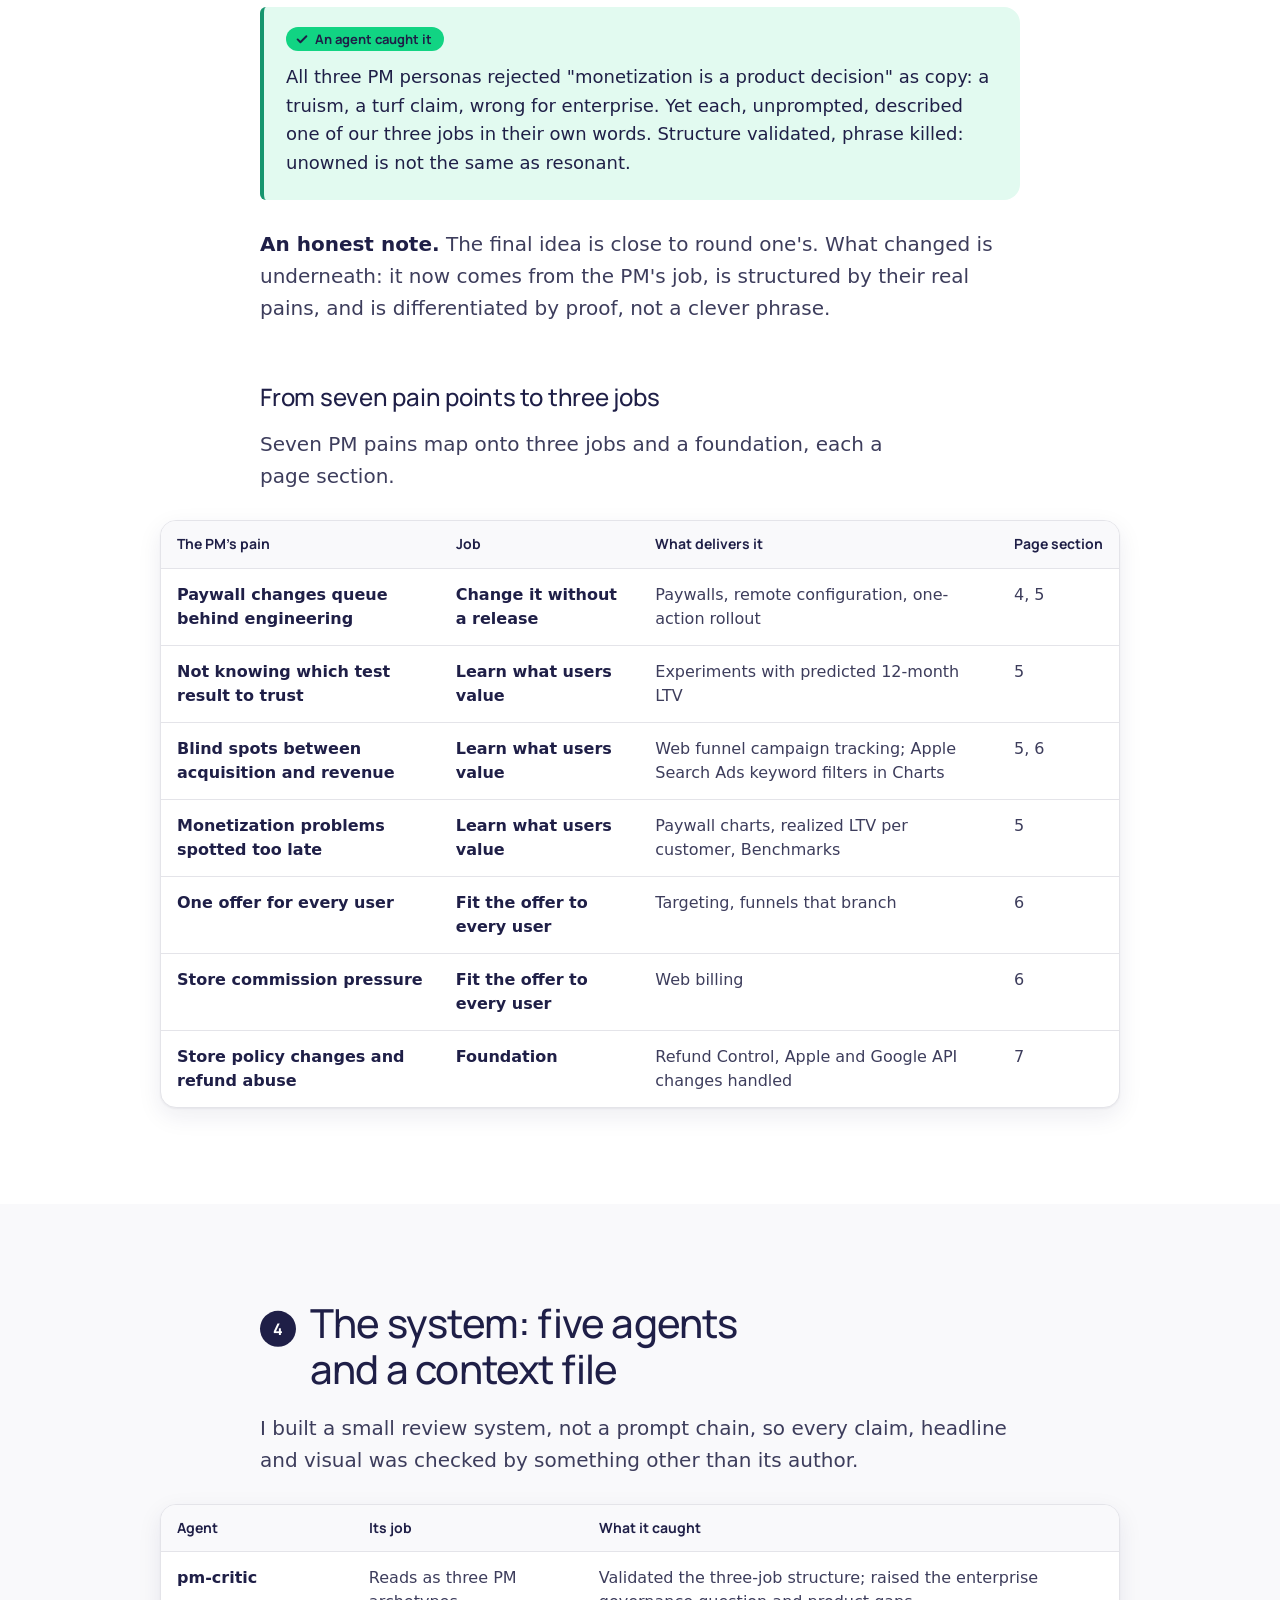
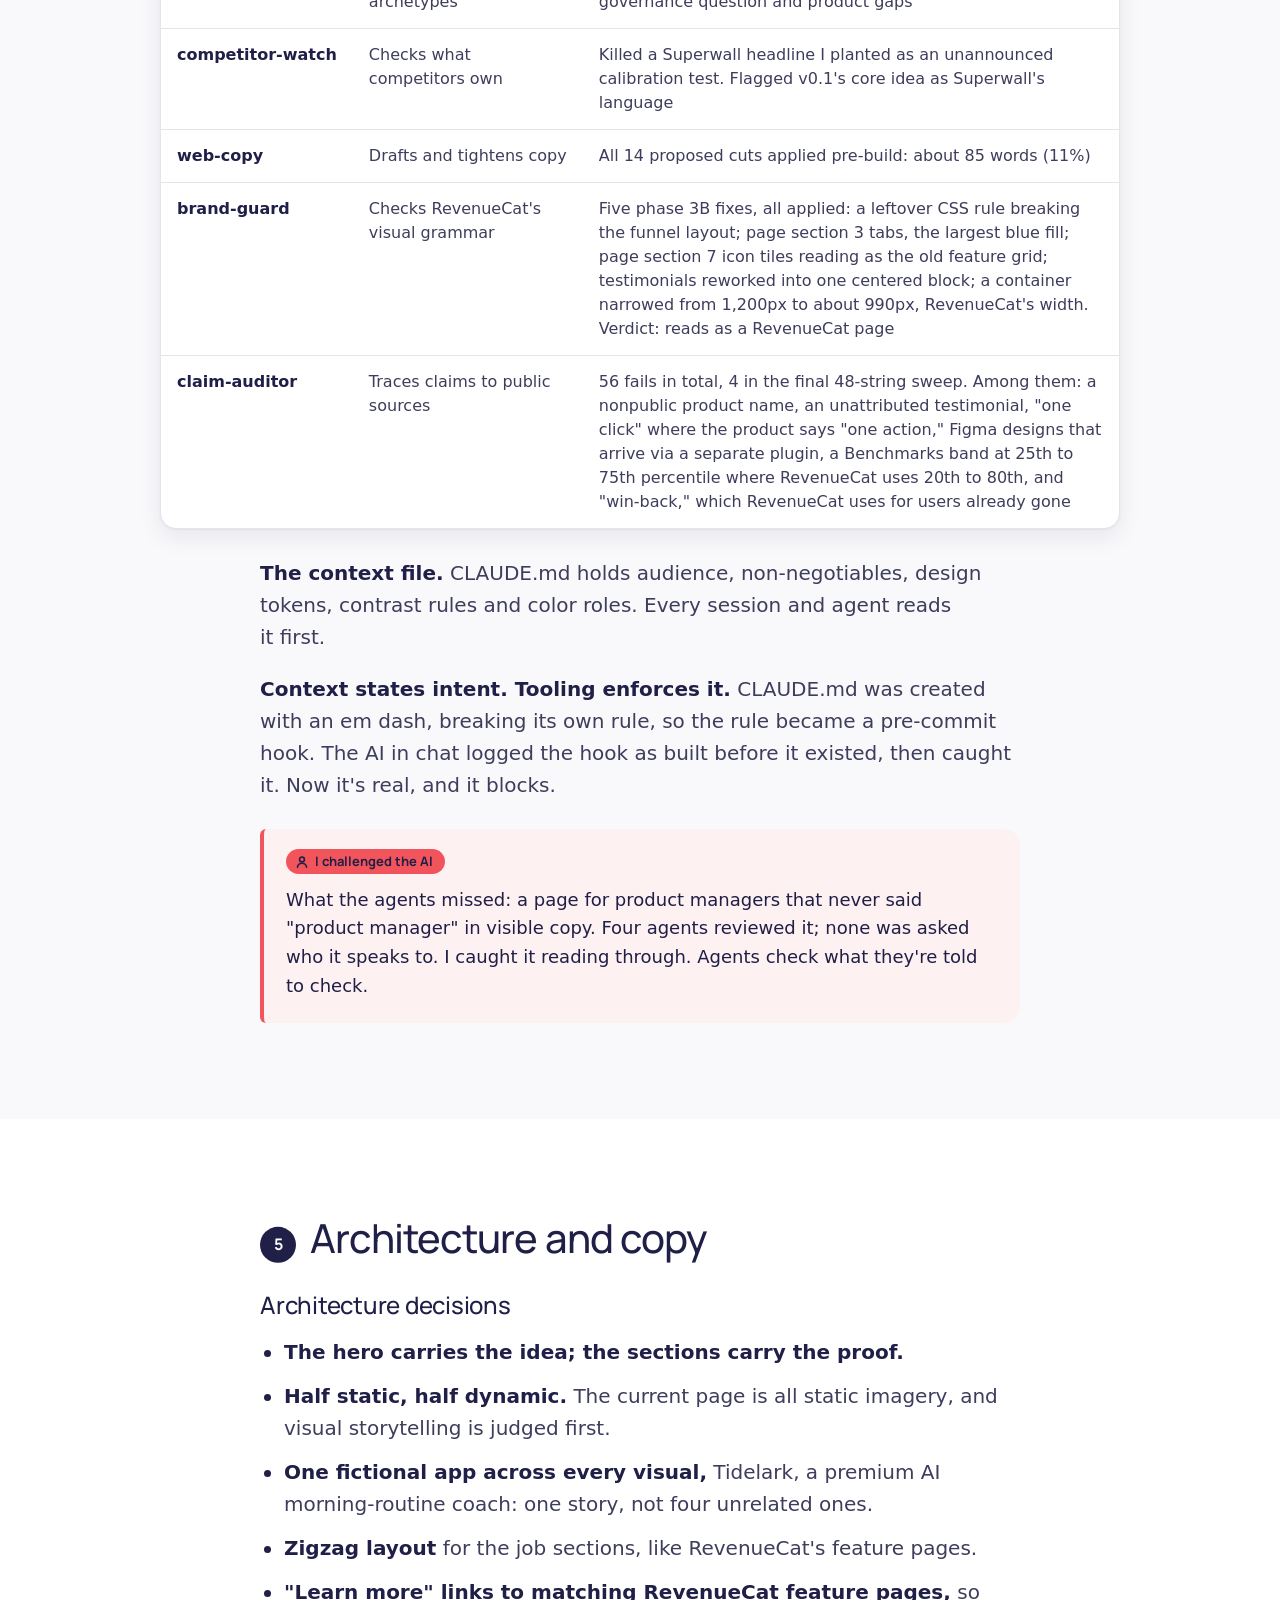
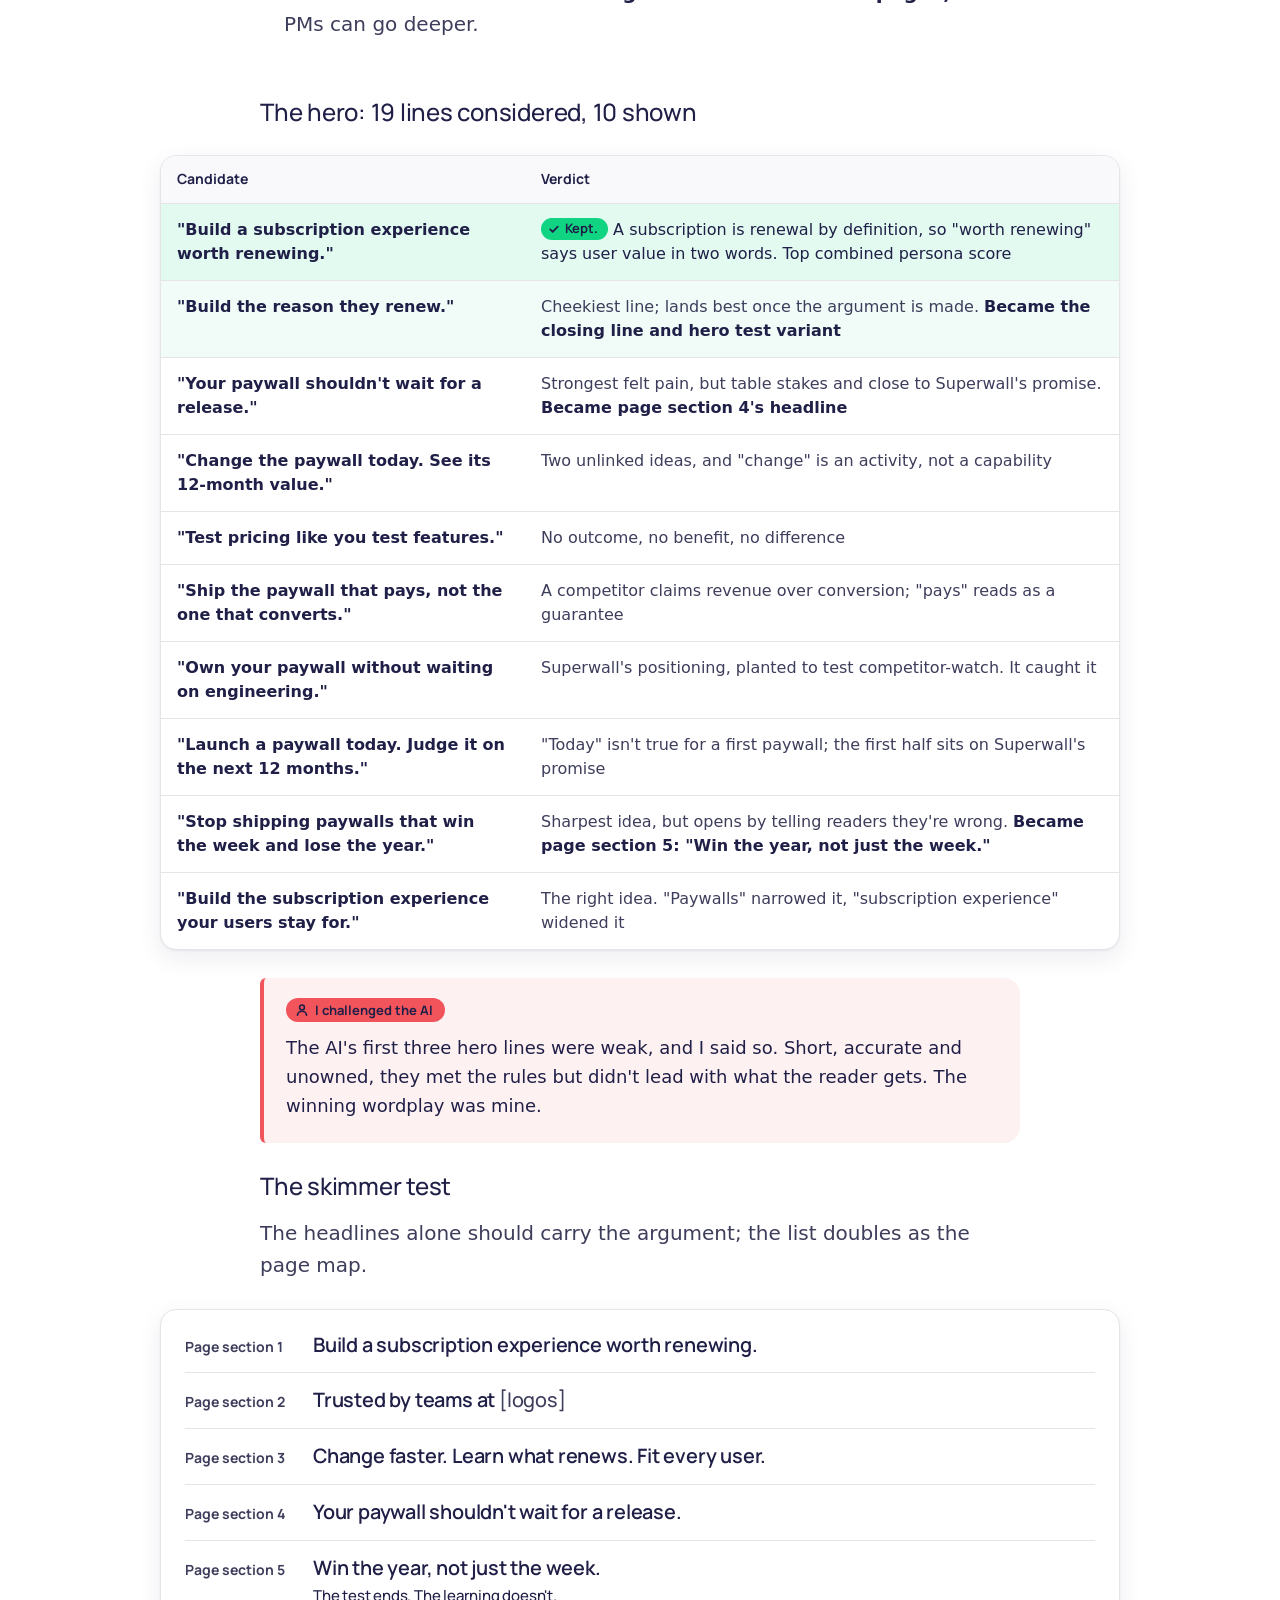
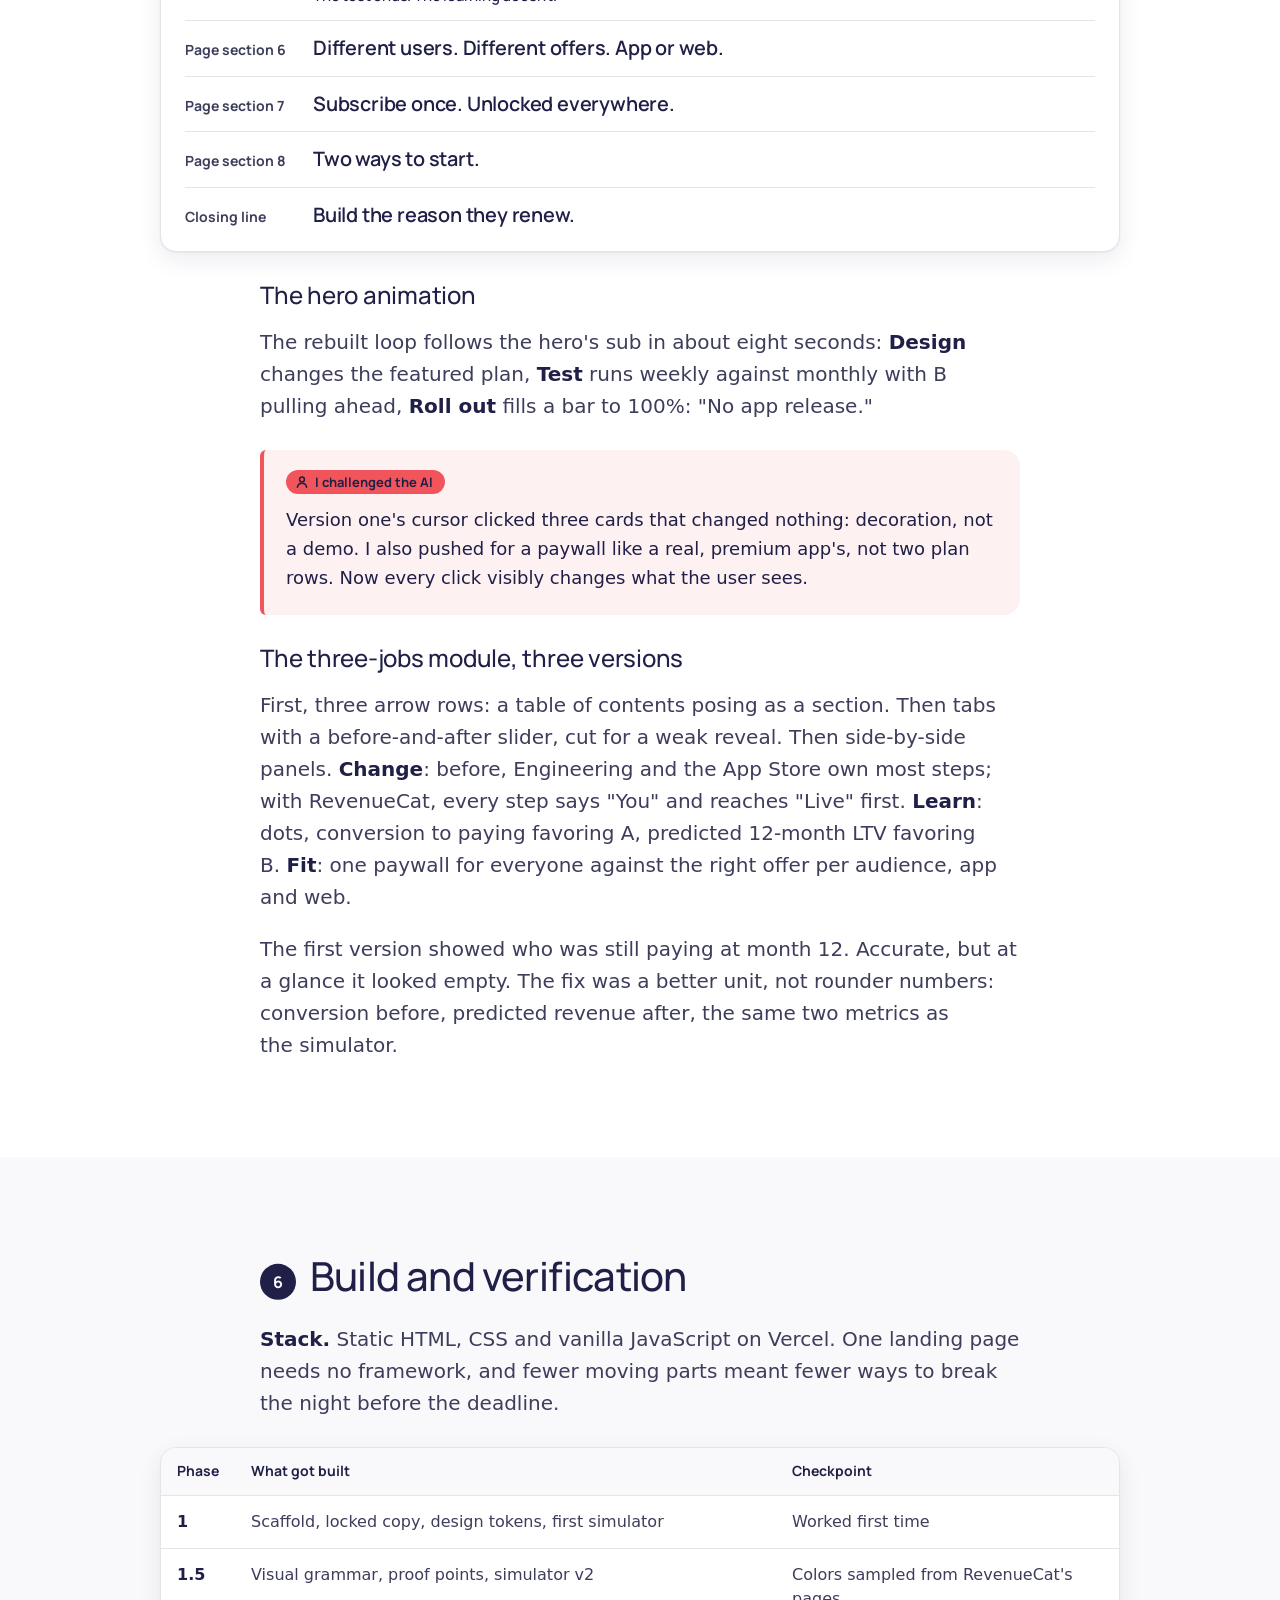
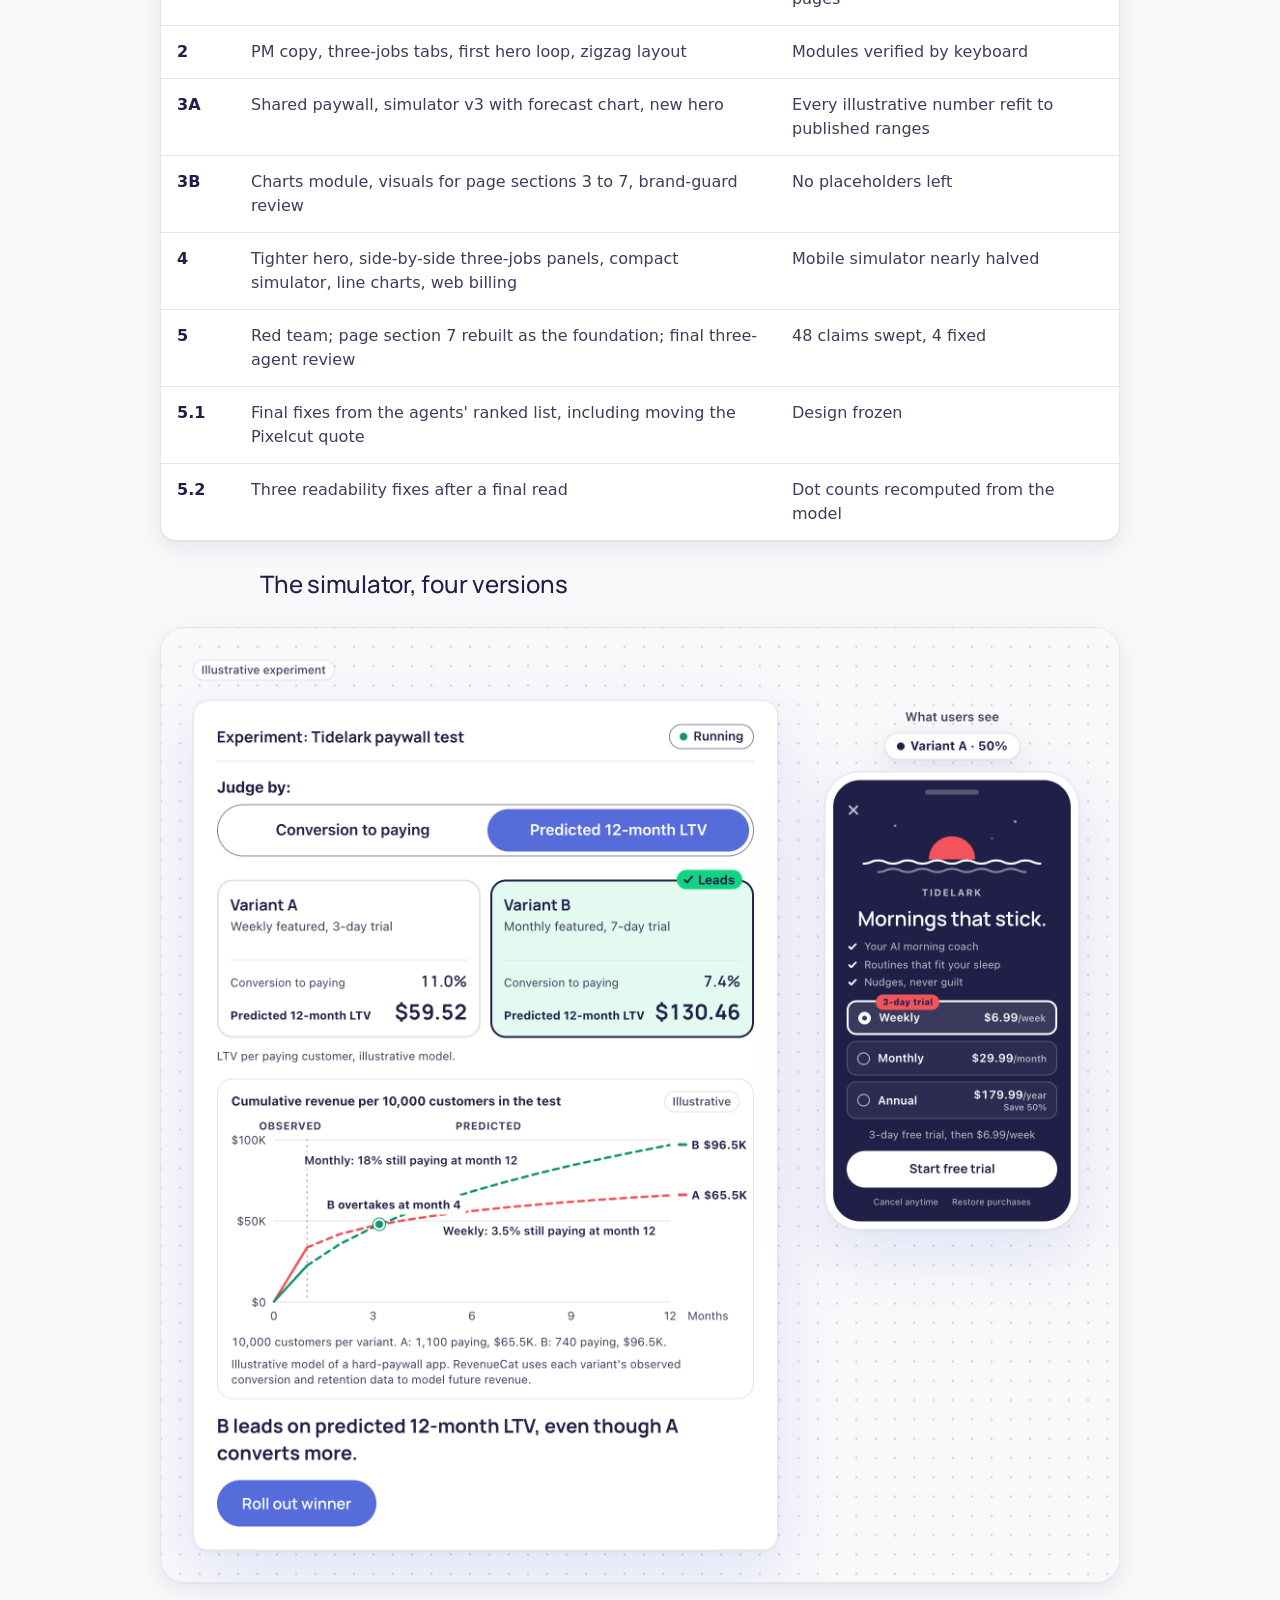
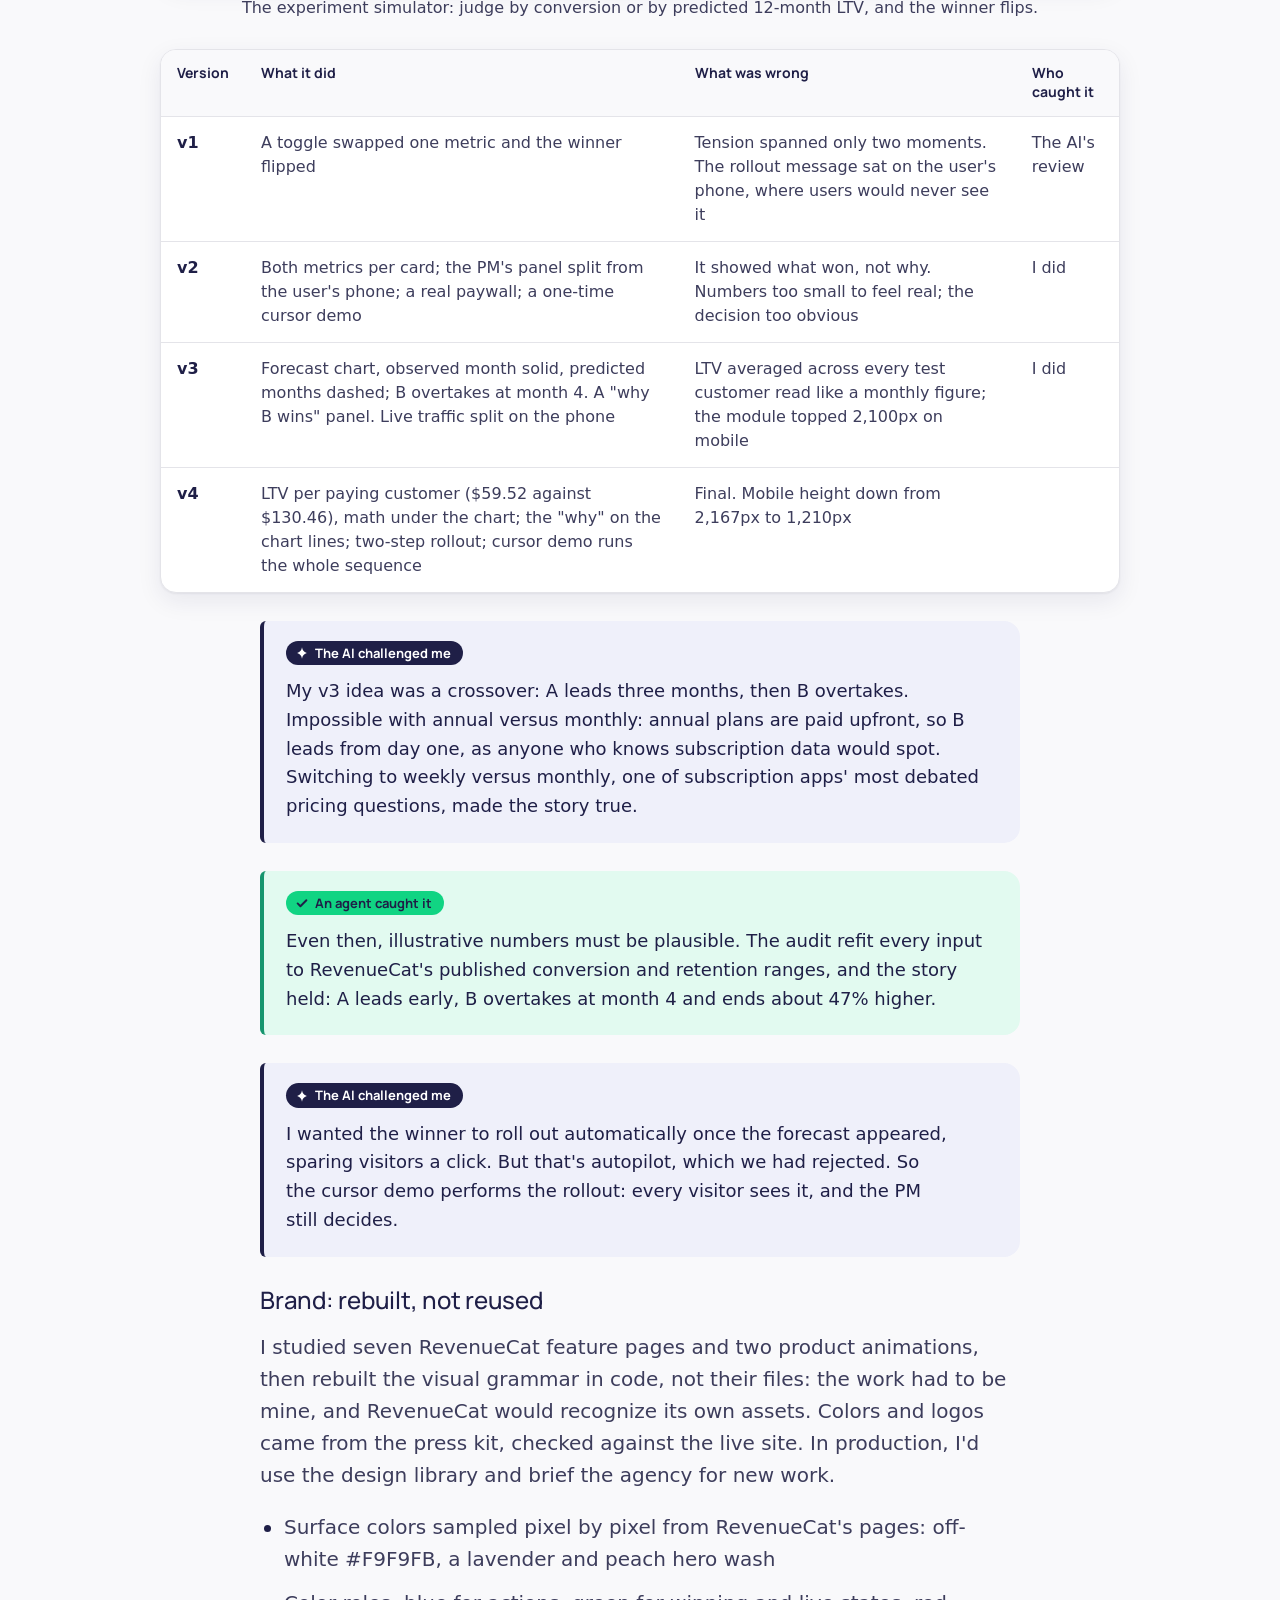
==== commit f02055be: "Build phase 5.2: three readability fixes after a final read - Section 3, Learn: better units, same p" ====
--- a/site/process/index.html
+++ b/site/process/index.html
@@ -323,8 +323,8 @@
       </aside>
 
       <h3 class="h3">The three-jobs module, three versions</h3>
-      <p>First, three arrow rows: a table of contents posing as a section. Then tabs with a before-and-after slider, cut for a weak reveal. Then side-by-side panels. <strong>Change</strong>: before, Engineering and the App Store own most steps; with RevenueCat, every step says "You" and reaches "Live" first. <strong>Learn</strong>: paying customers as dots, week one favoring A, the predicted year B. <strong>Fit</strong>: one paywall for everyone against the right offer per audience, app and web.</p>
-      <p>I asked for B's dots to stay lit. The builder kept them fading, far less than A's, as the model says. Honest proportions beat a cleaner picture.</p>
+      <p>First, three arrow rows: a table of contents posing as a section. Then tabs with a before-and-after slider, cut for a weak reveal. Then side-by-side panels. <strong>Change</strong>: before, Engineering and the App Store own most steps; with RevenueCat, every step says "You" and reaches "Live" first. <strong>Learn</strong>: dots, conversion to paying favoring A, predicted <span class="nowrap">12-month</span> LTV favoring B. <strong>Fit</strong>: one paywall for everyone against the right offer per audience, app and web.</p>
+      <p>The first version showed who was still paying at month 12. Accurate, but at a glance it looked empty. The fix was a better unit, not rounder numbers: conversion before, predicted revenue after, the same two metrics as the simulator.</p>
     </div>
   </section>
 
@@ -349,6 +349,7 @@
             <tr><th scope="row" data-label="Phase">4</th><td data-label="What got built">Tighter hero, side-by-side three-jobs panels, compact simulator, line charts, web billing</td><td data-label="Checkpoint">Mobile simulator nearly halved</td></tr>
             <tr><th scope="row" data-label="Phase">5</th><td data-label="What got built">Red team; page section 7 rebuilt as the foundation; final three-agent review</td><td data-label="Checkpoint">48 claims swept, 4 fixed</td></tr>
             <tr><th scope="row" data-label="Phase">5.1</th><td data-label="What got built">Final fixes from the agents' ranked list, including moving the Pixelcut quote</td><td data-label="Checkpoint">Design frozen</td></tr>
+            <tr><th scope="row" data-label="Phase">5.2</th><td data-label="What got built">Three readability fixes after a final read</td><td data-label="Checkpoint">Dot counts recomputed from the model</td></tr>
           </tbody>
         </table>
       </div>
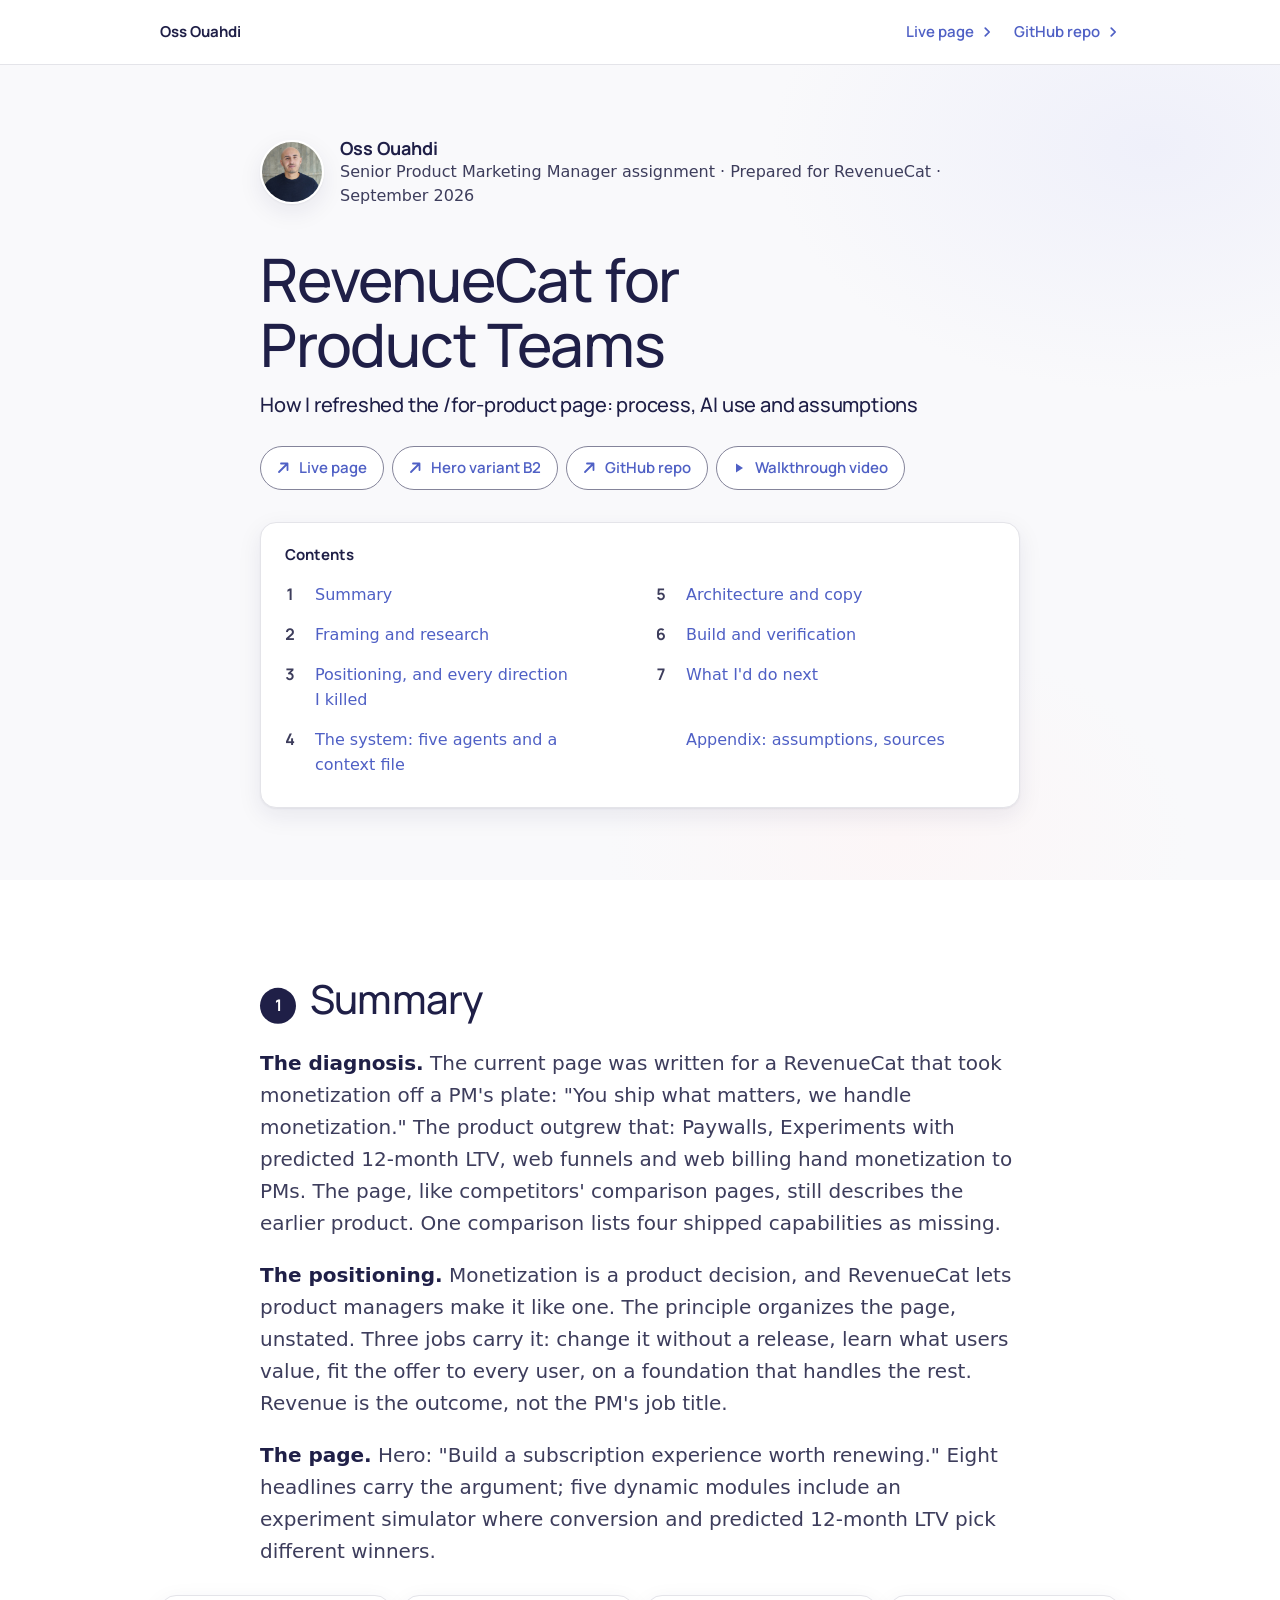
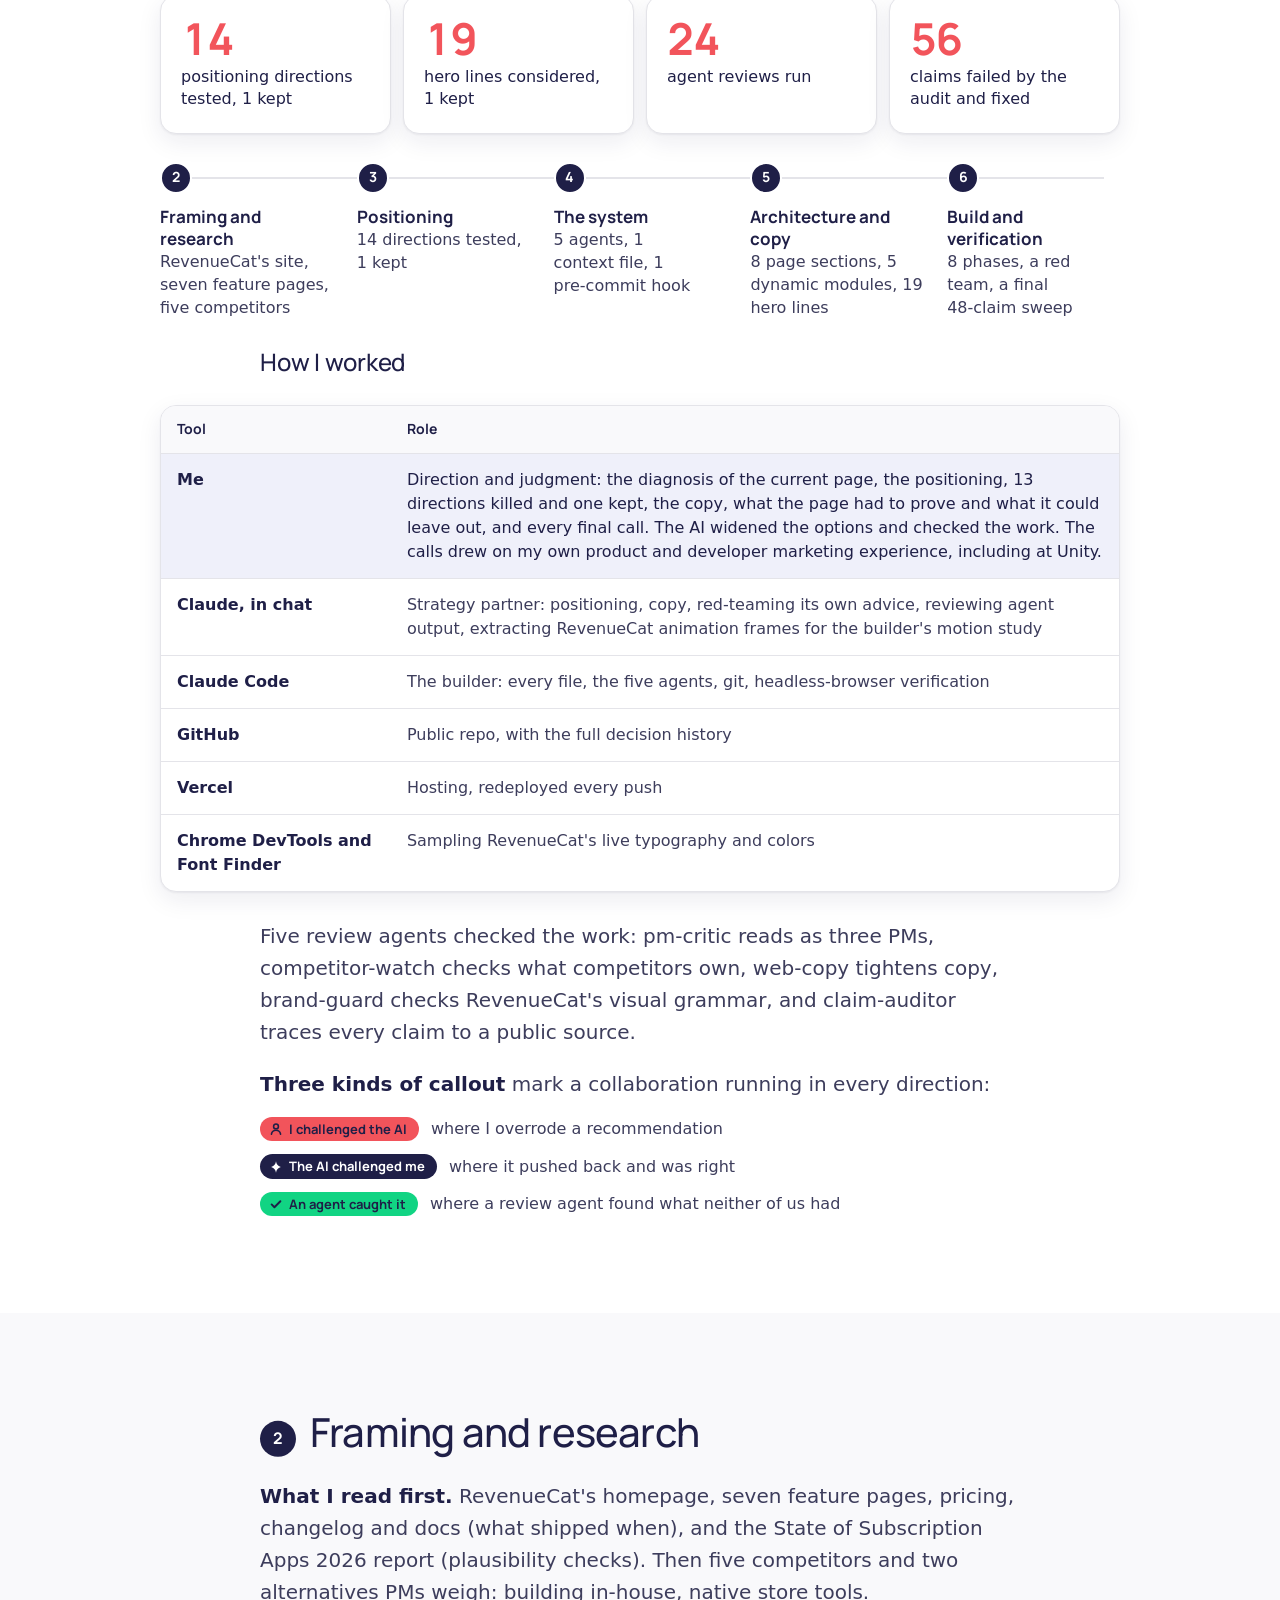
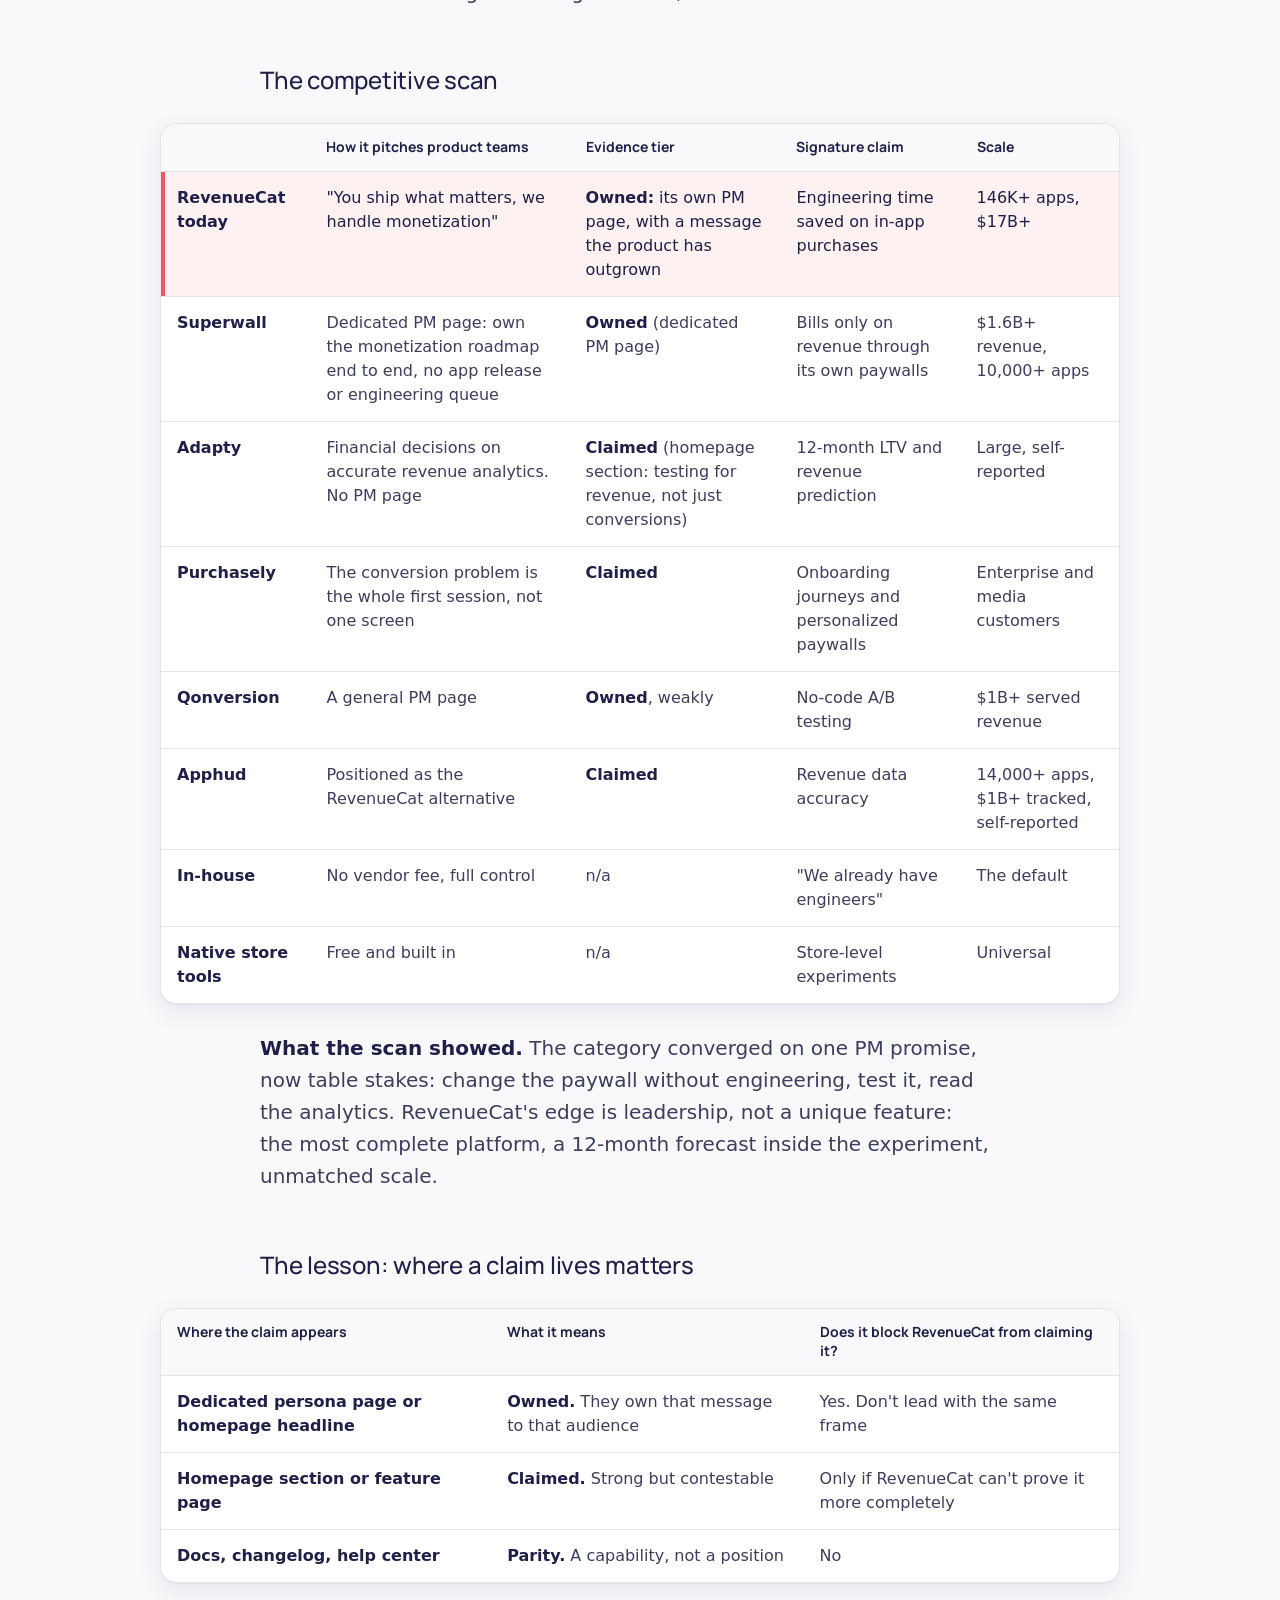
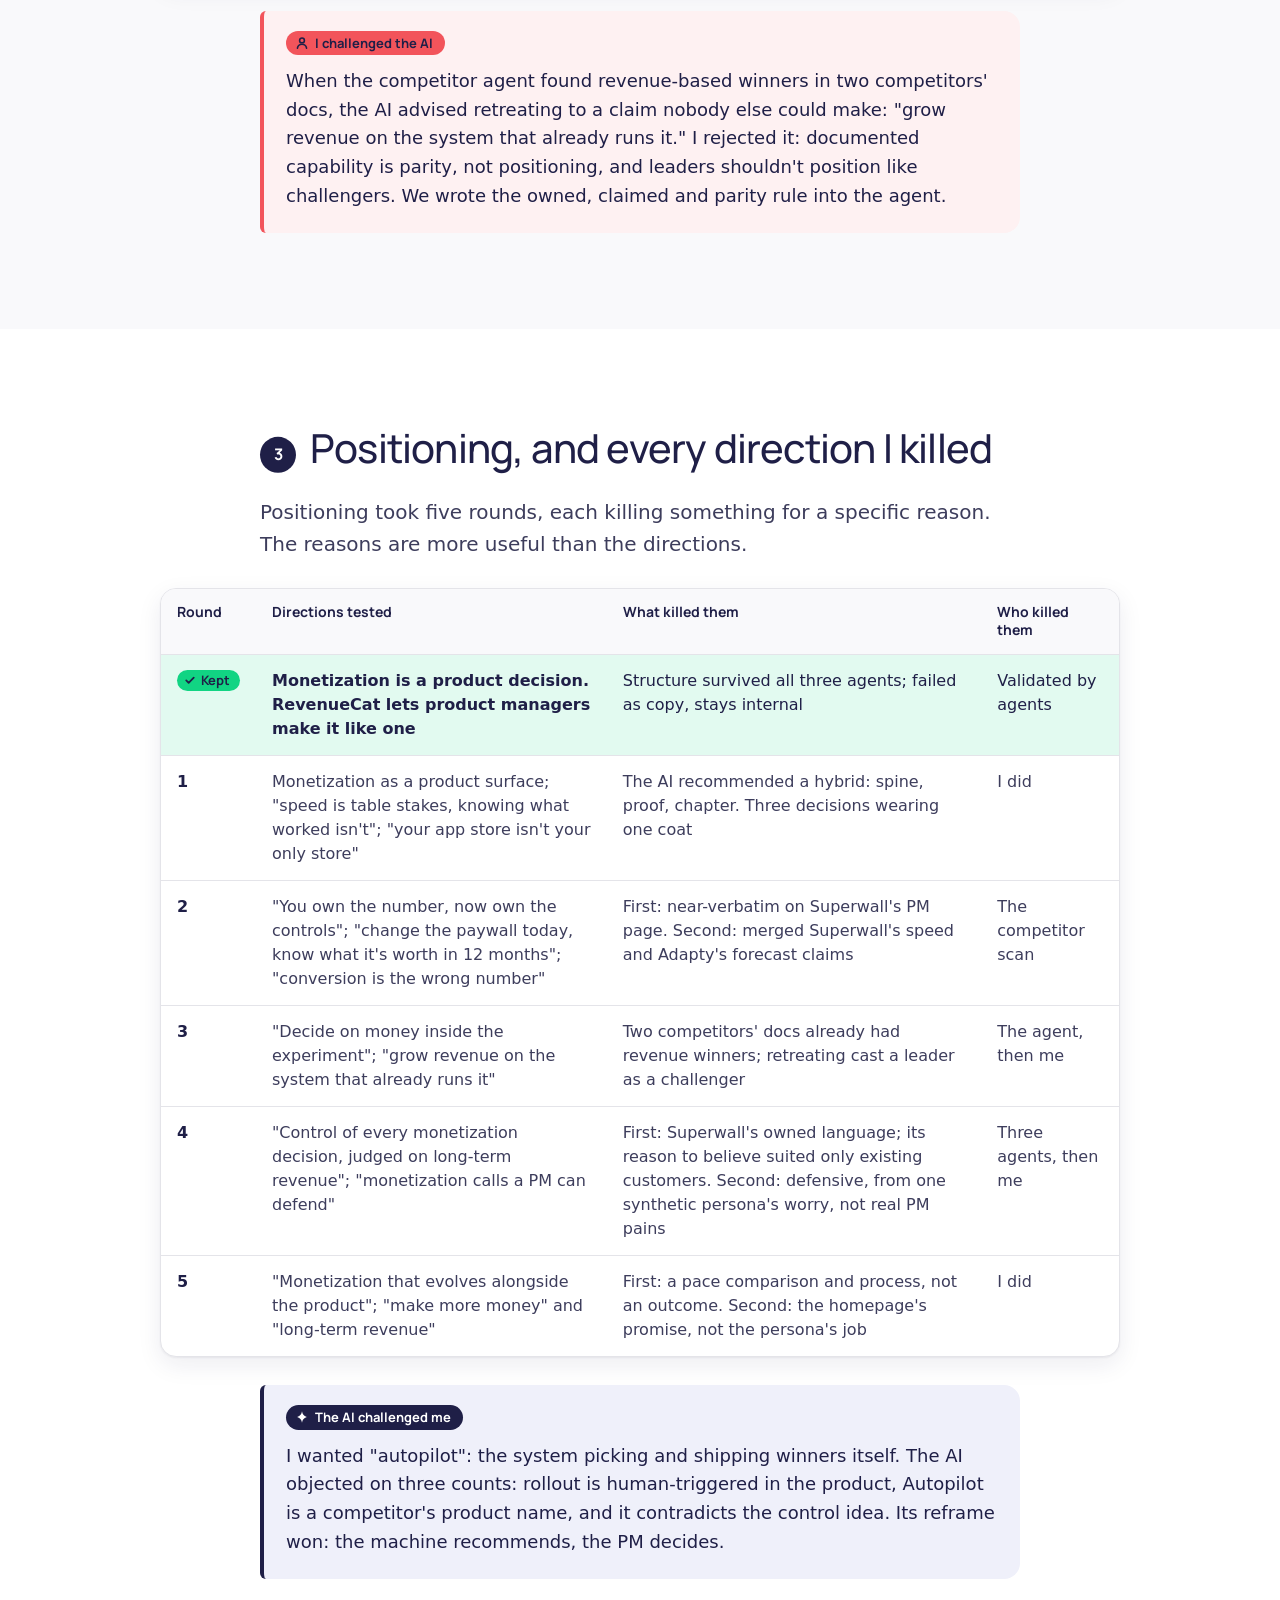
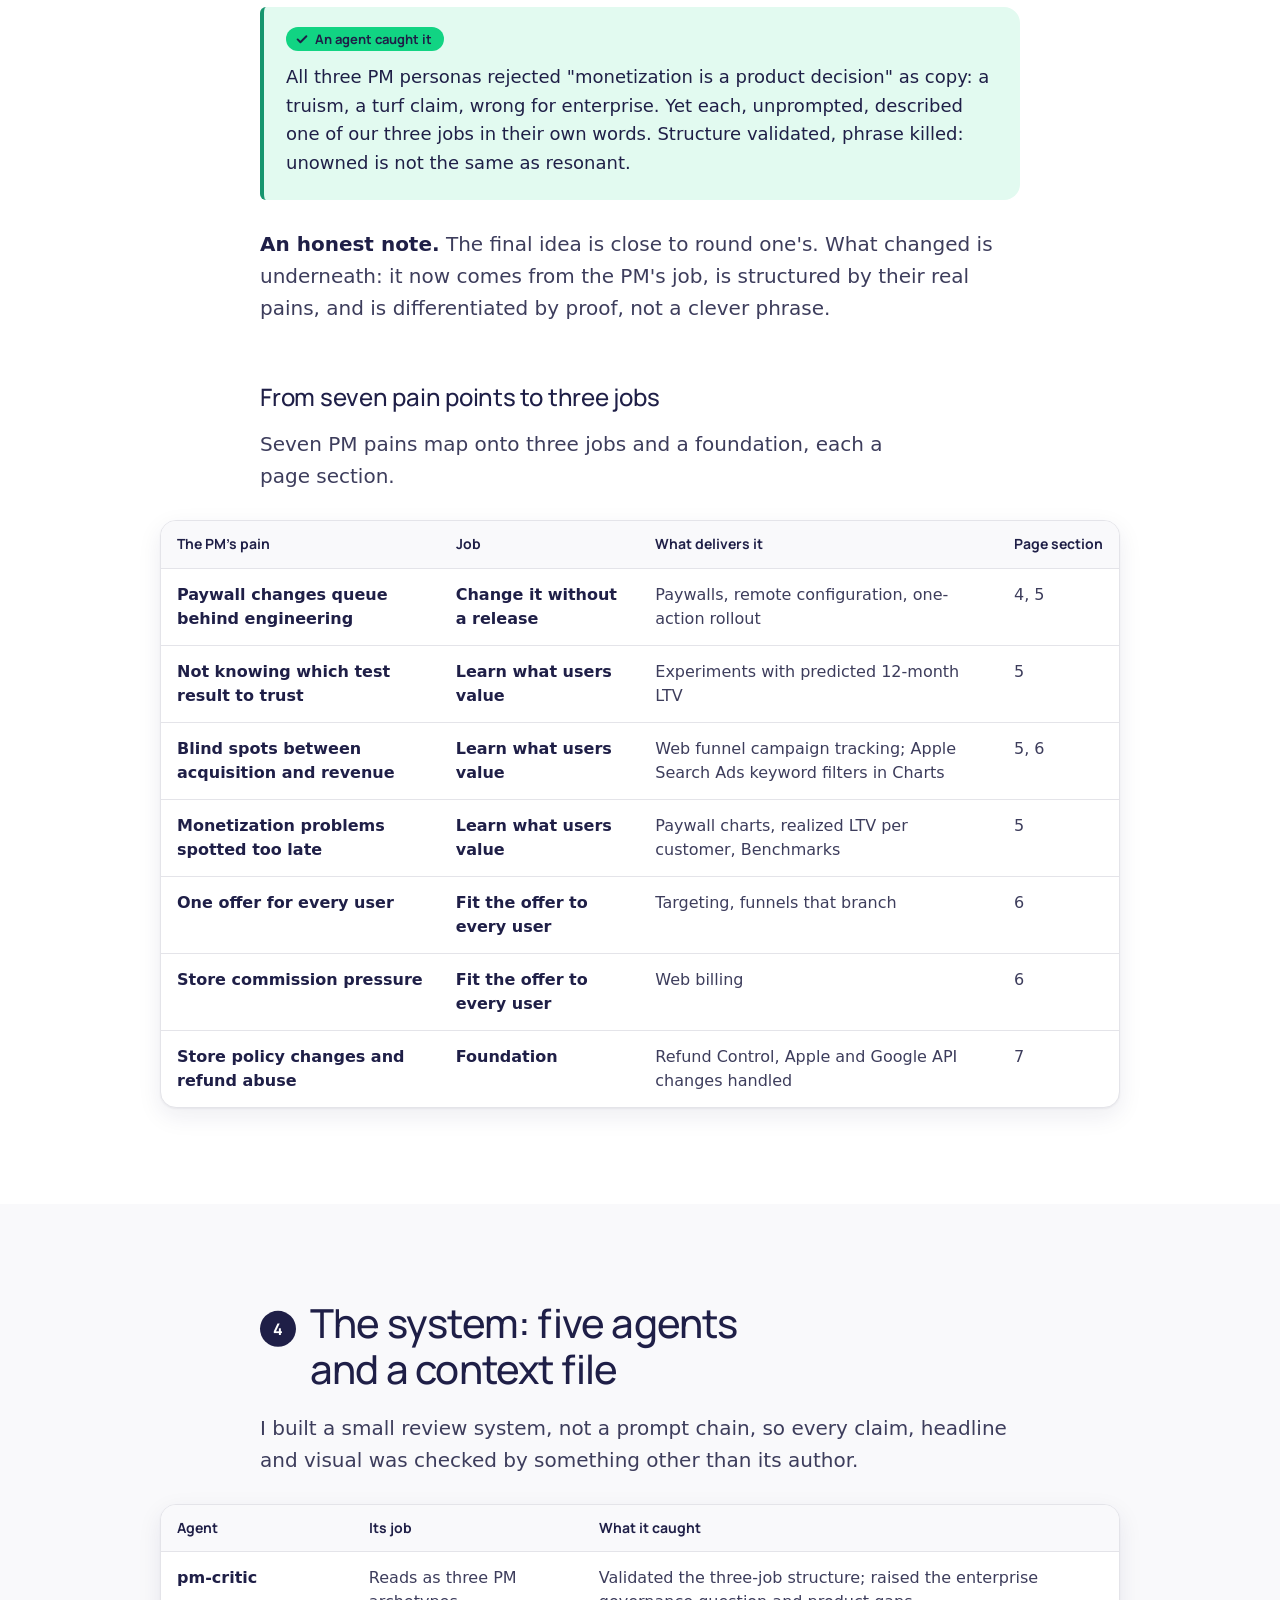
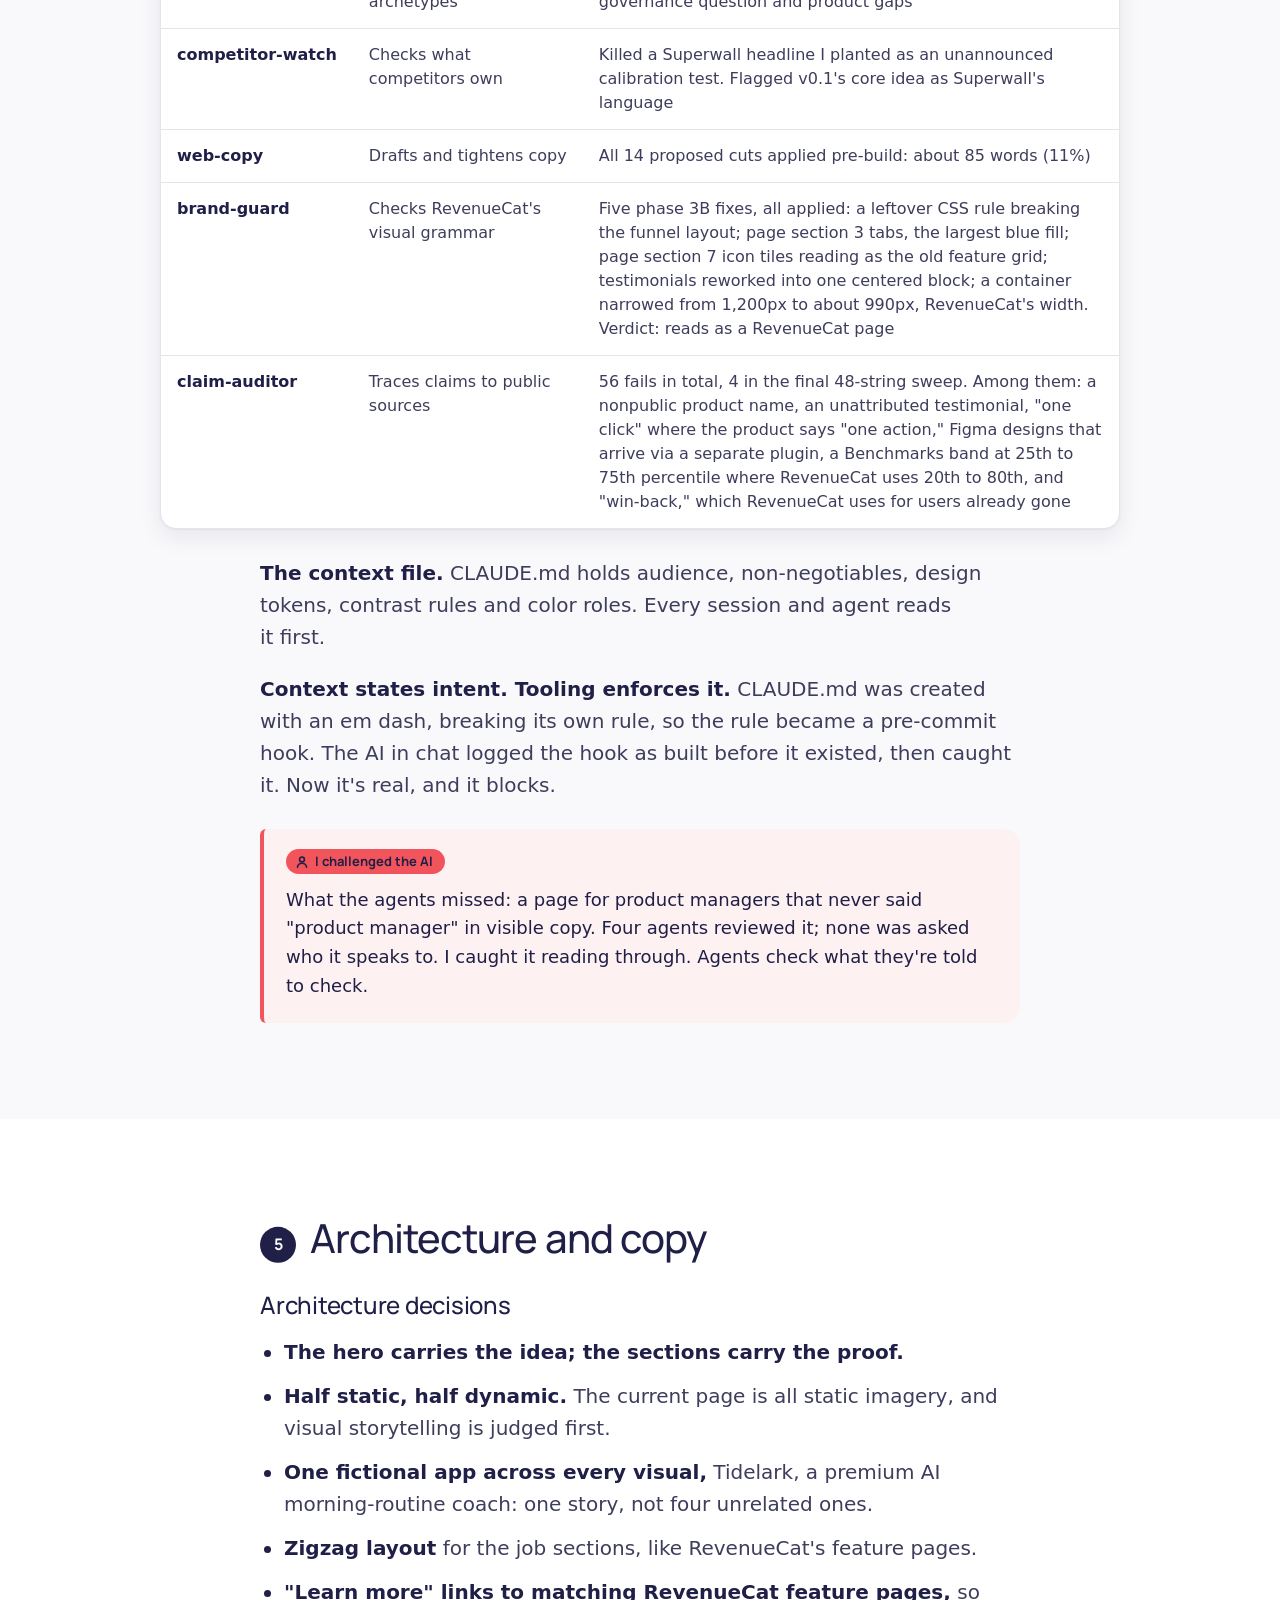
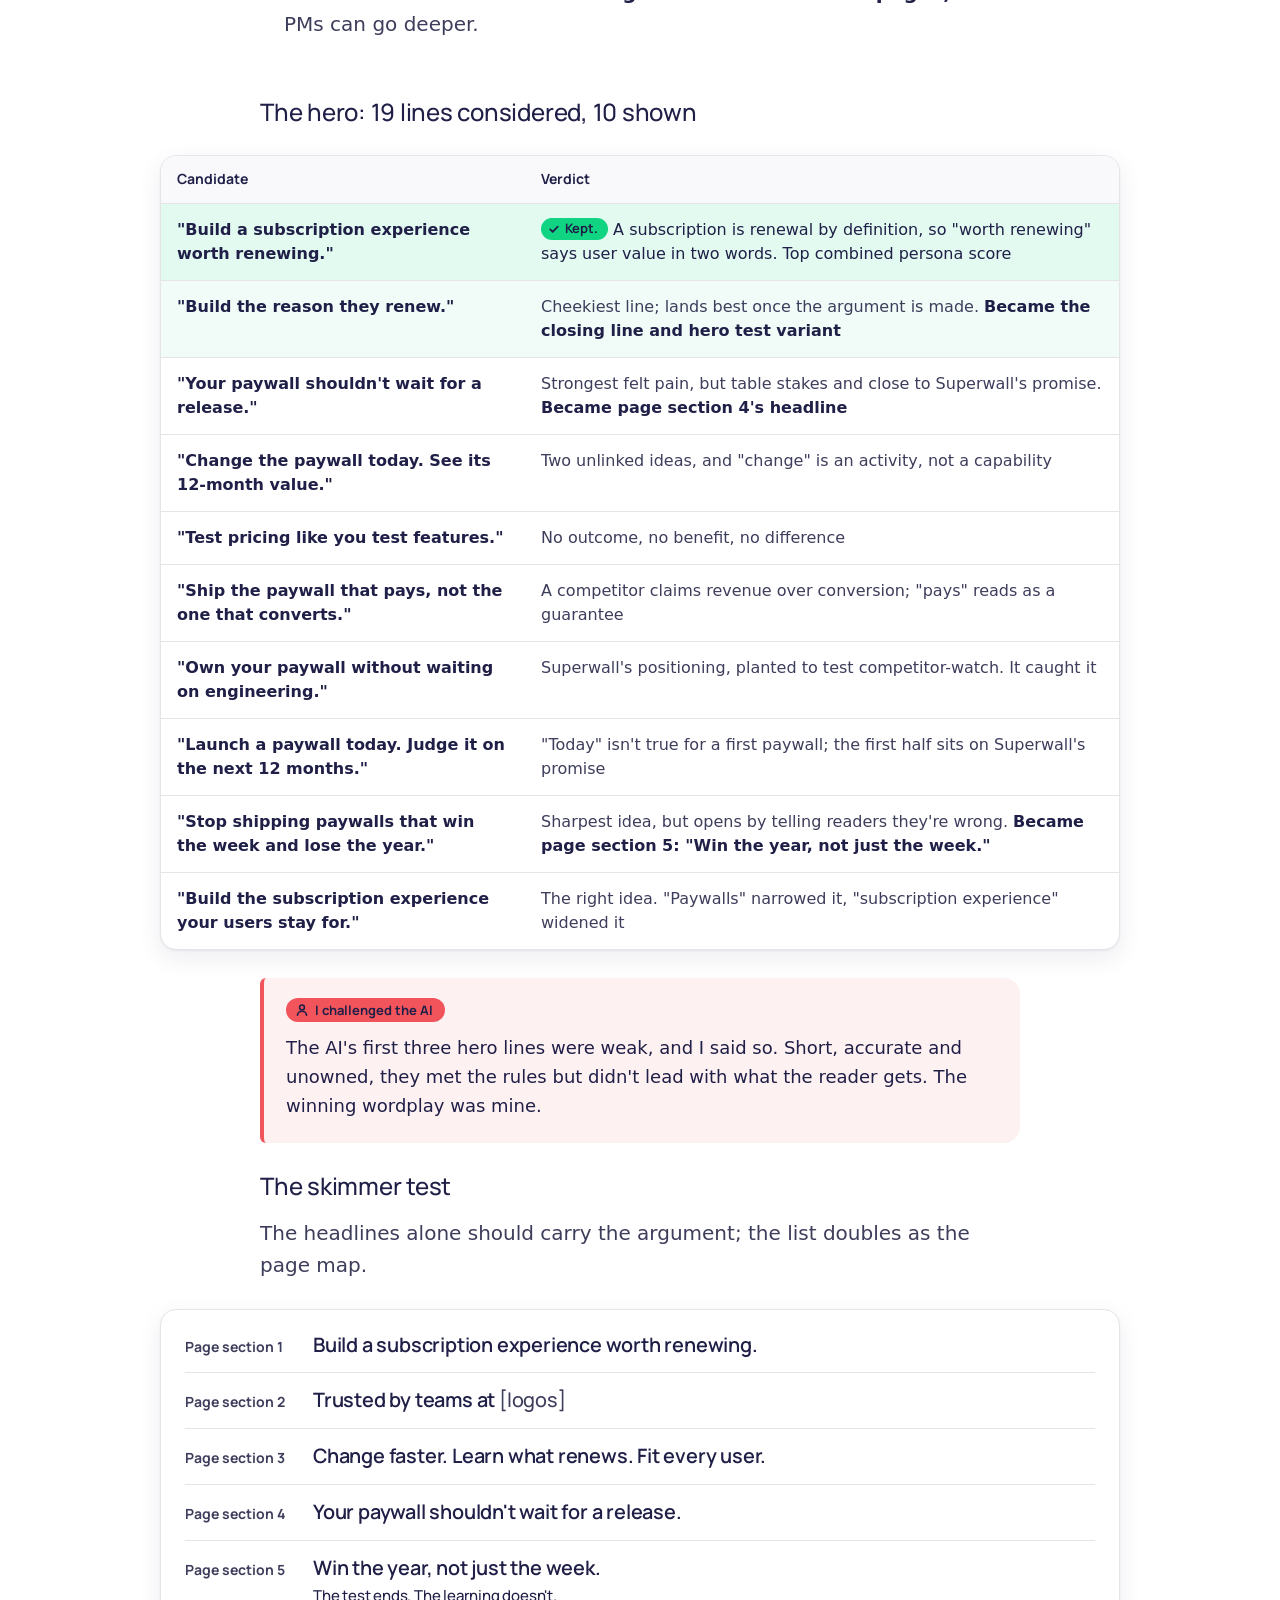
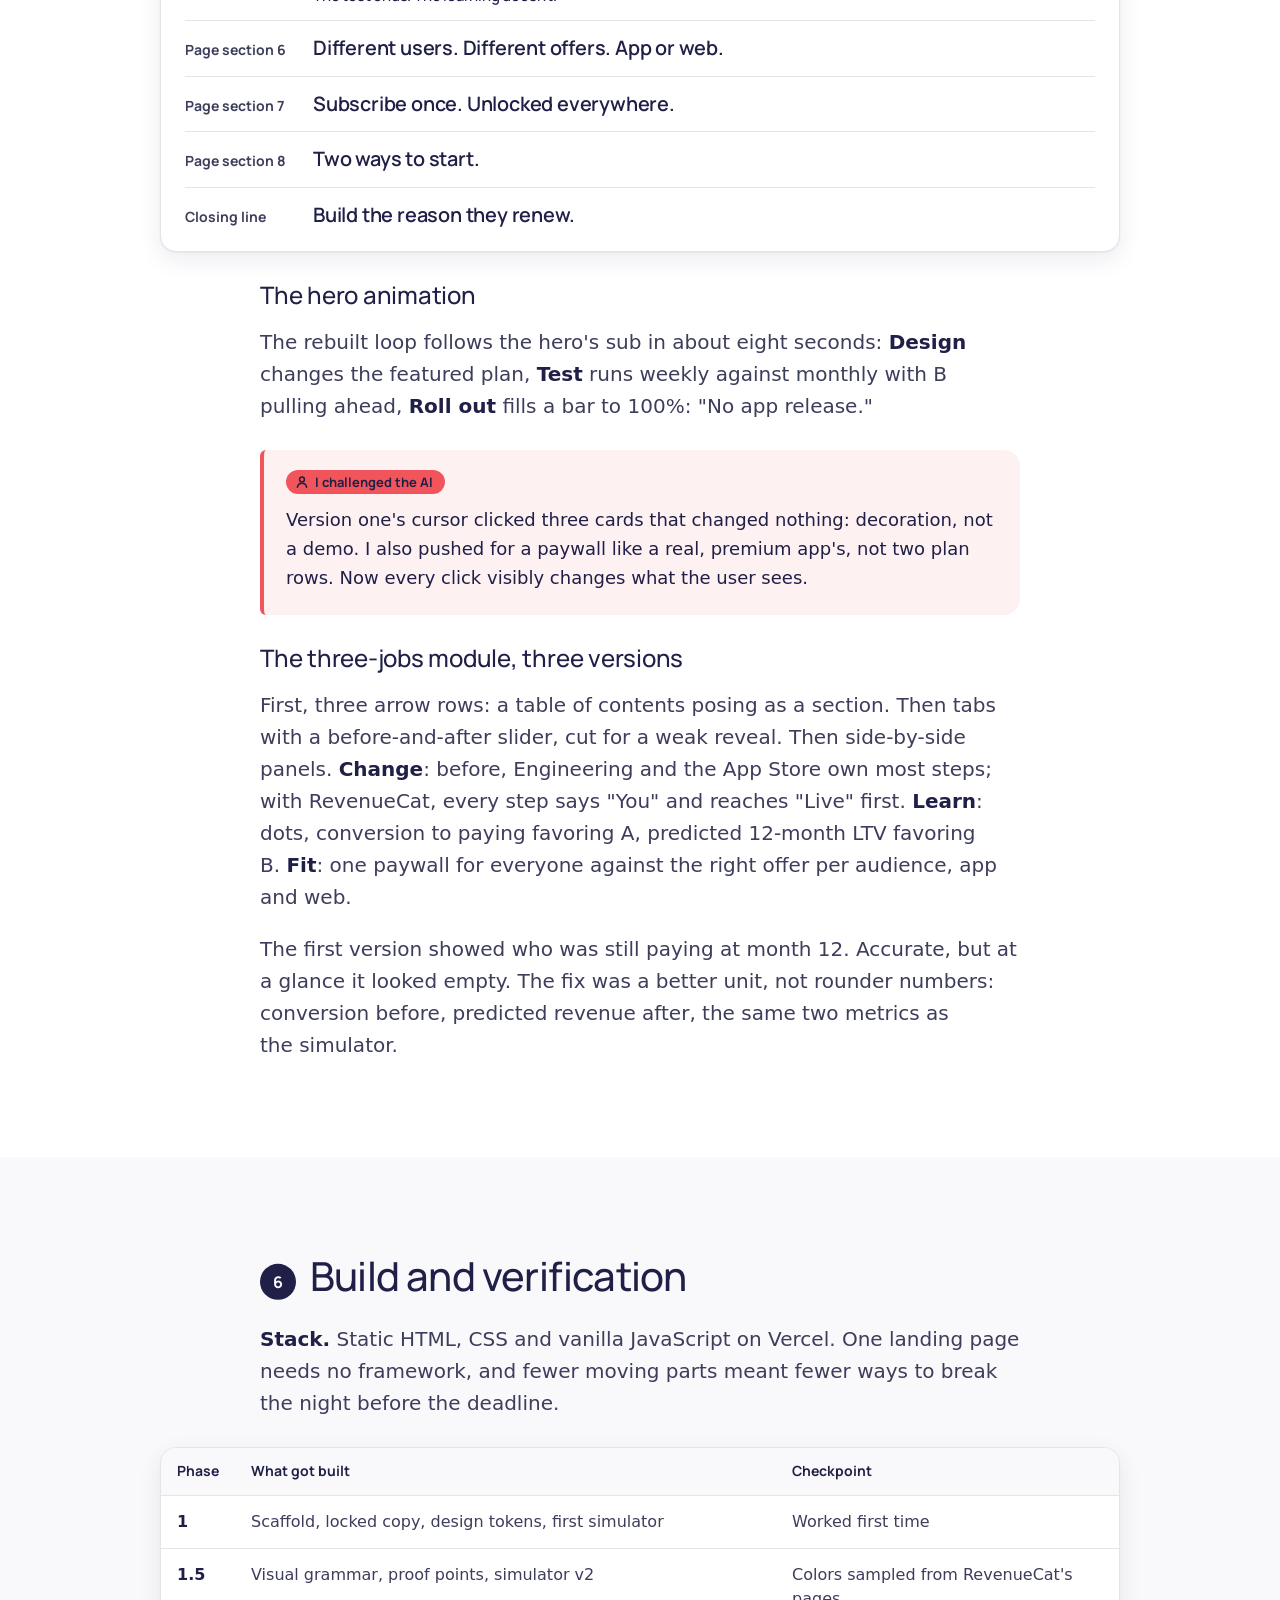
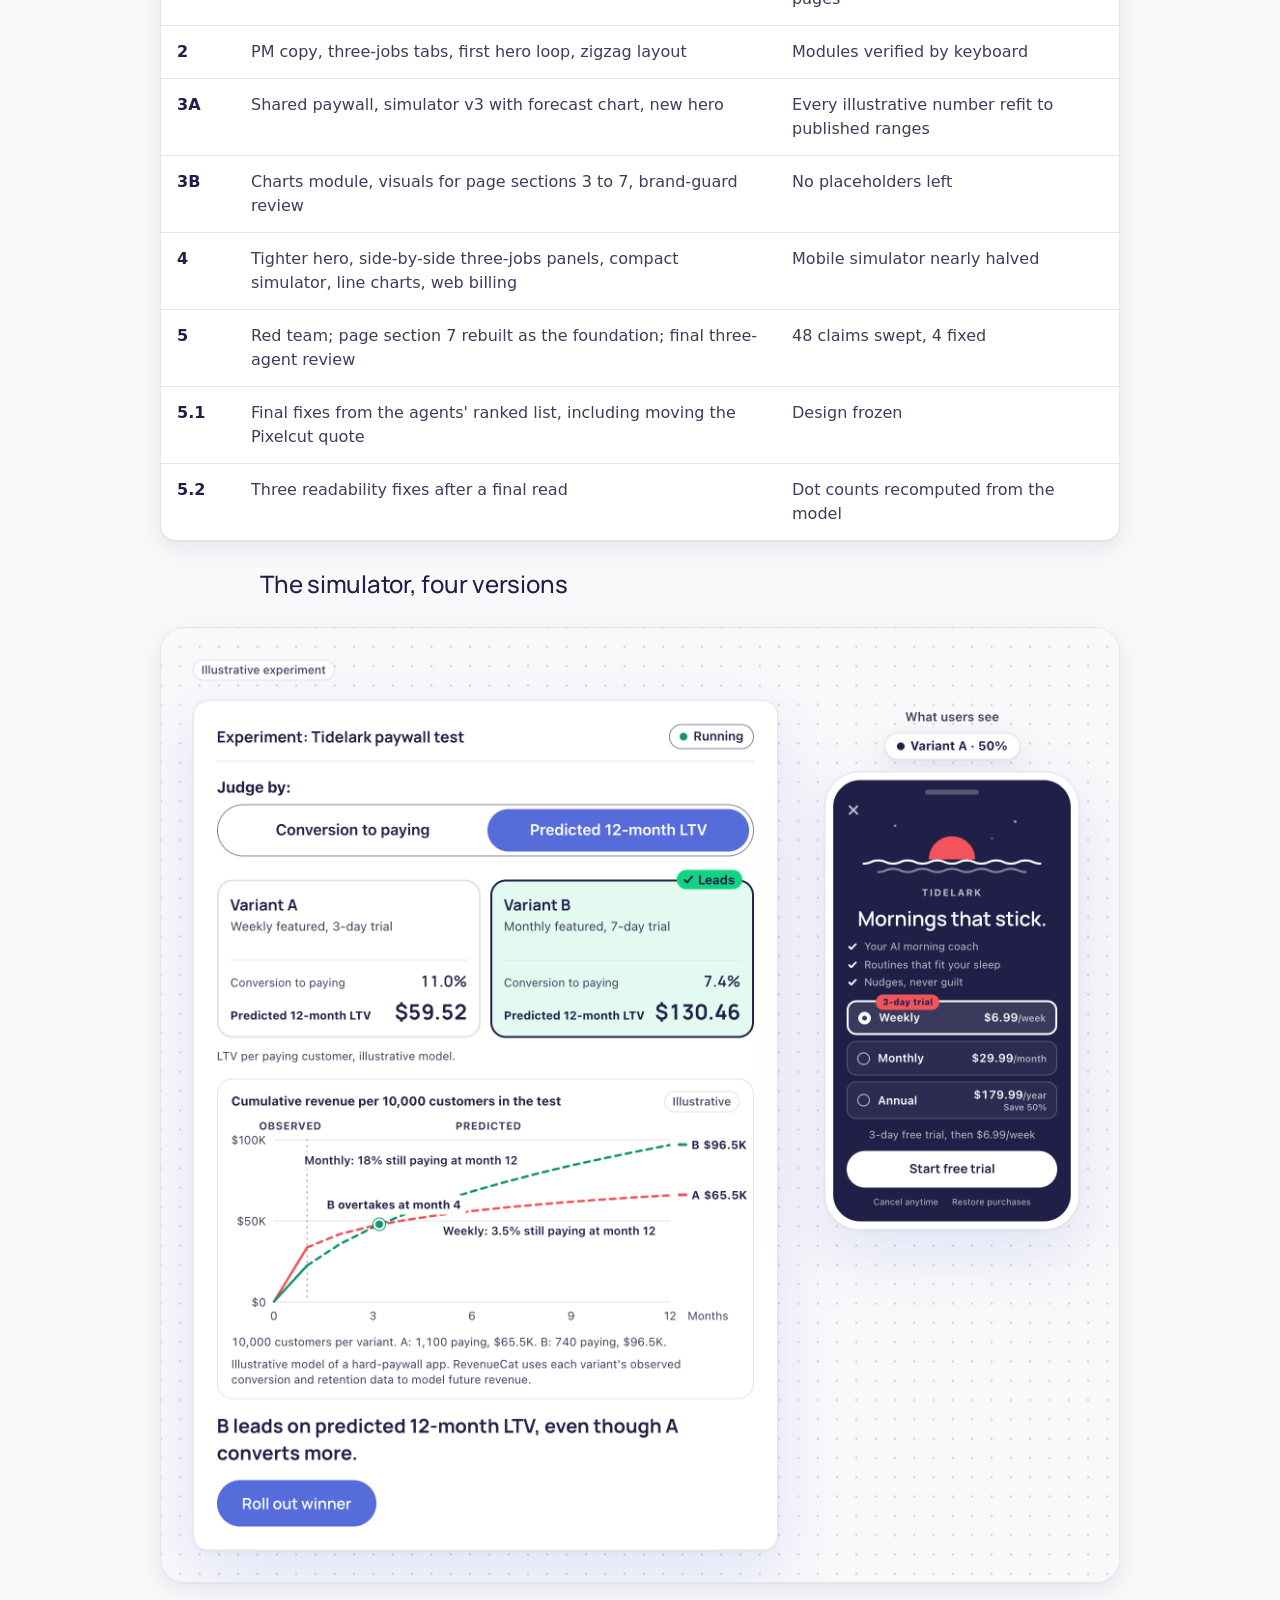
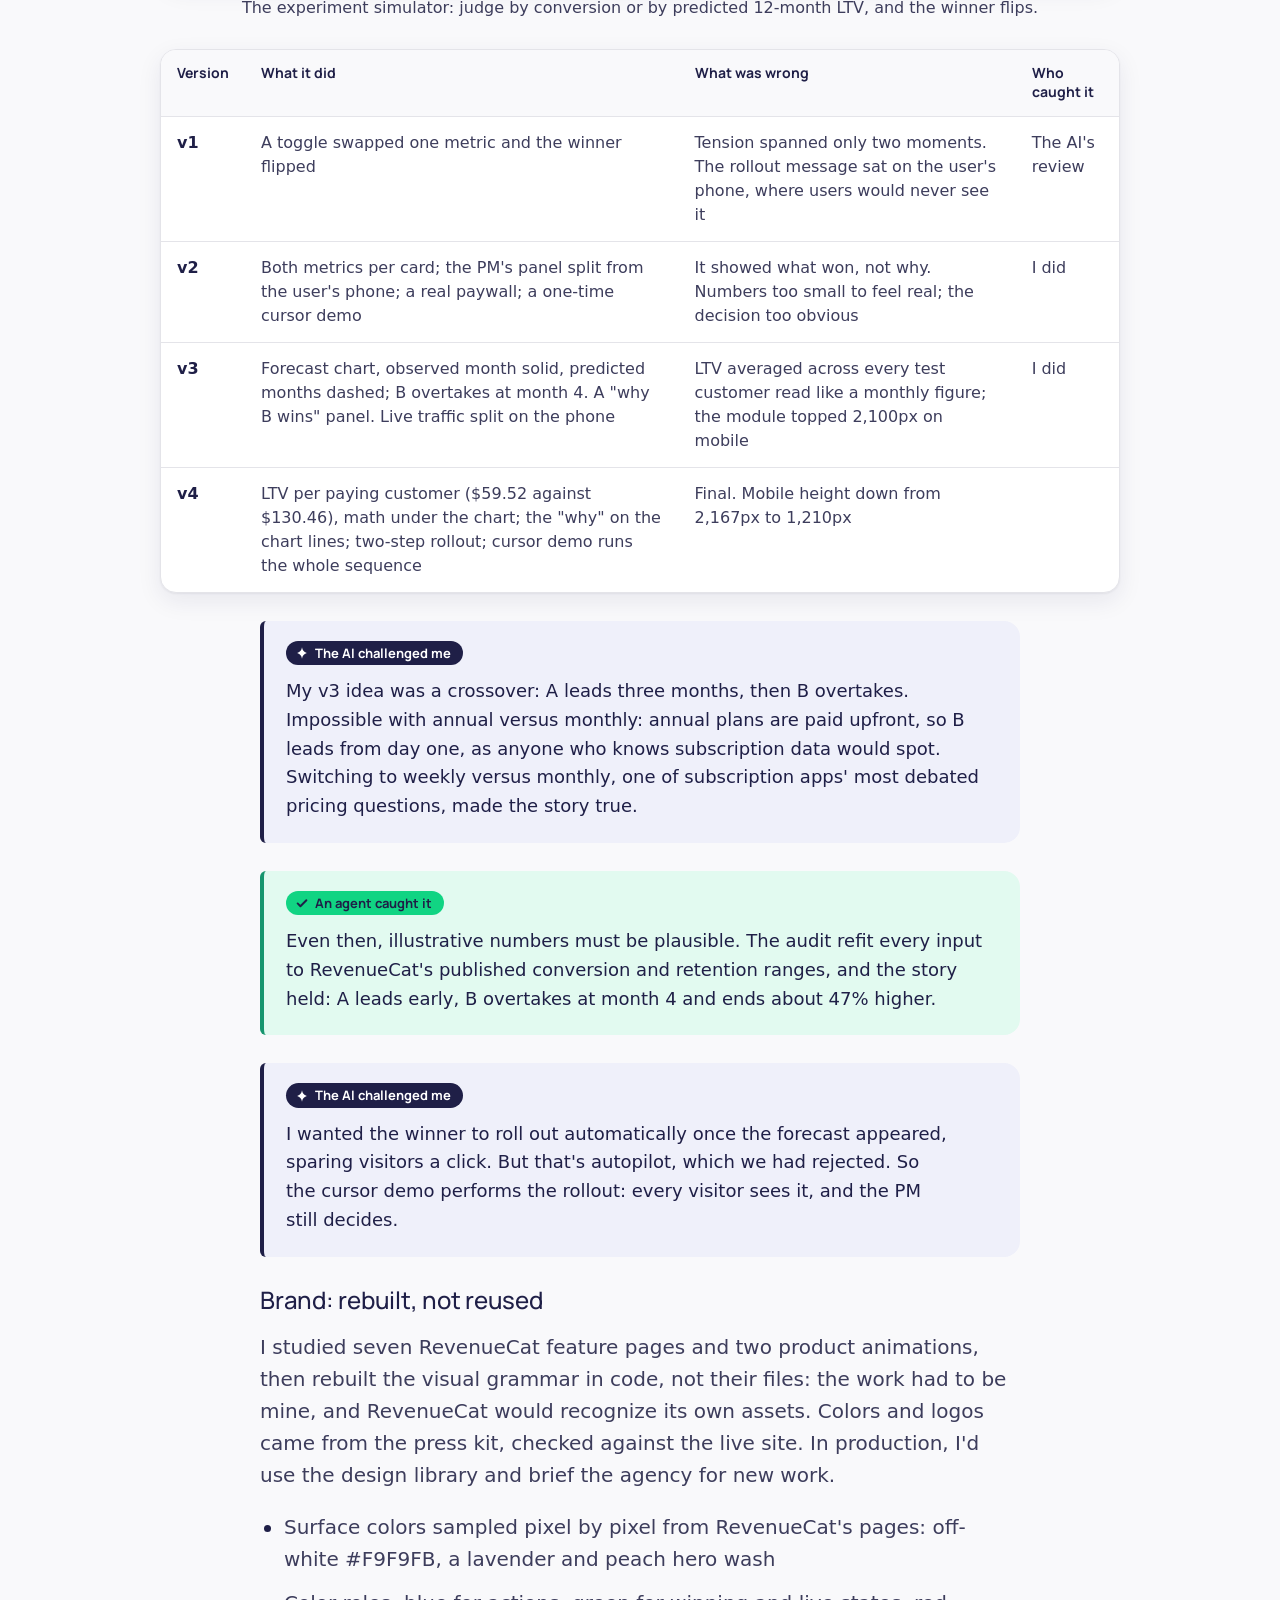
==== commit b3bbed02: "Link the walkthrough video on /process - Replace the "link to come" placeholder with the Google Driv" ====
--- a/site/process/index.html
+++ b/site/process/index.html
@@ -46,8 +46,7 @@
         <li><a class="chip" href="https://revenuecat-for-product-nu.vercel.app/"><svg viewBox="0 0 16 16" aria-hidden="true" focusable="false"><path d="M6 3.5h6.5V10M12.5 3.5 4 12" fill="none" stroke="currentColor" stroke-width="1.8" stroke-linecap="round" stroke-linejoin="round"/></svg>Live page</a><span class="chip-url">https://revenuecat-for-product-nu.vercel.app/</span></li>
         <li><a class="chip" href="https://revenuecat-for-product-nu.vercel.app/?v=b2"><svg viewBox="0 0 16 16" aria-hidden="true" focusable="false"><path d="M6 3.5h6.5V10M12.5 3.5 4 12" fill="none" stroke="currentColor" stroke-width="1.8" stroke-linecap="round" stroke-linejoin="round"/></svg>Hero variant B2</a><span class="chip-url">https://revenuecat-for-product-nu.vercel.app/?v=b2</span></li>
         <li><a class="chip" href="https://github.com/oss1010/revenuecat-for-product"><svg viewBox="0 0 16 16" aria-hidden="true" focusable="false"><path d="M6 3.5h6.5V10M12.5 3.5 4 12" fill="none" stroke="currentColor" stroke-width="1.8" stroke-linecap="round" stroke-linejoin="round"/></svg>GitHub repo</a><span class="chip-url">https://github.com/oss1010/revenuecat-for-product</span></li>
-        <!-- FILL: video URL. Visible placeholder until the walkthrough is published. -->
-        <li><span class="chip chip--todo"><svg viewBox="0 0 16 16" aria-hidden="true" focusable="false"><path d="M5 3.5v9l7-4.5z" fill="currentColor"/></svg>Walkthrough video <span class="chip-note">link to come</span></span><span class="chip-url">Link to come</span></li>
+        <li><a class="chip" href="https://drive.google.com/file/d/10oRkwFzCkffgDtPeWxvfcEA1K8XBQIKQ/view"><svg viewBox="0 0 16 16" aria-hidden="true" focusable="false"><path d="M5 3.5v9l7-4.5z" fill="currentColor"/></svg>Walkthrough video</a><span class="chip-url">https://drive.google.com/file/d/10oRkwFzCkffgDtPeWxvfcEA1K8XBQIKQ/view</span></li>
       </ul>
 
       <nav class="toc" aria-labelledby="toc-title">
--- a/site/css/process.css
+++ b/site/css/process.css
@@ -176,9 +176,6 @@
 .chip svg { flex: none; width: 1rem; height: 1rem; }
 a.chip:hover { border-color: var(--rc-ink); text-decoration: underline; text-underline-offset: 0.2em; }
 .chip-url { display: none; }
-/* Visible placeholder until the video link exists */
-.chip--todo { border-style: dashed; color: var(--rc-body); }
-.chip-note { color: var(--rc-body); font-family: var(--font-body); font-size: 0.8125rem; font-weight: 400; }
 
 /* Contents */
 .toc {
@@ -660,7 +657,6 @@
     font-size: 9pt;
     overflow-wrap: anywhere;
   }
-  .chip-note { display: none; }
 
   .toc { padding: 10pt 14pt 12pt; box-shadow: none; }
   .toc h2 { font-size: 9.5pt; }
